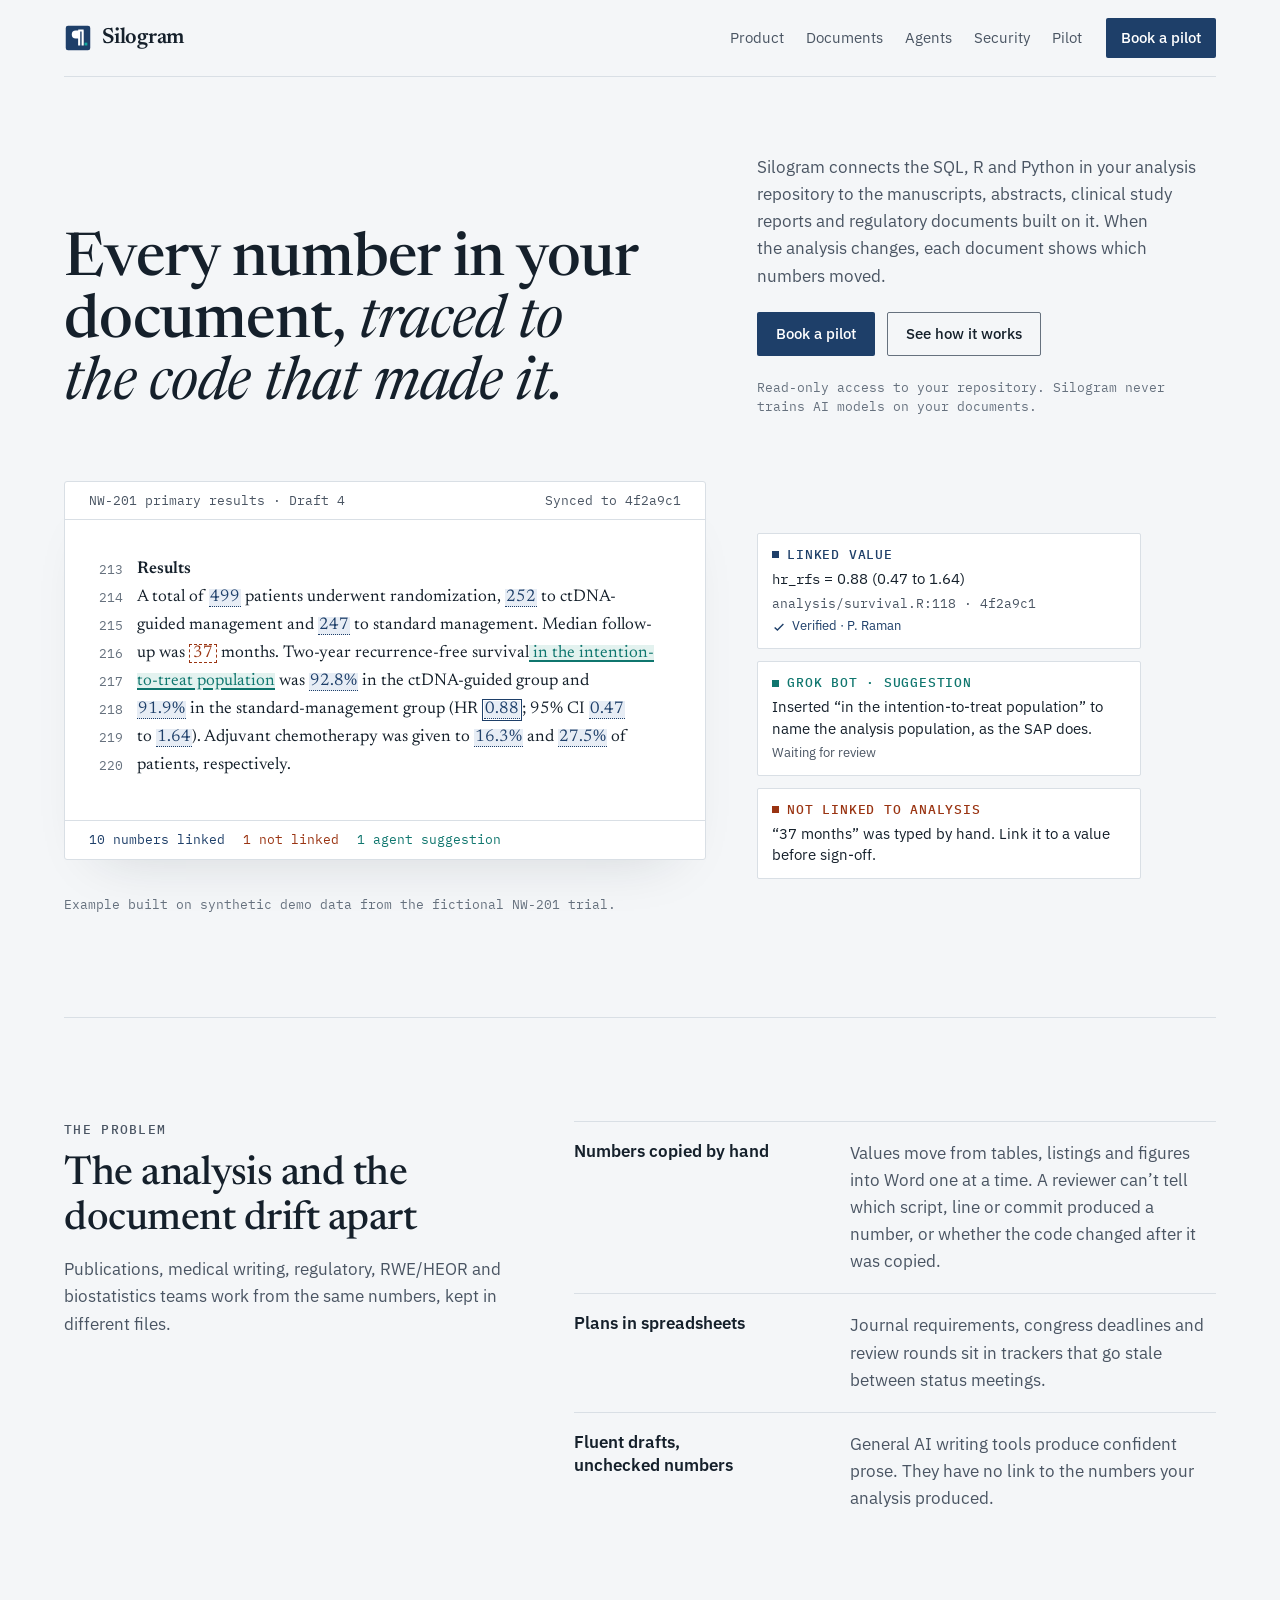
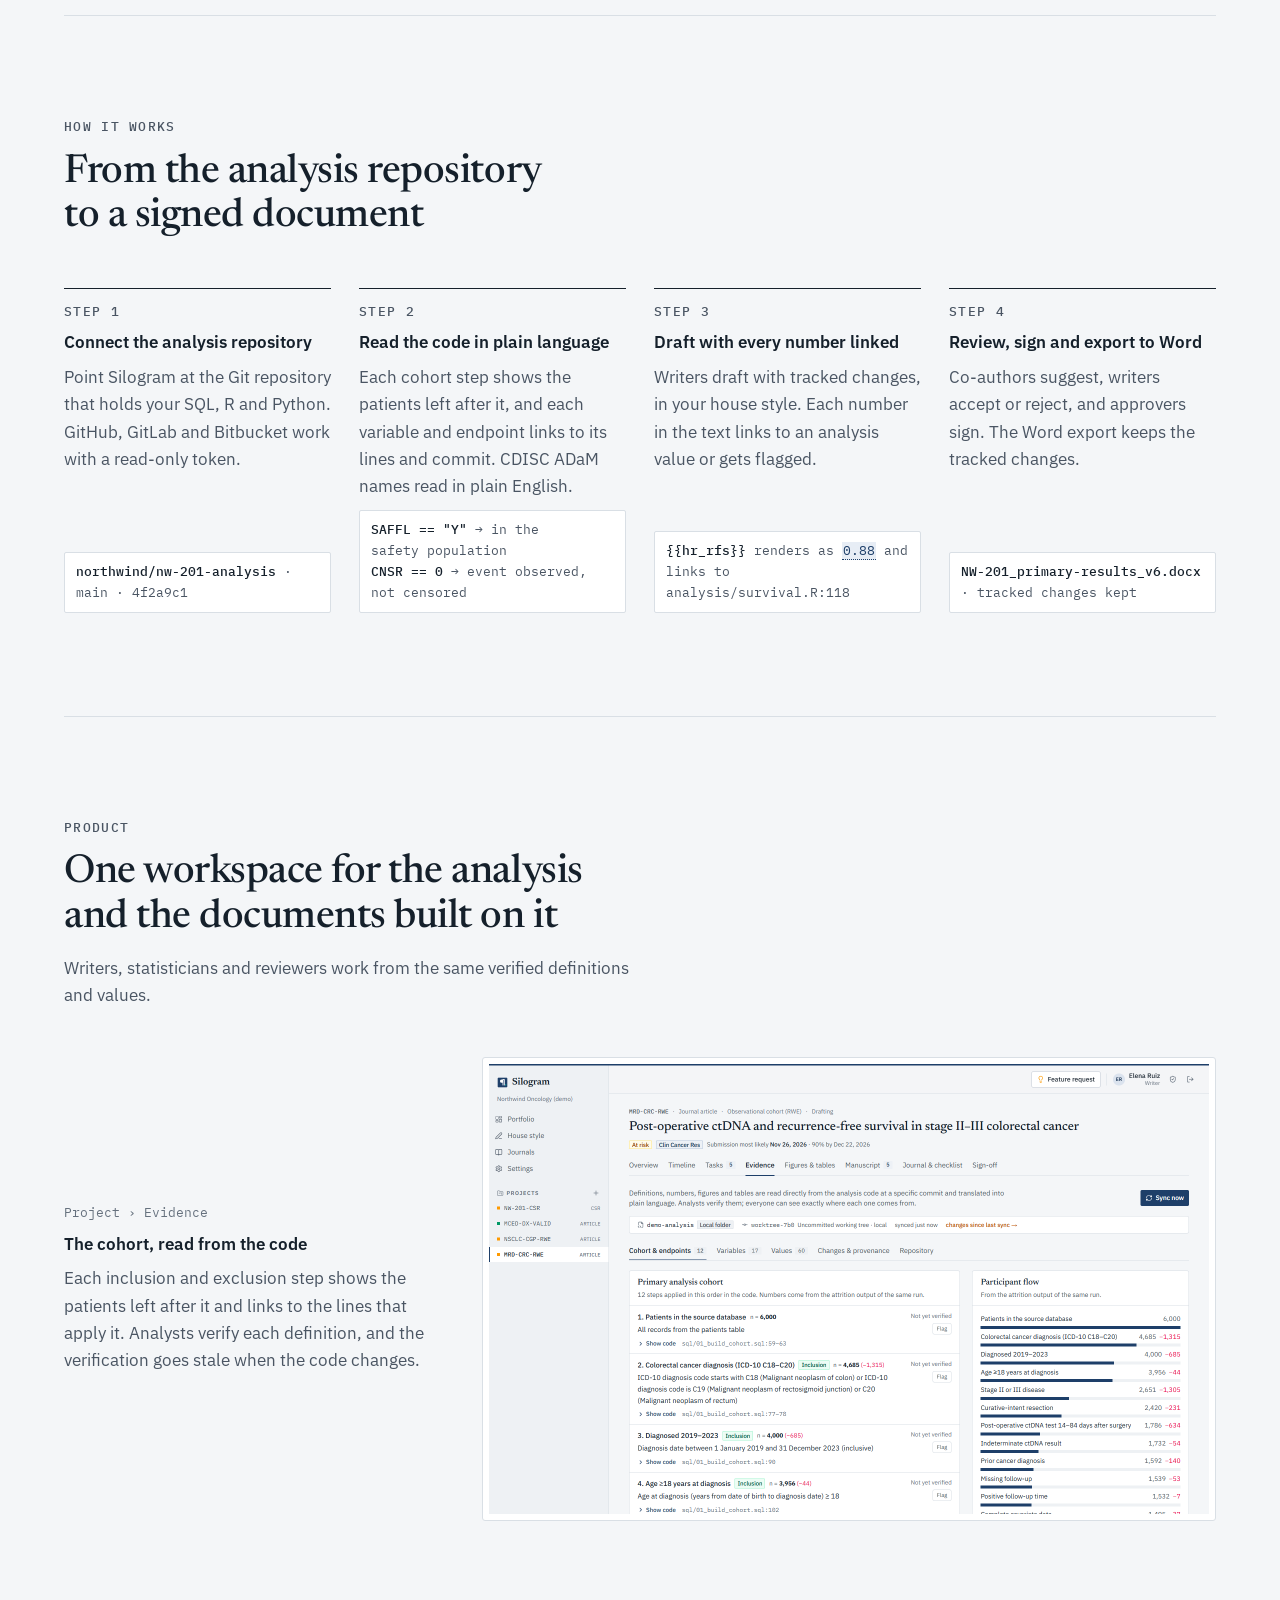
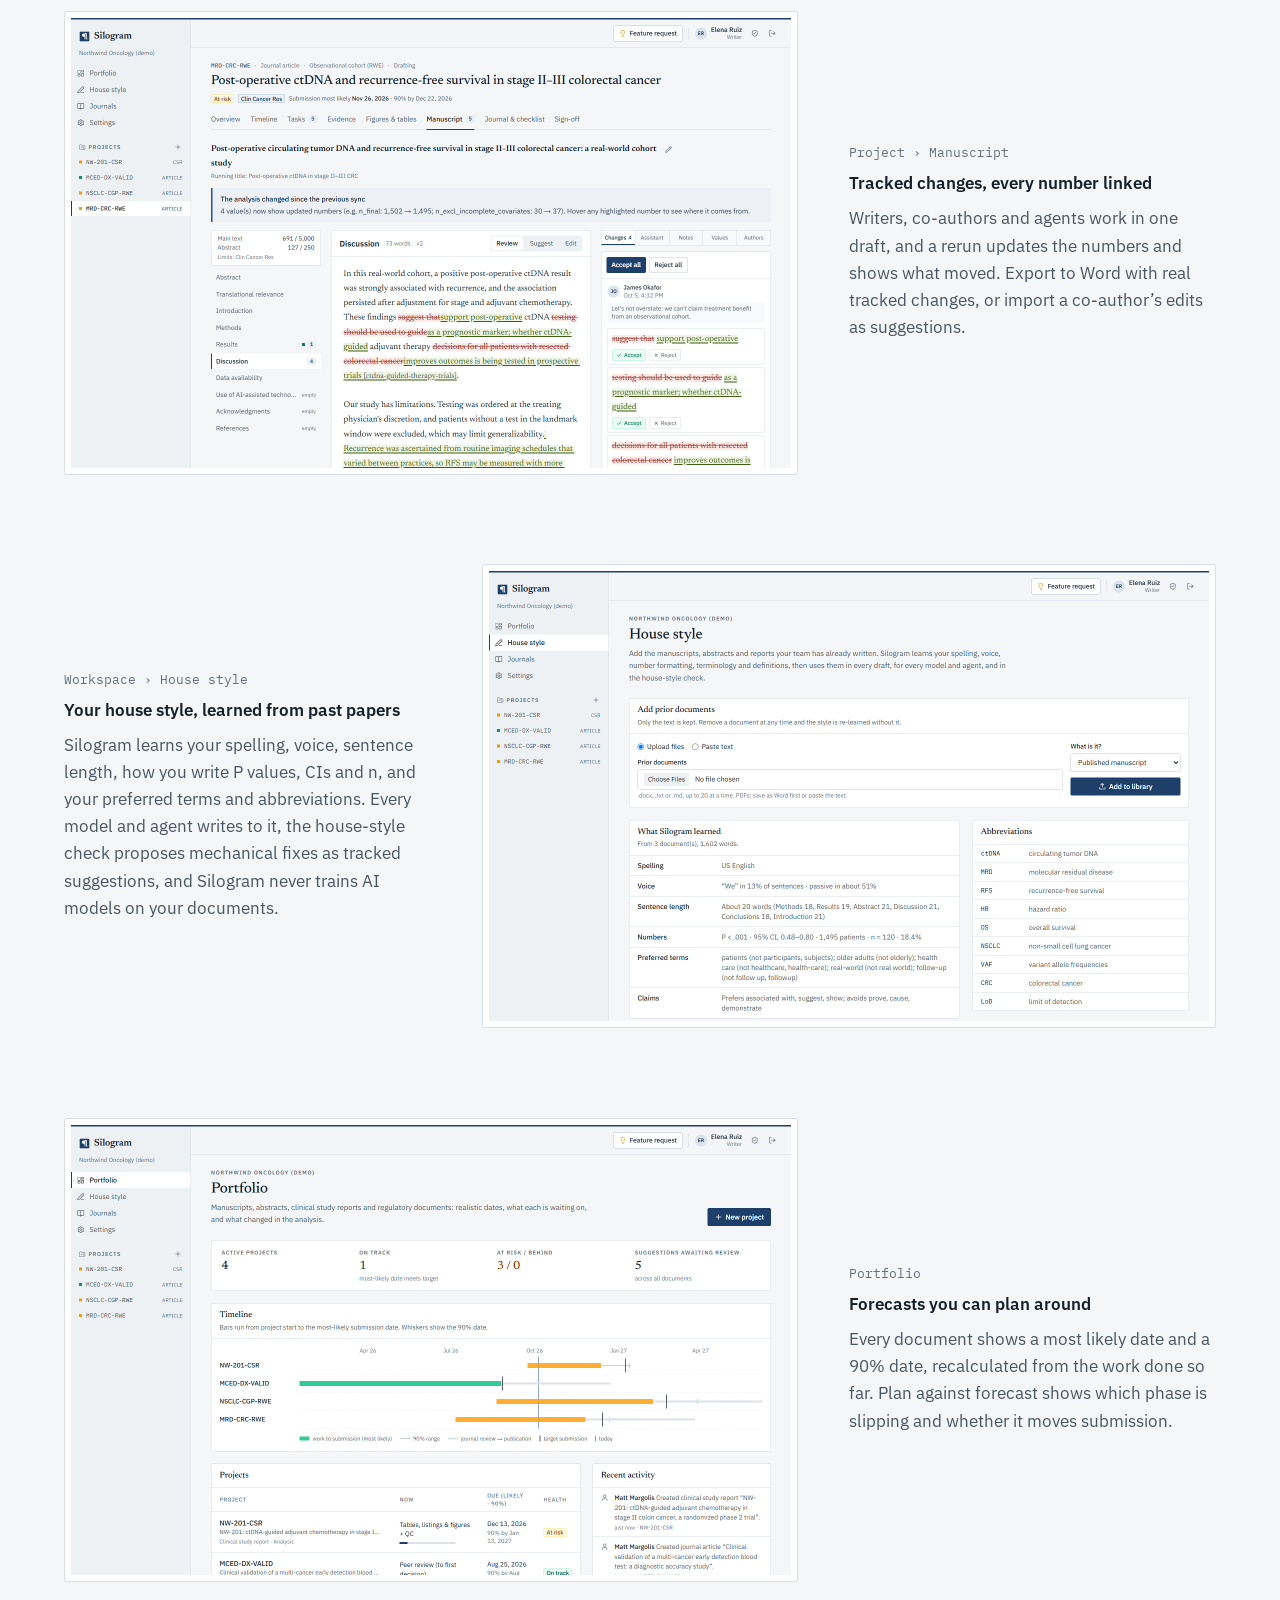
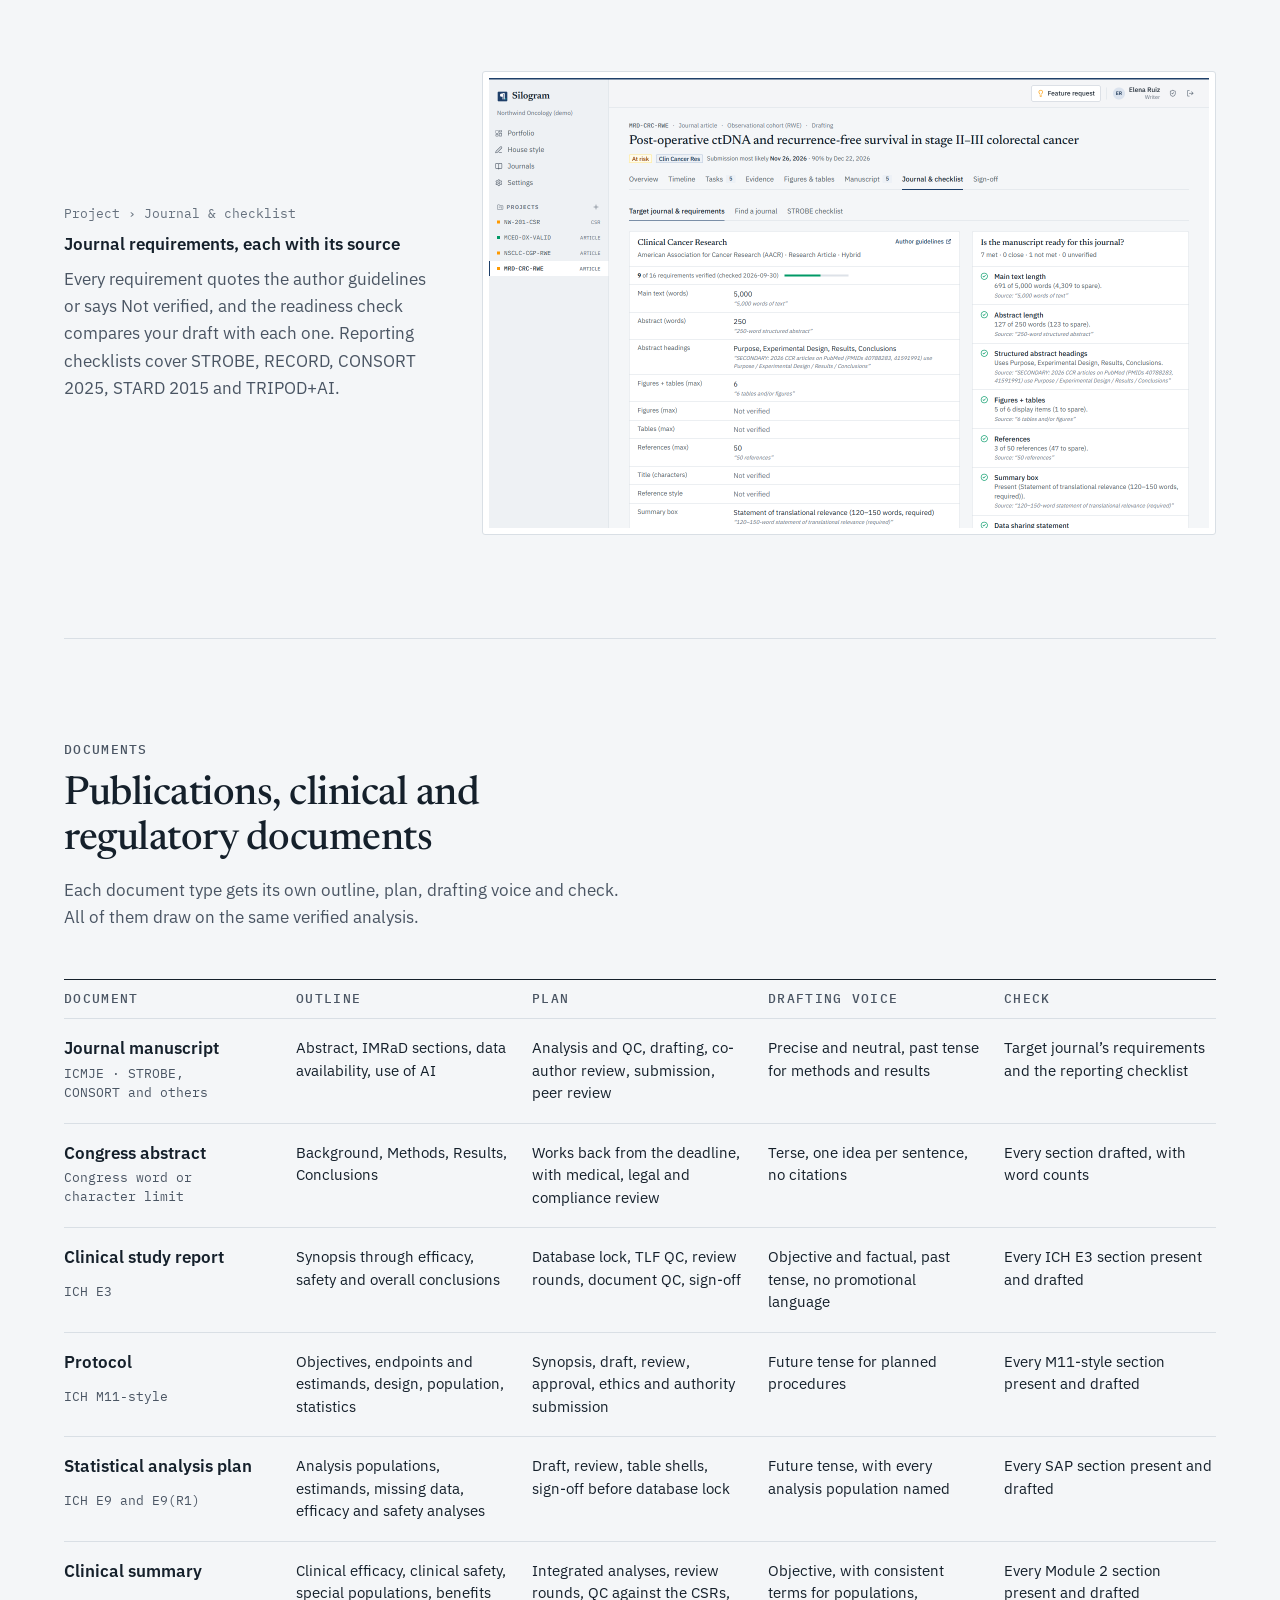
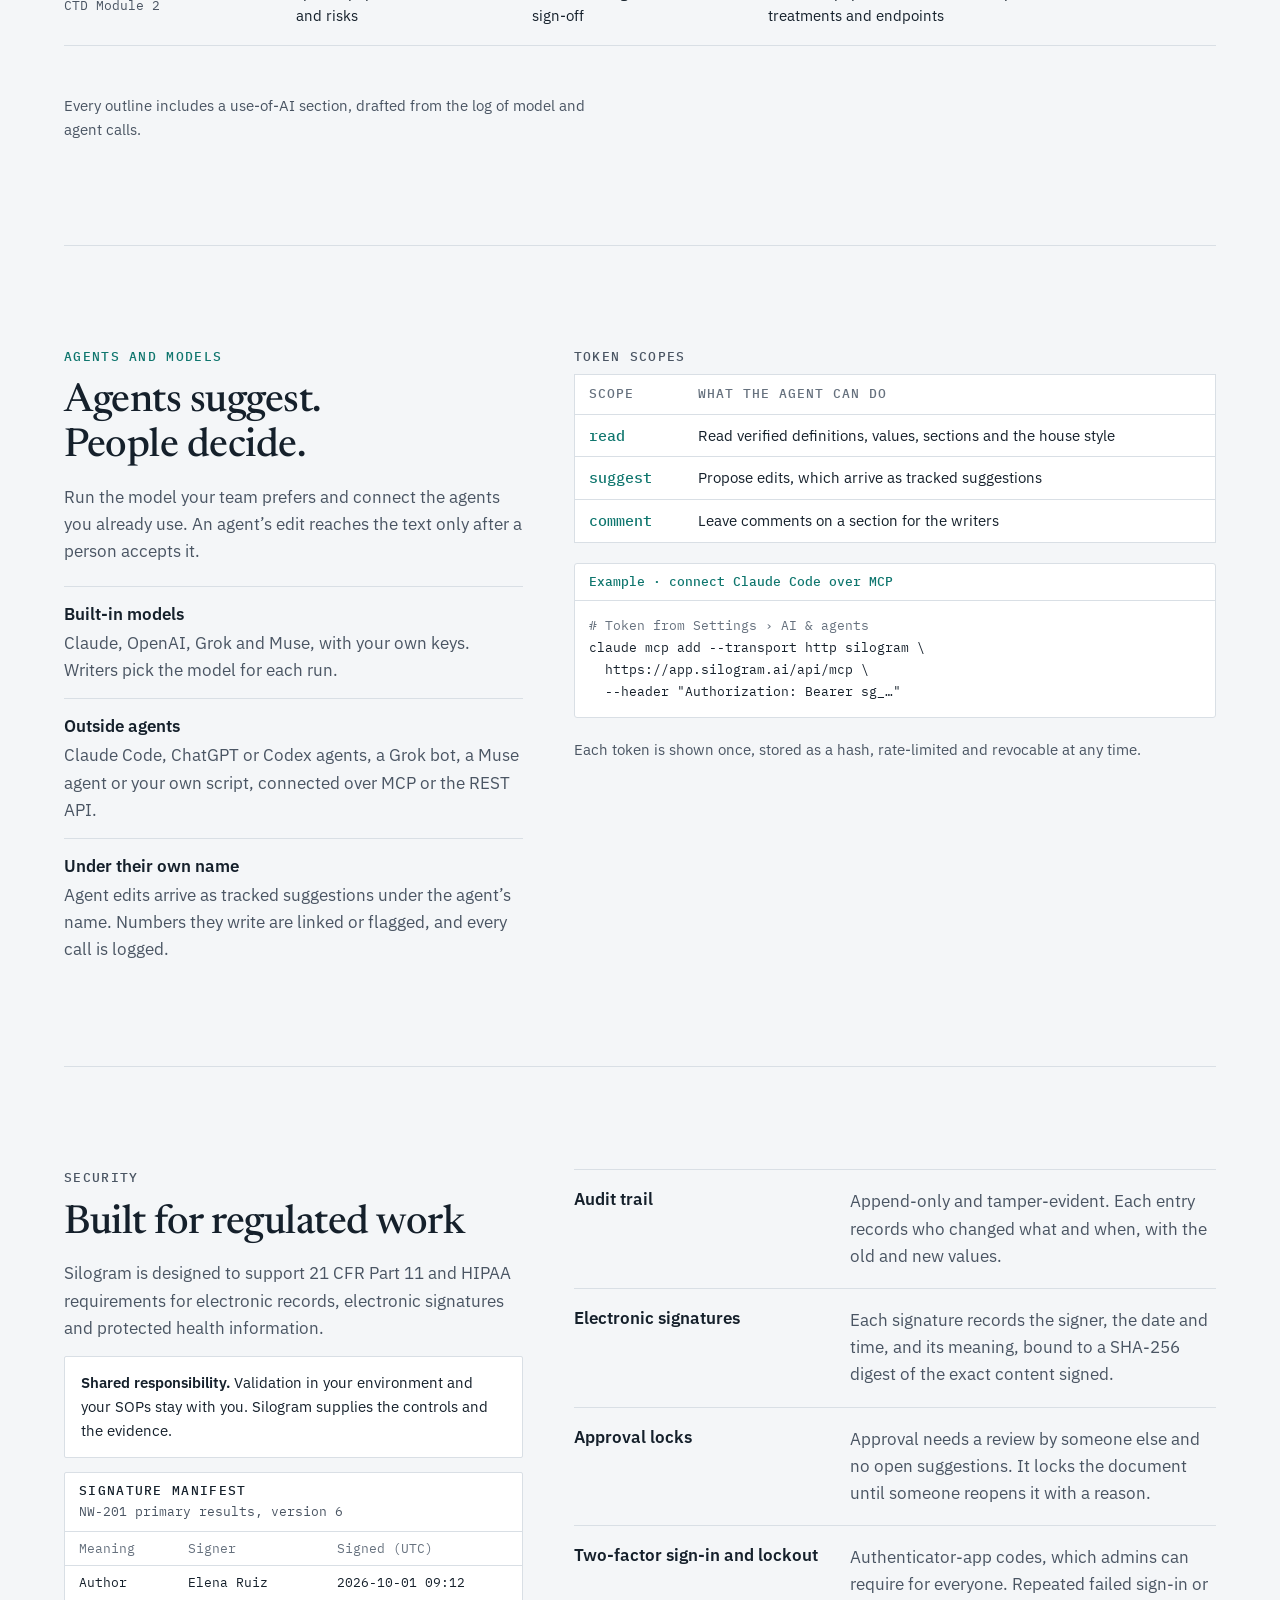
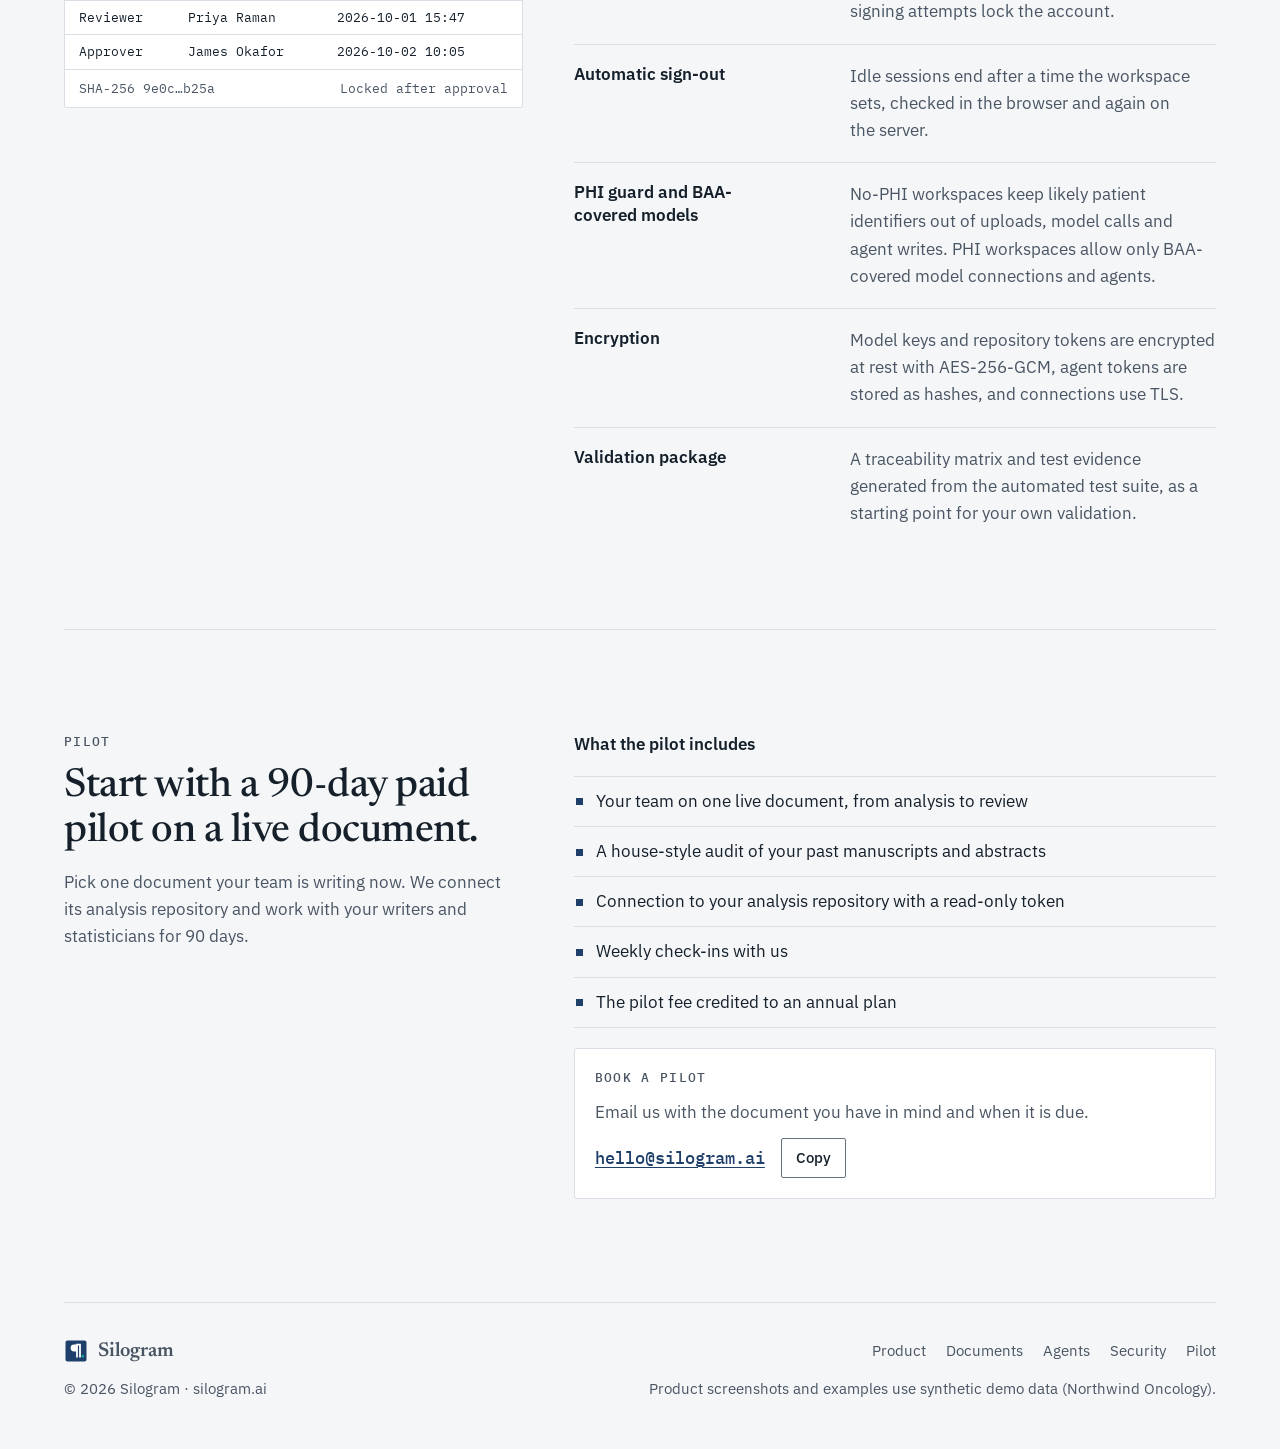
==== index.html @ 2a698995 "Publish the Silogram website Co-Authored-By: Claude Opus 5.5 <noreply@anthropic.com>" ====
<!doctype html>
<html lang="en">
<head>
<meta charset="utf-8">
<meta name="viewport" content="width=device-width, initial-scale=1, viewport-fit=cover">
<meta name="robots" content="noindex, nofollow">
<meta name="description" content="Silogram connects the SQL, R and Python in your analysis repository to manuscripts, abstracts, clinical study reports and regulatory documents, with every number traced to the code that made it.">
<meta name="color-scheme" content="light dark">
<meta property="og:type" content="website">
<meta property="og:title" content="Silogram">
<meta property="og:description" content="Silogram connects the SQL, R and Python in your analysis repository to manuscripts, abstracts, clinical study reports and regulatory documents, with every number traced to the code that made it.">
<meta property="og:url" content="https://silogram.ai/">
<link rel="canonical" href="https://silogram.ai/">
<link rel="icon" href="assets/favicon.svg" type="image/svg+xml">
<link rel="preconnect" href="https://fonts.googleapis.com">
<link rel="preconnect" href="https://fonts.gstatic.com" crossorigin>
<title>Silogram</title>
<link rel="stylesheet" href="https://fonts.googleapis.com/css2?family=IBM+Plex+Mono:wght@400;500&amp;family=IBM+Plex+Sans:wght@400;500;600&amp;family=Newsreader:ital,opsz,wght@0,6..72,400..600;1,6..72,400..600&amp;display=swap">
<style>
/*
  Silogram, silogram.ai
  Layout: one left-aligned column, max 72rem. Section heads sit in a left margin column like
  marginalia and the content runs to the right. The hero is a manuscript page with its review
  notes in the margin. Navy marks verified numbers and actions, teal marks agents only,
  and the flag color marks numbers not linked to the analysis.
*/
:root {
  color-scheme: light;
  --paper: #F4F6F8;
  --panel: #FFFFFF;
  --ink: #15202B;
  --muted: #4A5563;
  --faint: #66717E;
  --line: #D9DFE5;
  --primary: #1E3F69;
  --on-primary: #FFFFFF;
  --primary-wash: #E7EDF5;
  --agent: #0F766E;
  --agent-wash: #E3F2EF;
  --flag: #9A3412;
  --shadow: rgba(21, 32, 43, 0.18);
  --shot-dim: 1;
  /* The logo keeps its brand colors in both themes. */
  --logo-ink: #1E3F69;
  --logo-paper: #FFFFFF;
  --logo-dot: #13A89E;

  --font-display: "Newsreader", "Iowan Old Style", "Palatino Linotype", Palatino, Georgia, serif;
  --font-sans: "IBM Plex Sans", "Segoe UI", system-ui, -apple-system, "Helvetica Neue", Arial, sans-serif;
  --font-mono: "IBM Plex Mono", ui-monospace, SFMono-Regular, Menlo, Consolas, "Liberation Mono", monospace;

  --fs-xs: 0.8125rem;
  --fs-sm: 0.9375rem;
  --fs-md: 1.0625rem;
  --fs-lg: clamp(1.75rem, 1.4rem + 1.4vw, 2.5rem);
  --fs-xl: clamp(2.375rem, 1.6rem + 3.2vw, 3.75rem);
  --doc-lh: 1.75rem;

  --gutter: clamp(16px, 4vw, 48px);
  --col-gap: clamp(24px, 4vw, 56px);
  --measure: 36rem;
}
@media (prefers-color-scheme: dark) {
  :root:not([data-theme="light"]) {
    --paper: #0E141B;
    --panel: #151E28;
    --ink: #E6ECF2;
    --muted: #A6B2BF;
    --faint: #8693A1;
    --line: #273444;
    --primary: #8DB3E8;
    --on-primary: #0E141B;
    --primary-wash: #172638;
    --agent: #3CC9B8;
    --agent-wash: #12312E;
    --flag: #F0A07A;
    --shadow: rgba(0, 0, 0, 0.55);
    --shot-dim: 0.9;
    color-scheme: dark;
  }
}
:root[data-theme="dark"] {
  --paper: #0E141B;
  --panel: #151E28;
  --ink: #E6ECF2;
  --muted: #A6B2BF;
  --faint: #8693A1;
  --line: #273444;
  --primary: #8DB3E8;
  --on-primary: #0E141B;
  --primary-wash: #172638;
  --agent: #3CC9B8;
  --agent-wash: #12312E;
  --flag: #F0A07A;
  --shadow: rgba(0, 0, 0, 0.55);
  --shot-dim: 0.9;
  color-scheme: dark;
}

/* Base */
*, *::before, *::after { box-sizing: border-box; }
html { -webkit-text-size-adjust: 100%; text-size-adjust: 100%; }
@media (prefers-reduced-motion: no-preference) { html { scroll-behavior: smooth; } }
body {
  margin: 0;
  background: var(--paper);
  color: var(--ink);
  font: 400 var(--fs-md)/1.6 var(--font-sans);
  -webkit-font-smoothing: antialiased;
}
h1, h2, h3, p, ul, ol, dl, dd, figure, pre, table { margin: 0; }
ul, ol { padding: 0; list-style: none; }
img { display: block; max-width: 100%; height: auto; }
a { color: var(--primary); text-decoration-thickness: 1px; text-underline-offset: 0.2em; }
a:hover { text-decoration-thickness: 2px; }
:focus-visible { outline: 2px solid var(--primary); outline-offset: 3px; }
::selection { background: var(--primary-wash); color: var(--ink); }
code, pre { font-family: var(--font-mono); }
p { text-wrap: pretty; }
.nowrap { white-space: nowrap; }
.sr-only {
  position: absolute; width: 1px; height: 1px; margin: -1px; padding: 0; border: 0;
  overflow: hidden; clip: rect(0 0 0 0); clip-path: inset(50%); white-space: nowrap;
}
.skip {
  position: absolute; left: var(--gutter); top: 8px; z-index: 10; padding: 8px 12px;
  background: var(--panel); color: var(--primary); border: 1px solid var(--line);
  transform: translateY(-300%);
}
.skip:focus { transform: none; }

/* Type */
h1, h2 { font-family: var(--font-display); font-weight: 500; letter-spacing: -0.012em; text-wrap: balance; }
h1 { font-size: var(--fs-xl); line-height: 1.04; }
h1 em { font-weight: 400; }
h2 { font-size: var(--fs-lg); line-height: 1.12; }
h3 { font: 600 var(--fs-md)/1.35 var(--font-sans); text-wrap: balance; }
.eyebrow, .label {
  font: 500 var(--fs-xs)/1.4 var(--font-mono); letter-spacing: 0.1em; text-transform: uppercase; color: var(--muted);
}
.lead { color: var(--muted); max-width: var(--measure); }

/* Frame */
.site {
  padding-left: max(var(--gutter), env(safe-area-inset-left, 0px));
  padding-right: max(var(--gutter), env(safe-area-inset-right, 0px));
}
.masthead, main, .footer { max-width: 72rem; margin-inline: auto; }

.masthead {
  display: grid; grid-template-columns: auto auto; justify-content: space-between; align-items: center;
  gap: 8px 24px; padding-block: 18px; border-bottom: 1px solid var(--line);
}
.brand {
  display: inline-flex; align-items: center; gap: 10px; color: var(--ink); text-decoration: none;
  font: 600 1.375rem/1 var(--font-display); letter-spacing: -0.01em;
}
.mark { flex: none; }
.mark-bg { fill: var(--logo-ink); }
.mark-fg { fill: var(--logo-paper); }
.mark-rule { fill: none; stroke: var(--logo-paper); stroke-width: 1.8; }
.mark-dot { fill: var(--logo-dot); }
.nav { grid-column: 1 / -1; grid-row: 2; }
.nav ul { display: flex; flex-wrap: wrap; gap: 0 clamp(14px, 4vw, 22px); }
.nav a { display: inline-block; padding-block: 6px; color: var(--muted); font-size: var(--fs-sm); text-decoration: none; }
.nav a:hover { color: var(--ink); text-decoration: underline; }
@media (min-width: 760px) {
  .masthead { grid-template-columns: auto minmax(0, 1fr) auto; }
  .nav { grid-column: auto; grid-row: auto; justify-self: end; }
}

.btn {
  display: inline-flex; align-items: center; justify-content: center; min-height: 44px; padding: 10px 18px;
  border: 1px solid transparent; border-radius: 2px; font: 500 var(--fs-sm)/1.2 var(--font-sans);
  text-decoration: none; cursor: pointer; transition: background-color 0.15s ease, border-color 0.15s ease, color 0.15s ease;
}
.btn-primary { background: var(--primary); color: var(--on-primary); }
.btn-primary:hover { background: var(--ink); color: var(--paper); }
.btn-secondary { background: transparent; color: var(--ink); border-color: var(--faint); }
.btn-secondary:hover { border-color: var(--ink); }
.btn-small { min-height: 40px; padding: 8px 14px; }
.actions { display: flex; flex-wrap: wrap; gap: 12px; }

.section {
  display: grid; grid-template-columns: minmax(0, 1fr); gap: clamp(28px, 4vw, 48px);
  padding-block: clamp(56px, 8vw, 112px); border-top: 1px solid var(--line);
}
.section-head { display: grid; gap: 14px; align-content: start; max-width: 44rem; min-width: 0; }
@media (min-width: 900px) {
  .split { grid-template-columns: minmax(0, 5fr) minmax(0, 7fr); column-gap: var(--col-gap); }
}

/* Hero */
.hero {
  display: grid; grid-template-columns: minmax(0, 1fr); gap: clamp(36px, 5vw, 64px);
  padding-block: clamp(40px, 6vw, 80px) clamp(56px, 8vw, 104px);
}
.hero-text { display: grid; gap: 24px; }
.hero-deck { display: grid; gap: 22px; align-content: end; }
.hero-note { font: 400 var(--fs-xs)/1.5 var(--font-mono); color: var(--faint); }
.hero-figure { display: grid; grid-template-columns: minmax(0, 1fr); gap: 16px var(--col-gap); align-items: start; }
.hero-figure > figcaption { font: 400 var(--fs-xs)/1.5 var(--font-mono); color: var(--faint); }
@media (min-width: 960px) {
  .hero-text, .hero-figure { grid-template-columns: minmax(0, 7fr) minmax(0, 5fr); column-gap: var(--col-gap); }
  .hero-text { align-items: end; }
  .hero-figure > figcaption { grid-column: 1 / -1; }
}

.page {
  min-width: 0; background: var(--panel); border: 1px solid var(--line); border-radius: 3px;
  box-shadow: 0 28px 56px -36px var(--shadow);
}
.page-bar, .page-foot {
  display: flex; flex-wrap: wrap; gap: 2px 18px; padding: 9px clamp(14px, 3vw, 24px);
  font: 400 var(--fs-xs)/1.5 var(--font-mono); color: var(--muted);
}
.page-bar { justify-content: space-between; border-bottom: 1px solid var(--line); }
.page-foot { border-top: 1px solid var(--line); }
.page-body { padding: clamp(20px, 3vw, 36px) clamp(14px, 4vw, 48px) clamp(24px, 3.5vw, 40px) clamp(8px, 2vw, 24px); }
.numbered { position: relative; padding-left: 3rem; font: 400 var(--fs-md)/var(--doc-lh) var(--font-display); }
.ln {
  position: absolute; top: 0; bottom: 0; left: 0; width: 2.1rem; overflow: hidden; text-align: right;
  font: 400 var(--fs-xs)/var(--doc-lh) var(--font-mono); color: var(--faint); user-select: none; -webkit-user-select: none;
}
.ms-head { font-weight: 600; }
.v {
  color: var(--primary); background: var(--primary-wash); border-bottom: 1px dotted var(--primary);
  padding-inline: 1px; font-variant-numeric: tabular-nums;
}
.v.is-on { outline: 1.5px solid var(--primary); outline-offset: 1px; margin-inline: 2px; }
.ins {
  color: var(--agent); background: var(--agent-wash); text-decoration: underline;
  text-decoration-thickness: 1.5px; text-underline-offset: 3px;
}
.flag { color: var(--flag); border: 1px dashed var(--flag); padding-inline: 3px; }
.key-v { color: var(--primary); }
.key-flag { color: var(--flag); }
.key-agent { color: var(--agent); }

.notes { display: grid; gap: 12px; max-width: 34rem; min-width: 0; }
.note {
  display: grid; gap: 4px; padding: 12px 14px; background: var(--panel); border: 1px solid var(--line);
  border-radius: 2px; font-size: var(--fs-sm); line-height: 1.45;
}
.note-label { display: flex; align-items: center; gap: 8px; letter-spacing: 0.06em; }
.note-label::before { content: ""; flex: none; width: 7px; height: 7px; background: currentColor; }
.note-value .note-label, .note-meta.note-ok { color: var(--primary); }
.note-agent .note-label { color: var(--agent); }
.note-flag .note-label { color: var(--flag); }
.note-ref { font: 400 var(--fs-xs)/1.5 var(--font-mono); color: var(--muted); overflow-wrap: anywhere; }
.note-meta { display: flex; align-items: center; gap: 6px; font-size: var(--fs-xs); color: var(--muted); }
.note code { font-size: 0.92em; }
@media (min-width: 960px) {
  .notes { max-width: 24rem; padding-top: 52px; }
}

/* Rows: the problem and the security controls */
.rows > li { display: grid; gap: 6px 32px; padding-block: 18px; border-top: 1px solid var(--line); min-width: 0; }
.rows > li:last-child { padding-bottom: 0; }
.rows p { color: var(--muted); }
@media (min-width: 640px) { .rows > li { grid-template-columns: minmax(0, 2fr) minmax(0, 3fr); } }

/* How it works */
.steps { display: grid; grid-template-columns: minmax(0, 1fr); gap: 36px 28px; }
.steps > li { display: flex; flex-direction: column; gap: 10px; min-width: 0; padding-top: 14px; border-top: 1px solid var(--ink); }
.steps p { color: var(--muted); }
.spec {
  margin-top: auto; padding: 9px 11px; background: var(--panel); border: 1px solid var(--line); border-radius: 2px;
  font: 400 var(--fs-xs)/1.6 var(--font-mono); color: var(--muted); overflow-wrap: anywhere;
}
.steps .spec { color: var(--muted); }
.spec b { font-weight: 500; color: var(--ink); }
.spec-row { display: block; }
@media (min-width: 640px) { .steps { grid-template-columns: repeat(2, minmax(0, 1fr)); } }
@media (min-width: 1100px) { .steps { grid-template-columns: repeat(4, minmax(0, 1fr)); } }

/* Product */
.features { display: grid; gap: clamp(48px, 7vw, 96px); }
.feature { display: grid; grid-template-columns: minmax(0, 1fr); gap: 20px var(--col-gap); align-items: center; }
.feature-text { display: grid; gap: 10px; max-width: 30rem; min-width: 0; }
.feature-text p { color: var(--muted); }
.feature-text .path { font: 400 var(--fs-xs)/1.4 var(--font-mono); color: var(--faint); }
.shot { min-width: 0; padding: 6px; background: var(--panel); border: 1px solid var(--line); border-radius: 3px; }
.shot img { filter: brightness(var(--shot-dim)); }
@media (min-width: 900px) {
  .feature { grid-template-columns: minmax(0, 4fr) minmax(0, 8fr); }
  .feature:nth-child(even) { grid-template-columns: minmax(0, 8fr) minmax(0, 4fr); }
  .feature:nth-child(even) .feature-text { order: 2; }
}

/* Documents */
.doctable { border-top: 1px solid var(--ink); min-width: 0; }
.doctable-head { display: none; }
.docrow { display: grid; gap: 12px; padding-block: 18px; border-bottom: 1px solid var(--line); }
.docrow h3 { display: grid; gap: 2px; }
.std { font: 400 var(--fs-xs)/1.45 var(--font-mono); color: var(--muted); }
.docrow dl { display: grid; grid-template-columns: minmax(0, 1fr); gap: 10px 24px; }
.docrow dt { font: 500 var(--fs-xs)/1.4 var(--font-mono); letter-spacing: 0.08em; text-transform: uppercase; color: var(--faint); }
.docrow dd { font-size: var(--fs-sm); line-height: 1.5; }
.footnote { font-size: var(--fs-sm); color: var(--muted); max-width: var(--measure); }
@media (min-width: 560px) { .docrow dl { grid-template-columns: repeat(2, minmax(0, 1fr)); } }
@media (min-width: 1000px) {
  .doctable-head, .docrow { display: grid; grid-template-columns: minmax(0, 13rem) minmax(0, 1fr); column-gap: 24px; }
  .doctable-head { padding-block: 10px; border-bottom: 1px solid var(--line); }
  .doctable-head .cols, .docrow dl { display: grid; grid-template-columns: repeat(4, minmax(0, 1fr)); column-gap: 24px; }
  .docrow dt {
    position: absolute; width: 1px; height: 1px; overflow: hidden; clip: rect(0 0 0 0); clip-path: inset(50%); white-space: nowrap;
  }
}

/* Agents: the only section that uses the agent color */
#agents .eyebrow { color: var(--agent); }
.facts { display: grid; gap: 14px; padding-top: 6px; }
.facts > div { display: grid; gap: 2px; padding-top: 14px; border-top: 1px solid var(--line); }
.facts dt { font-weight: 600; }
.facts dd { color: var(--muted); }
.agent-panel { display: grid; gap: 20px; align-content: start; min-width: 0; }
.table-scroll { overflow-x: auto; min-width: 0; }
.scopes { width: 100%; border-collapse: collapse; background: var(--panel); border: 1px solid var(--line); font-size: var(--fs-sm); line-height: 1.45; }
.scopes caption { padding-bottom: 8px; text-align: left; }
.scopes th, .scopes td { padding: 10px 14px; text-align: left; vertical-align: top; border-top: 1px solid var(--line); }
.scopes thead th { border-top: 0; font: 500 var(--fs-xs)/1.4 var(--font-mono); letter-spacing: 0.08em; text-transform: uppercase; color: var(--faint); }
.scopes tbody th { font: 500 var(--fs-sm)/1.45 var(--font-mono); color: var(--agent); white-space: nowrap; }
.code { min-width: 0; background: var(--panel); border: 1px solid var(--line); border-radius: 3px; }
.code figcaption { padding: 9px 14px; border-bottom: 1px solid var(--line); font: 500 var(--fs-xs)/1.4 var(--font-mono); color: var(--agent); }
.code pre { overflow-x: auto; padding: 14px; font-size: var(--fs-xs); line-height: 1.7; color: var(--ink); tab-size: 2; }
.code .comment { color: var(--faint); }
.small { font-size: var(--fs-sm); color: var(--muted); }

/* Security */
.shared { max-width: var(--measure); padding: 14px 16px; background: var(--panel); border: 1px solid var(--line); border-radius: 2px; font-size: var(--fs-sm); }
.shared strong { font-weight: 600; }
.manifest {
  max-width: 30rem; min-width: 0; background: var(--panel); border: 1px solid var(--line); border-radius: 2px;
  font: 400 var(--fs-xs)/1.5 var(--font-mono); color: var(--muted);
}
.manifest figcaption, .digest { display: flex; flex-wrap: wrap; justify-content: space-between; gap: 2px 12px; padding: 9px 14px; }
.manifest figcaption { border-bottom: 1px solid var(--line); }
.manifest figcaption .label { color: var(--ink); }
.manifest table { width: 100%; border-collapse: collapse; }
.manifest th, .manifest td { padding: 7px 10px; text-align: left; white-space: nowrap; }
.manifest th:first-child, .manifest td:first-child { padding-left: 14px; }
.manifest th:last-child, .manifest td:last-child { padding-right: 14px; white-space: normal; }
.manifest thead th { font-weight: 400; color: var(--faint); }
.manifest tbody td { color: var(--ink); border-top: 1px solid var(--line); }
.digest { border-top: 1px solid var(--line); }

/* Pilot */
.pilot { display: grid; gap: 20px; align-content: start; min-width: 0; }
.checklist li { position: relative; padding: 11px 0 11px 22px; border-top: 1px solid var(--line); }
.checklist li:last-child { border-bottom: 1px solid var(--line); }
.checklist li::before { content: ""; position: absolute; left: 2px; top: calc(11px + 0.62em); width: 7px; height: 7px; background: var(--primary); }
.contact { display: grid; gap: 12px; padding: 20px; background: var(--panel); border: 1px solid var(--line); border-radius: 3px; }
.contact p:not(.label) { color: var(--muted); }
.contact-row { display: flex; flex-wrap: wrap; align-items: center; gap: 10px 16px; }
.email { font: 500 var(--fs-md)/1.3 var(--font-mono); color: var(--primary); overflow-wrap: anywhere; }

/* Footer */
.footer {
  display: grid; gap: 14px 32px; padding-block: 36px max(48px, calc(env(safe-area-inset-bottom, 0px) + 24px));
  border-top: 1px solid var(--line); font-size: var(--fs-sm); color: var(--muted);
}
.footer .brand { font-size: 1.25rem; }
.footer ul { display: flex; flex-wrap: wrap; gap: 0 20px; }
.footer a { color: var(--muted); text-decoration: none; }
.footer a:hover { color: var(--ink); text-decoration: underline; }
@media (min-width: 760px) {
  .footer { grid-template-columns: minmax(0, 1fr) auto; align-items: center; }
  .footer nav, .footer .demo { justify-self: end; }
}

@media (prefers-reduced-motion: reduce) {
  .btn { transition: none; }
}
</style>
</head>
<body>
<div class="site" id="top">
  <a class="skip" href="#main">Skip to content</a>

  <header class="masthead">
    <a class="brand" href="#top" aria-label="Silogram, back to top">
      <svg class="mark" viewBox="0 0 24 24" width="28" height="28" aria-hidden="true" focusable="false"><rect class="mark-bg" x="1.5" y="1.5" width="21" height="21" rx="2"/><path class="mark-fg" d="M13 5.6H10.1a3.45 3.45 0 0 0 0 6.9H13Z"/><path class="mark-rule" d="M13 5.6V18.4M16 5.6V18.4M12.2 5.6H16.8"/><rect class="mark-dot" x="17.6" y="16" width="2.4" height="2.4"/></svg>
      <span>Silogram</span>
    </a>
    <nav class="nav" aria-label="Main">
      <ul role="list">
        <li><a href="#product">Product</a></li>
        <li><a href="#documents">Documents</a></li>
        <li><a href="#agents">Agents</a></li>
        <li><a href="#security">Security</a></li>
        <li><a href="#pilot">Pilot</a></li>
      </ul>
    </nav>
    <a class="btn btn-primary btn-small" href="#pilot">Book a pilot</a>
  </header>

  <main id="main">
    <section class="hero" aria-labelledby="hero-title">
      <div class="hero-text">
        <h1 id="hero-title">Every number in your document, <em>traced to the code that made it.</em></h1>
        <div class="hero-deck">
          <p class="lead">Silogram connects the SQL, R and Python in your analysis repository to the manuscripts, abstracts, clinical study reports and regulatory documents built on it. When the analysis changes, each document shows which numbers moved.</p>
          <div class="actions">
            <a class="btn btn-primary" href="#pilot">Book a pilot</a>
            <a class="btn btn-secondary" href="#how">See how it works</a>
          </div>
          <p class="hero-note">Read-only access to your repository. Silogram never trains AI models on your documents.</p>
        </div>
      </div>

      <figure class="hero-figure">
        <div class="page">
          <div class="page-bar">
            <span>NW-201 primary results · Draft 4</span>
            <span>Synced to 4f2a9c1</span>
          </div>
          <div class="page-body">
            <div class="numbered">
              <div class="ln" aria-hidden="true">213<br>214<br>215<br>216<br>217<br>218<br>219<br>220<br>221<br>222<br>223<br>224<br>225<br>226<br>227<br>228<br>229<br>230<br>231<br>232<br>233<br>234<br>235<br>236<br>237<br>238<br>239<br>240</div>
              <p class="ms-head">Results</p>
              <p>A total of <span class="v">499</span> patients underwent randomization, <span class="v">252</span> to ctDNA-guided management and <span class="v">247</span> to standard management. Median follow-up was <span class="flag">37</span> months. Two-year recurrence-free survival<ins class="ins"> in the intention-to-treat population</ins> was <span class="v">92.8%</span> in the ctDNA-guided group and <span class="v">91.9%</span> in the standard-management group (HR <span class="v is-on">0.88</span>; 95% CI <span class="v">0.47</span> to <span class="v">1.64</span>). Adjuvant chemotherapy was given to <span class="v">16.3%</span> and <span class="v">27.5%</span> of patients, respectively.</p>
            </div>
          </div>
          <p class="page-foot"><span class="key-v">10 numbers linked</span><span class="key-flag">1 not linked</span><span class="key-agent">1 agent suggestion</span></p>
        </div>

        <ul class="notes" role="list" aria-label="Review notes on this paragraph">
          <li class="note note-value">
            <p class="note-label label">Linked value</p>
            <p><code>hr_rfs</code> = 0.88 (0.47 to 1.64)</p>
            <p class="note-ref">analysis/survival.R:118 · 4f2a9c1</p>
            <p class="note-meta note-ok"><svg viewBox="0 0 16 16" width="14" height="14" aria-hidden="true" focusable="false"><path d="M3 8.5l3.2 3L13 4.5" fill="none" stroke="currentColor" stroke-width="1.6"/></svg>Verified · P. Raman</p>
          </li>
          <li class="note note-agent">
            <p class="note-label label">Grok bot · suggestion</p>
            <p>Inserted “in the intention-to-treat population” to name the analysis population, as the SAP does.</p>
            <p class="note-meta">Waiting for review</p>
          </li>
          <li class="note note-flag">
            <p class="note-label label">Not linked to analysis</p>
            <p>“37 months” was typed by hand. Link it to a value before sign-off.</p>
          </li>
        </ul>

        <figcaption>Example built on synthetic demo data from the fictional NW-201 trial.</figcaption>
      </figure>
    </section>

    <section class="section split" id="problem" aria-labelledby="problem-title">
      <div class="section-head">
        <p class="eyebrow">The problem</p>
        <h2 id="problem-title">The analysis and the document drift apart</h2>
        <p class="lead">Publications, medical writing, regulatory, RWE/HEOR and biostatistics teams work from the same numbers, kept in different files.</p>
      </div>
      <ul class="rows" role="list">
        <li>
          <h3>Numbers copied by hand</h3>
          <p>Values move from tables, listings and figures into Word one at a time. A reviewer can’t tell which script, line or commit produced a number, or whether the code changed after it was copied.</p>
        </li>
        <li>
          <h3>Plans in spreadsheets</h3>
          <p>Journal requirements, congress deadlines and review rounds sit in trackers that go stale between status meetings.</p>
        </li>
        <li>
          <h3>Fluent drafts, unchecked numbers</h3>
          <p>General AI writing tools produce confident prose. They have no link to the numbers your analysis produced.</p>
        </li>
      </ul>
    </section>

    <section class="section" id="how" aria-labelledby="how-title">
      <div class="section-head">
        <p class="eyebrow">How it works</p>
        <h2 id="how-title">From the analysis repository to a signed document</h2>
      </div>
      <ol class="steps" role="list">
        <li>
          <p class="label">Step 1</p>
          <h3>Connect the analysis repository</h3>
          <p>Point Silogram at the Git repository that holds your SQL, R and Python. GitHub, GitLab and Bitbucket work with a read-only token.</p>
          <p class="spec"><b>northwind/nw-201-analysis</b> · main · 4f2a9c1</p>
        </li>
        <li>
          <p class="label">Step 2</p>
          <h3>Read the code in plain language</h3>
          <p>Each cohort step shows the patients left after it, and each variable and endpoint links to its lines and commit. CDISC ADaM names read in plain English.</p>
          <p class="spec"><span class="spec-row"><b>SAFFL == "Y"</b> → in the safety population</span><span class="spec-row"><b>CNSR == 0</b> → event observed, not censored</span></p>
        </li>
        <li>
          <p class="label">Step 3</p>
          <h3>Draft with every number linked</h3>
          <p>Writers draft with tracked changes, in your house style. Each number in the text links to an analysis value or gets flagged.</p>
          <p class="spec"><b>{{hr_rfs}}</b> renders as <span class="v">0.88</span> and links to analysis/survival.R:118</p>
        </li>
        <li>
          <p class="label">Step 4</p>
          <h3>Review, sign and export to Word</h3>
          <p>Co-authors suggest, writers accept or reject, and approvers sign. The Word export keeps the tracked changes.</p>
          <p class="spec"><b>NW-201_primary-results_v6.docx</b> · tracked changes kept</p>
        </li>
      </ol>
    </section>

    <section class="section" id="product" aria-labelledby="product-title">
      <div class="section-head">
        <p class="eyebrow">Product</p>
        <h2 id="product-title">One workspace for the analysis and the documents built on it</h2>
        <p class="lead">Writers, statisticians and reviewers work from the same verified definitions and values.</p>
      </div>
      <div class="features">
        <article class="feature">
          <div class="feature-text">
            <p class="path">Project › Evidence</p>
            <h3>The cohort, read from the code</h3>
            <p>Each inclusion and exclusion step shows the patients left after it and links to the lines that apply it. Analysts verify each definition, and the verification goes stale when the code changes.</p>
          </div>
          <figure class="shot"><img src="assets/evidence.png" width="1440" height="900" loading="lazy" decoding="async" alt="Evidence tab for a synthetic colorectal cancer study. The analysis cohort is listed as 12 steps in code order, each with its patient count, a link to the SQL lines that apply it and a Flag button, next to a participant flow chart."></figure>
        </article>
        <article class="feature">
          <div class="feature-text">
            <p class="path">Project › Manuscript</p>
            <h3>Tracked changes, every number linked</h3>
            <p>Writers, co-authors and agents work in one draft, and a rerun updates the numbers and shows what moved. Export to Word with real tracked changes, or import a co-author’s edits as suggestions.</p>
          </div>
          <figure class="shot"><img src="assets/manuscript.png" width="1440" height="900" loading="lazy" decoding="async" alt="Manuscript workspace showing the Discussion section with tracked insertions and deletions, a notice that four analysis values changed since the last sync, and a Changes panel with Accept and Reject for each suggestion."></figure>
        </article>
        <article class="feature">
          <div class="feature-text">
            <p class="path">Workspace › House style</p>
            <h3>Your house style, learned from past papers</h3>
            <p>Silogram learns your spelling, voice, sentence length, how you write P values, CIs and n, and your preferred terms and abbreviations. Every model and agent writes to it, the house-style check proposes mechanical fixes as tracked suggestions, and Silogram never trains AI models on your documents.</p>
          </div>
          <figure class="shot"><img src="assets/style.png" width="1440" height="900" loading="lazy" decoding="async" alt="House style page for the synthetic Northwind Oncology workspace, listing what Silogram learned from three past documents, such as spelling, voice, sentence length, number formats, preferred terms and claims, beside a table of abbreviations."></figure>
        </article>
        <article class="feature">
          <div class="feature-text">
            <p class="path">Portfolio</p>
            <h3>Forecasts you can plan around</h3>
            <p>Every document shows a most likely date and a 90% date, recalculated from the work done so far. Plan against forecast shows which phase is slipping and whether it moves submission.</p>
          </div>
          <figure class="shot"><img src="assets/dashboard.png" width="1440" height="900" loading="lazy" decoding="async" alt="Portfolio for the synthetic Northwind Oncology workspace with counts of active and at-risk projects, a timeline of four documents showing most likely and 90% submission dates, and a project table with each document’s current phase."></figure>
        </article>
        <article class="feature">
          <div class="feature-text">
            <p class="path">Project › Journal &amp; checklist</p>
            <h3>Journal requirements, each with its source</h3>
            <p>Every requirement quotes the author guidelines or says Not verified, and the readiness check compares your draft with each one. Reporting checklists cover STROBE, RECORD, CONSORT 2025, STARD 2015 and TRIPOD+AI.</p>
          </div>
          <figure class="shot"><img src="assets/journal.png" width="1440" height="900" loading="lazy" decoding="async" alt="Journal and checklist tab with Clinical Cancer Research as the target journal. Each requirement, such as the 5,000-word main text and the 250-word structured abstract, shows its quoted source or Not verified, and a readiness panel shows which ones the draft meets."></figure>
        </article>
      </div>
    </section>

    <section class="section" id="documents" aria-labelledby="documents-title">
      <div class="section-head">
        <p class="eyebrow">Documents</p>
        <h2 id="documents-title">Publications, clinical and regulatory documents</h2>
        <p class="lead">Each document type gets its own outline, plan, drafting voice and check. All of them draw on the same verified analysis.</p>
      </div>
      <div class="doctable">
        <div class="doctable-head label" aria-hidden="true">
          <span>Document</span>
          <div class="cols"><span>Outline</span><span>Plan</span><span>Drafting voice</span><span>Check</span></div>
        </div>
        <article class="docrow">
          <h3>Journal manuscript <span class="std">ICMJE · STROBE, CONSORT and others</span></h3>
          <dl>
            <div><dt>Outline</dt><dd>Abstract, IMRaD sections, data availability, use of AI</dd></div>
            <div><dt>Plan</dt><dd>Analysis and QC, drafting, co-author review, submission, peer review</dd></div>
            <div><dt>Drafting voice</dt><dd>Precise and neutral, past tense for methods and results</dd></div>
            <div><dt>Check</dt><dd>Target journal’s requirements and the reporting checklist</dd></div>
          </dl>
        </article>
        <article class="docrow">
          <h3>Congress abstract <span class="std">Congress word or character limit</span></h3>
          <dl>
            <div><dt>Outline</dt><dd>Background, Methods, Results, Conclusions</dd></div>
            <div><dt>Plan</dt><dd>Works back from the deadline, with medical, legal and compliance review</dd></div>
            <div><dt>Drafting voice</dt><dd>Terse, one idea per sentence, no citations</dd></div>
            <div><dt>Check</dt><dd>Every section drafted, with word counts</dd></div>
          </dl>
        </article>
        <article class="docrow">
          <h3>Clinical study report <span class="std">ICH E3</span></h3>
          <dl>
            <div><dt>Outline</dt><dd>Synopsis through efficacy, safety and overall conclusions</dd></div>
            <div><dt>Plan</dt><dd>Database lock, TLF QC, review rounds, document QC, sign-off</dd></div>
            <div><dt>Drafting voice</dt><dd>Objective and factual, past tense, no promotional language</dd></div>
            <div><dt>Check</dt><dd>Every ICH E3 section present and drafted</dd></div>
          </dl>
        </article>
        <article class="docrow">
          <h3>Protocol <span class="std">ICH M11-style</span></h3>
          <dl>
            <div><dt>Outline</dt><dd>Objectives, endpoints and estimands, design, population, statistics</dd></div>
            <div><dt>Plan</dt><dd>Synopsis, draft, review, approval, ethics and authority submission</dd></div>
            <div><dt>Drafting voice</dt><dd>Future tense for planned procedures</dd></div>
            <div><dt>Check</dt><dd>Every M11-style section present and drafted</dd></div>
          </dl>
        </article>
        <article class="docrow">
          <h3>Statistical analysis plan <span class="std">ICH E9 and E9(R1)</span></h3>
          <dl>
            <div><dt>Outline</dt><dd>Analysis populations, estimands, missing data, efficacy and safety analyses</dd></div>
            <div><dt>Plan</dt><dd>Draft, review, table shells, sign-off before database lock</dd></div>
            <div><dt>Drafting voice</dt><dd>Future tense, with every analysis population named</dd></div>
            <div><dt>Check</dt><dd>Every SAP section present and drafted</dd></div>
          </dl>
        </article>
        <article class="docrow">
          <h3>Clinical summary <span class="std">CTD Module 2</span></h3>
          <dl>
            <div><dt>Outline</dt><dd>Clinical efficacy, clinical safety, special populations, benefits and risks</dd></div>
            <div><dt>Plan</dt><dd>Integrated analyses, review rounds, QC against the CSRs, sign-off</dd></div>
            <div><dt>Drafting voice</dt><dd>Objective, with consistent terms for populations, treatments and endpoints</dd></div>
            <div><dt>Check</dt><dd>Every Module 2 section present and drafted</dd></div>
          </dl>
        </article>
      </div>
      <p class="footnote">Every outline includes a use-of-AI section, drafted from the log of model and agent calls.</p>
    </section>

    <section class="section split" id="agents" aria-labelledby="agents-title">
      <div class="section-head">
        <p class="eyebrow">Agents and models</p>
        <h2 id="agents-title">Agents suggest. People decide.</h2>
        <p class="lead">Run the model your team prefers and connect the agents you already use. An agent’s edit reaches the text only after a person accepts it.</p>
        <dl class="facts">
          <div><dt>Built-in models</dt><dd>Claude, OpenAI, Grok and Muse, with your own keys. Writers pick the model for each run.</dd></div>
          <div><dt>Outside agents</dt><dd>Claude Code, ChatGPT or Codex agents, a Grok bot, a Muse agent or your own script, connected over MCP or the REST API.</dd></div>
          <div><dt>Under their own name</dt><dd>Agent edits arrive as tracked suggestions under the agent’s name. Numbers they write are linked or flagged, and every call is logged.</dd></div>
        </dl>
      </div>
      <div class="agent-panel">
        <div class="table-scroll">
          <table class="scopes">
            <caption class="label">Token scopes</caption>
            <thead>
              <tr><th scope="col">Scope</th><th scope="col">What the agent can do</th></tr>
            </thead>
            <tbody>
              <tr><th scope="row">read</th><td>Read verified definitions, values, sections and the house style</td></tr>
              <tr><th scope="row">suggest</th><td>Propose edits, which arrive as tracked suggestions</td></tr>
              <tr><th scope="row">comment</th><td>Leave comments on a section for the writers</td></tr>
            </tbody>
          </table>
        </div>
        <figure class="code">
          <figcaption>Example · connect Claude Code over MCP</figcaption>
          <pre><code><span class="comment"># Token from Settings › AI &amp; agents</span>
claude mcp add --transport http silogram \
  https://app.silogram.ai/api/mcp \
  --header "Authorization: Bearer sg_…"</code></pre>
        </figure>
        <p class="small">Each token is shown once, stored as a hash, rate-limited and revocable at any time.</p>
      </div>
    </section>

    <section class="section split" id="security" aria-labelledby="security-title">
      <div class="section-head">
        <p class="eyebrow">Security</p>
        <h2 id="security-title">Built for regulated work</h2>
        <p class="lead">Silogram is designed to support 21 CFR Part 11 and HIPAA requirements for electronic records, electronic signatures and protected health information.</p>
        <p class="shared"><strong>Shared responsibility.</strong> Validation in your environment and your SOPs stay with you. Silogram supplies the controls and the evidence.</p>
        <figure class="manifest">
          <figcaption><span class="label">Signature manifest</span><span>NW-201 primary results, version 6</span></figcaption>
          <div class="table-scroll">
            <table>
              <thead>
                <tr><th scope="col">Meaning</th><th scope="col">Signer</th><th scope="col">Signed (UTC)</th></tr>
              </thead>
              <tbody>
                <tr><td>Author</td><td>Elena Ruiz</td><td>2026-10-01 09:12</td></tr>
                <tr><td>Reviewer</td><td>Priya Raman</td><td>2026-10-01 15:47</td></tr>
                <tr><td>Approver</td><td>James Okafor</td><td>2026-10-02 10:05</td></tr>
              </tbody>
            </table>
          </div>
          <p class="digest"><span>SHA-256 9e0c…b25a</span><span>Locked after approval</span></p>
        </figure>
      </div>
      <ul class="rows" role="list">
        <li>
          <h3>Audit trail</h3>
          <p>Append-only and tamper-evident. Each entry records who changed what and when, with the old and new values.</p>
        </li>
        <li>
          <h3>Electronic signatures</h3>
          <p>Each signature records the signer, the date and time, and its meaning, bound to a SHA-256 digest of the exact content signed.</p>
        </li>
        <li>
          <h3>Approval locks</h3>
          <p>Approval needs a review by someone else and no open suggestions. It locks the document until someone reopens it with a reason.</p>
        </li>
        <li>
          <h3>Two-factor <span class="nowrap">sign-in</span> and lockout</h3>
          <p>Authenticator-app codes, which admins can require for everyone. Repeated failed sign-in or signing attempts lock the account.</p>
        </li>
        <li>
          <h3>Automatic sign-out</h3>
          <p>Idle sessions end after a time the workspace sets, checked in the browser and again on the server.</p>
        </li>
        <li>
          <h3>PHI guard and BAA-covered models</h3>
          <p>No-PHI workspaces keep likely patient identifiers out of uploads, model calls and agent writes. PHI workspaces allow only BAA-covered model connections and agents.</p>
        </li>
        <li>
          <h3>Encryption</h3>
          <p>Model keys and repository tokens are encrypted at rest with AES-256-GCM, agent tokens are stored as hashes, and connections use TLS.</p>
        </li>
        <li>
          <h3>Validation package</h3>
          <p>A traceability matrix and test evidence generated from the automated test suite, as a starting point for your own validation.</p>
        </li>
      </ul>
    </section>

    <section class="section split" id="pilot" aria-labelledby="pilot-title">
      <div class="section-head">
        <p class="eyebrow">Pilot</p>
        <h2 id="pilot-title">Start with a <span class="nowrap">90-day</span> paid pilot on a live document.</h2>
        <p class="lead">Pick one document your team is writing now. We connect its analysis repository and work with your writers and statisticians for 90 days.</p>
      </div>
      <div class="pilot">
        <h3>What the pilot includes</h3>
        <ul class="checklist" role="list">
          <li>Your team on one live document, from analysis to review</li>
          <li>A house-style audit of your past manuscripts and abstracts</li>
          <li>Connection to your analysis repository with a read-only token</li>
          <li>Weekly check-ins with us</li>
          <li>The pilot fee credited to an annual plan</li>
        </ul>
        <div class="contact">
          <p class="label">Book a pilot</p>
          <p>Email us with the document you have in mind and when it is due.</p>
          <div class="contact-row">
            <a class="email" id="email" href="mailto:hello@silogram.ai">hello@silogram.ai</a>
            <button class="btn btn-secondary btn-small" id="copy-email" type="button">Copy</button>
          </div>
          <p class="sr-only" id="copy-status" aria-live="polite"></p>
        </div>
      </div>
    </section>
  </main>

  <footer class="footer">
    <a class="brand" href="#top" aria-label="Silogram, back to top">
      <svg class="mark" viewBox="0 0 24 24" width="24" height="24" aria-hidden="true" focusable="false"><rect class="mark-bg" x="1.5" y="1.5" width="21" height="21" rx="2"/><path class="mark-fg" d="M13 5.6H10.1a3.45 3.45 0 0 0 0 6.9H13Z"/><path class="mark-rule" d="M13 5.6V18.4M16 5.6V18.4M12.2 5.6H16.8"/><rect class="mark-dot" x="17.6" y="16" width="2.4" height="2.4"/></svg>
      <span>Silogram</span>
    </a>
    <nav aria-label="Footer">
      <ul role="list">
        <li><a href="#product">Product</a></li>
        <li><a href="#documents">Documents</a></li>
        <li><a href="#agents">Agents</a></li>
        <li><a href="#security">Security</a></li>
        <li><a href="#pilot">Pilot</a></li>
      </ul>
    </nav>
    <p>© 2026 Silogram · silogram.ai</p>
    <p class="demo">Product screenshots and examples use synthetic demo data (Northwind Oncology).</p>
  </footer>
</div>

<script>
(function () {
  var button = document.getElementById("copy-email");
  var address = document.getElementById("email");
  var status = document.getElementById("copy-status");
  if (!button || !address) return;
  var timer;

  function show(label, message) {
    button.textContent = label;
    if (status) status.textContent = message;
    clearTimeout(timer);
    timer = setTimeout(function () { button.textContent = "Copy"; }, 2500);
  }

  function selectAddress() {
    var selection = window.getSelection ? window.getSelection() : null;
    if (selection) {
      var range = document.createRange();
      range.selectNodeContents(address);
      selection.removeAllRanges();
      selection.addRange(range);
    }
    show("Selected", "Email address selected. Copy it with your keyboard.");
  }

  button.addEventListener("click", function () {
    var text = address.textContent.trim();
    try {
      navigator.clipboard.writeText(text).then(function () {
        show("Copied", "Email address copied.");
      }, selectAddress);
    } catch (error) {
      selectAddress();
    }
  });
})();
</script>
</body>
</html>
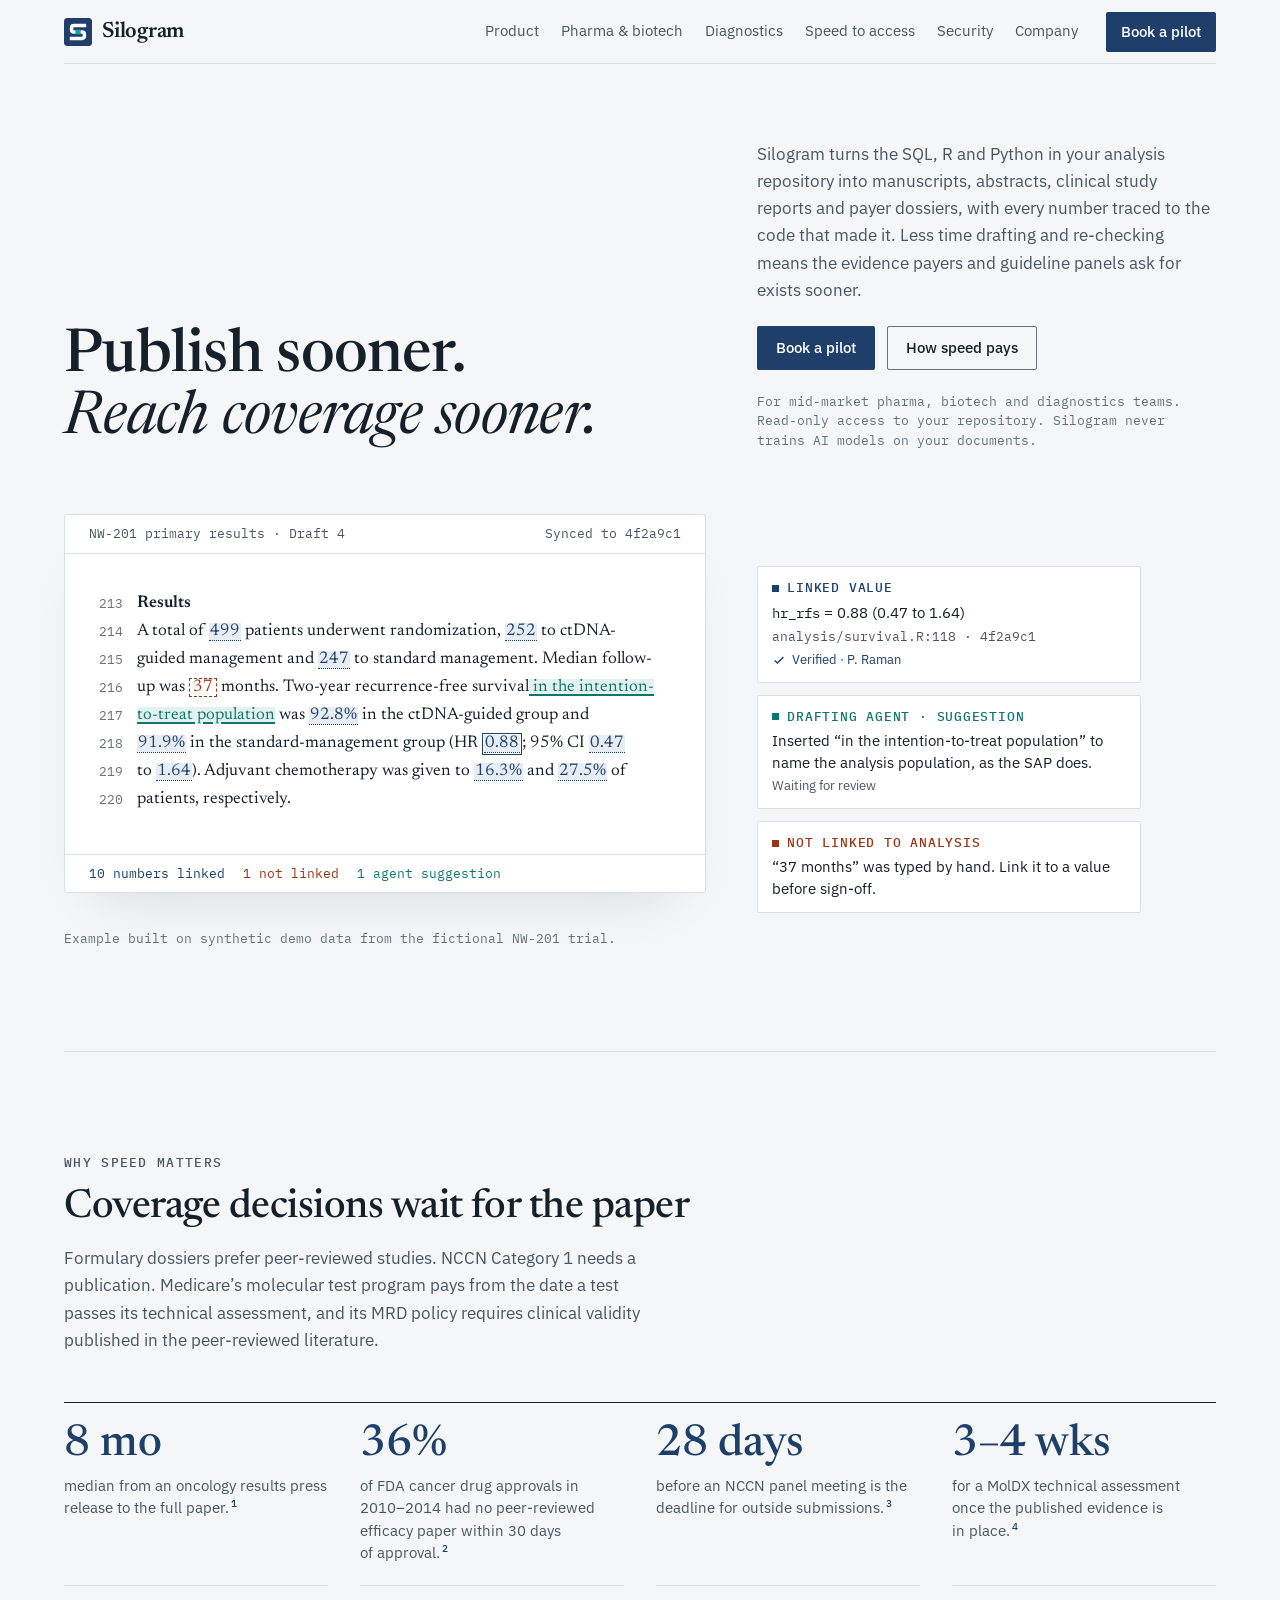
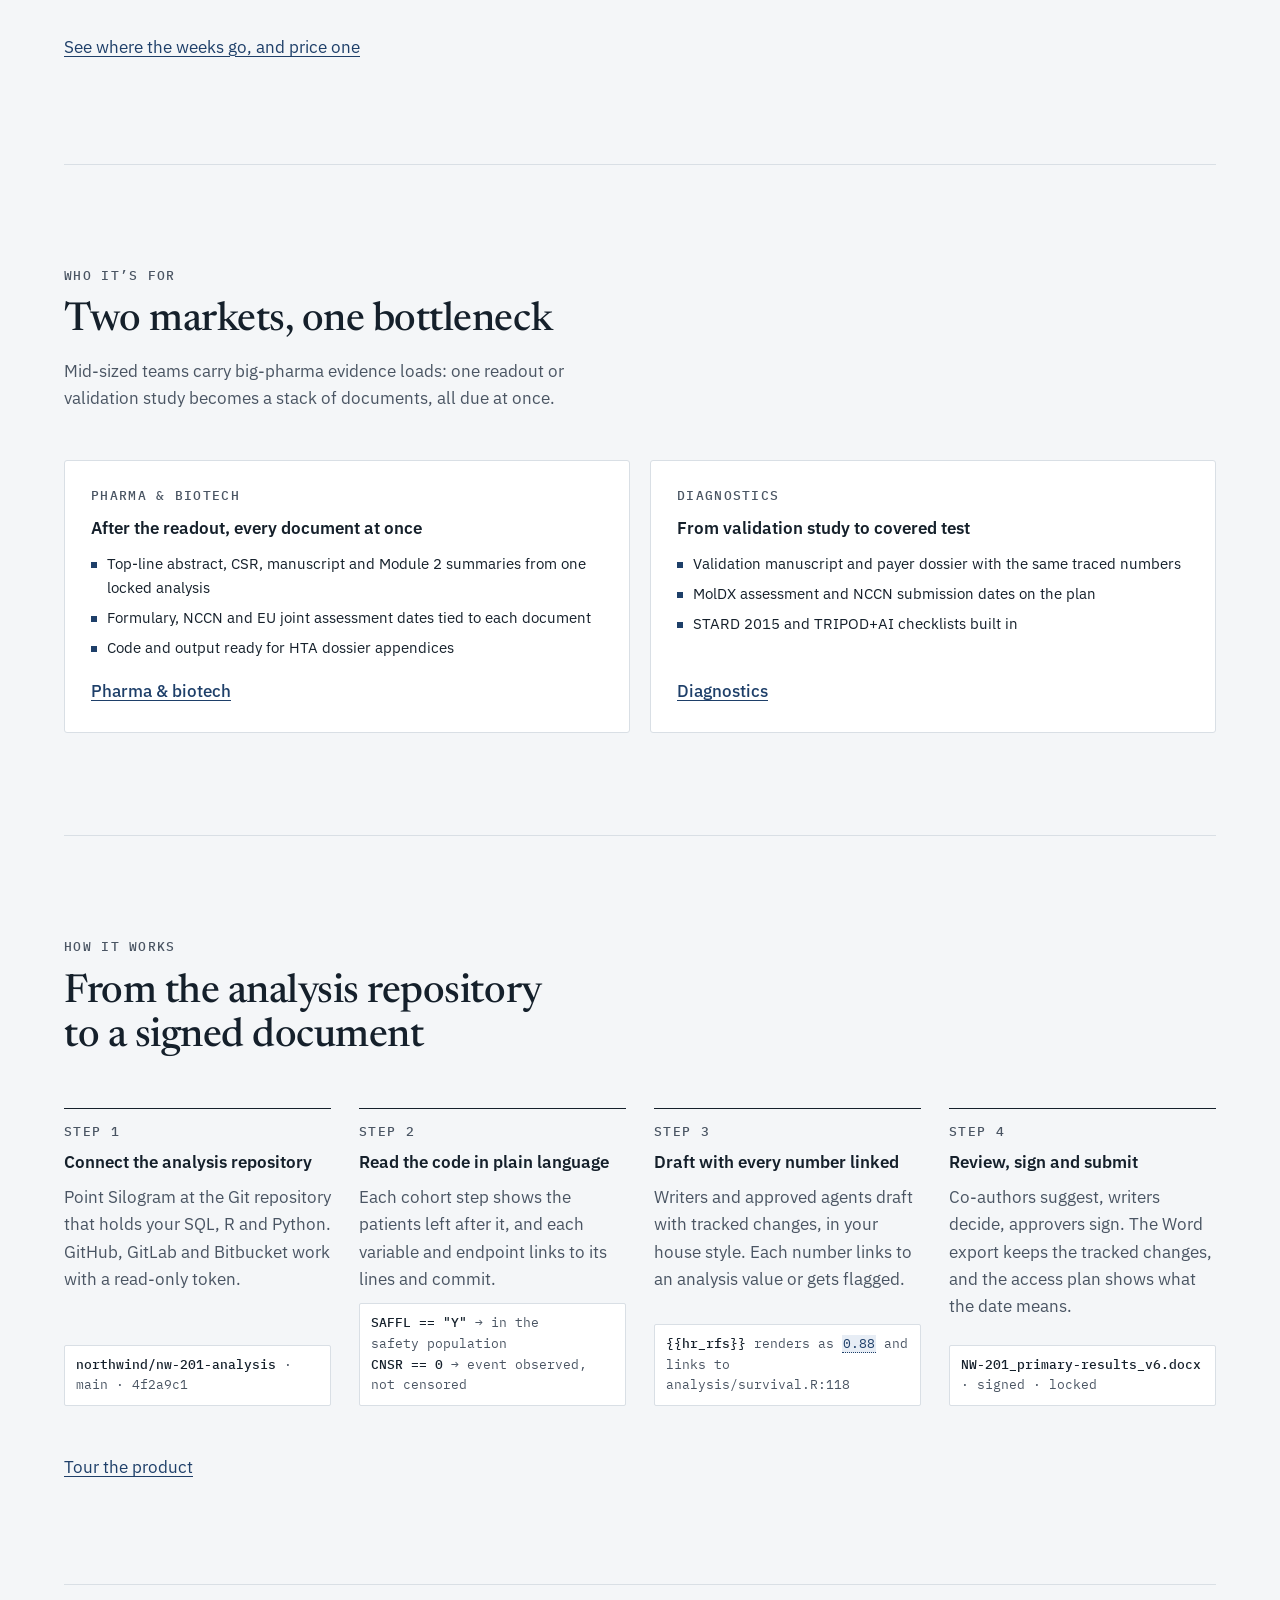
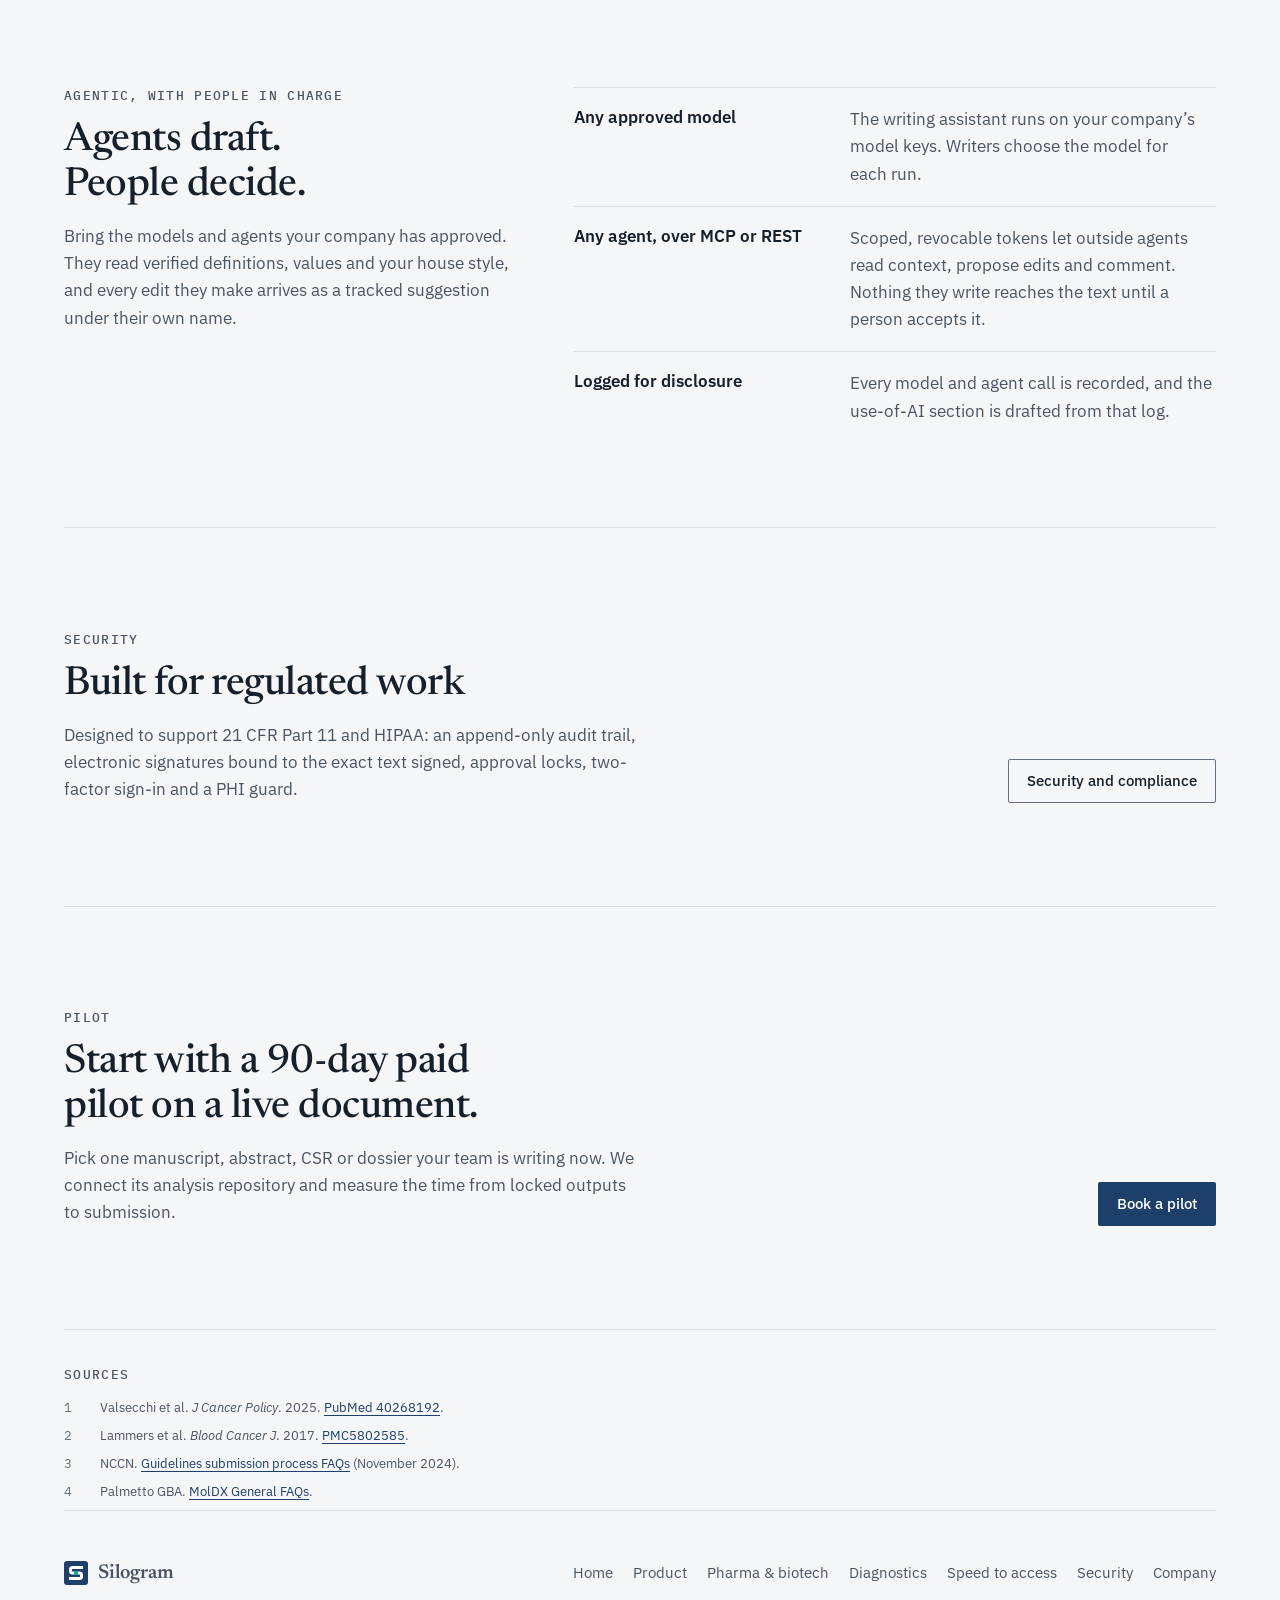
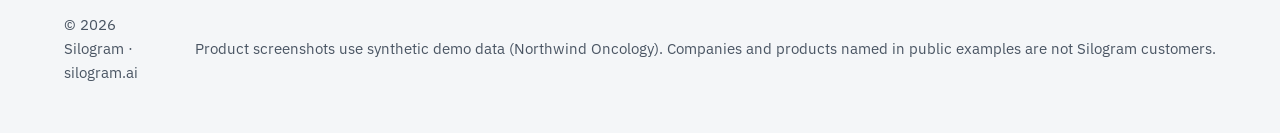
==== commit b9279307: "Update the Silogram website" ====
--- a/index.html
+++ b/index.html
@@ -3,409 +3,51 @@
 <head>
 <meta charset="utf-8">
 <meta name="viewport" content="width=device-width, initial-scale=1, viewport-fit=cover">
+<script>document.documentElement.classList.add("js")</script>
 <meta name="robots" content="noindex, nofollow">
-<meta name="description" content="Silogram connects the SQL, R and Python in your analysis repository to manuscripts, abstracts, clinical study reports and regulatory documents, with every number traced to the code that made it.">
+<title>Silogram · Publish sooner. Reach coverage sooner.</title>
+<meta name="description" content="Silogram turns analysis code into manuscripts, abstracts, clinical study reports and payer dossiers, with every number traced to the code that made it, so the evidence payers ask for exists sooner.">
 <meta name="color-scheme" content="light dark">
 <meta property="og:type" content="website">
-<meta property="og:title" content="Silogram">
-<meta property="og:description" content="Silogram connects the SQL, R and Python in your analysis repository to manuscripts, abstracts, clinical study reports and regulatory documents, with every number traced to the code that made it.">
+<meta property="og:title" content="Silogram · Publish sooner. Reach coverage sooner.">
+<meta property="og:description" content="Silogram turns analysis code into manuscripts, abstracts, clinical study reports and payer dossiers, with every number traced to the code that made it, so the evidence payers ask for exists sooner.">
 <meta property="og:url" content="https://silogram.ai/">
 <link rel="canonical" href="https://silogram.ai/">
 <link rel="icon" href="assets/favicon.svg" type="image/svg+xml">
 <link rel="preconnect" href="https://fonts.googleapis.com">
 <link rel="preconnect" href="https://fonts.gstatic.com" crossorigin>
-<title>Silogram</title>
 <link rel="stylesheet" href="https://fonts.googleapis.com/css2?family=IBM+Plex+Mono:wght@400;500&amp;family=IBM+Plex+Sans:wght@400;500;600&amp;family=Newsreader:ital,opsz,wght@0,6..72,400..600;1,6..72,400..600&amp;display=swap">
-<style>
-/*
-  Silogram, silogram.ai
-  Layout: one left-aligned column, max 72rem. Section heads sit in a left margin column like
-  marginalia and the content runs to the right. The hero is a manuscript page with its review
-  notes in the margin. Navy marks verified numbers and actions, teal marks agents only,
-  and the flag color marks numbers not linked to the analysis.
-*/
-:root {
-  color-scheme: light;
-  --paper: #F4F6F8;
-  --panel: #FFFFFF;
-  --ink: #15202B;
-  --muted: #4A5563;
-  --faint: #66717E;
-  --line: #D9DFE5;
-  --primary: #1E3F69;
-  --on-primary: #FFFFFF;
-  --primary-wash: #E7EDF5;
-  --agent: #0F766E;
-  --agent-wash: #E3F2EF;
-  --flag: #9A3412;
-  --shadow: rgba(21, 32, 43, 0.18);
-  --shot-dim: 1;
-  /* The logo keeps its brand colors in both themes. */
-  --logo-ink: #1E3F69;
-  --logo-paper: #FFFFFF;
-  --logo-dot: #13A89E;
-
-  --font-display: "Newsreader", "Iowan Old Style", "Palatino Linotype", Palatino, Georgia, serif;
-  --font-sans: "IBM Plex Sans", "Segoe UI", system-ui, -apple-system, "Helvetica Neue", Arial, sans-serif;
-  --font-mono: "IBM Plex Mono", ui-monospace, SFMono-Regular, Menlo, Consolas, "Liberation Mono", monospace;
-
-  --fs-xs: 0.8125rem;
-  --fs-sm: 0.9375rem;
-  --fs-md: 1.0625rem;
-  --fs-lg: clamp(1.75rem, 1.4rem + 1.4vw, 2.5rem);
-  --fs-xl: clamp(2.375rem, 1.6rem + 3.2vw, 3.75rem);
-  --doc-lh: 1.75rem;
-
-  --gutter: clamp(16px, 4vw, 48px);
-  --col-gap: clamp(24px, 4vw, 56px);
-  --measure: 36rem;
-}
-@media (prefers-color-scheme: dark) {
-  :root:not([data-theme="light"]) {
-    --paper: #0E141B;
-    --panel: #151E28;
-    --ink: #E6ECF2;
-    --muted: #A6B2BF;
-    --faint: #8693A1;
-    --line: #273444;
-    --primary: #8DB3E8;
-    --on-primary: #0E141B;
-    --primary-wash: #172638;
-    --agent: #3CC9B8;
-    --agent-wash: #12312E;
-    --flag: #F0A07A;
-    --shadow: rgba(0, 0, 0, 0.55);
-    --shot-dim: 0.9;
-    color-scheme: dark;
-  }
-}
-:root[data-theme="dark"] {
-  --paper: #0E141B;
-  --panel: #151E28;
-  --ink: #E6ECF2;
-  --muted: #A6B2BF;
-  --faint: #8693A1;
-  --line: #273444;
-  --primary: #8DB3E8;
-  --on-primary: #0E141B;
-  --primary-wash: #172638;
-  --agent: #3CC9B8;
-  --agent-wash: #12312E;
-  --flag: #F0A07A;
-  --shadow: rgba(0, 0, 0, 0.55);
-  --shot-dim: 0.9;
-  color-scheme: dark;
-}
-
-/* Base */
-*, *::before, *::after { box-sizing: border-box; }
-html { -webkit-text-size-adjust: 100%; text-size-adjust: 100%; }
-@media (prefers-reduced-motion: no-preference) { html { scroll-behavior: smooth; } }
-body {
-  margin: 0;
-  background: var(--paper);
-  color: var(--ink);
-  font: 400 var(--fs-md)/1.6 var(--font-sans);
-  -webkit-font-smoothing: antialiased;
-}
-h1, h2, h3, p, ul, ol, dl, dd, figure, pre, table { margin: 0; }
-ul, ol { padding: 0; list-style: none; }
-img { display: block; max-width: 100%; height: auto; }
-a { color: var(--primary); text-decoration-thickness: 1px; text-underline-offset: 0.2em; }
-a:hover { text-decoration-thickness: 2px; }
-:focus-visible { outline: 2px solid var(--primary); outline-offset: 3px; }
-::selection { background: var(--primary-wash); color: var(--ink); }
-code, pre { font-family: var(--font-mono); }
-p { text-wrap: pretty; }
-.nowrap { white-space: nowrap; }
-.sr-only {
-  position: absolute; width: 1px; height: 1px; margin: -1px; padding: 0; border: 0;
-  overflow: hidden; clip: rect(0 0 0 0); clip-path: inset(50%); white-space: nowrap;
-}
-.skip {
-  position: absolute; left: var(--gutter); top: 8px; z-index: 10; padding: 8px 12px;
-  background: var(--panel); color: var(--primary); border: 1px solid var(--line);
-  transform: translateY(-300%);
-}
-.skip:focus { transform: none; }
-
-/* Type */
-h1, h2 { font-family: var(--font-display); font-weight: 500; letter-spacing: -0.012em; text-wrap: balance; }
-h1 { font-size: var(--fs-xl); line-height: 1.04; }
-h1 em { font-weight: 400; }
-h2 { font-size: var(--fs-lg); line-height: 1.12; }
-h3 { font: 600 var(--fs-md)/1.35 var(--font-sans); text-wrap: balance; }
-.eyebrow, .label {
-  font: 500 var(--fs-xs)/1.4 var(--font-mono); letter-spacing: 0.1em; text-transform: uppercase; color: var(--muted);
-}
-.lead { color: var(--muted); max-width: var(--measure); }
-
-/* Frame */
-.site {
-  padding-left: max(var(--gutter), env(safe-area-inset-left, 0px));
-  padding-right: max(var(--gutter), env(safe-area-inset-right, 0px));
-}
-.masthead, main, .footer { max-width: 72rem; margin-inline: auto; }
-
-.masthead {
-  display: grid; grid-template-columns: auto auto; justify-content: space-between; align-items: center;
-  gap: 8px 24px; padding-block: 18px; border-bottom: 1px solid var(--line);
-}
-.brand {
-  display: inline-flex; align-items: center; gap: 10px; color: var(--ink); text-decoration: none;
-  font: 600 1.375rem/1 var(--font-display); letter-spacing: -0.01em;
-}
-.mark { flex: none; }
-.mark-bg { fill: var(--logo-ink); }
-.mark-fg { fill: var(--logo-paper); }
-.mark-rule { fill: none; stroke: var(--logo-paper); stroke-width: 1.8; }
-.mark-dot { fill: var(--logo-dot); }
-.nav { grid-column: 1 / -1; grid-row: 2; }
-.nav ul { display: flex; flex-wrap: wrap; gap: 0 clamp(14px, 4vw, 22px); }
-.nav a { display: inline-block; padding-block: 6px; color: var(--muted); font-size: var(--fs-sm); text-decoration: none; }
-.nav a:hover { color: var(--ink); text-decoration: underline; }
-@media (min-width: 760px) {
-  .masthead { grid-template-columns: auto minmax(0, 1fr) auto; }
-  .nav { grid-column: auto; grid-row: auto; justify-self: end; }
-}
-
-.btn {
-  display: inline-flex; align-items: center; justify-content: center; min-height: 44px; padding: 10px 18px;
-  border: 1px solid transparent; border-radius: 2px; font: 500 var(--fs-sm)/1.2 var(--font-sans);
-  text-decoration: none; cursor: pointer; transition: background-color 0.15s ease, border-color 0.15s ease, color 0.15s ease;
-}
-.btn-primary { background: var(--primary); color: var(--on-primary); }
-.btn-primary:hover { background: var(--ink); color: var(--paper); }
-.btn-secondary { background: transparent; color: var(--ink); border-color: var(--faint); }
-.btn-secondary:hover { border-color: var(--ink); }
-.btn-small { min-height: 40px; padding: 8px 14px; }
-.actions { display: flex; flex-wrap: wrap; gap: 12px; }
-
-.section {
-  display: grid; grid-template-columns: minmax(0, 1fr); gap: clamp(28px, 4vw, 48px);
-  padding-block: clamp(56px, 8vw, 112px); border-top: 1px solid var(--line);
-}
-.section-head { display: grid; gap: 14px; align-content: start; max-width: 44rem; min-width: 0; }
-@media (min-width: 900px) {
-  .split { grid-template-columns: minmax(0, 5fr) minmax(0, 7fr); column-gap: var(--col-gap); }
-}
-
-/* Hero */
-.hero {
-  display: grid; grid-template-columns: minmax(0, 1fr); gap: clamp(36px, 5vw, 64px);
-  padding-block: clamp(40px, 6vw, 80px) clamp(56px, 8vw, 104px);
-}
-.hero-text { display: grid; gap: 24px; }
-.hero-deck { display: grid; gap: 22px; align-content: end; }
-.hero-note { font: 400 var(--fs-xs)/1.5 var(--font-mono); color: var(--faint); }
-.hero-figure { display: grid; grid-template-columns: minmax(0, 1fr); gap: 16px var(--col-gap); align-items: start; }
-.hero-figure > figcaption { font: 400 var(--fs-xs)/1.5 var(--font-mono); color: var(--faint); }
-@media (min-width: 960px) {
-  .hero-text, .hero-figure { grid-template-columns: minmax(0, 7fr) minmax(0, 5fr); column-gap: var(--col-gap); }
-  .hero-text { align-items: end; }
-  .hero-figure > figcaption { grid-column: 1 / -1; }
-}
-
-.page {
-  min-width: 0; background: var(--panel); border: 1px solid var(--line); border-radius: 3px;
-  box-shadow: 0 28px 56px -36px var(--shadow);
-}
-.page-bar, .page-foot {
-  display: flex; flex-wrap: wrap; gap: 2px 18px; padding: 9px clamp(14px, 3vw, 24px);
-  font: 400 var(--fs-xs)/1.5 var(--font-mono); color: var(--muted);
-}
-.page-bar { justify-content: space-between; border-bottom: 1px solid var(--line); }
-.page-foot { border-top: 1px solid var(--line); }
-.page-body { padding: clamp(20px, 3vw, 36px) clamp(14px, 4vw, 48px) clamp(24px, 3.5vw, 40px) clamp(8px, 2vw, 24px); }
-.numbered { position: relative; padding-left: 3rem; font: 400 var(--fs-md)/var(--doc-lh) var(--font-display); }
-.ln {
-  position: absolute; top: 0; bottom: 0; left: 0; width: 2.1rem; overflow: hidden; text-align: right;
-  font: 400 var(--fs-xs)/var(--doc-lh) var(--font-mono); color: var(--faint); user-select: none; -webkit-user-select: none;
-}
-.ms-head { font-weight: 600; }
-.v {
-  color: var(--primary); background: var(--primary-wash); border-bottom: 1px dotted var(--primary);
-  padding-inline: 1px; font-variant-numeric: tabular-nums;
-}
-.v.is-on { outline: 1.5px solid var(--primary); outline-offset: 1px; margin-inline: 2px; }
-.ins {
-  color: var(--agent); background: var(--agent-wash); text-decoration: underline;
-  text-decoration-thickness: 1.5px; text-underline-offset: 3px;
-}
-.flag { color: var(--flag); border: 1px dashed var(--flag); padding-inline: 3px; }
-.key-v { color: var(--primary); }
-.key-flag { color: var(--flag); }
-.key-agent { color: var(--agent); }
-
-.notes { display: grid; gap: 12px; max-width: 34rem; min-width: 0; }
-.note {
-  display: grid; gap: 4px; padding: 12px 14px; background: var(--panel); border: 1px solid var(--line);
-  border-radius: 2px; font-size: var(--fs-sm); line-height: 1.45;
-}
-.note-label { display: flex; align-items: center; gap: 8px; letter-spacing: 0.06em; }
-.note-label::before { content: ""; flex: none; width: 7px; height: 7px; background: currentColor; }
-.note-value .note-label, .note-meta.note-ok { color: var(--primary); }
-.note-agent .note-label { color: var(--agent); }
-.note-flag .note-label { color: var(--flag); }
-.note-ref { font: 400 var(--fs-xs)/1.5 var(--font-mono); color: var(--muted); overflow-wrap: anywhere; }
-.note-meta { display: flex; align-items: center; gap: 6px; font-size: var(--fs-xs); color: var(--muted); }
-.note code { font-size: 0.92em; }
-@media (min-width: 960px) {
-  .notes { max-width: 24rem; padding-top: 52px; }
-}
-
-/* Rows: the problem and the security controls */
-.rows > li { display: grid; gap: 6px 32px; padding-block: 18px; border-top: 1px solid var(--line); min-width: 0; }
-.rows > li:last-child { padding-bottom: 0; }
-.rows p { color: var(--muted); }
-@media (min-width: 640px) { .rows > li { grid-template-columns: minmax(0, 2fr) minmax(0, 3fr); } }
-
-/* How it works */
-.steps { display: grid; grid-template-columns: minmax(0, 1fr); gap: 36px 28px; }
-.steps > li { display: flex; flex-direction: column; gap: 10px; min-width: 0; padding-top: 14px; border-top: 1px solid var(--ink); }
-.steps p { color: var(--muted); }
-.spec {
-  margin-top: auto; padding: 9px 11px; background: var(--panel); border: 1px solid var(--line); border-radius: 2px;
-  font: 400 var(--fs-xs)/1.6 var(--font-mono); color: var(--muted); overflow-wrap: anywhere;
-}
-.steps .spec { color: var(--muted); }
-.spec b { font-weight: 500; color: var(--ink); }
-.spec-row { display: block; }
-@media (min-width: 640px) { .steps { grid-template-columns: repeat(2, minmax(0, 1fr)); } }
-@media (min-width: 1100px) { .steps { grid-template-columns: repeat(4, minmax(0, 1fr)); } }
-
-/* Product */
-.features { display: grid; gap: clamp(48px, 7vw, 96px); }
-.feature { display: grid; grid-template-columns: minmax(0, 1fr); gap: 20px var(--col-gap); align-items: center; }
-.feature-text { display: grid; gap: 10px; max-width: 30rem; min-width: 0; }
-.feature-text p { color: var(--muted); }
-.feature-text .path { font: 400 var(--fs-xs)/1.4 var(--font-mono); color: var(--faint); }
-.shot { min-width: 0; padding: 6px; background: var(--panel); border: 1px solid var(--line); border-radius: 3px; }
-.shot img { filter: brightness(var(--shot-dim)); }
-@media (min-width: 900px) {
-  .feature { grid-template-columns: minmax(0, 4fr) minmax(0, 8fr); }
-  .feature:nth-child(even) { grid-template-columns: minmax(0, 8fr) minmax(0, 4fr); }
-  .feature:nth-child(even) .feature-text { order: 2; }
-}
-
-/* Documents */
-.doctable { border-top: 1px solid var(--ink); min-width: 0; }
-.doctable-head { display: none; }
-.docrow { display: grid; gap: 12px; padding-block: 18px; border-bottom: 1px solid var(--line); }
-.docrow h3 { display: grid; gap: 2px; }
-.std { font: 400 var(--fs-xs)/1.45 var(--font-mono); color: var(--muted); }
-.docrow dl { display: grid; grid-template-columns: minmax(0, 1fr); gap: 10px 24px; }
-.docrow dt { font: 500 var(--fs-xs)/1.4 var(--font-mono); letter-spacing: 0.08em; text-transform: uppercase; color: var(--faint); }
-.docrow dd { font-size: var(--fs-sm); line-height: 1.5; }
-.footnote { font-size: var(--fs-sm); color: var(--muted); max-width: var(--measure); }
-@media (min-width: 560px) { .docrow dl { grid-template-columns: repeat(2, minmax(0, 1fr)); } }
-@media (min-width: 1000px) {
-  .doctable-head, .docrow { display: grid; grid-template-columns: minmax(0, 13rem) minmax(0, 1fr); column-gap: 24px; }
-  .doctable-head { padding-block: 10px; border-bottom: 1px solid var(--line); }
-  .doctable-head .cols, .docrow dl { display: grid; grid-template-columns: repeat(4, minmax(0, 1fr)); column-gap: 24px; }
-  .docrow dt {
-    position: absolute; width: 1px; height: 1px; overflow: hidden; clip: rect(0 0 0 0); clip-path: inset(50%); white-space: nowrap;
-  }
-}
-
-/* Agents: the only section that uses the agent color */
-#agents .eyebrow { color: var(--agent); }
-.facts { display: grid; gap: 14px; padding-top: 6px; }
-.facts > div { display: grid; gap: 2px; padding-top: 14px; border-top: 1px solid var(--line); }
-.facts dt { font-weight: 600; }
-.facts dd { color: var(--muted); }
-.agent-panel { display: grid; gap: 20px; align-content: start; min-width: 0; }
-.table-scroll { overflow-x: auto; min-width: 0; }
-.scopes { width: 100%; border-collapse: collapse; background: var(--panel); border: 1px solid var(--line); font-size: var(--fs-sm); line-height: 1.45; }
-.scopes caption { padding-bottom: 8px; text-align: left; }
-.scopes th, .scopes td { padding: 10px 14px; text-align: left; vertical-align: top; border-top: 1px solid var(--line); }
-.scopes thead th { border-top: 0; font: 500 var(--fs-xs)/1.4 var(--font-mono); letter-spacing: 0.08em; text-transform: uppercase; color: var(--faint); }
-.scopes tbody th { font: 500 var(--fs-sm)/1.45 var(--font-mono); color: var(--agent); white-space: nowrap; }
-.code { min-width: 0; background: var(--panel); border: 1px solid var(--line); border-radius: 3px; }
-.code figcaption { padding: 9px 14px; border-bottom: 1px solid var(--line); font: 500 var(--fs-xs)/1.4 var(--font-mono); color: var(--agent); }
-.code pre { overflow-x: auto; padding: 14px; font-size: var(--fs-xs); line-height: 1.7; color: var(--ink); tab-size: 2; }
-.code .comment { color: var(--faint); }
-.small { font-size: var(--fs-sm); color: var(--muted); }
-
-/* Security */
-.shared { max-width: var(--measure); padding: 14px 16px; background: var(--panel); border: 1px solid var(--line); border-radius: 2px; font-size: var(--fs-sm); }
-.shared strong { font-weight: 600; }
-.manifest {
-  max-width: 30rem; min-width: 0; background: var(--panel); border: 1px solid var(--line); border-radius: 2px;
-  font: 400 var(--fs-xs)/1.5 var(--font-mono); color: var(--muted);
-}
-.manifest figcaption, .digest { display: flex; flex-wrap: wrap; justify-content: space-between; gap: 2px 12px; padding: 9px 14px; }
-.manifest figcaption { border-bottom: 1px solid var(--line); }
-.manifest figcaption .label { color: var(--ink); }
-.manifest table { width: 100%; border-collapse: collapse; }
-.manifest th, .manifest td { padding: 7px 10px; text-align: left; white-space: nowrap; }
-.manifest th:first-child, .manifest td:first-child { padding-left: 14px; }
-.manifest th:last-child, .manifest td:last-child { padding-right: 14px; white-space: normal; }
-.manifest thead th { font-weight: 400; color: var(--faint); }
-.manifest tbody td { color: var(--ink); border-top: 1px solid var(--line); }
-.digest { border-top: 1px solid var(--line); }
-
-/* Pilot */
-.pilot { display: grid; gap: 20px; align-content: start; min-width: 0; }
-.checklist li { position: relative; padding: 11px 0 11px 22px; border-top: 1px solid var(--line); }
-.checklist li:last-child { border-bottom: 1px solid var(--line); }
-.checklist li::before { content: ""; position: absolute; left: 2px; top: calc(11px + 0.62em); width: 7px; height: 7px; background: var(--primary); }
-.contact { display: grid; gap: 12px; padding: 20px; background: var(--panel); border: 1px solid var(--line); border-radius: 3px; }
-.contact p:not(.label) { color: var(--muted); }
-.contact-row { display: flex; flex-wrap: wrap; align-items: center; gap: 10px 16px; }
-.email { font: 500 var(--fs-md)/1.3 var(--font-mono); color: var(--primary); overflow-wrap: anywhere; }
-
-/* Footer */
-.footer {
-  display: grid; gap: 14px 32px; padding-block: 36px max(48px, calc(env(safe-area-inset-bottom, 0px) + 24px));
-  border-top: 1px solid var(--line); font-size: var(--fs-sm); color: var(--muted);
-}
-.footer .brand { font-size: 1.25rem; }
-.footer ul { display: flex; flex-wrap: wrap; gap: 0 20px; }
-.footer a { color: var(--muted); text-decoration: none; }
-.footer a:hover { color: var(--ink); text-decoration: underline; }
-@media (min-width: 760px) {
-  .footer { grid-template-columns: minmax(0, 1fr) auto; align-items: center; }
-  .footer nav, .footer .demo { justify-self: end; }
-}
-
-@media (prefers-reduced-motion: reduce) {
-  .btn { transition: none; }
-}
-</style>
+<link rel="stylesheet" href="assets/site.css">
 </head>
 <body>
-<div class="site" id="top">
+<div class="site">
   <a class="skip" href="#main">Skip to content</a>
-
   <header class="masthead">
-    <a class="brand" href="#top" aria-label="Silogram, back to top">
-      <svg class="mark" viewBox="0 0 24 24" width="28" height="28" aria-hidden="true" focusable="false"><rect class="mark-bg" x="1.5" y="1.5" width="21" height="21" rx="2"/><path class="mark-fg" d="M13 5.6H10.1a3.45 3.45 0 0 0 0 6.9H13Z"/><path class="mark-rule" d="M13 5.6V18.4M16 5.6V18.4M12.2 5.6H16.8"/><rect class="mark-dot" x="17.6" y="16" width="2.4" height="2.4"/></svg>
-      <span>Silogram</span>
-    </a>
-    <nav class="nav" aria-label="Main">
+    <a class="brand" href="index.html" aria-label="Silogram home"><svg class="mark" viewBox="0 0 24 24" width="28" height="28" aria-hidden="true" focusable="false"><rect class="mark-bg" width="24" height="24" rx="3"/><path class="mark-line" d="M19 6.5H8.5A2 2 0 0 0 6.5 8.5V10A2 2 0 0 0 8.5 12H10M14 12H15.5A2 2 0 0 1 17.5 14V15.5A2 2 0 0 1 15.5 17.5H5"/><rect class="mark-dot" x="10" y="10" width="4" height="4"/></svg><span>Silogram</span></a>
+    <button class="menu-toggle" type="button" aria-expanded="false" aria-controls="site-nav">Menu</button>
+    <nav class="nav" id="site-nav" aria-label="Main">
       <ul role="list">
-        <li><a href="#product">Product</a></li>
-        <li><a href="#documents">Documents</a></li>
-        <li><a href="#agents">Agents</a></li>
-        <li><a href="#security">Security</a></li>
-        <li><a href="#pilot">Pilot</a></li>
+        <li><a href="product.html">Product</a></li>
+        <li><a href="pharma.html">Pharma & biotech</a></li>
+        <li><a href="diagnostics.html">Diagnostics</a></li>
+        <li><a href="access.html">Speed to access</a></li>
+        <li><a href="security.html">Security</a></li>
+        <li><a href="company.html">Company</a></li>
       </ul>
     </nav>
-    <a class="btn btn-primary btn-small" href="#pilot">Book a pilot</a>
+    <a class="btn btn-primary btn-small masthead-cta" href="company.html#pilot">Book a pilot</a>
   </header>
-
   <main id="main">
-    <section class="hero" aria-labelledby="hero-title">
+<section class="hero" aria-labelledby="hero-title">
       <div class="hero-text">
-        <h1 id="hero-title">Every number in your document, <em>traced to the code that made it.</em></h1>
+        <h1 id="hero-title">Publish sooner. <em>Reach coverage sooner.</em></h1>
         <div class="hero-deck">
-          <p class="lead">Silogram connects the SQL, R and Python in your analysis repository to the manuscripts, abstracts, clinical study reports and regulatory documents built on it. When the analysis changes, each document shows which numbers moved.</p>
+          <p class="lead">Silogram turns the SQL, R and Python in your analysis repository into manuscripts, abstracts, clinical study reports and payer dossiers, with every number traced to the code that made it. Less time drafting and re-checking means the evidence payers and guideline panels ask for exists sooner.</p>
           <div class="actions">
-            <a class="btn btn-primary" href="#pilot">Book a pilot</a>
-            <a class="btn btn-secondary" href="#how">See how it works</a>
+            <a class="btn btn-primary" href="company.html#pilot">Book a pilot</a>
+            <a class="btn btn-secondary" href="access.html">How speed pays</a>
           </div>
-          <p class="hero-note">Read-only access to your repository. Silogram never trains AI models on your documents.</p>
+          <p class="hero-note">For mid-market pharma, biotech and diagnostics teams. Read-only access to your repository. Silogram never trains AI models on your documents.</p>
         </div>
       </div>
 
@@ -433,7 +75,7 @@
             <p class="note-meta note-ok"><svg viewBox="0 0 16 16" width="14" height="14" aria-hidden="true" focusable="false"><path d="M3 8.5l3.2 3L13 4.5" fill="none" stroke="currentColor" stroke-width="1.6"/></svg>Verified · P. Raman</p>
           </li>
           <li class="note note-agent">
-            <p class="note-label label">Grok bot · suggestion</p>
+            <p class="note-label label">Drafting agent · suggestion</p>
             <p>Inserted “in the intention-to-treat population” to name the analysis population, as the SAP does.</p>
             <p class="note-meta">Waiting for review</p>
           </li>
@@ -447,29 +89,64 @@
       </figure>
     </section>
 
-    <section class="section split" id="problem" aria-labelledby="problem-title">
-      <div class="section-head">
-        <p class="eyebrow">The problem</p>
-        <h2 id="problem-title">The analysis and the document drift apart</h2>
-        <p class="lead">Publications, medical writing, regulatory, RWE/HEOR and biostatistics teams work from the same numbers, kept in different files.</p>
-      </div>
-      <ul class="rows" role="list">
-        <li>
-          <h3>Numbers copied by hand</h3>
-          <p>Values move from tables, listings and figures into Word one at a time. A reviewer can’t tell which script, line or commit produced a number, or whether the code changed after it was copied.</p>
-        </li>
-        <li>
-          <h3>Plans in spreadsheets</h3>
-          <p>Journal requirements, congress deadlines and review rounds sit in trackers that go stale between status meetings.</p>
-        </li>
-        <li>
-          <h3>Fluent drafts, unchecked numbers</h3>
-          <p>General AI writing tools produce confident prose. They have no link to the numbers your analysis produced.</p>
-        </li>
-      </ul>
-    </section>
-
-    <section class="section" id="how" aria-labelledby="how-title">
+    <section class="section" aria-labelledby="why-title">
+      <div class="section-head">
+        <p class="eyebrow">Why speed matters</p>
+        <h2 id="why-title">Coverage decisions wait for the paper</h2>
+        <p class="lead">Formulary dossiers prefer peer-reviewed studies. NCCN Category 1 needs a publication. Medicare’s molecular test program pays from the date a test passes its technical assessment, and its MRD policy requires clinical validity published in the peer-reviewed literature.</p>
+      </div>
+      <div class="stats stats-4">
+        <div class="stat">
+          <p class="stat-figure">8 mo</p>
+          <p>median from an oncology results press release to the full paper.<a class="ref" href="#src-1">1</a></p>
+        </div>
+        <div class="stat">
+          <p class="stat-figure">36%</p>
+          <p>of FDA cancer drug approvals in 2010–2014 had no peer-reviewed efficacy paper within 30 days of approval.<a class="ref" href="#src-2">2</a></p>
+        </div>
+        <div class="stat">
+          <p class="stat-figure">28 days</p>
+          <p>before an NCCN panel meeting is the deadline for outside submissions.<a class="ref" href="#src-3">3</a></p>
+        </div>
+        <div class="stat">
+          <p class="stat-figure">3–4 wks</p>
+          <p>for a MolDX technical assessment once the published evidence is in place.<a class="ref" href="#src-4">4</a></p>
+        </div>
+      </div>
+      <p><a href="access.html">See where the weeks go, and price one</a></p>
+    </section>
+
+    <section class="section" aria-labelledby="markets-title">
+      <div class="section-head">
+        <p class="eyebrow">Who it’s for</p>
+        <h2 id="markets-title">Two markets, one bottleneck</h2>
+        <p class="lead">Mid-sized teams carry big-pharma evidence loads: one readout or validation study becomes a stack of documents, all due at once.</p>
+      </div>
+      <div class="cards">
+        <article class="card">
+          <p class="label">Pharma &amp; biotech</p>
+          <h3>After the readout, every document at once</h3>
+          <ul role="list">
+            <li>Top-line abstract, CSR, manuscript and Module 2 summaries from one locked analysis</li>
+            <li>Formulary, NCCN and EU joint assessment dates tied to each document</li>
+            <li>Code and output ready for HTA dossier appendices</li>
+          </ul>
+          <a class="more" href="pharma.html">Pharma &amp; biotech</a>
+        </article>
+        <article class="card">
+          <p class="label">Diagnostics</p>
+          <h3>From validation study to covered test</h3>
+          <ul role="list">
+            <li>Validation manuscript and payer dossier with the same traced numbers</li>
+            <li>MolDX assessment and NCCN submission dates on the plan</li>
+            <li>STARD 2015 and TRIPOD+AI checklists built in</li>
+          </ul>
+          <a class="more" href="diagnostics.html">Diagnostics</a>
+        </article>
+      </div>
+    </section>
+
+    <section class="section" aria-labelledby="how-title">
       <div class="section-head">
         <p class="eyebrow">How it works</p>
         <h2 id="how-title">From the analysis repository to a signed document</h2>
@@ -484,322 +161,96 @@
         <li>
           <p class="label">Step 2</p>
           <h3>Read the code in plain language</h3>
-          <p>Each cohort step shows the patients left after it, and each variable and endpoint links to its lines and commit. CDISC ADaM names read in plain English.</p>
+          <p>Each cohort step shows the patients left after it, and each variable and endpoint links to its lines and commit.</p>
           <p class="spec"><span class="spec-row"><b>SAFFL == "Y"</b> → in the safety population</span><span class="spec-row"><b>CNSR == 0</b> → event observed, not censored</span></p>
         </li>
         <li>
           <p class="label">Step 3</p>
           <h3>Draft with every number linked</h3>
-          <p>Writers draft with tracked changes, in your house style. Each number in the text links to an analysis value or gets flagged.</p>
+          <p>Writers and approved agents draft with tracked changes, in your house style. Each number links to an analysis value or gets flagged.</p>
           <p class="spec"><b>{{hr_rfs}}</b> renders as <span class="v">0.88</span> and links to analysis/survival.R:118</p>
         </li>
         <li>
           <p class="label">Step 4</p>
-          <h3>Review, sign and export to Word</h3>
-          <p>Co-authors suggest, writers accept or reject, and approvers sign. The Word export keeps the tracked changes.</p>
-          <p class="spec"><b>NW-201_primary-results_v6.docx</b> · tracked changes kept</p>
+          <h3>Review, sign and submit</h3>
+          <p>Co-authors suggest, writers decide, approvers sign. The Word export keeps the tracked changes, and the access plan shows what the date means.</p>
+          <p class="spec"><b>NW-201_primary-results_v6.docx</b> · signed · locked</p>
         </li>
       </ol>
-    </section>
-
-    <section class="section" id="product" aria-labelledby="product-title">
-      <div class="section-head">
-        <p class="eyebrow">Product</p>
-        <h2 id="product-title">One workspace for the analysis and the documents built on it</h2>
-        <p class="lead">Writers, statisticians and reviewers work from the same verified definitions and values.</p>
-      </div>
-      <div class="features">
-        <article class="feature">
-          <div class="feature-text">
-            <p class="path">Project › Evidence</p>
-            <h3>The cohort, read from the code</h3>
-            <p>Each inclusion and exclusion step shows the patients left after it and links to the lines that apply it. Analysts verify each definition, and the verification goes stale when the code changes.</p>
-          </div>
-          <figure class="shot"><img src="assets/evidence.png" width="1440" height="900" loading="lazy" decoding="async" alt="Evidence tab for a synthetic colorectal cancer study. The analysis cohort is listed as 12 steps in code order, each with its patient count, a link to the SQL lines that apply it and a Flag button, next to a participant flow chart."></figure>
-        </article>
-        <article class="feature">
-          <div class="feature-text">
-            <p class="path">Project › Manuscript</p>
-            <h3>Tracked changes, every number linked</h3>
-            <p>Writers, co-authors and agents work in one draft, and a rerun updates the numbers and shows what moved. Export to Word with real tracked changes, or import a co-author’s edits as suggestions.</p>
-          </div>
-          <figure class="shot"><img src="assets/manuscript.png" width="1440" height="900" loading="lazy" decoding="async" alt="Manuscript workspace showing the Discussion section with tracked insertions and deletions, a notice that four analysis values changed since the last sync, and a Changes panel with Accept and Reject for each suggestion."></figure>
-        </article>
-        <article class="feature">
-          <div class="feature-text">
-            <p class="path">Workspace › House style</p>
-            <h3>Your house style, learned from past papers</h3>
-            <p>Silogram learns your spelling, voice, sentence length, how you write P values, CIs and n, and your preferred terms and abbreviations. Every model and agent writes to it, the house-style check proposes mechanical fixes as tracked suggestions, and Silogram never trains AI models on your documents.</p>
-          </div>
-          <figure class="shot"><img src="assets/style.png" width="1440" height="900" loading="lazy" decoding="async" alt="House style page for the synthetic Northwind Oncology workspace, listing what Silogram learned from three past documents, such as spelling, voice, sentence length, number formats, preferred terms and claims, beside a table of abbreviations."></figure>
-        </article>
-        <article class="feature">
-          <div class="feature-text">
-            <p class="path">Portfolio</p>
-            <h3>Forecasts you can plan around</h3>
-            <p>Every document shows a most likely date and a 90% date, recalculated from the work done so far. Plan against forecast shows which phase is slipping and whether it moves submission.</p>
-          </div>
-          <figure class="shot"><img src="assets/dashboard.png" width="1440" height="900" loading="lazy" decoding="async" alt="Portfolio for the synthetic Northwind Oncology workspace with counts of active and at-risk projects, a timeline of four documents showing most likely and 90% submission dates, and a project table with each document’s current phase."></figure>
-        </article>
-        <article class="feature">
-          <div class="feature-text">
-            <p class="path">Project › Journal &amp; checklist</p>
-            <h3>Journal requirements, each with its source</h3>
-            <p>Every requirement quotes the author guidelines or says Not verified, and the readiness check compares your draft with each one. Reporting checklists cover STROBE, RECORD, CONSORT 2025, STARD 2015 and TRIPOD+AI.</p>
-          </div>
-          <figure class="shot"><img src="assets/journal.png" width="1440" height="900" loading="lazy" decoding="async" alt="Journal and checklist tab with Clinical Cancer Research as the target journal. Each requirement, such as the 5,000-word main text and the 250-word structured abstract, shows its quoted source or Not verified, and a readiness panel shows which ones the draft meets."></figure>
-        </article>
-      </div>
-    </section>
-
-    <section class="section" id="documents" aria-labelledby="documents-title">
-      <div class="section-head">
-        <p class="eyebrow">Documents</p>
-        <h2 id="documents-title">Publications, clinical and regulatory documents</h2>
-        <p class="lead">Each document type gets its own outline, plan, drafting voice and check. All of them draw on the same verified analysis.</p>
-      </div>
-      <div class="doctable">
-        <div class="doctable-head label" aria-hidden="true">
-          <span>Document</span>
-          <div class="cols"><span>Outline</span><span>Plan</span><span>Drafting voice</span><span>Check</span></div>
-        </div>
-        <article class="docrow">
-          <h3>Journal manuscript <span class="std">ICMJE · STROBE, CONSORT and others</span></h3>
-          <dl>
-            <div><dt>Outline</dt><dd>Abstract, IMRaD sections, data availability, use of AI</dd></div>
-            <div><dt>Plan</dt><dd>Analysis and QC, drafting, co-author review, submission, peer review</dd></div>
-            <div><dt>Drafting voice</dt><dd>Precise and neutral, past tense for methods and results</dd></div>
-            <div><dt>Check</dt><dd>Target journal’s requirements and the reporting checklist</dd></div>
-          </dl>
-        </article>
-        <article class="docrow">
-          <h3>Congress abstract <span class="std">Congress word or character limit</span></h3>
-          <dl>
-            <div><dt>Outline</dt><dd>Background, Methods, Results, Conclusions</dd></div>
-            <div><dt>Plan</dt><dd>Works back from the deadline, with medical, legal and compliance review</dd></div>
-            <div><dt>Drafting voice</dt><dd>Terse, one idea per sentence, no citations</dd></div>
-            <div><dt>Check</dt><dd>Every section drafted, with word counts</dd></div>
-          </dl>
-        </article>
-        <article class="docrow">
-          <h3>Clinical study report <span class="std">ICH E3</span></h3>
-          <dl>
-            <div><dt>Outline</dt><dd>Synopsis through efficacy, safety and overall conclusions</dd></div>
-            <div><dt>Plan</dt><dd>Database lock, TLF QC, review rounds, document QC, sign-off</dd></div>
-            <div><dt>Drafting voice</dt><dd>Objective and factual, past tense, no promotional language</dd></div>
-            <div><dt>Check</dt><dd>Every ICH E3 section present and drafted</dd></div>
-          </dl>
-        </article>
-        <article class="docrow">
-          <h3>Protocol <span class="std">ICH M11-style</span></h3>
-          <dl>
-            <div><dt>Outline</dt><dd>Objectives, endpoints and estimands, design, population, statistics</dd></div>
-            <div><dt>Plan</dt><dd>Synopsis, draft, review, approval, ethics and authority submission</dd></div>
-            <div><dt>Drafting voice</dt><dd>Future tense for planned procedures</dd></div>
-            <div><dt>Check</dt><dd>Every M11-style section present and drafted</dd></div>
-          </dl>
-        </article>
-        <article class="docrow">
-          <h3>Statistical analysis plan <span class="std">ICH E9 and E9(R1)</span></h3>
-          <dl>
-            <div><dt>Outline</dt><dd>Analysis populations, estimands, missing data, efficacy and safety analyses</dd></div>
-            <div><dt>Plan</dt><dd>Draft, review, table shells, sign-off before database lock</dd></div>
-            <div><dt>Drafting voice</dt><dd>Future tense, with every analysis population named</dd></div>
-            <div><dt>Check</dt><dd>Every SAP section present and drafted</dd></div>
-          </dl>
-        </article>
-        <article class="docrow">
-          <h3>Clinical summary <span class="std">CTD Module 2</span></h3>
-          <dl>
-            <div><dt>Outline</dt><dd>Clinical efficacy, clinical safety, special populations, benefits and risks</dd></div>
-            <div><dt>Plan</dt><dd>Integrated analyses, review rounds, QC against the CSRs, sign-off</dd></div>
-            <div><dt>Drafting voice</dt><dd>Objective, with consistent terms for populations, treatments and endpoints</dd></div>
-            <div><dt>Check</dt><dd>Every Module 2 section present and drafted</dd></div>
-          </dl>
-        </article>
-      </div>
-      <p class="footnote">Every outline includes a use-of-AI section, drafted from the log of model and agent calls.</p>
-    </section>
-
-    <section class="section split" id="agents" aria-labelledby="agents-title">
-      <div class="section-head">
-        <p class="eyebrow">Agents and models</p>
-        <h2 id="agents-title">Agents suggest. People decide.</h2>
-        <p class="lead">Run the model your team prefers and connect the agents you already use. An agent’s edit reaches the text only after a person accepts it.</p>
-        <dl class="facts">
-          <div><dt>Built-in models</dt><dd>Claude, OpenAI, Grok and Muse, with your own keys. Writers pick the model for each run.</dd></div>
-          <div><dt>Outside agents</dt><dd>Claude Code, ChatGPT or Codex agents, a Grok bot, a Muse agent or your own script, connected over MCP or the REST API.</dd></div>
-          <div><dt>Under their own name</dt><dd>Agent edits arrive as tracked suggestions under the agent’s name. Numbers they write are linked or flagged, and every call is logged.</dd></div>
-        </dl>
-      </div>
-      <div class="agent-panel">
-        <div class="table-scroll">
-          <table class="scopes">
-            <caption class="label">Token scopes</caption>
-            <thead>
-              <tr><th scope="col">Scope</th><th scope="col">What the agent can do</th></tr>
-            </thead>
-            <tbody>
-              <tr><th scope="row">read</th><td>Read verified definitions, values, sections and the house style</td></tr>
-              <tr><th scope="row">suggest</th><td>Propose edits, which arrive as tracked suggestions</td></tr>
-              <tr><th scope="row">comment</th><td>Leave comments on a section for the writers</td></tr>
-            </tbody>
-          </table>
-        </div>
-        <figure class="code">
-          <figcaption>Example · connect Claude Code over MCP</figcaption>
-          <pre><code><span class="comment"># Token from Settings › AI &amp; agents</span>
-claude mcp add --transport http silogram \
-  https://app.silogram.ai/api/mcp \
-  --header "Authorization: Bearer sg_…"</code></pre>
-        </figure>
-        <p class="small">Each token is shown once, stored as a hash, rate-limited and revocable at any time.</p>
-      </div>
-    </section>
-
-    <section class="section split" id="security" aria-labelledby="security-title">
+      <p><a href="product.html">Tour the product</a></p>
+    </section>
+
+    <section class="section split" aria-labelledby="agents-title">
+      <div class="section-head">
+        <p class="eyebrow">Agentic, with people in charge</p>
+        <h2 id="agents-title">Agents draft. People decide.</h2>
+        <p class="lead">Bring the models and agents your company has approved. They read verified definitions, values and your house style, and every edit they make arrives as a tracked suggestion under their own name.</p>
+      </div>
+      <ul class="rows" role="list">
+        <li>
+          <h3>Any approved model</h3>
+          <p>The writing assistant runs on your company’s model keys. Writers choose the model for each run.</p>
+        </li>
+        <li>
+          <h3>Any agent, over MCP or REST</h3>
+          <p>Scoped, revocable tokens let outside agents read context, propose edits and comment. Nothing they write reaches the text until a person accepts it.</p>
+        </li>
+        <li>
+          <h3>Logged for disclosure</h3>
+          <p>Every model and agent call is recorded, and the use-of-AI section is drafted from that log.</p>
+        </li>
+      </ul>
+    </section>
+
+    <section class="section cta" aria-labelledby="security-title">
       <div class="section-head">
         <p class="eyebrow">Security</p>
         <h2 id="security-title">Built for regulated work</h2>
-        <p class="lead">Silogram is designed to support 21 CFR Part 11 and HIPAA requirements for electronic records, electronic signatures and protected health information.</p>
-        <p class="shared"><strong>Shared responsibility.</strong> Validation in your environment and your SOPs stay with you. Silogram supplies the controls and the evidence.</p>
-        <figure class="manifest">
-          <figcaption><span class="label">Signature manifest</span><span>NW-201 primary results, version 6</span></figcaption>
-          <div class="table-scroll">
-            <table>
-              <thead>
-                <tr><th scope="col">Meaning</th><th scope="col">Signer</th><th scope="col">Signed (UTC)</th></tr>
-              </thead>
-              <tbody>
-                <tr><td>Author</td><td>Elena Ruiz</td><td>2026-10-01 09:12</td></tr>
-                <tr><td>Reviewer</td><td>Priya Raman</td><td>2026-10-01 15:47</td></tr>
-                <tr><td>Approver</td><td>James Okafor</td><td>2026-10-02 10:05</td></tr>
-              </tbody>
-            </table>
-          </div>
-          <p class="digest"><span>SHA-256 9e0c…b25a</span><span>Locked after approval</span></p>
-        </figure>
-      </div>
-      <ul class="rows" role="list">
-        <li>
-          <h3>Audit trail</h3>
-          <p>Append-only and tamper-evident. Each entry records who changed what and when, with the old and new values.</p>
-        </li>
-        <li>
-          <h3>Electronic signatures</h3>
-          <p>Each signature records the signer, the date and time, and its meaning, bound to a SHA-256 digest of the exact content signed.</p>
-        </li>
-        <li>
-          <h3>Approval locks</h3>
-          <p>Approval needs a review by someone else and no open suggestions. It locks the document until someone reopens it with a reason.</p>
-        </li>
-        <li>
-          <h3>Two-factor <span class="nowrap">sign-in</span> and lockout</h3>
-          <p>Authenticator-app codes, which admins can require for everyone. Repeated failed sign-in or signing attempts lock the account.</p>
-        </li>
-        <li>
-          <h3>Automatic sign-out</h3>
-          <p>Idle sessions end after a time the workspace sets, checked in the browser and again on the server.</p>
-        </li>
-        <li>
-          <h3>PHI guard and BAA-covered models</h3>
-          <p>No-PHI workspaces keep likely patient identifiers out of uploads, model calls and agent writes. PHI workspaces allow only BAA-covered model connections and agents.</p>
-        </li>
-        <li>
-          <h3>Encryption</h3>
-          <p>Model keys and repository tokens are encrypted at rest with AES-256-GCM, agent tokens are stored as hashes, and connections use TLS.</p>
-        </li>
-        <li>
-          <h3>Validation package</h3>
-          <p>A traceability matrix and test evidence generated from the automated test suite, as a starting point for your own validation.</p>
-        </li>
-      </ul>
-    </section>
-
-    <section class="section split" id="pilot" aria-labelledby="pilot-title">
+        <p class="lead">Designed to support 21 CFR Part 11 and HIPAA: an append-only audit trail, electronic signatures bound to the exact text signed, approval locks, two-factor sign-in and a PHI guard.</p>
+      </div>
+      <div class="actions actions-end">
+        <a class="btn btn-secondary" href="security.html">Security and compliance</a>
+      </div>
+    </section>
+
+    <section class="section cta" aria-labelledby="cta-title">
       <div class="section-head">
         <p class="eyebrow">Pilot</p>
-        <h2 id="pilot-title">Start with a <span class="nowrap">90-day</span> paid pilot on a live document.</h2>
-        <p class="lead">Pick one document your team is writing now. We connect its analysis repository and work with your writers and statisticians for 90 days.</p>
-      </div>
-      <div class="pilot">
-        <h3>What the pilot includes</h3>
-        <ul class="checklist" role="list">
-          <li>Your team on one live document, from analysis to review</li>
-          <li>A house-style audit of your past manuscripts and abstracts</li>
-          <li>Connection to your analysis repository with a read-only token</li>
-          <li>Weekly check-ins with us</li>
-          <li>The pilot fee credited to an annual plan</li>
-        </ul>
-        <div class="contact">
-          <p class="label">Book a pilot</p>
-          <p>Email us with the document you have in mind and when it is due.</p>
-          <div class="contact-row">
-            <a class="email" id="email" href="mailto:hello@silogram.ai">hello@silogram.ai</a>
-            <button class="btn btn-secondary btn-small" id="copy-email" type="button">Copy</button>
-          </div>
-          <p class="sr-only" id="copy-status" aria-live="polite"></p>
-        </div>
-      </div>
+        <h2 id="cta-title">Start with a <span class="nowrap">90-day</span> paid pilot on a live document.</h2>
+        <p class="lead">Pick one manuscript, abstract, CSR or dossier your team is writing now. We connect its analysis repository and measure the time from locked outputs to submission.</p>
+      </div>
+      <div class="actions actions-end">
+        <a class="btn btn-primary" href="company.html#pilot">Book a pilot</a>
+      </div>
+    </section>
+
+    <section class="sources-block" aria-labelledby="sources-title">
+      <h2 id="sources-title" class="label">Sources</h2>
+      <ol class="sources" role="list">
+        <li id="src-1"><span>1</span><span>Valsecchi et al. <i>J Cancer Policy</i>. 2025. <a href="https://pubmed.ncbi.nlm.nih.gov/40268192/">PubMed 40268192</a>.</span></li>
+        <li id="src-2"><span>2</span><span>Lammers et al. <i>Blood Cancer J</i>. 2017. <a href="https://pmc.ncbi.nlm.nih.gov/articles/PMC5802585/">PMC5802585</a>.</span></li>
+        <li id="src-3"><span>3</span><span>NCCN. <a href="https://www.nccn.org/docs/default-source/default-document-library/gl-submission-process-faqs_11_27-24.pdf">Guidelines submission process FAQs</a> (November 2024).</span></li>
+        <li id="src-4"><span>4</span><span>Palmetto GBA. <a href="https://dominoapps.palmettogba.com/palmetto/providers.nsf/files/MolDX_General_FAQs.pdf/$FILE/MolDX_General_FAQs.pdf">MolDX General FAQs</a>.</span></li>
+      </ol>
     </section>
   </main>
-
   <footer class="footer">
-    <a class="brand" href="#top" aria-label="Silogram, back to top">
-      <svg class="mark" viewBox="0 0 24 24" width="24" height="24" aria-hidden="true" focusable="false"><rect class="mark-bg" x="1.5" y="1.5" width="21" height="21" rx="2"/><path class="mark-fg" d="M13 5.6H10.1a3.45 3.45 0 0 0 0 6.9H13Z"/><path class="mark-rule" d="M13 5.6V18.4M16 5.6V18.4M12.2 5.6H16.8"/><rect class="mark-dot" x="17.6" y="16" width="2.4" height="2.4"/></svg>
-      <span>Silogram</span>
-    </a>
+    <a class="brand" href="index.html" aria-label="Silogram home"><svg class="mark" viewBox="0 0 24 24" width="24" height="24" aria-hidden="true" focusable="false"><rect class="mark-bg" width="24" height="24" rx="3"/><path class="mark-line" d="M19 6.5H8.5A2 2 0 0 0 6.5 8.5V10A2 2 0 0 0 8.5 12H10M14 12H15.5A2 2 0 0 1 17.5 14V15.5A2 2 0 0 1 15.5 17.5H5"/><rect class="mark-dot" x="10" y="10" width="4" height="4"/></svg><span>Silogram</span></a>
     <nav aria-label="Footer">
       <ul role="list">
-        <li><a href="#product">Product</a></li>
-        <li><a href="#documents">Documents</a></li>
-        <li><a href="#agents">Agents</a></li>
-        <li><a href="#security">Security</a></li>
-        <li><a href="#pilot">Pilot</a></li>
+        <li><a href="index.html">Home</a></li>
+        <li><a href="product.html">Product</a></li>
+        <li><a href="pharma.html">Pharma & biotech</a></li>
+        <li><a href="diagnostics.html">Diagnostics</a></li>
+        <li><a href="access.html">Speed to access</a></li>
+        <li><a href="security.html">Security</a></li>
+        <li><a href="company.html">Company</a></li>
       </ul>
     </nav>
     <p>© 2026 Silogram · silogram.ai</p>
-    <p class="demo">Product screenshots and examples use synthetic demo data (Northwind Oncology).</p>
+    <p class="demo">Product screenshots use synthetic demo data (Northwind Oncology). Companies and products named in public examples are not Silogram customers.</p>
   </footer>
 </div>
-
-<script>
-(function () {
-  var button = document.getElementById("copy-email");
-  var address = document.getElementById("email");
-  var status = document.getElementById("copy-status");
-  if (!button || !address) return;
-  var timer;
-
-  function show(label, message) {
-    button.textContent = label;
-    if (status) status.textContent = message;
-    clearTimeout(timer);
-    timer = setTimeout(function () { button.textContent = "Copy"; }, 2500);
-  }
-
-  function selectAddress() {
-    var selection = window.getSelection ? window.getSelection() : null;
-    if (selection) {
-      var range = document.createRange();
-      range.selectNodeContents(address);
-      selection.removeAllRanges();
-      selection.addRange(range);
-    }
-    show("Selected", "Email address selected. Copy it with your keyboard.");
-  }
-
-  button.addEventListener("click", function () {
-    var text = address.textContent.trim();
-    try {
-      navigator.clipboard.writeText(text).then(function () {
-        show("Copied", "Email address copied.");
-      }, selectAddress);
-    } catch (error) {
-      selectAddress();
-    }
-  });
-})();
-</script>
+<script src="assets/site.js" defer></script>
 </body>
 </html>
--- a/assets/site.css
+++ b/assets/site.css
@@ -0,0 +1,498 @@
+/*
+  Silogram, silogram.ai: shared styles for every page.
+  Layout: one left-aligned column, max 72rem. Navy marks verified numbers and actions, teal marks
+  agents only, and the flag color marks numbers not linked to the analysis.
+*/
+:root {
+  color-scheme: light;
+  --paper: #F4F6F8;
+  --panel: #FFFFFF;
+  --ink: #15202B;
+  --muted: #4A5563;
+  --faint: #66717E;
+  --line: #D9DFE5;
+  --primary: #1E3F69;
+  --on-primary: #FFFFFF;
+  --primary-wash: #E7EDF5;
+  --agent: #0F766E;
+  --agent-wash: #E3F2EF;
+  --flag: #9A3412;
+  --shadow: rgba(21, 32, 43, 0.18);
+  --shot-dim: 1;
+  /* The logo keeps its brand colors in both themes. */
+  --logo-ink: #1E3F69;
+  --logo-paper: #FFFFFF;
+  --logo-dot: #13A89E;
+
+  --font-display: "Newsreader", "Iowan Old Style", "Palatino Linotype", Palatino, Georgia, serif;
+  --font-sans: "IBM Plex Sans", "Segoe UI", system-ui, -apple-system, "Helvetica Neue", Arial, sans-serif;
+  --font-mono: "IBM Plex Mono", ui-monospace, SFMono-Regular, Menlo, Consolas, "Liberation Mono", monospace;
+
+  --fs-xs: 0.8125rem;
+  --fs-sm: 0.9375rem;
+  --fs-md: 1.0625rem;
+  --fs-lg: clamp(1.75rem, 1.4rem + 1.4vw, 2.5rem);
+  --fs-xl: clamp(2.375rem, 1.6rem + 3.2vw, 3.75rem);
+  --doc-lh: 1.75rem;
+
+  --gutter: clamp(16px, 4vw, 48px);
+  --col-gap: clamp(24px, 4vw, 56px);
+  --measure: 36rem;
+}
+@media (prefers-color-scheme: dark) {
+  :root:not([data-theme="light"]) {
+    --paper: #0E141B;
+    --panel: #151E28;
+    --ink: #E6ECF2;
+    --muted: #A6B2BF;
+    --faint: #8693A1;
+    --line: #273444;
+    --primary: #8DB3E8;
+    --on-primary: #0E141B;
+    --primary-wash: #172638;
+    --agent: #3CC9B8;
+    --agent-wash: #12312E;
+    --flag: #F0A07A;
+    --shadow: rgba(0, 0, 0, 0.55);
+    --shot-dim: 0.9;
+    color-scheme: dark;
+  }
+}
+:root[data-theme="dark"] {
+  --paper: #0E141B;
+  --panel: #151E28;
+  --ink: #E6ECF2;
+  --muted: #A6B2BF;
+  --faint: #8693A1;
+  --line: #273444;
+  --primary: #8DB3E8;
+  --on-primary: #0E141B;
+  --primary-wash: #172638;
+  --agent: #3CC9B8;
+  --agent-wash: #12312E;
+  --flag: #F0A07A;
+  --shadow: rgba(0, 0, 0, 0.55);
+  --shot-dim: 0.9;
+  color-scheme: dark;
+}
+
+/* Base */
+*, *::before, *::after { box-sizing: border-box; }
+html { -webkit-text-size-adjust: 100%; text-size-adjust: 100%; }
+@media (prefers-reduced-motion: no-preference) { html { scroll-behavior: smooth; } }
+body {
+  margin: 0;
+  background: var(--paper);
+  color: var(--ink);
+  font: 400 var(--fs-md)/1.6 var(--font-sans);
+  -webkit-font-smoothing: antialiased;
+}
+h1, h2, h3, p, ul, ol, dl, dd, figure, pre, table { margin: 0; }
+ul, ol { padding: 0; list-style: none; }
+img { display: block; max-width: 100%; height: auto; }
+a { color: var(--primary); text-decoration-thickness: 1px; text-underline-offset: 0.2em; }
+a:hover { text-decoration-thickness: 2px; }
+:focus-visible { outline: 2px solid var(--primary); outline-offset: 3px; }
+::selection { background: var(--primary-wash); color: var(--ink); }
+code, pre { font-family: var(--font-mono); }
+p { text-wrap: pretty; }
+.nowrap { white-space: nowrap; }
+.sr-only {
+  position: absolute; width: 1px; height: 1px; margin: -1px; padding: 0; border: 0;
+  overflow: hidden; clip: rect(0 0 0 0); clip-path: inset(50%); white-space: nowrap;
+}
+.skip {
+  position: absolute; left: var(--gutter); top: 8px; z-index: 10; padding: 8px 12px;
+  background: var(--panel); color: var(--primary); border: 1px solid var(--line);
+  transform: translateY(-300%);
+}
+.skip:focus { transform: none; }
+
+/* Type */
+h1, h2 { font-family: var(--font-display); font-weight: 500; letter-spacing: -0.012em; text-wrap: balance; }
+h1 { font-size: var(--fs-xl); line-height: 1.04; }
+h1 em { font-weight: 400; }
+h2 { font-size: var(--fs-lg); line-height: 1.12; }
+h3 { font: 600 var(--fs-md)/1.35 var(--font-sans); text-wrap: balance; }
+.eyebrow, .label {
+  font: 500 var(--fs-xs)/1.4 var(--font-mono); letter-spacing: 0.1em; text-transform: uppercase; color: var(--muted);
+}
+.lead { color: var(--muted); max-width: var(--measure); }
+
+/* Frame */
+.site {
+  padding-left: max(var(--gutter), env(safe-area-inset-left, 0px));
+  padding-right: max(var(--gutter), env(safe-area-inset-right, 0px));
+}
+.masthead, main, .footer { max-width: 72rem; margin-inline: auto; }
+
+.masthead {
+  display: grid; grid-template-columns: minmax(0, 1fr) auto auto; align-items: center;
+  column-gap: 12px; min-height: 64px; border-bottom: 1px solid var(--line);
+}
+.brand {
+  display: inline-flex; align-items: center; gap: 10px; padding-block: 14px; color: var(--ink); text-decoration: none;
+  font: 600 1.375rem/1 var(--font-display); letter-spacing: -0.01em; justify-self: start;
+}
+.mark { flex: none; }
+.mark-bg { fill: var(--logo-ink); }
+.mark-line { fill: none; stroke: var(--logo-paper); stroke-width: 3; }
+.mark-dot { fill: var(--logo-dot); }
+.menu-toggle {
+  display: none; align-items: center; min-height: 40px; padding: 8px 14px; border: 1px solid var(--faint);
+  border-radius: 2px; background: transparent; color: var(--ink); font: 500 var(--fs-sm)/1.2 var(--font-sans); cursor: pointer;
+}
+.menu-toggle[aria-expanded="true"] { border-color: var(--ink); }
+html.js .menu-toggle { display: inline-flex; }
+.masthead-cta { display: none; }
+@media (min-width: 480px) { .masthead-cta { display: inline-flex; } }
+.nav { grid-column: 1 / -1; }
+.nav ul { display: grid; padding-bottom: 12px; }
+.nav a {
+  display: block; padding: 11px 0; border-top: 1px solid var(--line); color: var(--muted);
+  font-size: var(--fs-md); text-decoration: none;
+}
+.nav a:hover { color: var(--ink); }
+.nav a[aria-current="page"] { color: var(--ink); font-weight: 600; box-shadow: inset 3px 0 0 var(--primary); padding-left: 12px; }
+html.js .nav:not(.is-open) { display: none; }
+@media (min-width: 1080px) {
+  .masthead { grid-template-columns: auto minmax(0, 1fr) auto; column-gap: 28px; }
+  html.js .menu-toggle { display: none; }
+  .masthead > .brand { grid-column: 1; grid-row: 1; }
+  .nav, html.js .nav:not(.is-open) { display: block; grid-column: 2; grid-row: 1; align-self: stretch; justify-self: end; }
+  .masthead-cta { grid-column: 3; grid-row: 1; }
+  .nav ul { display: flex; height: 100%; gap: 0 22px; padding: 0; }
+  .nav a {
+    display: flex; align-items: center; height: 100%; padding: 0; border-top: 0;
+    border-bottom: 2px solid transparent; margin-bottom: -1px; font-size: var(--fs-sm);
+  }
+  .nav a:hover { border-bottom-color: var(--line); }
+  .nav a[aria-current="page"] { box-shadow: none; padding-left: 0; font-weight: 500; border-bottom-color: var(--primary); }
+}
+
+.btn {
+  display: inline-flex; align-items: center; justify-content: center; min-height: 44px; padding: 10px 18px;
+  border: 1px solid transparent; border-radius: 2px; font: 500 var(--fs-sm)/1.2 var(--font-sans);
+  text-decoration: none; cursor: pointer; transition: background-color 0.15s ease, border-color 0.15s ease, color 0.15s ease;
+}
+.btn-primary { background: var(--primary); color: var(--on-primary); }
+.btn-primary:hover { background: var(--ink); color: var(--paper); }
+.btn-secondary { background: transparent; color: var(--ink); border-color: var(--faint); }
+.btn-secondary:hover { border-color: var(--ink); }
+.btn-small { min-height: 40px; padding: 8px 14px; }
+.actions { display: flex; flex-wrap: wrap; gap: 12px; }
+.actions-end { align-self: end; }
+.cta { display: grid; gap: 20px 48px; }
+.cta .section-head { max-width: 46rem; }
+@media (min-width: 900px) { .section.cta { grid-template-columns: minmax(0, 1fr) auto; align-items: end; } }
+
+.section {
+  display: grid; grid-template-columns: minmax(0, 1fr); gap: clamp(28px, 4vw, 48px);
+  padding-block: clamp(56px, 8vw, 112px); border-top: 1px solid var(--line);
+}
+.section-head { display: grid; gap: 14px; align-content: start; max-width: 44rem; min-width: 0; }
+@media (min-width: 900px) {
+  .split { grid-template-columns: minmax(0, 5fr) minmax(0, 7fr); column-gap: var(--col-gap); }
+}
+
+/* Hero */
+.hero {
+  display: grid; grid-template-columns: minmax(0, 1fr); gap: clamp(36px, 5vw, 64px);
+  padding-block: clamp(40px, 6vw, 80px) clamp(56px, 8vw, 104px);
+}
+.hero-text { display: grid; gap: 24px; }
+.hero-deck { display: grid; gap: 22px; align-content: end; }
+.hero-note { font: 400 var(--fs-xs)/1.5 var(--font-mono); color: var(--faint); }
+.hero-figure { display: grid; grid-template-columns: minmax(0, 1fr); gap: 16px var(--col-gap); align-items: start; }
+.hero-figure > figcaption { font: 400 var(--fs-xs)/1.5 var(--font-mono); color: var(--faint); }
+@media (min-width: 960px) {
+  .hero-text, .hero-figure { grid-template-columns: minmax(0, 7fr) minmax(0, 5fr); column-gap: var(--col-gap); }
+  .hero-text { align-items: end; }
+  .hero-figure > figcaption { grid-column: 1 / -1; }
+}
+
+.page {
+  min-width: 0; background: var(--panel); border: 1px solid var(--line); border-radius: 3px;
+  box-shadow: 0 28px 56px -36px var(--shadow);
+}
+.page-bar, .page-foot {
+  display: flex; flex-wrap: wrap; gap: 2px 18px; padding: 9px clamp(14px, 3vw, 24px);
+  font: 400 var(--fs-xs)/1.5 var(--font-mono); color: var(--muted);
+}
+.page-bar { justify-content: space-between; border-bottom: 1px solid var(--line); }
+.page-foot { border-top: 1px solid var(--line); }
+.page-body { padding: clamp(20px, 3vw, 36px) clamp(14px, 4vw, 48px) clamp(24px, 3.5vw, 40px) clamp(8px, 2vw, 24px); }
+.numbered { position: relative; padding-left: 3rem; font: 400 var(--fs-md)/var(--doc-lh) var(--font-display); }
+.ln {
+  position: absolute; top: 0; bottom: 0; left: 0; width: 2.1rem; overflow: hidden; text-align: right;
+  font: 400 var(--fs-xs)/var(--doc-lh) var(--font-mono); color: var(--faint); user-select: none; -webkit-user-select: none;
+}
+.ms-head { font-weight: 600; }
+.v {
+  color: var(--primary); background: var(--primary-wash); border-bottom: 1px dotted var(--primary);
+  padding-inline: 1px; font-variant-numeric: tabular-nums;
+}
+.v.is-on { outline: 1.5px solid var(--primary); outline-offset: 1px; margin-inline: 2px; }
+.ins {
+  color: var(--agent); background: var(--agent-wash); text-decoration: underline;
+  text-decoration-thickness: 1.5px; text-underline-offset: 3px;
+}
+.flag { color: var(--flag); border: 1px dashed var(--flag); padding-inline: 3px; }
+.key-v { color: var(--primary); }
+.key-flag { color: var(--flag); }
+.key-agent { color: var(--agent); }
+
+.notes { display: grid; gap: 12px; max-width: 34rem; min-width: 0; }
+.note {
+  display: grid; gap: 4px; padding: 12px 14px; background: var(--panel); border: 1px solid var(--line);
+  border-radius: 2px; font-size: var(--fs-sm); line-height: 1.45;
+}
+.note-label { display: flex; align-items: center; gap: 8px; letter-spacing: 0.06em; }
+.note-label::before { content: ""; flex: none; width: 7px; height: 7px; background: currentColor; }
+.note-value .note-label, .note-meta.note-ok { color: var(--primary); }
+.note-agent .note-label { color: var(--agent); }
+.note-flag .note-label { color: var(--flag); }
+.note-ref { font: 400 var(--fs-xs)/1.5 var(--font-mono); color: var(--muted); overflow-wrap: anywhere; }
+.note-meta { display: flex; align-items: center; gap: 6px; font-size: var(--fs-xs); color: var(--muted); }
+.note code { font-size: 0.92em; }
+@media (min-width: 960px) {
+  .notes { max-width: 24rem; padding-top: 52px; }
+}
+
+/* Rows: the problem and the security controls */
+.rows > li { display: grid; gap: 6px 32px; padding-block: 18px; border-top: 1px solid var(--line); min-width: 0; }
+.rows > li:last-child { padding-bottom: 0; }
+.rows p { color: var(--muted); }
+@media (min-width: 640px) { .rows > li { grid-template-columns: minmax(0, 2fr) minmax(0, 3fr); } }
+
+/* How it works */
+.steps { display: grid; grid-template-columns: minmax(0, 1fr); gap: 36px 28px; }
+.steps > li { display: flex; flex-direction: column; gap: 10px; min-width: 0; padding-top: 14px; border-top: 1px solid var(--ink); }
+.steps p { color: var(--muted); }
+.spec {
+  margin-top: auto; padding: 9px 11px; background: var(--panel); border: 1px solid var(--line); border-radius: 2px;
+  font: 400 var(--fs-xs)/1.6 var(--font-mono); color: var(--muted); overflow-wrap: anywhere;
+}
+.steps .spec { color: var(--muted); }
+.spec b { font-weight: 500; color: var(--ink); }
+.spec-row { display: block; }
+@media (min-width: 640px) { .steps { grid-template-columns: repeat(2, minmax(0, 1fr)); } }
+@media (min-width: 1100px) { .steps { grid-template-columns: repeat(4, minmax(0, 1fr)); } }
+
+/* Product */
+.features { display: grid; gap: clamp(48px, 7vw, 96px); }
+.feature { display: grid; grid-template-columns: minmax(0, 1fr); gap: 20px var(--col-gap); align-items: center; }
+.feature-text { display: grid; gap: 10px; max-width: 30rem; min-width: 0; }
+.feature-text p { color: var(--muted); }
+.feature-text .path { font: 400 var(--fs-xs)/1.4 var(--font-mono); color: var(--faint); }
+.shot { min-width: 0; padding: 6px; background: var(--panel); border: 1px solid var(--line); border-radius: 3px; }
+.shot img { filter: brightness(var(--shot-dim)); }
+@media (min-width: 900px) {
+  .feature { grid-template-columns: minmax(0, 4fr) minmax(0, 8fr); }
+  .feature:nth-child(even) { grid-template-columns: minmax(0, 8fr) minmax(0, 4fr); }
+  .feature:nth-child(even) .feature-text { order: 2; }
+}
+
+/* Documents */
+.doctable { border-top: 1px solid var(--ink); min-width: 0; }
+.doctable-head { display: none; }
+.docrow { display: grid; gap: 12px; padding-block: 18px; border-bottom: 1px solid var(--line); }
+.docrow h3 { display: grid; gap: 2px; }
+.std { font: 400 var(--fs-xs)/1.45 var(--font-mono); color: var(--muted); }
+.docrow dl { display: grid; grid-template-columns: minmax(0, 1fr); gap: 10px 24px; }
+.docrow dt { font: 500 var(--fs-xs)/1.4 var(--font-mono); letter-spacing: 0.08em; text-transform: uppercase; color: var(--faint); }
+.docrow dd { font-size: var(--fs-sm); line-height: 1.5; }
+.footnote { font-size: var(--fs-sm); color: var(--muted); max-width: var(--measure); }
+@media (min-width: 560px) { .docrow dl { grid-template-columns: repeat(2, minmax(0, 1fr)); } }
+@media (min-width: 1000px) {
+  .doctable-head, .docrow { display: grid; grid-template-columns: minmax(0, 13rem) minmax(0, 1fr); column-gap: 24px; }
+  .doctable-head { padding-block: 10px; border-bottom: 1px solid var(--line); }
+  .doctable-head .cols, .docrow dl { display: grid; grid-template-columns: repeat(4, minmax(0, 1fr)); column-gap: 24px; }
+  .docrow dt {
+    position: absolute; width: 1px; height: 1px; overflow: hidden; clip: rect(0 0 0 0); clip-path: inset(50%); white-space: nowrap;
+  }
+}
+
+/* Agents: the only section that uses the agent color */
+#agents .eyebrow { color: var(--agent); }
+.facts { display: grid; gap: 14px; padding-top: 6px; }
+.facts > div { display: grid; gap: 2px; padding-top: 14px; border-top: 1px solid var(--line); }
+.facts dt { font-weight: 600; }
+.facts dd { color: var(--muted); }
+.agent-panel { display: grid; gap: 20px; align-content: start; min-width: 0; }
+.table-scroll { overflow-x: auto; min-width: 0; }
+.scopes { width: 100%; border-collapse: collapse; background: var(--panel); border: 1px solid var(--line); font-size: var(--fs-sm); line-height: 1.45; }
+.scopes caption { padding-bottom: 8px; text-align: left; }
+.scopes th, .scopes td { padding: 10px 14px; text-align: left; vertical-align: top; border-top: 1px solid var(--line); }
+.scopes thead th { border-top: 0; font: 500 var(--fs-xs)/1.4 var(--font-mono); letter-spacing: 0.08em; text-transform: uppercase; color: var(--faint); }
+.scopes tbody th { font: 500 var(--fs-sm)/1.45 var(--font-mono); color: var(--agent); white-space: nowrap; }
+.code { min-width: 0; background: var(--panel); border: 1px solid var(--line); border-radius: 3px; }
+.code figcaption { padding: 9px 14px; border-bottom: 1px solid var(--line); font: 500 var(--fs-xs)/1.4 var(--font-mono); color: var(--agent); }
+.code pre { overflow-x: auto; padding: 14px; font-size: var(--fs-xs); line-height: 1.7; color: var(--ink); tab-size: 2; }
+.code .comment { color: var(--faint); }
+.small { font-size: var(--fs-sm); color: var(--muted); }
+
+/* Security */
+.shared { max-width: var(--measure); padding: 14px 16px; background: var(--panel); border: 1px solid var(--line); border-radius: 2px; font-size: var(--fs-sm); }
+.shared strong { font-weight: 600; }
+.manifest {
+  max-width: 30rem; min-width: 0; background: var(--panel); border: 1px solid var(--line); border-radius: 2px;
+  font: 400 var(--fs-xs)/1.5 var(--font-mono); color: var(--muted);
+}
+.manifest figcaption, .digest { display: flex; flex-wrap: wrap; justify-content: space-between; gap: 2px 12px; padding: 9px 14px; }
+.manifest figcaption { border-bottom: 1px solid var(--line); }
+.manifest figcaption .label { color: var(--ink); }
+.manifest table { width: 100%; border-collapse: collapse; }
+.manifest th, .manifest td { padding: 7px 10px; text-align: left; white-space: nowrap; }
+.manifest th:first-child, .manifest td:first-child { padding-left: 14px; }
+.manifest th:last-child, .manifest td:last-child { padding-right: 14px; white-space: normal; }
+.manifest thead th { font-weight: 400; color: var(--faint); }
+.manifest tbody td { color: var(--ink); border-top: 1px solid var(--line); }
+.digest { border-top: 1px solid var(--line); }
+
+/* Pilot */
+.pilot { display: grid; gap: 20px; align-content: start; min-width: 0; }
+.checklist li { position: relative; padding: 11px 0 11px 22px; border-top: 1px solid var(--line); }
+.checklist li:last-child { border-bottom: 1px solid var(--line); }
+.checklist li::before { content: ""; position: absolute; left: 2px; top: calc(11px + 0.62em); width: 7px; height: 7px; background: var(--primary); }
+.contact { display: grid; gap: 12px; padding: 20px; background: var(--panel); border: 1px solid var(--line); border-radius: 3px; }
+.contact p:not(.label) { color: var(--muted); }
+.contact-row { display: flex; flex-wrap: wrap; align-items: center; gap: 10px 16px; }
+.email { font: 500 var(--fs-md)/1.3 var(--font-mono); color: var(--primary); overflow-wrap: anywhere; }
+
+/* Footer */
+.footer {
+  display: grid; gap: 14px 32px; padding-block: 36px max(48px, calc(env(safe-area-inset-bottom, 0px) + 24px));
+  border-top: 1px solid var(--line); font-size: var(--fs-sm); color: var(--muted);
+}
+.footer .brand { font-size: 1.25rem; }
+.footer ul { display: flex; flex-wrap: wrap; gap: 0 20px; }
+.footer a { color: var(--muted); text-decoration: none; }
+.footer a:hover { color: var(--ink); text-decoration: underline; }
+@media (min-width: 760px) {
+  .footer { grid-template-columns: minmax(0, 1fr) auto; align-items: center; }
+  .footer nav, .footer .demo { justify-self: end; }
+}
+
+/* Sub-page header */
+.page-hero { display: grid; gap: 18px; max-width: 54rem; padding-block: clamp(40px, 6vw, 80px) clamp(36px, 5vw, 64px); }
+.page-hero h1 { font-size: clamp(2.125rem, 1.5rem + 2.6vw, 3.25rem); }
+.page-hero .lead { max-width: 42rem; }
+
+/* Sourced figures */
+.stats { display: grid; grid-template-columns: minmax(0, 1fr); column-gap: 32px; border-top: 1px solid var(--ink); }
+.stat { display: grid; gap: 8px; align-content: start; padding-block: 20px; border-bottom: 1px solid var(--line); min-width: 0; }
+.stat .stat-figure { font: 500 clamp(2rem, 1.5rem + 2vw, 2.75rem)/1 var(--font-display); color: var(--primary); font-variant-numeric: tabular-nums; }
+.stat p { color: var(--muted); font-size: var(--fs-sm); line-height: 1.5; }
+@media (min-width: 720px) { .stats { grid-template-columns: repeat(2, minmax(0, 1fr)); } }
+@media (min-width: 1080px) { .stats-4 { grid-template-columns: repeat(4, minmax(0, 1fr)); } .stats-3 { grid-template-columns: repeat(3, minmax(0, 1fr)); } }
+.ref { margin-left: 2px; font: 500 0.68em/1 var(--font-mono); vertical-align: super; text-decoration: none; white-space: nowrap; }
+.ref:hover { text-decoration: underline; }
+.ref + .ref::before { content: ","; margin-right: 1px; color: var(--faint); }
+.sources-block { display: grid; gap: 14px; padding-block: 36px 8px; border-top: 1px solid var(--line); }
+.sources { display: grid; gap: 8px; font-size: var(--fs-xs); line-height: 1.55; color: var(--muted); }
+.sources li { display: grid; grid-template-columns: 2.25rem minmax(0, 1fr); scroll-margin-top: 24px; }
+.sources li > span:first-child { font-family: var(--font-mono); color: var(--faint); }
+.sources a { overflow-wrap: anywhere; }
+.sources li:target { background: var(--primary-wash); }
+
+/* Callouts and cards */
+.callout { max-width: 46rem; padding: 16px 18px; background: var(--primary-wash); border-left: 3px solid var(--primary); font-size: var(--fs-sm); }
+.callout strong { font-weight: 600; }
+.cards { display: grid; grid-template-columns: minmax(0, 1fr); gap: 20px; }
+.card {
+  display: flex; flex-direction: column; gap: 12px; min-width: 0; padding: clamp(18px, 2.4vw, 26px);
+  background: var(--panel); border: 1px solid var(--line); border-radius: 3px;
+}
+.card p { color: var(--muted); }
+.card ul { display: grid; gap: 6px; font-size: var(--fs-sm); }
+.card ul li { position: relative; padding-left: 16px; }
+.card ul li::before { content: ""; position: absolute; left: 0; top: 0.62em; width: 6px; height: 6px; background: var(--primary); }
+.card .more { margin-top: auto; padding-top: 6px; font-weight: 500; }
+@media (min-width: 760px) { .cards { grid-template-columns: repeat(2, minmax(0, 1fr)); } }
+@media (min-width: 1080px) { .cards-3 { grid-template-columns: repeat(3, minmax(0, 1fr)); } }
+
+/* Chain: analysis, document, decision, revenue */
+.chain { display: grid; grid-template-columns: minmax(0, 1fr); gap: 10px; }
+.chain > li {
+  display: grid; gap: 6px; align-content: start; padding: 16px 18px; background: var(--panel);
+  border: 1px solid var(--line); border-radius: 2px; min-width: 0;
+}
+.chain > li .label { color: var(--faint); }
+.chain > li p { color: var(--muted); font-size: var(--fs-sm); }
+.chain > li.is-ours { border-color: var(--primary); box-shadow: inset 0 3px 0 var(--primary); }
+.chain > li.is-ours .label { color: var(--primary); }
+@media (min-width: 900px) { .chain { grid-template-columns: repeat(4, minmax(0, 1fr)); } }
+
+/* Public timeline */
+.tl { display: grid; margin-left: 6px; border-left: 2px solid var(--primary); }
+.tl > li { position: relative; display: grid; gap: 4px; align-content: start; padding: 0 0 24px 24px; min-width: 0; }
+.tl > li::before {
+  content: ""; position: absolute; left: -8px; top: 3px; width: 14px; height: 14px;
+  background: var(--paper); border: 2px solid var(--primary);
+}
+.tl > li.is-key::before { background: var(--primary); }
+.tl time { font: 500 var(--fs-xs)/1.4 var(--font-mono); letter-spacing: 0.06em; text-transform: uppercase; color: var(--faint); }
+.tl p { color: var(--muted); font-size: var(--fs-sm); }
+.tl .gap { font: 500 var(--fs-xs)/1.4 var(--font-mono); color: var(--primary); }
+@media (min-width: 960px) {
+  .tl { grid-auto-flow: column; grid-auto-columns: minmax(0, 1fr); margin: 8px 0 0; border-left: 0; border-top: 2px solid var(--primary); }
+  .tl > li { padding: 24px 24px 0 0; }
+  .tl > li::before { left: 0; top: -8px; }
+}
+
+/* Comparison bars */
+.bars { display: grid; gap: 18px; max-width: 46rem; }
+.bar { display: grid; gap: 6px; }
+.bar-head { display: flex; flex-wrap: wrap; justify-content: space-between; gap: 2px 16px; font-size: var(--fs-sm); }
+.bar-head b { font: 500 var(--fs-sm)/1.4 var(--font-mono); color: var(--ink); }
+.bar-track { height: 12px; background: var(--panel); border: 1px solid var(--line); }
+.bar-fill { display: block; height: 100%; width: var(--w); background: var(--faint); }
+.bar.is-fast .bar-fill { background: var(--primary); }
+
+/* Value calculator */
+.calc {
+  display: grid; grid-template-columns: minmax(0, 1fr); gap: 24px 32px; padding: clamp(18px, 3vw, 30px);
+  background: var(--panel); border: 1px solid var(--line); border-radius: 3px;
+}
+.calc fieldset { display: grid; gap: 18px; margin: 0; padding: 0; border: 0; min-width: 0; }
+.calc legend { padding: 0; margin-bottom: 4px; }
+.field { display: grid; gap: 6px; }
+.field label { font-weight: 500; font-size: var(--fs-sm); }
+.field .hint { font-size: var(--fs-xs); color: var(--faint); }
+.field input {
+  width: 100%; min-height: 44px; padding: 9px 12px; background: var(--paper); color: var(--ink);
+  border: 1px solid var(--faint); border-radius: 2px; font: 500 var(--fs-md)/1.3 var(--font-mono);
+}
+.field input:focus-visible { outline: 2px solid var(--primary); outline-offset: 1px; }
+.calc-out { display: grid; gap: 18px; align-content: start; padding-top: 20px; border-top: 1px solid var(--line); min-width: 0; }
+.out { display: grid; gap: 4px; }
+.out .out-figure { font: 500 clamp(2rem, 1.6rem + 1.6vw, 2.875rem)/1.05 var(--font-display); color: var(--primary); font-variant-numeric: tabular-nums; overflow-wrap: anywhere; }
+.out .out-small { font: 500 1.375rem/1.2 var(--font-display); color: var(--ink); font-variant-numeric: tabular-nums; }
+.out p { color: var(--muted); font-size: var(--fs-sm); }
+@media (min-width: 900px) {
+  .calc { grid-template-columns: minmax(0, 5fr) minmax(0, 6fr); }
+  .calc-out { padding: 0 0 0 32px; border-top: 0; border-left: 1px solid var(--line); }
+}
+
+/* Tabs (product tour); without JavaScript every panel shows */
+.tabset { display: grid; gap: 24px; min-width: 0; }
+.tablist { display: none; gap: 0 22px; overflow-x: auto; border-bottom: 1px solid var(--line); scrollbar-width: thin; }
+html.js .tablist { display: flex; }
+.tablist button {
+  flex: none; min-height: 44px; padding: 10px 0; margin-bottom: -1px; background: none; border: 0;
+  border-bottom: 2px solid transparent; color: var(--muted); font: 500 var(--fs-sm)/1.2 var(--font-sans); cursor: pointer;
+}
+.tablist button:hover { color: var(--ink); }
+.tablist button[aria-selected="true"] { color: var(--ink); border-bottom-color: var(--primary); }
+.tabpanel { min-width: 0; }
+.tabpanel[hidden] { display: none; }
+html:not(.js) .tabpanel + .tabpanel { padding-top: 40px; border-top: 1px solid var(--line); }
+@media (min-width: 900px) {
+  .tabset .feature, .tabset .feature:nth-child(even) { grid-template-columns: minmax(0, 4fr) minmax(0, 8fr); }
+  .tabset .feature:nth-child(even) .feature-text { order: 0; }
+}
+
+@media (prefers-reduced-motion: reduce) {
+  .btn { transition: none; }
+}
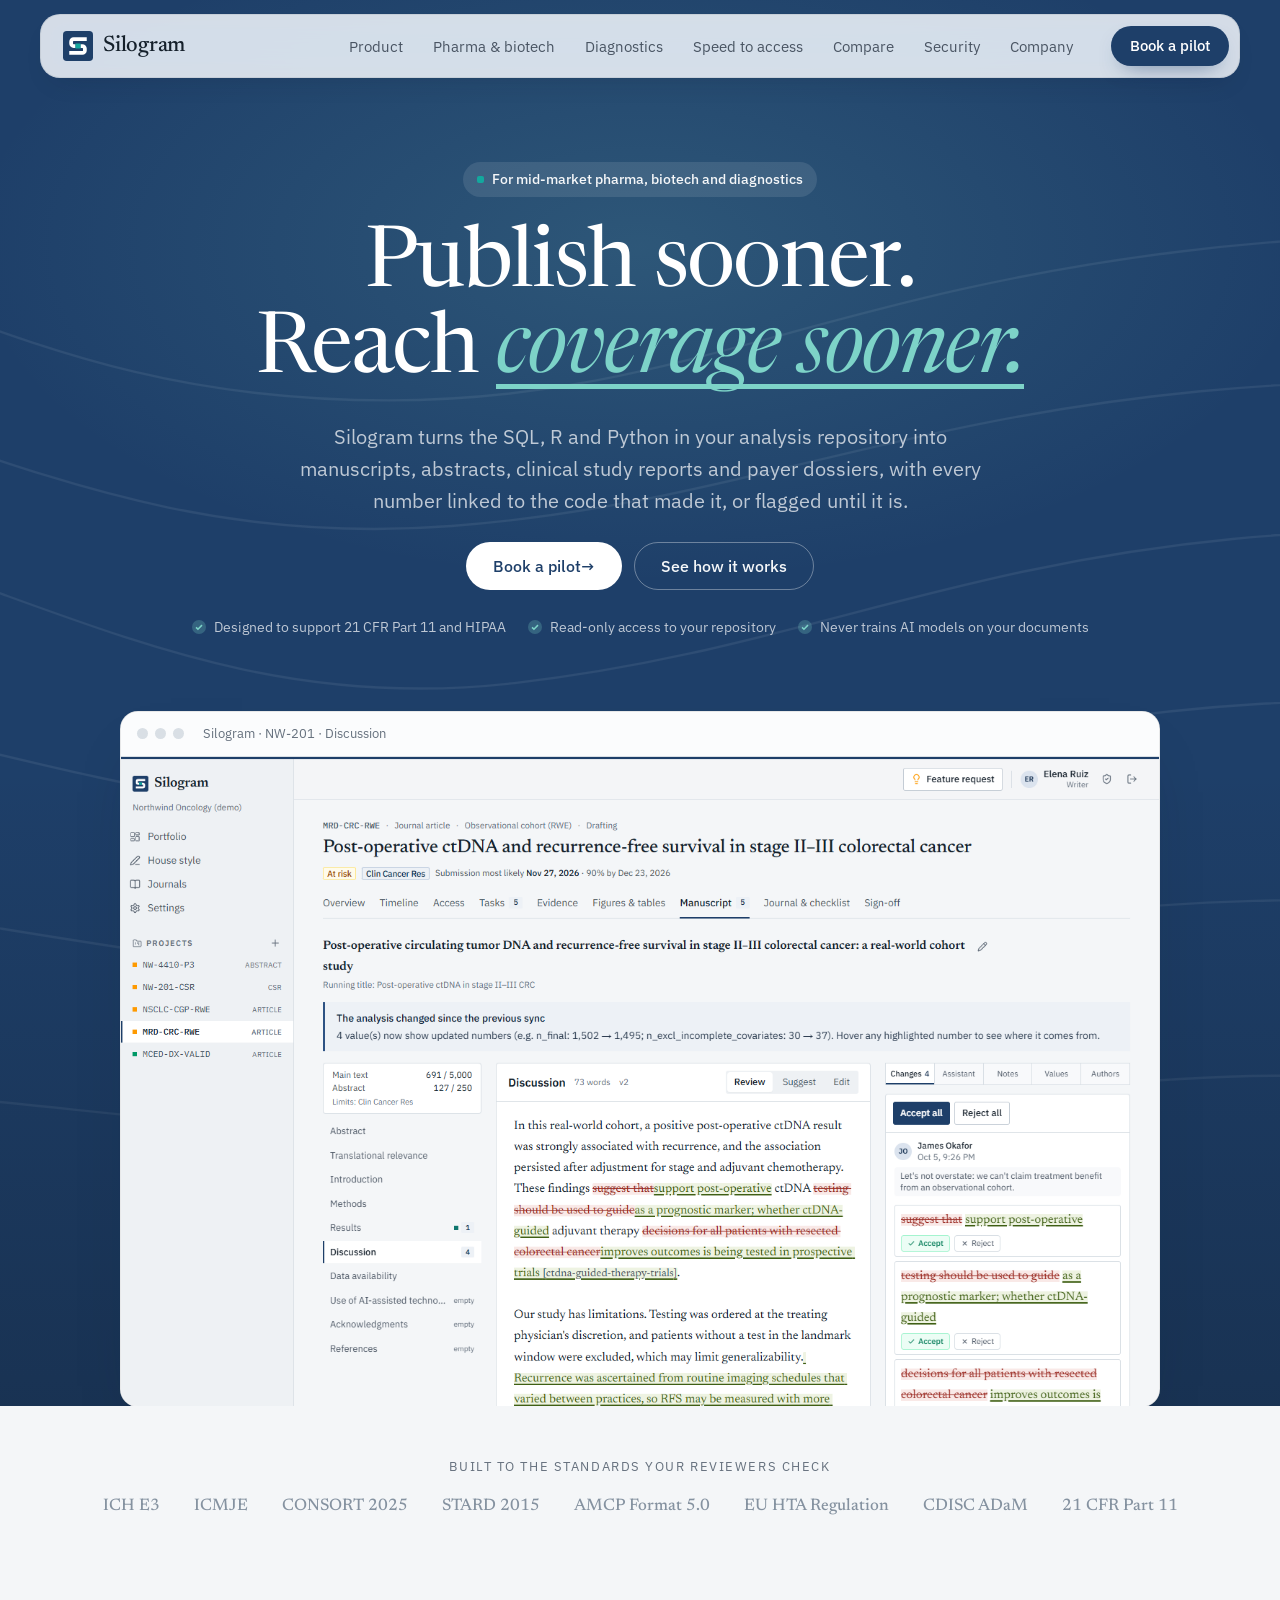
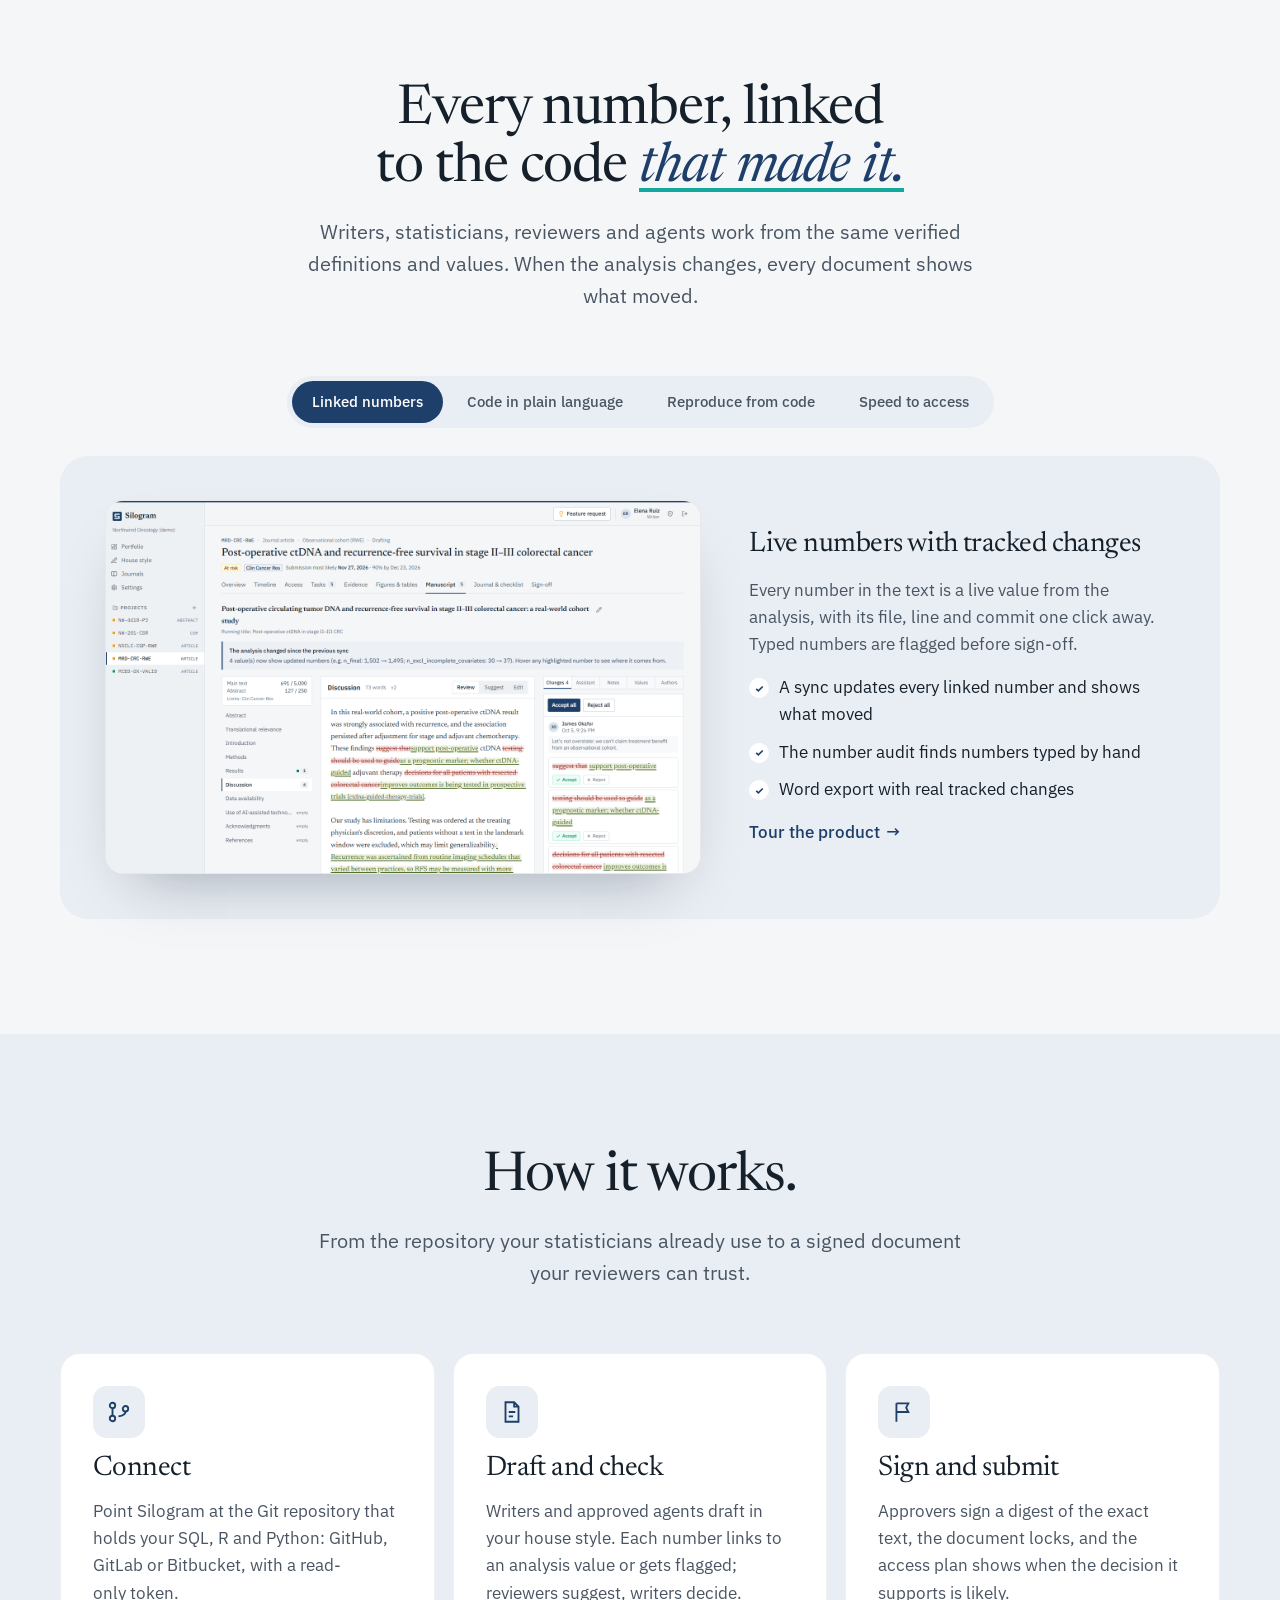
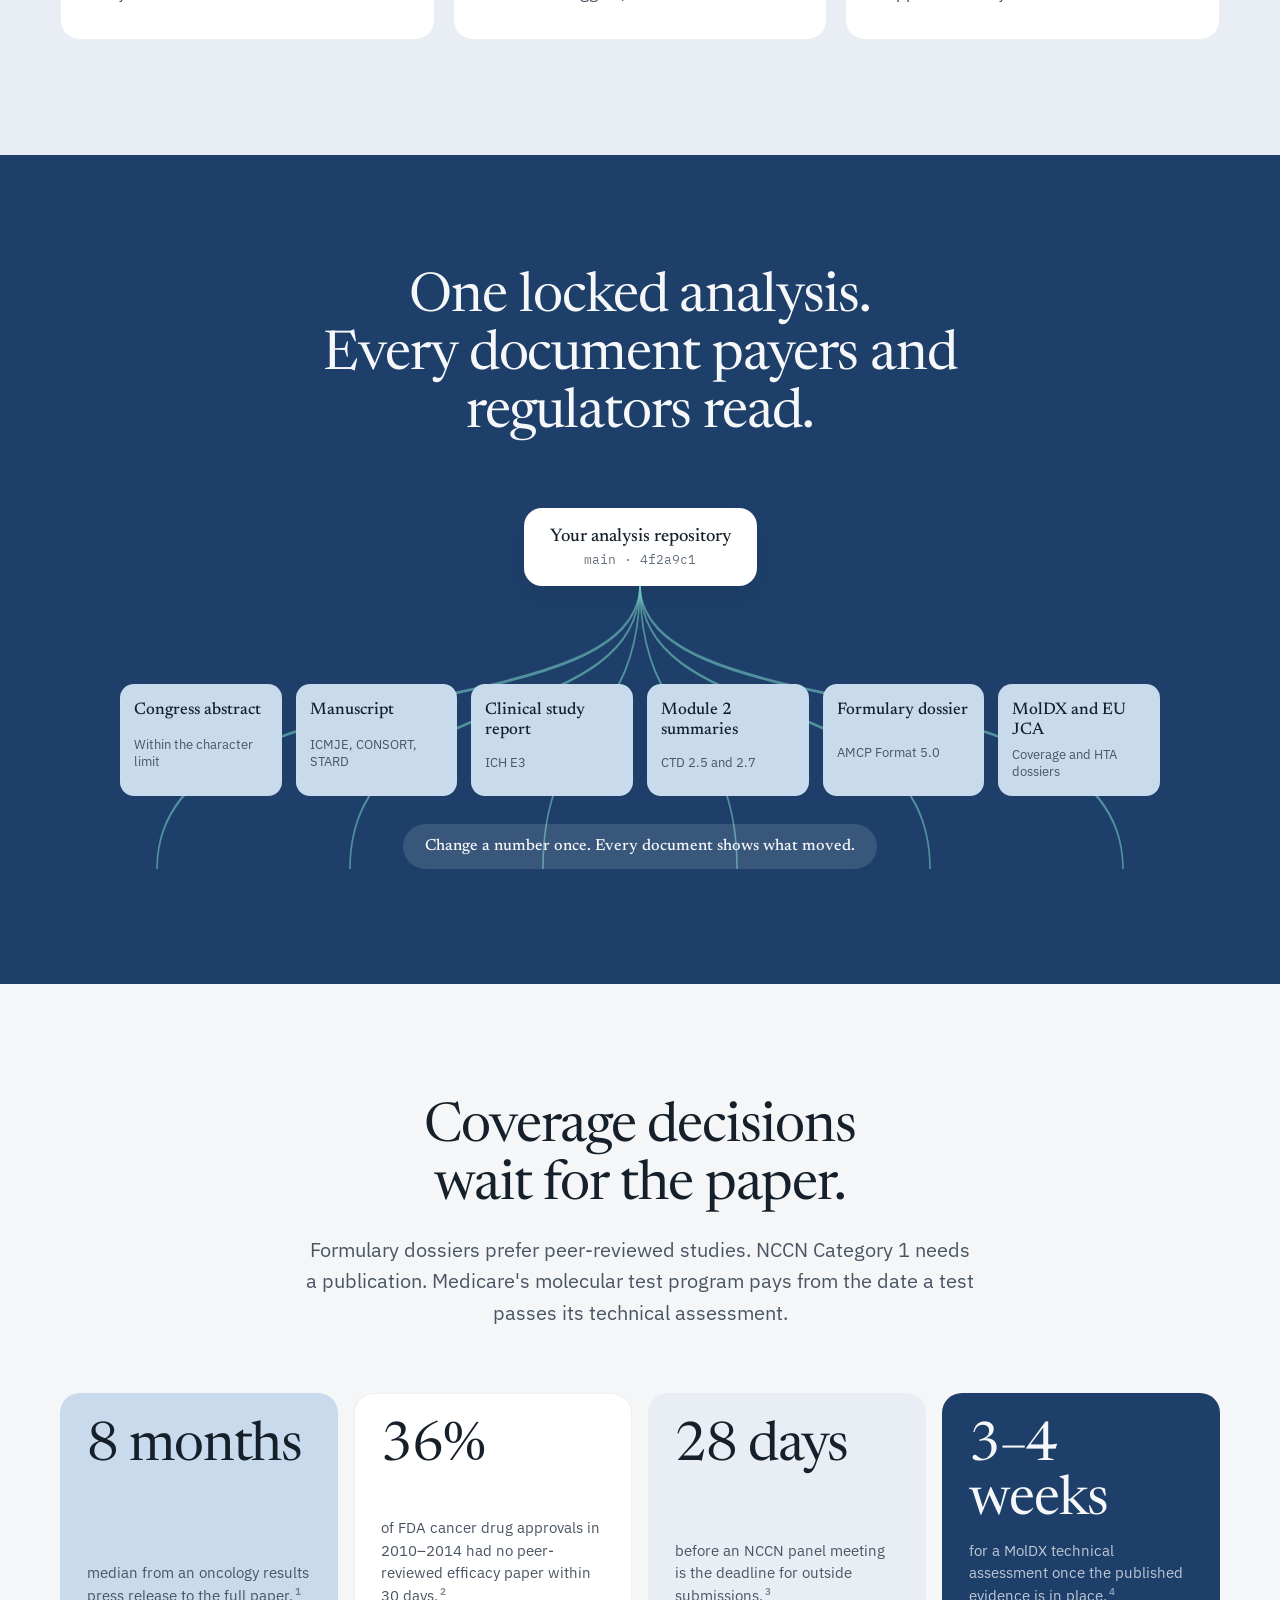
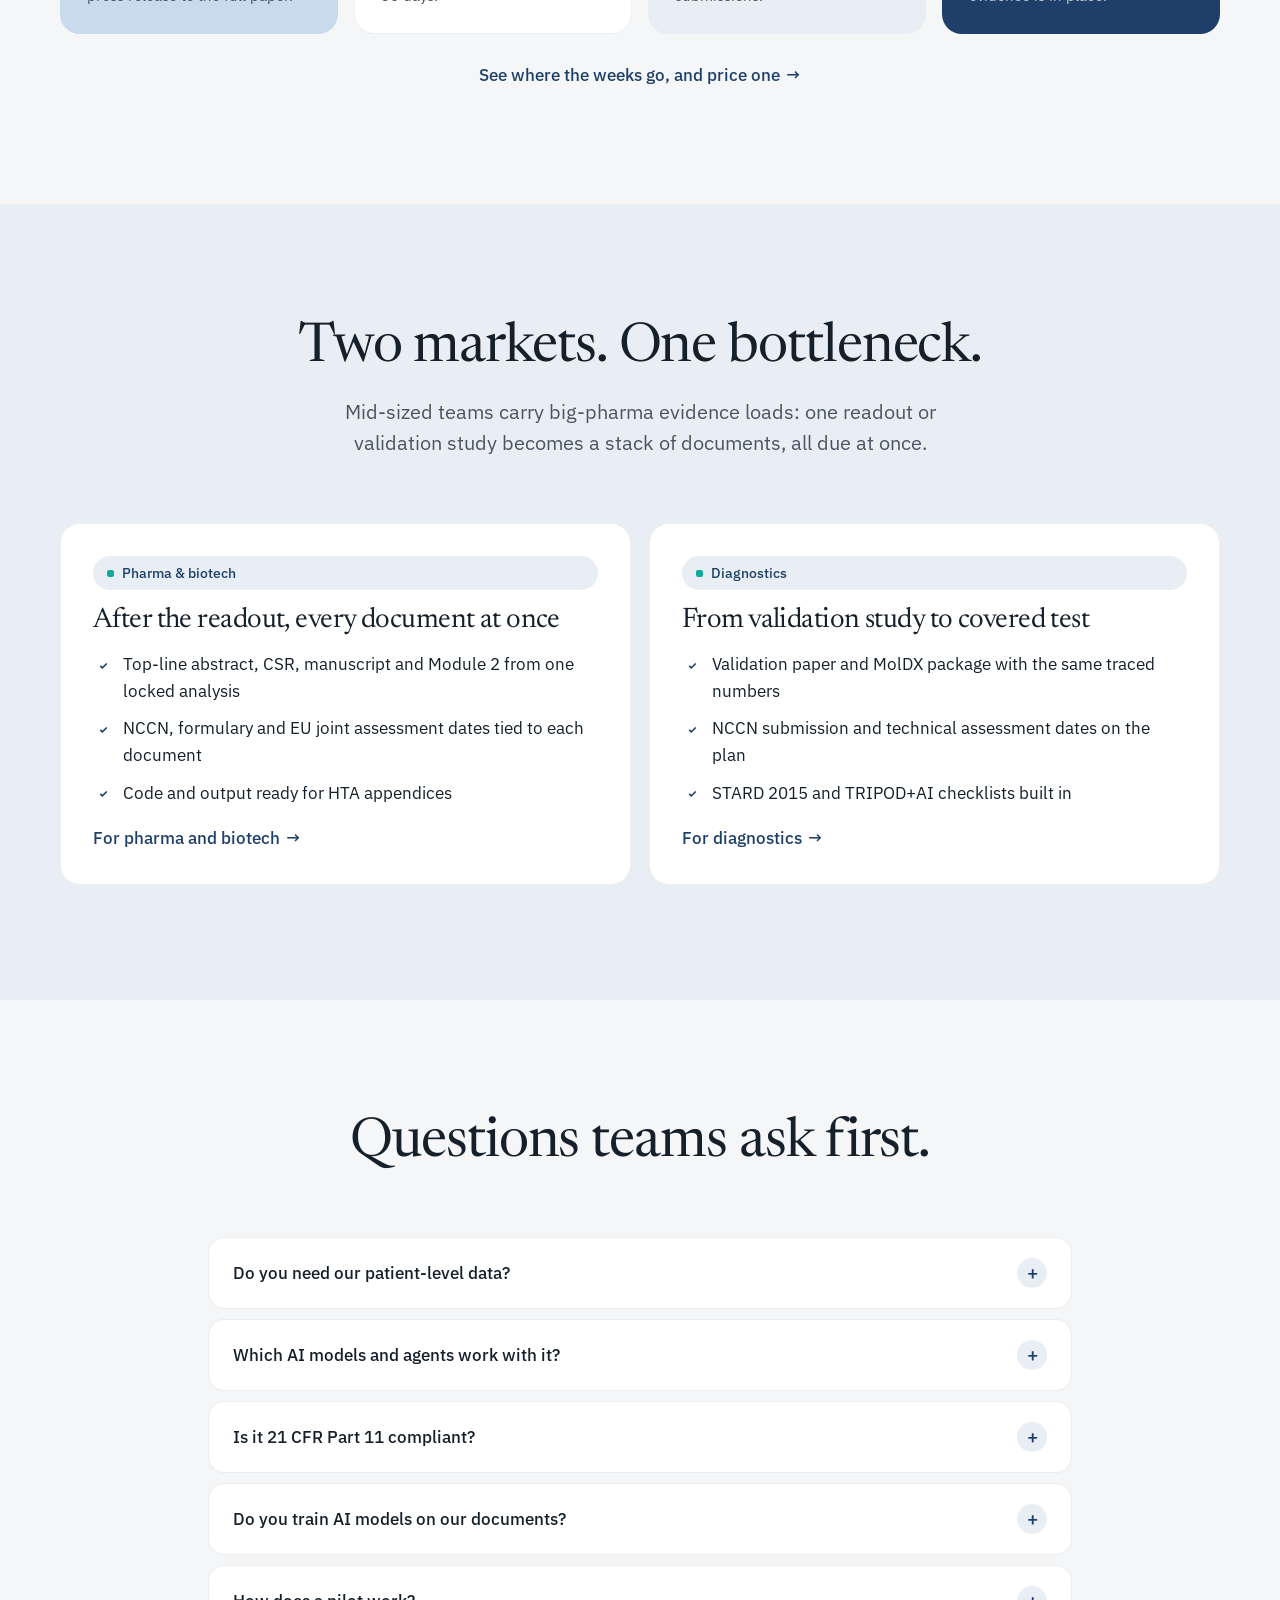
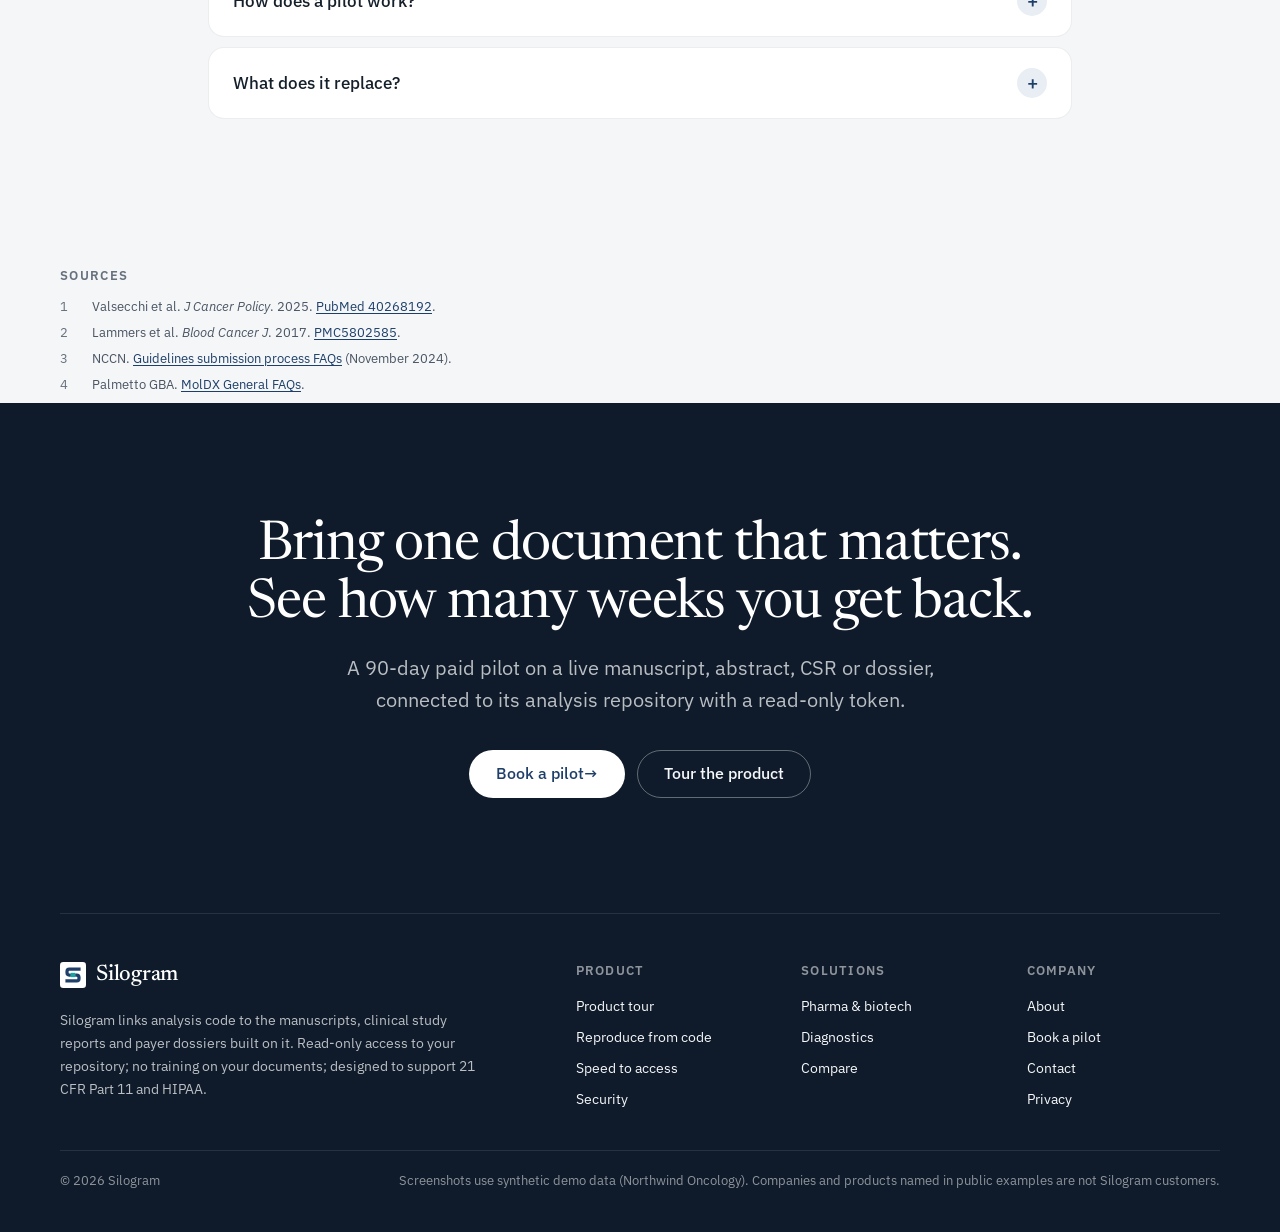
==== commit 02607f4e: "Update the Silogram website" ====
--- a/index.html
+++ b/index.html
@@ -6,251 +6,270 @@
 <script>document.documentElement.classList.add("js")</script>
 <meta name="robots" content="noindex, nofollow">
 <title>Silogram · Publish sooner. Reach coverage sooner.</title>
-<meta name="description" content="Silogram turns analysis code into manuscripts, abstracts, clinical study reports and payer dossiers, with every number traced to the code that made it, so the evidence payers ask for exists sooner.">
-<meta name="color-scheme" content="light dark">
+<meta name="description" content="Silogram turns analysis code into manuscripts, abstracts, clinical study reports and payer dossiers, with numbers linked to the code that made them, so the evidence payers ask for exists sooner.">
+<meta name="theme-color" content="#1E3F69">
 <meta property="og:type" content="website">
+<meta property="og:site_name" content="Silogram">
 <meta property="og:title" content="Silogram · Publish sooner. Reach coverage sooner.">
-<meta property="og:description" content="Silogram turns analysis code into manuscripts, abstracts, clinical study reports and payer dossiers, with every number traced to the code that made it, so the evidence payers ask for exists sooner.">
-<meta property="og:url" content="https://silogram.ai/">
-<link rel="canonical" href="https://silogram.ai/">
+<meta property="og:description" content="Silogram turns analysis code into manuscripts, abstracts, clinical study reports and payer dossiers, with numbers linked to the code that made them, so the evidence payers ask for exists sooner.">
+<meta property="og:url" content="https://mattmargolis.github.io/silogram-site/">
+<meta property="og:image" content="https://mattmargolis.github.io/silogram-site/assets/og.png">
+<meta property="og:image:width" content="1200">
+<meta property="og:image:height" content="630">
+<meta name="twitter:card" content="summary_large_image">
+<link rel="canonical" href="https://mattmargolis.github.io/silogram-site/">
 <link rel="icon" href="assets/favicon.svg" type="image/svg+xml">
+<link rel="apple-touch-icon" href="assets/apple-touch-icon.png">
 <link rel="preconnect" href="https://fonts.googleapis.com">
 <link rel="preconnect" href="https://fonts.gstatic.com" crossorigin>
-<link rel="stylesheet" href="https://fonts.googleapis.com/css2?family=IBM+Plex+Mono:wght@400;500&amp;family=IBM+Plex+Sans:wght@400;500;600&amp;family=Newsreader:ital,opsz,wght@0,6..72,400..600;1,6..72,400..600&amp;display=swap">
+<link rel="stylesheet" href="https://fonts.googleapis.com/css2?family=IBM+Plex+Mono:wght@400;500&amp;family=IBM+Plex+Sans:wght@400;500;600&amp;family=Newsreader:ital,opsz,wght@0,6..72,400..600;1,6..72,400..500&amp;display=swap">
 <link rel="stylesheet" href="assets/site.css">
 </head>
-<body>
-<div class="site">
-  <a class="skip" href="#main">Skip to content</a>
-  <header class="masthead">
-    <a class="brand" href="index.html" aria-label="Silogram home"><svg class="mark" viewBox="0 0 24 24" width="28" height="28" aria-hidden="true" focusable="false"><rect class="mark-bg" width="24" height="24" rx="3"/><path class="mark-line" d="M19 6.5H8.5A2 2 0 0 0 6.5 8.5V10A2 2 0 0 0 8.5 12H10M14 12H15.5A2 2 0 0 1 17.5 14V15.5A2 2 0 0 1 15.5 17.5H5"/><rect class="mark-dot" x="10" y="10" width="4" height="4"/></svg><span>Silogram</span></a>
-    <button class="menu-toggle" type="button" aria-expanded="false" aria-controls="site-nav">Menu</button>
-    <nav class="nav" id="site-nav" aria-label="Main">
-      <ul role="list">
-        <li><a href="product.html">Product</a></li>
-        <li><a href="pharma.html">Pharma & biotech</a></li>
-        <li><a href="diagnostics.html">Diagnostics</a></li>
-        <li><a href="access.html">Speed to access</a></li>
-        <li><a href="security.html">Security</a></li>
-        <li><a href="company.html">Company</a></li>
+<body class="has-dark-hero">
+<a class="skip" href="#main">Skip to content</a>
+<div class="nav-shell">
+    <div class="nav-bar">
+      <a class="brand" href="index.html" aria-label="Silogram home"><svg class="mark" viewBox="0 0 24 24" width="30" height="30" aria-hidden="true" focusable="false"><rect class="mark-bg" width="24" height="24" rx="3"/><path class="mark-line" d="M19 6.5H8.5A2 2 0 0 0 6.5 8.5V10A2 2 0 0 0 8.5 12H10M14 12H15.5A2 2 0 0 1 17.5 14V15.5A2 2 0 0 1 15.5 17.5H5"/><rect class="mark-dot" x="10" y="10" width="4" height="4"/></svg><span>Silogram</span></a>
+      <nav class="nav" id="site-nav" aria-label="Main"><ul role="list"><li><a href="product.html">Product</a></li><li><a href="pharma.html">Pharma & biotech</a></li><li><a href="diagnostics.html">Diagnostics</a></li><li><a href="access.html">Speed to access</a></li><li><a href="compare.html">Compare</a></li><li><a href="security.html">Security</a></li><li><a href="company.html">Company</a></li></ul></nav>
+      <a class="btn btn-primary btn-small nav-cta" href="mailto:mmargolis27@gmail.com?subject=Silogram%20pilot">Book a pilot</a>
+      <button class="menu-toggle" type="button" aria-expanded="false" aria-controls="site-nav">Menu</button>
+    </div>
+  </div>
+<main id="main">
+<section class="hero on-dark" aria-labelledby="hero-title">
+  <div class="hero-art" aria-hidden="true">
+    <svg viewBox="0 0 1440 900" preserveAspectRatio="xMidYMid slice">
+      <g fill="none" stroke="rgba(255,255,255,0.07)" stroke-width="1.5">
+        <path d="M-40 140 C 240 140, 300 260, 560 260 S 900 120, 1480 160"/>
+        <path d="M-40 220 C 220 220, 340 360, 600 340 S 960 210, 1480 260"/>
+        <path d="M-40 320 C 260 300, 380 470, 640 440 S 1000 300, 1480 360"/>
+        <path d="M-40 430 C 200 420, 420 560, 700 520 S 1040 420, 1480 470"/>
+        <path d="M-40 560 C 260 560, 480 660, 760 620 S 1080 560, 1480 600"/>
+        <path d="M-40 690 C 300 680, 520 760, 820 720 S 1120 680, 1480 720"/>
+      </g>
+    </svg>
+  </div>
+  <div class="wrap">
+    <div class="hero-inner">
+      <p class="pill-tag">For mid-market pharma, biotech and diagnostics</p>
+      <h1 id="hero-title">Publish sooner.<br>Reach <span class="hl">coverage sooner.</span></h1>
+      <p class="lead">Silogram turns the SQL, R and Python in your analysis repository into manuscripts, abstracts, clinical study reports and payer dossiers, with every number linked to the code that made it, or flagged until it is.</p>
+      <div class="actions">
+        <a class="btn btn-light" href="mailto:mmargolis27@gmail.com?subject=Silogram%20pilot"><span class="arrow">Book a pilot</span></a>
+        <a class="btn btn-ghost" href="#how">See how it works</a>
+      </div>
+      <p class="proof"><span>Designed to support 21 CFR Part 11 and HIPAA</span><span>Read-only access to your repository</span><span>Never trains AI models on your documents</span></p>
+    </div>
+  </div>
+  <div class="hero-shot">
+    <div class="window">
+      <div class="window-bar" aria-hidden="true"><i></i><i></i><i></i><span>Silogram · NW-201 · Discussion</span></div>
+      <img src="assets/manuscript.png" width="1440" height="900" alt="Silogram's document workspace: a co-author's tracked changes in the Discussion section, a notice that analysis values changed since the last sync, and a panel to accept or reject each suggestion." fetchpriority="high">
+    </div>
+  </div>
+</section>
+
+<section class="trust" aria-label="Standards Silogram is built around">
+  <div class="wrap">
+    <p>Built to the standards your reviewers check</p>
+    <ul role="list">
+      <li>ICH E3</li><li>ICMJE</li><li>CONSORT 2025</li><li>STARD 2015</li><li>AMCP Format 5.0</li><li>EU HTA Regulation</li><li>CDISC ADaM</li><li>21 CFR Part 11</li>
+    </ul>
+  </div>
+</section>
+
+<section class="band" id="product" aria-labelledby="product-title">
+  <div class="wrap">
+    <div class="head">
+      <h2 id="product-title">Every number, linked to the code <span class="hl-ink">that made it.</span></h2>
+      <p class="lead">Writers, statisticians, reviewers and agents work from the same verified definitions and values. When the analysis changes, every document shows what moved.</p>
+    </div>
+    <div class="tabset" data-tabs>
+      <div class="seg" role="tablist" aria-label="What Silogram does">
+        <button type="button" role="tab" id="t-numbers" aria-controls="p-numbers" aria-selected="true">Linked numbers</button>
+        <button type="button" role="tab" id="t-code" aria-controls="p-code" aria-selected="false" tabindex="-1">Code in plain language</button>
+        <button type="button" role="tab" id="t-reproduce" aria-controls="p-reproduce" aria-selected="false" tabindex="-1">Reproduce from code</button>
+        <button type="button" role="tab" id="t-access" aria-controls="p-access" aria-selected="false" tabindex="-1">Speed to access</button>
+      </div>
+      <div class="tabpanel panel" role="tabpanel" id="p-numbers" aria-labelledby="t-numbers">
+        <div class="window"><img src="assets/manuscript.png" width="1440" height="900" loading="lazy" alt="Document workspace with tracked insertions and deletions and a changes panel."></div>
+        <div class="panel-copy">
+          <h3>Live numbers with tracked changes</h3>
+          <p>Every number in the text is a live value from the analysis, with its file, line and commit one click away. Typed numbers are flagged before sign-off.</p>
+          <ul class="checks" role="list"><li>A sync updates every linked number and shows what moved</li><li>The number audit finds numbers typed by hand</li><li>Word export with real tracked changes</li></ul>
+          <a class="textlink" href="product.html">Tour the product</a>
+        </div>
+      </div>
+      <div class="tabpanel panel" role="tabpanel" id="p-code" aria-labelledby="t-code">
+        <div class="window"><img src="assets/evidence.png" width="1440" height="900" loading="lazy" alt="The analysis cohort read from SQL, R and Python: each eligibility step with its patient count and a link to the lines that apply it."></div>
+        <div class="panel-copy">
+          <h3>The cohort, read from the code</h3>
+          <p>Silogram reads the SQL, R and Python and writes each eligibility step, variable and endpoint in plain language, with the patients left after each step.</p>
+          <ul class="checks" role="list"><li>CDISC ADaM names in plain English</li><li>Analysts verify each definition</li><li>Verification goes stale when the code changes</li></ul>
+          <a class="textlink" href="product.html">See the Evidence tab</a>
+        </div>
+      </div>
+      <div class="tabpanel panel" role="tabpanel" id="p-reproduce" aria-labelledby="t-reproduce">
+        <div class="window"><img src="assets/reproduce.png" width="1120" height="347" loading="lazy" alt="Reproduce from code: a runner re-ran a synthetic validation analysis and all 12 values, the table and the figure match the committed outputs."></div>
+        <div class="panel-copy">
+          <h3>Proof the code produces the numbers</h3>
+          <p>A runner re-runs your analysis at a commit in a sandbox with no network access and checks that it produces every value, table and figure the documents cite.</p>
+          <ul class="checks" role="list"><li>Runs inside your network, next to the data</li><li>Only the declared outputs come back</li><li>Every run is in the audit trail</li></ul>
+          <a class="textlink" href="product.html#reproduce">How reproduction works</a>
+        </div>
+      </div>
+      <div class="tabpanel panel" role="tabpanel" id="p-access" aria-labelledby="t-access">
+        <div class="window"><img src="assets/portfolio-access.png" width="1120" height="444" loading="lazy" alt="Evidence-to-access card: the decisions waiting on each document, their likely dates and the revenue deferred by each week of delay (synthetic data)."></div>
+        <div class="panel-copy">
+          <h3>Dates tied to the decisions they unlock</h3>
+          <p>Link each document to the coverage, formulary, guideline or approval decision it supports. See when it is likely and what a week of delay costs.</p>
+          <ul class="checks" role="list"><li>Most-likely and 90% dates from real progress</li><li>NCCN, MolDX, formulary, EU JCA and more</li><li>Priced with your own revenue estimate</li></ul>
+          <a class="textlink" href="access.html">Speed to access</a>
+        </div>
+      </div>
+    </div>
+  </div>
+</section>
+
+<section class="band band-wash" id="how" aria-labelledby="how-title">
+  <div class="wrap">
+    <div class="head">
+      <h2 id="how-title">How it works.</h2>
+      <p class="lead">From the repository your statisticians already use to a signed document your reviewers can trust.</p>
+    </div>
+    <ol class="cards cards-3" role="list">
+      <li class="card">
+        <span class="icon-tile" aria-hidden="true"><svg viewBox="0 0 24 24" fill="none" stroke="currentColor" stroke-width="1.7"><circle cx="6" cy="6" r="2.5"/><circle cx="6" cy="18" r="2.5"/><circle cx="18" cy="9" r="2.5"/><path d="M6 8.5v7M18 11.5c0 3-3 4-6.5 4.5"/></svg></span>
+        <h3>Connect</h3>
+        <p>Point Silogram at the Git repository that holds your SQL, R and Python: GitHub, GitLab or Bitbucket, with a read-only token.</p>
+      </li>
+      <li class="card">
+        <span class="icon-tile" aria-hidden="true"><svg viewBox="0 0 24 24" fill="none" stroke="currentColor" stroke-width="1.7"><path d="M6 3h8l4 4v14H6z"/><path d="M14 3v4h4M9 12h6M9 16h4"/></svg></span>
+        <h3>Draft and check</h3>
+        <p>Writers and approved agents draft in your house style. Each number links to an analysis value or gets flagged; reviewers suggest, writers decide.</p>
+      </li>
+      <li class="card">
+        <span class="icon-tile" aria-hidden="true"><svg viewBox="0 0 24 24" fill="none" stroke="currentColor" stroke-width="1.7"><path d="M5 21V4M5 4h11l-2 4 2 4H5"/></svg></span>
+        <h3>Sign and submit</h3>
+        <p>Approvers sign a digest of the exact text, the document locks, and the access plan shows when the decision it supports is likely.</p>
+      </li>
+    </ol>
+  </div>
+</section>
+
+<section class="band band-navy on-dark" aria-labelledby="flow-title">
+  <div class="wrap">
+    <div class="head">
+      <h2 id="flow-title">One locked analysis.<br>Every document payers and regulators read.</h2>
+    </div>
+    <div class="flow">
+      <svg class="flow-lines" viewBox="0 0 1040 190" preserveAspectRatio="none" aria-hidden="true">
+        <g fill="none" stroke="rgba(125,211,200,0.55)" stroke-width="1.5">
+          <path d="M520 40 C 520 120, 87 80, 87 190"/><path d="M520 40 C 520 120, 260 90, 260 190"/><path d="M520 40 C 520 120, 433 110, 433 190"/>
+          <path d="M520 40 C 520 120, 607 110, 607 190"/><path d="M520 40 C 520 120, 780 90, 780 190"/><path d="M520 40 C 520 120, 953 80, 953 190"/>
+        </g>
+      </svg>
+      <div class="flow-root"><b>Your analysis repository</b><span>main · 4f2a9c1</span></div>
+      <ul class="flow-docs" role="list">
+        <li><b>Congress abstract</b><span>Within the character limit</span></li>
+        <li><b>Manuscript</b><span>ICMJE, CONSORT, STARD</span></li>
+        <li><b>Clinical study report</b><span>ICH E3</span></li>
+        <li><b>Module 2 summaries</b><span>CTD 2.5 and 2.7</span></li>
+        <li><b>Formulary dossier</b><span>AMCP Format 5.0</span></li>
+        <li><b>MolDX and EU JCA</b><span>Coverage and HTA dossiers</span></li>
       </ul>
-    </nav>
-    <a class="btn btn-primary btn-small masthead-cta" href="company.html#pilot">Book a pilot</a>
-  </header>
-  <main id="main">
-<section class="hero" aria-labelledby="hero-title">
-      <div class="hero-text">
-        <h1 id="hero-title">Publish sooner. <em>Reach coverage sooner.</em></h1>
-        <div class="hero-deck">
-          <p class="lead">Silogram turns the SQL, R and Python in your analysis repository into manuscripts, abstracts, clinical study reports and payer dossiers, with every number traced to the code that made it. Less time drafting and re-checking means the evidence payers and guideline panels ask for exists sooner.</p>
-          <div class="actions">
-            <a class="btn btn-primary" href="company.html#pilot">Book a pilot</a>
-            <a class="btn btn-secondary" href="access.html">How speed pays</a>
-          </div>
-          <p class="hero-note">For mid-market pharma, biotech and diagnostics teams. Read-only access to your repository. Silogram never trains AI models on your documents.</p>
-        </div>
-      </div>
-
-      <figure class="hero-figure">
-        <div class="page">
-          <div class="page-bar">
-            <span>NW-201 primary results · Draft 4</span>
-            <span>Synced to 4f2a9c1</span>
-          </div>
-          <div class="page-body">
-            <div class="numbered">
-              <div class="ln" aria-hidden="true">213<br>214<br>215<br>216<br>217<br>218<br>219<br>220<br>221<br>222<br>223<br>224<br>225<br>226<br>227<br>228<br>229<br>230<br>231<br>232<br>233<br>234<br>235<br>236<br>237<br>238<br>239<br>240</div>
-              <p class="ms-head">Results</p>
-              <p>A total of <span class="v">499</span> patients underwent randomization, <span class="v">252</span> to ctDNA-guided management and <span class="v">247</span> to standard management. Median follow-up was <span class="flag">37</span> months. Two-year recurrence-free survival<ins class="ins"> in the intention-to-treat population</ins> was <span class="v">92.8%</span> in the ctDNA-guided group and <span class="v">91.9%</span> in the standard-management group (HR <span class="v is-on">0.88</span>; 95% CI <span class="v">0.47</span> to <span class="v">1.64</span>). Adjuvant chemotherapy was given to <span class="v">16.3%</span> and <span class="v">27.5%</span> of patients, respectively.</p>
-            </div>
-          </div>
-          <p class="page-foot"><span class="key-v">10 numbers linked</span><span class="key-flag">1 not linked</span><span class="key-agent">1 agent suggestion</span></p>
-        </div>
-
-        <ul class="notes" role="list" aria-label="Review notes on this paragraph">
-          <li class="note note-value">
-            <p class="note-label label">Linked value</p>
-            <p><code>hr_rfs</code> = 0.88 (0.47 to 1.64)</p>
-            <p class="note-ref">analysis/survival.R:118 · 4f2a9c1</p>
-            <p class="note-meta note-ok"><svg viewBox="0 0 16 16" width="14" height="14" aria-hidden="true" focusable="false"><path d="M3 8.5l3.2 3L13 4.5" fill="none" stroke="currentColor" stroke-width="1.6"/></svg>Verified · P. Raman</p>
-          </li>
-          <li class="note note-agent">
-            <p class="note-label label">Drafting agent · suggestion</p>
-            <p>Inserted “in the intention-to-treat population” to name the analysis population, as the SAP does.</p>
-            <p class="note-meta">Waiting for review</p>
-          </li>
-          <li class="note note-flag">
-            <p class="note-label label">Not linked to analysis</p>
-            <p>“37 months” was typed by hand. Link it to a value before sign-off.</p>
-          </li>
-        </ul>
-
-        <figcaption>Example built on synthetic demo data from the fictional NW-201 trial.</figcaption>
-      </figure>
-    </section>
-
-    <section class="section" aria-labelledby="why-title">
-      <div class="section-head">
-        <p class="eyebrow">Why speed matters</p>
-        <h2 id="why-title">Coverage decisions wait for the paper</h2>
-        <p class="lead">Formulary dossiers prefer peer-reviewed studies. NCCN Category 1 needs a publication. Medicare’s molecular test program pays from the date a test passes its technical assessment, and its MRD policy requires clinical validity published in the peer-reviewed literature.</p>
-      </div>
-      <div class="stats stats-4">
-        <div class="stat">
-          <p class="stat-figure">8 mo</p>
-          <p>median from an oncology results press release to the full paper.<a class="ref" href="#src-1">1</a></p>
-        </div>
-        <div class="stat">
-          <p class="stat-figure">36%</p>
-          <p>of FDA cancer drug approvals in 2010–2014 had no peer-reviewed efficacy paper within 30 days of approval.<a class="ref" href="#src-2">2</a></p>
-        </div>
-        <div class="stat">
-          <p class="stat-figure">28 days</p>
-          <p>before an NCCN panel meeting is the deadline for outside submissions.<a class="ref" href="#src-3">3</a></p>
-        </div>
-        <div class="stat">
-          <p class="stat-figure">3–4 wks</p>
-          <p>for a MolDX technical assessment once the published evidence is in place.<a class="ref" href="#src-4">4</a></p>
-        </div>
-      </div>
-      <p><a href="access.html">See where the weeks go, and price one</a></p>
-    </section>
-
-    <section class="section" aria-labelledby="markets-title">
-      <div class="section-head">
-        <p class="eyebrow">Who it’s for</p>
-        <h2 id="markets-title">Two markets, one bottleneck</h2>
-        <p class="lead">Mid-sized teams carry big-pharma evidence loads: one readout or validation study becomes a stack of documents, all due at once.</p>
-      </div>
-      <div class="cards">
-        <article class="card">
-          <p class="label">Pharma &amp; biotech</p>
-          <h3>After the readout, every document at once</h3>
-          <ul role="list">
-            <li>Top-line abstract, CSR, manuscript and Module 2 summaries from one locked analysis</li>
-            <li>Formulary, NCCN and EU joint assessment dates tied to each document</li>
-            <li>Code and output ready for HTA dossier appendices</li>
-          </ul>
-          <a class="more" href="pharma.html">Pharma &amp; biotech</a>
-        </article>
-        <article class="card">
-          <p class="label">Diagnostics</p>
-          <h3>From validation study to covered test</h3>
-          <ul role="list">
-            <li>Validation manuscript and payer dossier with the same traced numbers</li>
-            <li>MolDX assessment and NCCN submission dates on the plan</li>
-            <li>STARD 2015 and TRIPOD+AI checklists built in</li>
-          </ul>
-          <a class="more" href="diagnostics.html">Diagnostics</a>
-        </article>
-      </div>
-    </section>
-
-    <section class="section" aria-labelledby="how-title">
-      <div class="section-head">
-        <p class="eyebrow">How it works</p>
-        <h2 id="how-title">From the analysis repository to a signed document</h2>
-      </div>
-      <ol class="steps" role="list">
-        <li>
-          <p class="label">Step 1</p>
-          <h3>Connect the analysis repository</h3>
-          <p>Point Silogram at the Git repository that holds your SQL, R and Python. GitHub, GitLab and Bitbucket work with a read-only token.</p>
-          <p class="spec"><b>northwind/nw-201-analysis</b> · main · 4f2a9c1</p>
-        </li>
-        <li>
-          <p class="label">Step 2</p>
-          <h3>Read the code in plain language</h3>
-          <p>Each cohort step shows the patients left after it, and each variable and endpoint links to its lines and commit.</p>
-          <p class="spec"><span class="spec-row"><b>SAFFL == "Y"</b> → in the safety population</span><span class="spec-row"><b>CNSR == 0</b> → event observed, not censored</span></p>
-        </li>
-        <li>
-          <p class="label">Step 3</p>
-          <h3>Draft with every number linked</h3>
-          <p>Writers and approved agents draft with tracked changes, in your house style. Each number links to an analysis value or gets flagged.</p>
-          <p class="spec"><b>{{hr_rfs}}</b> renders as <span class="v">0.88</span> and links to analysis/survival.R:118</p>
-        </li>
-        <li>
-          <p class="label">Step 4</p>
-          <h3>Review, sign and submit</h3>
-          <p>Co-authors suggest, writers decide, approvers sign. The Word export keeps the tracked changes, and the access plan shows what the date means.</p>
-          <p class="spec"><b>NW-201_primary-results_v6.docx</b> · signed · locked</p>
-        </li>
-      </ol>
-      <p><a href="product.html">Tour the product</a></p>
-    </section>
-
-    <section class="section split" aria-labelledby="agents-title">
-      <div class="section-head">
-        <p class="eyebrow">Agentic, with people in charge</p>
-        <h2 id="agents-title">Agents draft. People decide.</h2>
-        <p class="lead">Bring the models and agents your company has approved. They read verified definitions, values and your house style, and every edit they make arrives as a tracked suggestion under their own name.</p>
-      </div>
-      <ul class="rows" role="list">
-        <li>
-          <h3>Any approved model</h3>
-          <p>The writing assistant runs on your company’s model keys. Writers choose the model for each run.</p>
-        </li>
-        <li>
-          <h3>Any agent, over MCP or REST</h3>
-          <p>Scoped, revocable tokens let outside agents read context, propose edits and comment. Nothing they write reaches the text until a person accepts it.</p>
-        </li>
-        <li>
-          <h3>Logged for disclosure</h3>
-          <p>Every model and agent call is recorded, and the use-of-AI section is drafted from that log.</p>
-        </li>
-      </ul>
-    </section>
-
-    <section class="section cta" aria-labelledby="security-title">
-      <div class="section-head">
-        <p class="eyebrow">Security</p>
-        <h2 id="security-title">Built for regulated work</h2>
-        <p class="lead">Designed to support 21 CFR Part 11 and HIPAA: an append-only audit trail, electronic signatures bound to the exact text signed, approval locks, two-factor sign-in and a PHI guard.</p>
-      </div>
-      <div class="actions actions-end">
-        <a class="btn btn-secondary" href="security.html">Security and compliance</a>
-      </div>
-    </section>
-
-    <section class="section cta" aria-labelledby="cta-title">
-      <div class="section-head">
-        <p class="eyebrow">Pilot</p>
-        <h2 id="cta-title">Start with a <span class="nowrap">90-day</span> paid pilot on a live document.</h2>
-        <p class="lead">Pick one manuscript, abstract, CSR or dossier your team is writing now. We connect its analysis repository and measure the time from locked outputs to submission.</p>
-      </div>
-      <div class="actions actions-end">
-        <a class="btn btn-primary" href="company.html#pilot">Book a pilot</a>
-      </div>
-    </section>
-
-    <section class="sources-block" aria-labelledby="sources-title">
-      <h2 id="sources-title" class="label">Sources</h2>
-      <ol class="sources" role="list">
-        <li id="src-1"><span>1</span><span>Valsecchi et al. <i>J Cancer Policy</i>. 2025. <a href="https://pubmed.ncbi.nlm.nih.gov/40268192/">PubMed 40268192</a>.</span></li>
-        <li id="src-2"><span>2</span><span>Lammers et al. <i>Blood Cancer J</i>. 2017. <a href="https://pmc.ncbi.nlm.nih.gov/articles/PMC5802585/">PMC5802585</a>.</span></li>
-        <li id="src-3"><span>3</span><span>NCCN. <a href="https://www.nccn.org/docs/default-source/default-document-library/gl-submission-process-faqs_11_27-24.pdf">Guidelines submission process FAQs</a> (November 2024).</span></li>
-        <li id="src-4"><span>4</span><span>Palmetto GBA. <a href="https://dominoapps.palmettogba.com/palmetto/providers.nsf/files/MolDX_General_FAQs.pdf/$FILE/MolDX_General_FAQs.pdf">MolDX General FAQs</a>.</span></li>
-      </ol>
-    </section>
-  </main>
-  <footer class="footer">
-    <a class="brand" href="index.html" aria-label="Silogram home"><svg class="mark" viewBox="0 0 24 24" width="24" height="24" aria-hidden="true" focusable="false"><rect class="mark-bg" width="24" height="24" rx="3"/><path class="mark-line" d="M19 6.5H8.5A2 2 0 0 0 6.5 8.5V10A2 2 0 0 0 8.5 12H10M14 12H15.5A2 2 0 0 1 17.5 14V15.5A2 2 0 0 1 15.5 17.5H5"/><rect class="mark-dot" x="10" y="10" width="4" height="4"/></svg><span>Silogram</span></a>
-    <nav aria-label="Footer">
-      <ul role="list">
-        <li><a href="index.html">Home</a></li>
-        <li><a href="product.html">Product</a></li>
-        <li><a href="pharma.html">Pharma & biotech</a></li>
-        <li><a href="diagnostics.html">Diagnostics</a></li>
-        <li><a href="access.html">Speed to access</a></li>
-        <li><a href="security.html">Security</a></li>
-        <li><a href="company.html">Company</a></li>
-      </ul>
-    </nav>
-    <p>© 2026 Silogram · silogram.ai</p>
-    <p class="demo">Product screenshots use synthetic demo data (Northwind Oncology). Companies and products named in public examples are not Silogram customers.</p>
+      <p class="flow-foot">Change a number once. Every document shows what moved.</p>
+    </div>
+  </div>
+</section>
+
+<section class="band" aria-labelledby="why-title">
+  <div class="wrap">
+    <div class="head">
+      <h2 id="why-title">Coverage decisions wait for the paper.</h2>
+      <p class="lead">Formulary dossiers prefer peer-reviewed studies. NCCN Category 1 needs a publication. Medicare's molecular test program pays from the date a test passes its technical assessment.</p>
+    </div>
+    <div class="bento">
+      <div class="tile tile-sky"><span class="big">8 months</span><p>median from an oncology results press release to the full paper.<a class="ref" href="#src-1">1</a></p></div>
+      <div class="tile"><span class="big">36%</span><p>of FDA cancer drug approvals in 2010–2014 had no peer-reviewed efficacy paper within 30 days.<a class="ref" href="#src-2">2</a></p></div>
+      <div class="tile tile-wash"><span class="big">28 days</span><p>before an NCCN panel meeting is the deadline for outside submissions.<a class="ref" href="#src-3">3</a></p></div>
+      <div class="tile tile-navy"><span class="big">3–4 weeks</span><p>for a MolDX technical assessment once the published evidence is in place.<a class="ref" href="#src-4">4</a></p></div>
+    </div>
+    <p class="center more-link"><a class="textlink" href="access.html">See where the weeks go, and price one</a></p>
+  </div>
+</section>
+
+<section class="band band-wash" aria-labelledby="markets-title">
+  <div class="wrap">
+    <div class="head">
+      <h2 id="markets-title">Two markets. One bottleneck.</h2>
+      <p class="lead">Mid-sized teams carry big-pharma evidence loads: one readout or validation study becomes a stack of documents, all due at once.</p>
+    </div>
+    <div class="cards">
+      <article class="card">
+        <span class="pill-tag">Pharma &amp; biotech</span>
+        <h3>After the readout, every document at once</h3>
+        <ul class="checks" role="list"><li>Top-line abstract, CSR, manuscript and Module 2 from one locked analysis</li><li>NCCN, formulary and EU joint assessment dates tied to each document</li><li>Code and output ready for HTA appendices</li></ul>
+        <a class="textlink" href="pharma.html">For pharma and biotech</a>
+      </article>
+      <article class="card">
+        <span class="pill-tag">Diagnostics</span>
+        <h3>From validation study to covered test</h3>
+        <ul class="checks" role="list"><li>Validation paper and MolDX package with the same traced numbers</li><li>NCCN submission and technical assessment dates on the plan</li><li>STARD 2015 and TRIPOD+AI checklists built in</li></ul>
+        <a class="textlink" href="diagnostics.html">For diagnostics</a>
+      </article>
+    </div>
+  </div>
+</section>
+
+<section class="band" aria-labelledby="faq-title">
+  <div class="wrap">
+    <div class="head"><h2 id="faq-title">Questions teams ask first.</h2></div>
+    <div class="faq">
+      <details><summary>Do you need our patient-level data?</summary><div><p>No. Silogram reads code and aggregate outputs. Workspaces default to no PHI, and a scanner blocks likely patient identifiers. When you reproduce outputs from code, the runner sits inside your network next to the data; only the declared outputs come back.</p></div></details>
+      <details><summary>Which AI models and agents work with it?</summary><div><p>Any model your company has approved, with your own keys, and any agent that speaks MCP or REST. Agents read verified context; everything they write arrives as a tracked suggestion that a person accepts or rejects.</p></div></details>
+      <details><summary>Is it 21 CFR Part 11 compliant?</summary><div><p>Silogram is designed to support Part 11 and HIPAA: an append-only audit trail, electronic signatures bound to the exact text signed, approval locks and access controls. Compliance also depends on your validation and procedures, so we provide the requirement list, test evidence and templates.</p></div></details>
+      <details><summary>Do you train AI models on our documents?</summary><div><p>No. Your documents and house style stay in your workspace and are never used to train models.</p></div></details>
+      <details><summary>How does a pilot work?</summary><div><p>Ninety days on one live document. We connect its analysis repository with a read-only token, learn your house style from past papers, and measure the time from locked outputs to submission against your recent history. The pilot fee is credited to an annual plan.</p></div></details>
+      <details><summary>What does it replace?</summary><div><p>Copying numbers from tables into Word, re-checking them by hand, and tracking plans in spreadsheets. It works alongside your writers, agencies and statistics team rather than replacing them. <a href="compare.html">See how it compares.</a></p></div></details>
+    </div>
+  </div>
+</section>
+
+<section class="wrap sources-block" aria-labelledby="sources-title">
+  <h2 id="sources-title">Sources</h2>
+  <ol class="sources" role="list">
+    <li id="src-1"><span>1</span><span>Valsecchi et al. <i>J Cancer Policy</i>. 2025. <a href="https://pubmed.ncbi.nlm.nih.gov/40268192/">PubMed 40268192</a>.</span></li>
+    <li id="src-2"><span>2</span><span>Lammers et al. <i>Blood Cancer J</i>. 2017. <a href="https://pmc.ncbi.nlm.nih.gov/articles/PMC5802585/">PMC5802585</a>.</span></li>
+    <li id="src-3"><span>3</span><span>NCCN. <a href="https://www.nccn.org/docs/default-source/default-document-library/gl-submission-process-faqs_11_27-24.pdf">Guidelines submission process FAQs</a> (November 2024).</span></li>
+    <li id="src-4"><span>4</span><span>Palmetto GBA. <a href="https://dominoapps.palmettogba.com/palmetto/providers.nsf/files/MolDX_General_FAQs.pdf/$FILE/MolDX_General_FAQs.pdf">MolDX General FAQs</a>.</span></li>
+  </ol>
+</section>
+</main>
+<section class="cta-band" aria-labelledby="closing-title">
+    <div class="wrap">
+      <h2 id="closing-title">Bring one document that matters.<br>See how many weeks you get back.</h2>
+      <p class="lead">A 90-day paid pilot on a live manuscript, abstract, CSR or dossier, connected to its analysis repository with a read-only token.</p>
+      <div class="actions"><a class="btn btn-light" href="mailto:mmargolis27@gmail.com?subject=Silogram%20pilot"><span class="arrow">Book a pilot</span></a><a class="btn btn-ghost" href="product.html">Tour the product</a></div>
+    </div>
+  </section>
+<footer class="footer">
+    <div class="wrap">
+      <div class="footer-top">
+        <div>
+          <a class="brand" href="index.html" aria-label="Silogram home"><svg class="mark" viewBox="0 0 24 24" width="26" height="26" aria-hidden="true" focusable="false"><rect class="mark-bg" width="24" height="24" rx="3"/><path class="mark-line" d="M19 6.5H8.5A2 2 0 0 0 6.5 8.5V10A2 2 0 0 0 8.5 12H10M14 12H15.5A2 2 0 0 1 17.5 14V15.5A2 2 0 0 1 15.5 17.5H5"/><rect class="mark-dot" x="10" y="10" width="4" height="4"/></svg><span>Silogram</span></a>
+          <p class="footer-blurb">Silogram links analysis code to the manuscripts, clinical study reports and payer dossiers built on it. Read-only access to your repository; no training on your documents; designed to support 21 CFR Part 11 and HIPAA.</p>
+        </div>
+        <div><h3>Product</h3><ul role="list"><li><a href="product.html">Product tour</a></li><li><a href="product.html#reproduce">Reproduce from code</a></li><li><a href="access.html">Speed to access</a></li><li><a href="security.html">Security</a></li></ul></div>
+        <div><h3>Solutions</h3><ul role="list"><li><a href="pharma.html">Pharma & biotech</a></li><li><a href="diagnostics.html">Diagnostics</a></li><li><a href="compare.html">Compare</a></li></ul></div>
+        <div><h3>Company</h3><ul role="list"><li><a href="company.html">About</a></li><li><a href="mailto:mmargolis27@gmail.com?subject=Silogram%20pilot">Book a pilot</a></li><li><a href="mailto:mmargolis27@gmail.com?subject=Silogram">Contact</a></li><li><a href="privacy.html">Privacy</a></li></ul></div>
+      </div>
+      <div class="footer-legal">
+        <p>© 2026 Silogram</p>
+        <p>Screenshots use synthetic demo data (Northwind Oncology). Companies and products named in public examples are not Silogram customers.</p>
+      </div>
+    </div>
   </footer>
-</div>
 <script src="assets/site.js" defer></script>
 </body>
 </html>
--- a/assets/site.css
+++ b/assets/site.css
@@ -1,82 +1,42 @@
 /*
   Silogram, silogram.ai: shared styles for every page.
-  Layout: one left-aligned column, max 72rem. Navy marks verified numbers and actions, teal marks
-  agents only, and the flag color marks numbers not linked to the analysis.
+  Brand colors: cool white canvas, ink text, press navy for actions and dark bands, teal only for the
+  traced number (the dot in the logo). Newsreader for display type, IBM Plex Sans for everything else.
 */
 :root {
   color-scheme: light;
   --paper: #F4F6F8;
   --panel: #FFFFFF;
+  --wash: #E9EEF4;
+  --wash-2: #DDE6F0;
+  --sky: #C9DAEC;
   --ink: #15202B;
   --muted: #4A5563;
   --faint: #66717E;
   --line: #D9DFE5;
-  --primary: #1E3F69;
-  --on-primary: #FFFFFF;
-  --primary-wash: #E7EDF5;
-  --agent: #0F766E;
-  --agent-wash: #E3F2EF;
+  --navy: #1E3F69;
+  --navy-2: #173252;
+  --night: #0F1B2A;
+  --on-dark: #F5F7F9;
+  --on-dark-muted: rgba(245, 247, 249, 0.74);
+  --teal: #13A89E;
+  --teal-ink: #0F766E;
+  --teal-light: #7DD3C8;
   --flag: #9A3412;
-  --shadow: rgba(21, 32, 43, 0.18);
-  --shot-dim: 1;
-  /* The logo keeps its brand colors in both themes. */
-  --logo-ink: #1E3F69;
-  --logo-paper: #FFFFFF;
-  --logo-dot: #13A89E;
-
-  --font-display: "Newsreader", "Iowan Old Style", "Palatino Linotype", Palatino, Georgia, serif;
+  --shadow: 0 30px 60px -30px rgba(15, 27, 42, 0.35);
+  --shadow-soft: 0 12px 30px -18px rgba(15, 27, 42, 0.25);
+
+  --font-display: "Newsreader", "Iowan Old Style", "Palatino Linotype", Georgia, serif;
   --font-sans: "IBM Plex Sans", "Segoe UI", system-ui, -apple-system, "Helvetica Neue", Arial, sans-serif;
-  --font-mono: "IBM Plex Mono", ui-monospace, SFMono-Regular, Menlo, Consolas, "Liberation Mono", monospace;
-
-  --fs-xs: 0.8125rem;
-  --fs-sm: 0.9375rem;
-  --fs-md: 1.0625rem;
-  --fs-lg: clamp(1.75rem, 1.4rem + 1.4vw, 2.5rem);
-  --fs-xl: clamp(2.375rem, 1.6rem + 3.2vw, 3.75rem);
-  --doc-lh: 1.75rem;
-
-  --gutter: clamp(16px, 4vw, 48px);
-  --col-gap: clamp(24px, 4vw, 56px);
-  --measure: 36rem;
-}
-@media (prefers-color-scheme: dark) {
-  :root:not([data-theme="light"]) {
-    --paper: #0E141B;
-    --panel: #151E28;
-    --ink: #E6ECF2;
-    --muted: #A6B2BF;
-    --faint: #8693A1;
-    --line: #273444;
-    --primary: #8DB3E8;
-    --on-primary: #0E141B;
-    --primary-wash: #172638;
-    --agent: #3CC9B8;
-    --agent-wash: #12312E;
-    --flag: #F0A07A;
-    --shadow: rgba(0, 0, 0, 0.55);
-    --shot-dim: 0.9;
-    color-scheme: dark;
-  }
-}
-:root[data-theme="dark"] {
-  --paper: #0E141B;
-  --panel: #151E28;
-  --ink: #E6ECF2;
-  --muted: #A6B2BF;
-  --faint: #8693A1;
-  --line: #273444;
-  --primary: #8DB3E8;
-  --on-primary: #0E141B;
-  --primary-wash: #172638;
-  --agent: #3CC9B8;
-  --agent-wash: #12312E;
-  --flag: #F0A07A;
-  --shadow: rgba(0, 0, 0, 0.55);
-  --shot-dim: 0.9;
-  color-scheme: dark;
-}
-
-/* Base */
+  --font-mono: "IBM Plex Mono", ui-monospace, SFMono-Regular, Menlo, Consolas, monospace;
+
+  --gutter: clamp(16px, 4vw, 40px);
+  --max: 1240px;
+  --r-lg: 28px;
+  --r-md: 20px;
+  --r-sm: 12px;
+}
+
 *, *::before, *::after { box-sizing: border-box; }
 html { -webkit-text-size-adjust: 100%; text-size-adjust: 100%; }
 @media (prefers-reduced-motion: no-preference) { html { scroll-behavior: smooth; } }
@@ -84,415 +44,345 @@
   margin: 0;
   background: var(--paper);
   color: var(--ink);
-  font: 400 var(--fs-md)/1.6 var(--font-sans);
+  font: 400 17px/1.6 var(--font-sans);
   -webkit-font-smoothing: antialiased;
 }
-h1, h2, h3, p, ul, ol, dl, dd, figure, pre, table { margin: 0; }
+h1, h2, h3, h4, p, ul, ol, dl, dd, figure, pre, table { margin: 0; }
 ul, ol { padding: 0; list-style: none; }
-img { display: block; max-width: 100%; height: auto; }
-a { color: var(--primary); text-decoration-thickness: 1px; text-underline-offset: 0.2em; }
+img, svg { display: block; max-width: 100%; height: auto; }
+a { color: var(--navy); text-decoration-thickness: 1px; text-underline-offset: 0.18em; }
 a:hover { text-decoration-thickness: 2px; }
-:focus-visible { outline: 2px solid var(--primary); outline-offset: 3px; }
-::selection { background: var(--primary-wash); color: var(--ink); }
+:focus-visible { outline: 2px solid var(--teal-ink); outline-offset: 3px; border-radius: 6px; }
+::selection { background: var(--sky); color: var(--ink); }
 code, pre { font-family: var(--font-mono); }
 p { text-wrap: pretty; }
 .nowrap { white-space: nowrap; }
-.sr-only {
-  position: absolute; width: 1px; height: 1px; margin: -1px; padding: 0; border: 0;
-  overflow: hidden; clip: rect(0 0 0 0); clip-path: inset(50%); white-space: nowrap;
-}
-.skip {
-  position: absolute; left: var(--gutter); top: 8px; z-index: 10; padding: 8px 12px;
-  background: var(--panel); color: var(--primary); border: 1px solid var(--line);
-  transform: translateY(-300%);
-}
+.sr-only { position: absolute; width: 1px; height: 1px; margin: -1px; padding: 0; border: 0; overflow: hidden; clip: rect(0 0 0 0); clip-path: inset(50%); white-space: nowrap; }
+.skip { position: absolute; left: 16px; top: 8px; z-index: 50; padding: 8px 14px; border-radius: 999px; background: var(--panel); color: var(--navy); transform: translateY(-300%); }
 .skip:focus { transform: none; }
 
 /* Type */
-h1, h2 { font-family: var(--font-display); font-weight: 500; letter-spacing: -0.012em; text-wrap: balance; }
-h1 { font-size: var(--fs-xl); line-height: 1.04; }
-h1 em { font-weight: 400; }
-h2 { font-size: var(--fs-lg); line-height: 1.12; }
-h3 { font: 600 var(--fs-md)/1.35 var(--font-sans); text-wrap: balance; }
-.eyebrow, .label {
-  font: 500 var(--fs-xs)/1.4 var(--font-mono); letter-spacing: 0.1em; text-transform: uppercase; color: var(--muted);
-}
-.lead { color: var(--muted); max-width: var(--measure); }
-
-/* Frame */
-.site {
-  padding-left: max(var(--gutter), env(safe-area-inset-left, 0px));
-  padding-right: max(var(--gutter), env(safe-area-inset-right, 0px));
-}
-.masthead, main, .footer { max-width: 72rem; margin-inline: auto; }
-
-.masthead {
-  display: grid; grid-template-columns: minmax(0, 1fr) auto auto; align-items: center;
-  column-gap: 12px; min-height: 64px; border-bottom: 1px solid var(--line);
-}
-.brand {
-  display: inline-flex; align-items: center; gap: 10px; padding-block: 14px; color: var(--ink); text-decoration: none;
-  font: 600 1.375rem/1 var(--font-display); letter-spacing: -0.01em; justify-self: start;
-}
+h1, h2, h3, .display { font-family: var(--font-display); font-weight: 400; letter-spacing: -0.02em; text-wrap: balance; }
+h1 { font-size: clamp(2.75rem, 1.6rem + 4.6vw, 5.5rem); line-height: 1.02; }
+h2 { font-size: clamp(2.1rem, 1.5rem + 2.4vw, 3.5rem); line-height: 1.06; }
+h3 { font-size: clamp(1.4rem, 1.2rem + 0.7vw, 1.85rem); line-height: 1.15; }
+h4 { font: 600 1.05rem/1.35 var(--font-sans); }
+.lead { font-size: clamp(1.05rem, 1rem + 0.35vw, 1.3rem); line-height: 1.55; color: var(--muted); }
+.small { font-size: 0.9375rem; color: var(--muted); }
+.tiny { font-size: 0.8125rem; color: var(--faint); }
+.hl { color: var(--teal-light); background: linear-gradient(transparent 88%, currentColor 88%, currentColor 94%, transparent 94%); font-style: italic; }
+.hl-ink { color: var(--navy); font-style: italic; background: linear-gradient(transparent 86%, var(--teal) 86%, var(--teal) 93%, transparent 93%); }
+.pill-tag { display: inline-flex; align-items: center; gap: 8px; padding: 6px 14px; border-radius: 999px; background: var(--wash); color: var(--navy); font-size: 0.875rem; font-weight: 500; }
+.pill-tag::before { content: ""; width: 7px; height: 7px; border-radius: 2px; background: var(--teal); }
+.on-dark .pill-tag { background: rgba(255, 255, 255, 0.1); color: var(--on-dark); }
+
+/* Layout */
+.wrap { width: 100%; max-width: var(--max); margin-inline: auto; padding-inline: var(--gutter); }
+.band { padding-block: clamp(72px, 9vw, 128px); }
+.band-tight { padding-block: clamp(48px, 6vw, 80px); }
+.band-wash { background: var(--wash); }
+.band-navy { background: var(--navy); color: var(--on-dark); }
+.band-night { background: var(--night); color: var(--on-dark); }
+.on-dark .lead, .band-navy .lead, .band-night .lead { color: var(--on-dark-muted); }
+.on-dark a:not(.btn), .band-navy a:not(.btn), .band-night a:not(.btn) { color: var(--on-dark); }
+.center { text-align: center; }
+.head { display: grid; gap: 18px; justify-items: center; text-align: center; max-width: 52rem; margin: 0 auto clamp(40px, 5vw, 64px); }
+.head .lead { max-width: 42rem; }
+.head-left { display: grid; gap: 16px; max-width: 44rem; margin-bottom: clamp(32px, 4vw, 52px); }
+.grid-2 { display: grid; grid-template-columns: minmax(0, 1fr); gap: clamp(24px, 4vw, 56px); align-items: center; }
+@media (min-width: 960px) { .grid-2 { grid-template-columns: repeat(2, minmax(0, 1fr)); } }
+
+/* Buttons */
+.btn {
+  display: inline-flex; align-items: center; justify-content: center; gap: 8px; min-height: 48px; padding: 12px 26px;
+  border-radius: 999px; border: 1px solid transparent; font: 500 1rem/1.2 var(--font-sans); text-decoration: none; cursor: pointer;
+  transition: transform 0.15s ease, background-color 0.15s ease, box-shadow 0.15s ease;
+}
+.btn:hover { transform: translateY(-1px); }
+.btn-primary { background: var(--navy); color: #fff; box-shadow: 0 10px 22px -12px rgba(30, 63, 105, 0.7); }
+.btn-primary:hover { background: var(--navy-2); }
+.btn-light { background: #fff; color: var(--navy); }
+.btn-light:hover { background: var(--wash); }
+.btn-sky { background: var(--sky); color: var(--ink); }
+.btn-ghost { background: transparent; color: var(--ink); border-color: rgba(21, 32, 43, 0.22); }
+.btn-ghost:hover { border-color: var(--ink); }
+.on-dark .btn-ghost, .band-navy .btn-ghost, .band-night .btn-ghost { color: var(--on-dark); border-color: rgba(255, 255, 255, 0.35); }
+.btn-small { min-height: 40px; padding: 8px 18px; font-size: 0.9375rem; }
+.actions { display: flex; flex-wrap: wrap; gap: 12px; }
+.center .actions, .head .actions { justify-content: center; }
+.arrow::after { content: "→"; transition: transform 0.15s ease; }
+.btn:hover .arrow::after, a:hover > .arrow::after { transform: translateX(3px); }
+.textlink { font-weight: 500; text-decoration: none; display: inline-flex; gap: 6px; align-items: center; }
+.textlink::after { content: "→"; }
+
+/* Floating navigation */
+.nav-shell { position: sticky; top: 14px; z-index: 40; padding-inline: var(--gutter); margin-top: 14px; }
+.nav-bar {
+  max-width: calc(var(--max) - 2 * 0px); margin: 0 auto; display: flex; align-items: center; gap: 16px;
+  padding: 10px 10px 10px 22px; border-radius: 20px; background: rgba(255, 255, 255, 0.82);
+  border: 1px solid rgba(21, 32, 43, 0.08); box-shadow: var(--shadow-soft);
+  -webkit-backdrop-filter: saturate(160%) blur(14px); backdrop-filter: saturate(160%) blur(14px);
+}
+.brand { display: inline-flex; align-items: center; gap: 10px; color: var(--ink); text-decoration: none; font: 500 1.4rem/1 var(--font-display); letter-spacing: -0.01em; }
 .mark { flex: none; }
-.mark-bg { fill: var(--logo-ink); }
-.mark-line { fill: none; stroke: var(--logo-paper); stroke-width: 3; }
-.mark-dot { fill: var(--logo-dot); }
-.menu-toggle {
-  display: none; align-items: center; min-height: 40px; padding: 8px 14px; border: 1px solid var(--faint);
-  border-radius: 2px; background: transparent; color: var(--ink); font: 500 var(--fs-sm)/1.2 var(--font-sans); cursor: pointer;
-}
-.menu-toggle[aria-expanded="true"] { border-color: var(--ink); }
-html.js .menu-toggle { display: inline-flex; }
-.masthead-cta { display: none; }
-@media (min-width: 480px) { .masthead-cta { display: inline-flex; } }
-.nav { grid-column: 1 / -1; }
-.nav ul { display: grid; padding-bottom: 12px; }
-.nav a {
-  display: block; padding: 11px 0; border-top: 1px solid var(--line); color: var(--muted);
-  font-size: var(--fs-md); text-decoration: none;
-}
-.nav a:hover { color: var(--ink); }
-.nav a[aria-current="page"] { color: var(--ink); font-weight: 600; box-shadow: inset 3px 0 0 var(--primary); padding-left: 12px; }
-html.js .nav:not(.is-open) { display: none; }
-@media (min-width: 1080px) {
-  .masthead { grid-template-columns: auto minmax(0, 1fr) auto; column-gap: 28px; }
-  html.js .menu-toggle { display: none; }
-  .masthead > .brand { grid-column: 1; grid-row: 1; }
-  .nav, html.js .nav:not(.is-open) { display: block; grid-column: 2; grid-row: 1; align-self: stretch; justify-self: end; }
-  .masthead-cta { grid-column: 3; grid-row: 1; }
-  .nav ul { display: flex; height: 100%; gap: 0 22px; padding: 0; }
-  .nav a {
-    display: flex; align-items: center; height: 100%; padding: 0; border-top: 0;
-    border-bottom: 2px solid transparent; margin-bottom: -1px; font-size: var(--fs-sm);
-  }
-  .nav a:hover { border-bottom-color: var(--line); }
-  .nav a[aria-current="page"] { box-shadow: none; padding-left: 0; font-weight: 500; border-bottom-color: var(--primary); }
-}
-
-.btn {
-  display: inline-flex; align-items: center; justify-content: center; min-height: 44px; padding: 10px 18px;
-  border: 1px solid transparent; border-radius: 2px; font: 500 var(--fs-sm)/1.2 var(--font-sans);
-  text-decoration: none; cursor: pointer; transition: background-color 0.15s ease, border-color 0.15s ease, color 0.15s ease;
-}
-.btn-primary { background: var(--primary); color: var(--on-primary); }
-.btn-primary:hover { background: var(--ink); color: var(--paper); }
-.btn-secondary { background: transparent; color: var(--ink); border-color: var(--faint); }
-.btn-secondary:hover { border-color: var(--ink); }
-.btn-small { min-height: 40px; padding: 8px 14px; }
-.actions { display: flex; flex-wrap: wrap; gap: 12px; }
-.actions-end { align-self: end; }
-.cta { display: grid; gap: 20px 48px; }
-.cta .section-head { max-width: 46rem; }
-@media (min-width: 900px) { .section.cta { grid-template-columns: minmax(0, 1fr) auto; align-items: end; } }
-
-.section {
-  display: grid; grid-template-columns: minmax(0, 1fr); gap: clamp(28px, 4vw, 48px);
-  padding-block: clamp(56px, 8vw, 112px); border-top: 1px solid var(--line);
-}
-.section-head { display: grid; gap: 14px; align-content: start; max-width: 44rem; min-width: 0; }
-@media (min-width: 900px) {
-  .split { grid-template-columns: minmax(0, 5fr) minmax(0, 7fr); column-gap: var(--col-gap); }
-}
+.mark-bg { fill: var(--navy); }
+.mark-line { fill: none; stroke: #fff; stroke-width: 3; }
+.mark-dot { fill: var(--teal); }
+.nav { margin-left: auto; }
+.nav-cta { margin-left: 8px; }
+.nav ul { display: flex; gap: 2px; }
+.nav a { display: block; padding: 9px 14px; border-radius: 999px; color: var(--muted); font-size: 0.95rem; text-decoration: none; white-space: nowrap; }
+.nav a:hover { color: var(--ink); background: var(--wash); }
+.nav a[aria-current="page"] { color: var(--ink); background: var(--wash); font-weight: 500; }
+.nav-cta { flex: none; }
+.menu-toggle { display: none; margin-left: auto; min-height: 40px; padding: 8px 16px; border-radius: 999px; border: 1px solid rgba(21, 32, 43, 0.2); background: transparent; color: var(--ink); font: 500 0.95rem/1 var(--font-sans); cursor: pointer; }
+@media (max-width: 1120px) {
+  .nav-bar { flex-wrap: wrap; }
+  html.js .menu-toggle { display: inline-flex; }
+  html.js .nav-cta { display: none; }
+  .nav { order: 3; width: 100%; margin-left: 0; }
+  .nav ul { flex-direction: column; padding: 6px 0 4px; }
+  .nav a { padding: 12px 14px; font-size: 1.05rem; }
+  html.js .nav:not(.is-open) { display: none; }
+}
+@media (max-width: 1120px) and (min-width: 560px) { html.js .nav-cta { display: inline-flex; margin-left: auto; } .menu-toggle { margin-left: 8px; } }
 
 /* Hero */
-.hero {
-  display: grid; grid-template-columns: minmax(0, 1fr); gap: clamp(36px, 5vw, 64px);
-  padding-block: clamp(40px, 6vw, 80px) clamp(56px, 8vw, 104px);
-}
-.hero-text { display: grid; gap: 24px; }
-.hero-deck { display: grid; gap: 22px; align-content: end; }
-.hero-note { font: 400 var(--fs-xs)/1.5 var(--font-mono); color: var(--faint); }
-.hero-figure { display: grid; grid-template-columns: minmax(0, 1fr); gap: 16px var(--col-gap); align-items: start; }
-.hero-figure > figcaption { font: 400 var(--fs-xs)/1.5 var(--font-mono); color: var(--faint); }
+.hero { position: relative; margin-top: -86px; padding: 170px 0 0; background: var(--navy); color: var(--on-dark); overflow: hidden; isolation: isolate; }
+.hero-art { position: absolute; inset: 0; z-index: -1; pointer-events: none; }
+.hero-art svg { width: 100%; height: 100%; }
+.hero::after { content: ""; position: absolute; inset: 0; z-index: -1; background: radial-gradient(60rem 30rem at 50% 18%, rgba(125, 211, 200, 0.16), transparent 70%), linear-gradient(180deg, transparent 55%, rgba(15, 27, 42, 0.35)); }
+.hero-inner { display: grid; justify-items: center; gap: 26px; text-align: center; max-width: 64rem; margin: 0 auto; }
+.hero h1 { color: #fff; }
+.hero .lead { color: var(--on-dark-muted); max-width: 44rem; }
+.proof { display: flex; flex-wrap: wrap; justify-content: center; gap: 8px 22px; font-size: 0.875rem; color: var(--on-dark-muted); }
+.proof span { display: inline-flex; align-items: center; gap: 8px; }
+.proof span::before { content: ""; width: 14px; height: 14px; border-radius: 50%; background: rgba(125, 211, 200, 0.25) url("data:image/svg+xml,%3Csvg xmlns='http://www.w3.org/2000/svg' viewBox='0 0 16 16'%3E%3Cpath d='M4 8.5l2.6 2.4L12 5.5' fill='none' stroke='%237DD3C8' stroke-width='2'/%3E%3C/svg%3E") center/12px no-repeat; }
+.hero-shot { position: relative; margin: clamp(48px, 6vw, 72px) auto -1px; max-width: 1120px; padding-inline: var(--gutter); }
+
+/* Sub-page header (light) */
+.page-hero { padding: clamp(64px, 8vw, 112px) 0 clamp(40px, 5vw, 72px); }
+.page-hero .head { margin-bottom: 0; }
+.page-hero h1 { font-size: clamp(2.5rem, 1.6rem + 3.6vw, 4.5rem); }
+
+/* Browser-window frame for product screenshots */
+.window { border-radius: 18px; background: var(--panel); border: 1px solid rgba(21, 32, 43, 0.1); box-shadow: var(--shadow); overflow: hidden; }
+.window-bar { display: flex; align-items: center; gap: 7px; padding: 12px 16px; border-bottom: 1px solid var(--line); background: #FBFCFD; }
+.window-bar i { width: 11px; height: 11px; border-radius: 50%; background: #D9DFE5; }
+.window-bar span { margin-left: 12px; font-size: 0.8rem; color: var(--faint); }
+.window img { width: 100%; }
+.caption { margin-top: 12px; font-size: 0.8125rem; color: var(--faint); text-align: center; }
+.on-dark .caption, .hero .caption { color: var(--on-dark-muted); }
+
+/* Trust strip */
+.trust { padding-block: clamp(36px, 4vw, 52px); }
+.trust p { text-align: center; font-size: 0.8125rem; letter-spacing: 0.12em; text-transform: uppercase; color: var(--faint); }
+.trust ul { display: flex; flex-wrap: wrap; justify-content: center; gap: 12px 34px; margin-top: 18px; }
+.trust li { font: 500 1.05rem/1.2 var(--font-display); color: #8592A0; letter-spacing: 0; }
+
+/* Segmented tabs and feature panels */
+.tabset { display: grid; gap: 28px; }
+.seg { display: none; justify-self: center; gap: 4px; padding: 5px; border-radius: 999px; background: var(--wash); max-width: 100%; overflow-x: auto; scrollbar-width: none; }
+html.js .seg { display: flex; }
+.seg button { flex: none; min-height: 42px; padding: 9px 20px; border: 0; border-radius: 999px; background: transparent; color: var(--muted); font: 500 0.95rem/1 var(--font-sans); cursor: pointer; white-space: nowrap; }
+.seg button:hover { color: var(--ink); }
+.seg button[aria-selected="true"] { background: var(--navy); color: #fff; }
+.tabpanel[hidden] { display: none; }
+html:not(.js) .tabpanel + .tabpanel { margin-top: 24px; }
+.panel { display: grid; grid-template-columns: minmax(0, 1fr); gap: clamp(24px, 4vw, 48px); align-items: center; padding: clamp(20px, 3.5vw, 48px); border-radius: var(--r-lg); background: var(--wash); }
+.panel-copy { display: grid; gap: 16px; }
+.panel-copy p { color: var(--muted); }
+@media (min-width: 960px) { .panel:not(.single) { grid-template-columns: minmax(0, 7fr) minmax(0, 5fr); } .panel.flip { grid-template-columns: minmax(0, 5fr) minmax(0, 7fr); } .panel.flip .panel-copy { order: -1; } }
+.checks { display: grid; gap: 10px; }
+.checks li { position: relative; padding-left: 30px; color: var(--ink); }
+.checks li::before { content: ""; position: absolute; left: 0; top: 0.25em; width: 20px; height: 20px; border-radius: 50%; background: var(--panel) url("data:image/svg+xml,%3Csvg xmlns='http://www.w3.org/2000/svg' viewBox='0 0 16 16'%3E%3Cpath d='M4 8.5l2.6 2.4L12 5.5' fill='none' stroke='%231E3F69' stroke-width='2'/%3E%3C/svg%3E") center/13px no-repeat; }
+.on-dark .checks li, .band-navy .checks li { color: var(--on-dark); }
+
+/* Cards */
+.cards { display: grid; grid-template-columns: minmax(0, 1fr); gap: 18px; }
+@media (min-width: 720px) { .cards { grid-template-columns: repeat(2, minmax(0, 1fr)); } }
+@media (min-width: 1040px) { .cards-3 { grid-template-columns: repeat(3, minmax(0, 1fr)); } .cards-4 { grid-template-columns: repeat(4, minmax(0, 1fr)); } }
+.card { display: flex; flex-direction: column; gap: 14px; min-width: 0; padding: clamp(22px, 2.6vw, 32px); border-radius: var(--r-md); background: var(--panel); border: 1px solid rgba(21, 32, 43, 0.07); }
+.card p { color: var(--muted); }
+.card .textlink { margin-top: auto; padding-top: 4px; }
+.card-wash { background: var(--wash); border-color: transparent; }
+.icon-tile { display: grid; place-items: center; width: 52px; height: 52px; border-radius: 14px; background: var(--wash); color: var(--navy); }
+.card-wash .icon-tile { background: var(--panel); }
+.icon-tile svg { width: 26px; height: 26px; }
+.card .num { font: 400 0.95rem/1 var(--font-sans); color: var(--teal-ink); font-weight: 600; }
+
+/* Flow diagram (one analysis, every document) */
+.flow { position: relative; display: grid; gap: 28px; justify-items: center; }
+.flow-root { position: relative; z-index: 1; display: grid; gap: 4px; justify-items: center; padding: 18px 26px; border-radius: 18px; background: var(--panel); color: var(--ink); box-shadow: var(--shadow-soft); }
+.flow-root b { font: 500 1.15rem/1.2 var(--font-display); }
+.flow-root span { font: 400 0.8rem/1.2 var(--font-mono); color: var(--faint); }
+.flow-lines { position: absolute; inset: 0; z-index: 0; width: 100%; height: 100%; }
+.flow-docs { position: relative; z-index: 1; display: grid; grid-template-columns: repeat(2, minmax(0, 1fr)); gap: 14px; width: 100%; max-width: 1040px; }
+@media (min-width: 900px) { .flow-docs { grid-template-columns: repeat(6, minmax(0, 1fr)); margin-top: 70px; } }
+.flow-docs li { display: grid; gap: 6px; padding: 16px 14px; border-radius: 14px; background: var(--sky); color: var(--ink); text-align: left; }
+.flow-docs b { font: 500 1.05rem/1.2 var(--font-display); }
+.flow-docs span { font-size: 0.8rem; color: var(--muted); line-height: 1.35; }
+.flow-foot { position: relative; z-index: 1; padding: 12px 22px; border-radius: 999px; background: rgba(255, 255, 255, 0.12); color: var(--on-dark); font: 500 1rem/1.3 var(--font-display); text-align: center; }
+@media (max-width: 899px) { .flow-lines { display: none; } }
+
+/* Stat bento */
+.bento { display: grid; grid-template-columns: minmax(0, 1fr); gap: 16px; }
+@media (min-width: 720px) { .bento { grid-template-columns: repeat(2, minmax(0, 1fr)); } }
+@media (min-width: 1040px) { .bento { grid-template-columns: repeat(4, minmax(0, 1fr)); } .bento-3 { grid-template-columns: repeat(3, minmax(0, 1fr)); } }
+.tile { display: flex; flex-direction: column; gap: 10px; min-height: 200px; padding: 26px; border-radius: var(--r-md); background: var(--panel); border: 1px solid rgba(21, 32, 43, 0.07); }
+.tile-sky { background: var(--sky); border-color: transparent; }
+.tile-wash { background: var(--wash); border-color: transparent; }
+.tile-navy { background: var(--navy); color: var(--on-dark); border-color: transparent; }
+.tile .big { font: 400 clamp(2.4rem, 1.8rem + 2vw, 3.4rem)/1 var(--font-display); letter-spacing: -0.02em; }
+.tile p { margin-top: auto; color: var(--muted); font-size: 0.95rem; line-height: 1.5; }
+.tile-navy p { color: var(--on-dark-muted); }
+.ref { margin-left: 2px; font: 600 0.65em/1 var(--font-sans); vertical-align: super; text-decoration: none; white-space: nowrap; color: inherit; opacity: 0.7; }
+.ref:hover { opacity: 1; text-decoration: underline; }
+.ref + .ref::before { content: ","; margin-right: 1px; }
+
+/* Rows of facts (gates, controls) */
+.facts-grid { display: grid; grid-template-columns: minmax(0, 1fr); gap: 16px; }
+@media (min-width: 760px) { .facts-grid { grid-template-columns: repeat(2, minmax(0, 1fr)); } }
+@media (min-width: 1080px) { .facts-grid-3 { grid-template-columns: repeat(3, minmax(0, 1fr)); } }
+.fact { display: grid; gap: 8px; align-content: start; padding: 24px; border-radius: var(--r-md); background: var(--panel); border: 1px solid rgba(21, 32, 43, 0.07); }
+.fact h3 { font-size: 1.35rem; }
+.fact p { color: var(--muted); font-size: 0.975rem; }
+
+/* Precedent timeline */
+.tl { display: grid; gap: 0; margin: 8px 0 0; }
+.tl > li { position: relative; display: grid; gap: 6px; padding: 0 0 26px 30px; border-left: 2px solid var(--sky); margin-left: 7px; }
+.tl > li::before { content: ""; position: absolute; left: -9px; top: 2px; width: 16px; height: 16px; border-radius: 50%; background: var(--panel); border: 3px solid var(--navy); }
+.tl > li.is-key::before { background: var(--teal); border-color: var(--teal); }
+.tl time { font-size: 0.8rem; font-weight: 600; letter-spacing: 0.06em; text-transform: uppercase; color: var(--faint); }
+.tl h4 { font: 500 1.2rem/1.25 var(--font-display); }
+.tl p { color: var(--muted); font-size: 0.95rem; }
+.tl .gap { display: inline-flex; width: max-content; padding: 3px 10px; border-radius: 999px; background: var(--wash); color: var(--navy); font-size: 0.8rem; font-weight: 600; }
 @media (min-width: 960px) {
-  .hero-text, .hero-figure { grid-template-columns: minmax(0, 7fr) minmax(0, 5fr); column-gap: var(--col-gap); }
-  .hero-text { align-items: end; }
-  .hero-figure > figcaption { grid-column: 1 / -1; }
-}
-
-.page {
-  min-width: 0; background: var(--panel); border: 1px solid var(--line); border-radius: 3px;
-  box-shadow: 0 28px 56px -36px var(--shadow);
-}
-.page-bar, .page-foot {
-  display: flex; flex-wrap: wrap; gap: 2px 18px; padding: 9px clamp(14px, 3vw, 24px);
-  font: 400 var(--fs-xs)/1.5 var(--font-mono); color: var(--muted);
-}
-.page-bar { justify-content: space-between; border-bottom: 1px solid var(--line); }
-.page-foot { border-top: 1px solid var(--line); }
-.page-body { padding: clamp(20px, 3vw, 36px) clamp(14px, 4vw, 48px) clamp(24px, 3.5vw, 40px) clamp(8px, 2vw, 24px); }
-.numbered { position: relative; padding-left: 3rem; font: 400 var(--fs-md)/var(--doc-lh) var(--font-display); }
-.ln {
-  position: absolute; top: 0; bottom: 0; left: 0; width: 2.1rem; overflow: hidden; text-align: right;
-  font: 400 var(--fs-xs)/var(--doc-lh) var(--font-mono); color: var(--faint); user-select: none; -webkit-user-select: none;
-}
-.ms-head { font-weight: 600; }
-.v {
-  color: var(--primary); background: var(--primary-wash); border-bottom: 1px dotted var(--primary);
-  padding-inline: 1px; font-variant-numeric: tabular-nums;
-}
-.v.is-on { outline: 1.5px solid var(--primary); outline-offset: 1px; margin-inline: 2px; }
-.ins {
-  color: var(--agent); background: var(--agent-wash); text-decoration: underline;
-  text-decoration-thickness: 1.5px; text-underline-offset: 3px;
-}
-.flag { color: var(--flag); border: 1px dashed var(--flag); padding-inline: 3px; }
-.key-v { color: var(--primary); }
-.key-flag { color: var(--flag); }
-.key-agent { color: var(--agent); }
-
-.notes { display: grid; gap: 12px; max-width: 34rem; min-width: 0; }
-.note {
-  display: grid; gap: 4px; padding: 12px 14px; background: var(--panel); border: 1px solid var(--line);
-  border-radius: 2px; font-size: var(--fs-sm); line-height: 1.45;
-}
-.note-label { display: flex; align-items: center; gap: 8px; letter-spacing: 0.06em; }
-.note-label::before { content: ""; flex: none; width: 7px; height: 7px; background: currentColor; }
-.note-value .note-label, .note-meta.note-ok { color: var(--primary); }
-.note-agent .note-label { color: var(--agent); }
-.note-flag .note-label { color: var(--flag); }
-.note-ref { font: 400 var(--fs-xs)/1.5 var(--font-mono); color: var(--muted); overflow-wrap: anywhere; }
-.note-meta { display: flex; align-items: center; gap: 6px; font-size: var(--fs-xs); color: var(--muted); }
-.note code { font-size: 0.92em; }
-@media (min-width: 960px) {
-  .notes { max-width: 24rem; padding-top: 52px; }
-}
-
-/* Rows: the problem and the security controls */
-.rows > li { display: grid; gap: 6px 32px; padding-block: 18px; border-top: 1px solid var(--line); min-width: 0; }
-.rows > li:last-child { padding-bottom: 0; }
-.rows p { color: var(--muted); }
-@media (min-width: 640px) { .rows > li { grid-template-columns: minmax(0, 2fr) minmax(0, 3fr); } }
-
-/* How it works */
-.steps { display: grid; grid-template-columns: minmax(0, 1fr); gap: 36px 28px; }
-.steps > li { display: flex; flex-direction: column; gap: 10px; min-width: 0; padding-top: 14px; border-top: 1px solid var(--ink); }
-.steps p { color: var(--muted); }
-.spec {
-  margin-top: auto; padding: 9px 11px; background: var(--panel); border: 1px solid var(--line); border-radius: 2px;
-  font: 400 var(--fs-xs)/1.6 var(--font-mono); color: var(--muted); overflow-wrap: anywhere;
-}
-.steps .spec { color: var(--muted); }
-.spec b { font-weight: 500; color: var(--ink); }
-.spec-row { display: block; }
-@media (min-width: 640px) { .steps { grid-template-columns: repeat(2, minmax(0, 1fr)); } }
-@media (min-width: 1100px) { .steps { grid-template-columns: repeat(4, minmax(0, 1fr)); } }
-
-/* Product */
-.features { display: grid; gap: clamp(48px, 7vw, 96px); }
-.feature { display: grid; grid-template-columns: minmax(0, 1fr); gap: 20px var(--col-gap); align-items: center; }
-.feature-text { display: grid; gap: 10px; max-width: 30rem; min-width: 0; }
-.feature-text p { color: var(--muted); }
-.feature-text .path { font: 400 var(--fs-xs)/1.4 var(--font-mono); color: var(--faint); }
-.shot { min-width: 0; padding: 6px; background: var(--panel); border: 1px solid var(--line); border-radius: 3px; }
-.shot img { filter: brightness(var(--shot-dim)); }
-@media (min-width: 900px) {
-  .feature { grid-template-columns: minmax(0, 4fr) minmax(0, 8fr); }
-  .feature:nth-child(even) { grid-template-columns: minmax(0, 8fr) minmax(0, 4fr); }
-  .feature:nth-child(even) .feature-text { order: 2; }
-}
-
-/* Documents */
-.doctable { border-top: 1px solid var(--ink); min-width: 0; }
-.doctable-head { display: none; }
-.docrow { display: grid; gap: 12px; padding-block: 18px; border-bottom: 1px solid var(--line); }
-.docrow h3 { display: grid; gap: 2px; }
-.std { font: 400 var(--fs-xs)/1.45 var(--font-mono); color: var(--muted); }
-.docrow dl { display: grid; grid-template-columns: minmax(0, 1fr); gap: 10px 24px; }
-.docrow dt { font: 500 var(--fs-xs)/1.4 var(--font-mono); letter-spacing: 0.08em; text-transform: uppercase; color: var(--faint); }
-.docrow dd { font-size: var(--fs-sm); line-height: 1.5; }
-.footnote { font-size: var(--fs-sm); color: var(--muted); max-width: var(--measure); }
-@media (min-width: 560px) { .docrow dl { grid-template-columns: repeat(2, minmax(0, 1fr)); } }
-@media (min-width: 1000px) {
-  .doctable-head, .docrow { display: grid; grid-template-columns: minmax(0, 13rem) minmax(0, 1fr); column-gap: 24px; }
-  .doctable-head { padding-block: 10px; border-bottom: 1px solid var(--line); }
-  .doctable-head .cols, .docrow dl { display: grid; grid-template-columns: repeat(4, minmax(0, 1fr)); column-gap: 24px; }
-  .docrow dt {
-    position: absolute; width: 1px; height: 1px; overflow: hidden; clip: rect(0 0 0 0); clip-path: inset(50%); white-space: nowrap;
-  }
-}
-
-/* Agents: the only section that uses the agent color */
-#agents .eyebrow { color: var(--agent); }
-.facts { display: grid; gap: 14px; padding-top: 6px; }
-.facts > div { display: grid; gap: 2px; padding-top: 14px; border-top: 1px solid var(--line); }
-.facts dt { font-weight: 600; }
-.facts dd { color: var(--muted); }
-.agent-panel { display: grid; gap: 20px; align-content: start; min-width: 0; }
-.table-scroll { overflow-x: auto; min-width: 0; }
-.scopes { width: 100%; border-collapse: collapse; background: var(--panel); border: 1px solid var(--line); font-size: var(--fs-sm); line-height: 1.45; }
-.scopes caption { padding-bottom: 8px; text-align: left; }
-.scopes th, .scopes td { padding: 10px 14px; text-align: left; vertical-align: top; border-top: 1px solid var(--line); }
-.scopes thead th { border-top: 0; font: 500 var(--fs-xs)/1.4 var(--font-mono); letter-spacing: 0.08em; text-transform: uppercase; color: var(--faint); }
-.scopes tbody th { font: 500 var(--fs-sm)/1.45 var(--font-mono); color: var(--agent); white-space: nowrap; }
-.code { min-width: 0; background: var(--panel); border: 1px solid var(--line); border-radius: 3px; }
-.code figcaption { padding: 9px 14px; border-bottom: 1px solid var(--line); font: 500 var(--fs-xs)/1.4 var(--font-mono); color: var(--agent); }
-.code pre { overflow-x: auto; padding: 14px; font-size: var(--fs-xs); line-height: 1.7; color: var(--ink); tab-size: 2; }
-.code .comment { color: var(--faint); }
-.small { font-size: var(--fs-sm); color: var(--muted); }
-
-/* Security */
-.shared { max-width: var(--measure); padding: 14px 16px; background: var(--panel); border: 1px solid var(--line); border-radius: 2px; font-size: var(--fs-sm); }
-.shared strong { font-weight: 600; }
-.manifest {
-  max-width: 30rem; min-width: 0; background: var(--panel); border: 1px solid var(--line); border-radius: 2px;
-  font: 400 var(--fs-xs)/1.5 var(--font-mono); color: var(--muted);
-}
-.manifest figcaption, .digest { display: flex; flex-wrap: wrap; justify-content: space-between; gap: 2px 12px; padding: 9px 14px; }
-.manifest figcaption { border-bottom: 1px solid var(--line); }
-.manifest figcaption .label { color: var(--ink); }
-.manifest table { width: 100%; border-collapse: collapse; }
-.manifest th, .manifest td { padding: 7px 10px; text-align: left; white-space: nowrap; }
-.manifest th:first-child, .manifest td:first-child { padding-left: 14px; }
-.manifest th:last-child, .manifest td:last-child { padding-right: 14px; white-space: normal; }
-.manifest thead th { font-weight: 400; color: var(--faint); }
-.manifest tbody td { color: var(--ink); border-top: 1px solid var(--line); }
-.digest { border-top: 1px solid var(--line); }
-
-/* Pilot */
-.pilot { display: grid; gap: 20px; align-content: start; min-width: 0; }
-.checklist li { position: relative; padding: 11px 0 11px 22px; border-top: 1px solid var(--line); }
-.checklist li:last-child { border-bottom: 1px solid var(--line); }
-.checklist li::before { content: ""; position: absolute; left: 2px; top: calc(11px + 0.62em); width: 7px; height: 7px; background: var(--primary); }
-.contact { display: grid; gap: 12px; padding: 20px; background: var(--panel); border: 1px solid var(--line); border-radius: 3px; }
-.contact p:not(.label) { color: var(--muted); }
+  .tl { grid-auto-flow: column; grid-auto-columns: minmax(0, 1fr); }
+  .tl > li { padding: 30px 22px 0 0; border-left: 0; border-top: 2px solid var(--sky); margin: 8px 0 0; }
+  .tl > li::before { left: 0; top: -9px; }
+}
+.bars { display: grid; gap: 16px; max-width: 46rem; }
+.bar { display: grid; gap: 6px; }
+.bar-head { display: flex; flex-wrap: wrap; justify-content: space-between; gap: 2px 16px; font-size: 0.95rem; }
+.bar-head b { font-weight: 600; }
+.bar-track { height: 14px; border-radius: 999px; background: var(--wash); overflow: hidden; }
+.bar-fill { display: block; height: 100%; width: var(--w); border-radius: 999px; background: #9AA8B8; }
+.bar.is-fast .bar-fill { background: var(--teal); }
+
+/* Calculator */
+.calc { display: grid; grid-template-columns: minmax(0, 1fr); gap: 28px; padding: clamp(22px, 3vw, 40px); border-radius: var(--r-lg); background: var(--panel); box-shadow: var(--shadow-soft); }
+.calc fieldset { display: grid; gap: 18px; margin: 0; padding: 0; border: 0; min-width: 0; }
+.calc legend { padding: 0; margin-bottom: 4px; font-weight: 600; }
+.field { display: grid; gap: 6px; }
+.field label { font-weight: 500; font-size: 0.95rem; }
+.field .hint { font-size: 0.8125rem; color: var(--faint); }
+.field input { width: 100%; min-height: 50px; padding: 10px 16px; border-radius: 14px; border: 1px solid var(--line); background: var(--paper); color: var(--ink); font: 500 1.05rem/1.3 var(--font-sans); font-variant-numeric: tabular-nums; }
+.field input:focus { outline: 2px solid var(--navy); outline-offset: 1px; border-color: transparent; }
+.calc-out { display: grid; gap: 18px; align-content: start; padding: 26px; border-radius: var(--r-md); background: var(--navy); color: var(--on-dark); }
+.out { display: grid; gap: 4px; }
+.out-label { font-size: 0.8125rem; font-weight: 600; letter-spacing: 0.06em; text-transform: uppercase; color: var(--on-dark-muted); }
+.out .out-figure { font: 400 clamp(2.6rem, 2rem + 2vw, 3.6rem)/1 var(--font-display); color: #fff; font-variant-numeric: tabular-nums; }
+.out .out-small { font: 400 1.6rem/1.1 var(--font-display); color: #fff; }
+.out p { color: var(--on-dark-muted); font-size: 0.95rem; }
+@media (min-width: 900px) { .calc { grid-template-columns: minmax(0, 6fr) minmax(0, 5fr); } }
+
+/* Comparison table */
+.compare-wrap { overflow-x: auto; border-radius: var(--r-md); background: var(--panel); border: 1px solid rgba(21, 32, 43, 0.08); }
+.compare { width: 100%; min-width: 760px; border-collapse: collapse; font-size: 0.95rem; }
+.compare th, .compare td { padding: 14px 18px; text-align: left; vertical-align: top; border-bottom: 1px solid var(--line); }
+.compare thead th { position: sticky; top: 0; background: var(--wash); font-weight: 600; font-size: 0.875rem; }
+.compare thead th.us { background: var(--navy); color: #fff; }
+.compare tbody th { font-weight: 500; width: 38%; }
+.compare td.us { background: rgba(30, 63, 105, 0.05); font-weight: 500; }
+.compare tr:last-child th, .compare tr:last-child td { border-bottom: 0; }
+.yes, .part, .nd { display: inline-flex; align-items: center; gap: 6px; white-space: nowrap; }
+.yes::before, .part::before, .nd::before { content: ""; width: 10px; height: 10px; border-radius: 50%; flex: none; }
+.yes::before { background: var(--teal); }
+.part::before { background: #D9A441; }
+.nd::before { background: #C3CBD4; }
+
+/* FAQ */
+.faq { display: grid; gap: 10px; max-width: 54rem; margin: 0 auto; }
+.faq details { border-radius: 16px; background: var(--panel); border: 1px solid rgba(21, 32, 43, 0.08); }
+.faq summary { display: flex; align-items: center; justify-content: space-between; gap: 16px; padding: 20px 24px; cursor: pointer; list-style: none; font-weight: 500; font-size: 1.05rem; }
+.faq summary::-webkit-details-marker { display: none; }
+.faq summary::after { content: "+"; flex: none; display: grid; place-items: center; width: 30px; height: 30px; border-radius: 50%; background: var(--wash); color: var(--navy); font-size: 1.2rem; }
+.faq details[open] summary::after { content: "–"; }
+.faq details > div { padding: 0 24px 22px; color: var(--muted); }
+
+/* Founder */
+.person { display: grid; grid-template-columns: auto minmax(0, 1fr); gap: 22px; align-items: center; }
+.avatar { display: grid; place-items: center; width: 88px; height: 88px; border-radius: 24px; background: var(--navy); color: #fff; font: 500 2rem/1 var(--font-display); }
+
+/* Contact block */
+.contact-card { display: grid; gap: 14px; padding: clamp(24px, 3vw, 36px); border-radius: var(--r-lg); background: var(--panel); box-shadow: var(--shadow-soft); }
 .contact-row { display: flex; flex-wrap: wrap; align-items: center; gap: 10px 16px; }
-.email { font: 500 var(--fs-md)/1.3 var(--font-mono); color: var(--primary); overflow-wrap: anywhere; }
-
-/* Footer */
-.footer {
-  display: grid; gap: 14px 32px; padding-block: 36px max(48px, calc(env(safe-area-inset-bottom, 0px) + 24px));
-  border-top: 1px solid var(--line); font-size: var(--fs-sm); color: var(--muted);
-}
-.footer .brand { font-size: 1.25rem; }
-.footer ul { display: flex; flex-wrap: wrap; gap: 0 20px; }
-.footer a { color: var(--muted); text-decoration: none; }
-.footer a:hover { color: var(--ink); text-decoration: underline; }
-@media (min-width: 760px) {
-  .footer { grid-template-columns: minmax(0, 1fr) auto; align-items: center; }
-  .footer nav, .footer .demo { justify-self: end; }
-}
-
-/* Sub-page header */
-.page-hero { display: grid; gap: 18px; max-width: 54rem; padding-block: clamp(40px, 6vw, 80px) clamp(36px, 5vw, 64px); }
-.page-hero h1 { font-size: clamp(2.125rem, 1.5rem + 2.6vw, 3.25rem); }
-.page-hero .lead { max-width: 42rem; }
-
-/* Sourced figures */
-.stats { display: grid; grid-template-columns: minmax(0, 1fr); column-gap: 32px; border-top: 1px solid var(--ink); }
-.stat { display: grid; gap: 8px; align-content: start; padding-block: 20px; border-bottom: 1px solid var(--line); min-width: 0; }
-.stat .stat-figure { font: 500 clamp(2rem, 1.5rem + 2vw, 2.75rem)/1 var(--font-display); color: var(--primary); font-variant-numeric: tabular-nums; }
-.stat p { color: var(--muted); font-size: var(--fs-sm); line-height: 1.5; }
-@media (min-width: 720px) { .stats { grid-template-columns: repeat(2, minmax(0, 1fr)); } }
-@media (min-width: 1080px) { .stats-4 { grid-template-columns: repeat(4, minmax(0, 1fr)); } .stats-3 { grid-template-columns: repeat(3, minmax(0, 1fr)); } }
-.ref { margin-left: 2px; font: 500 0.68em/1 var(--font-mono); vertical-align: super; text-decoration: none; white-space: nowrap; }
-.ref:hover { text-decoration: underline; }
-.ref + .ref::before { content: ","; margin-right: 1px; color: var(--faint); }
-.sources-block { display: grid; gap: 14px; padding-block: 36px 8px; border-top: 1px solid var(--line); }
-.sources { display: grid; gap: 8px; font-size: var(--fs-xs); line-height: 1.55; color: var(--muted); }
-.sources li { display: grid; grid-template-columns: 2.25rem minmax(0, 1fr); scroll-margin-top: 24px; }
-.sources li > span:first-child { font-family: var(--font-mono); color: var(--faint); }
+.email { font: 500 1.15rem/1.3 var(--font-sans); color: var(--navy); overflow-wrap: anywhere; }
+
+/* Code snippet */
+.code { min-width: 0; border-radius: 16px; background: var(--night); color: #E6ECF2; overflow: hidden; }
+.code figcaption { padding: 12px 18px; border-bottom: 1px solid rgba(255, 255, 255, 0.08); font-size: 0.8rem; color: rgba(230, 236, 242, 0.7); }
+.code pre { overflow-x: auto; padding: 18px; font-size: 0.82rem; line-height: 1.7; }
+.code .c { color: #8FA1B5; }
+
+/* Sources */
+.sources-block { padding-block: 32px 8px; }
+.sources-block h2 { font: 600 0.8125rem/1.4 var(--font-sans); letter-spacing: 0.1em; text-transform: uppercase; color: var(--faint); }
+.sources { display: grid; gap: 6px; margin-top: 12px; font-size: 0.8125rem; line-height: 1.55; color: var(--muted); }
+.sources li { display: grid; grid-template-columns: 2rem minmax(0, 1fr); scroll-margin-top: 110px; }
+.sources li > span:first-child { color: var(--faint); }
 .sources a { overflow-wrap: anywhere; }
-.sources li:target { background: var(--primary-wash); }
-
-/* Callouts and cards */
-.callout { max-width: 46rem; padding: 16px 18px; background: var(--primary-wash); border-left: 3px solid var(--primary); font-size: var(--fs-sm); }
-.callout strong { font-weight: 600; }
-.cards { display: grid; grid-template-columns: minmax(0, 1fr); gap: 20px; }
-.card {
-  display: flex; flex-direction: column; gap: 12px; min-width: 0; padding: clamp(18px, 2.4vw, 26px);
-  background: var(--panel); border: 1px solid var(--line); border-radius: 3px;
-}
-.card p { color: var(--muted); }
-.card ul { display: grid; gap: 6px; font-size: var(--fs-sm); }
-.card ul li { position: relative; padding-left: 16px; }
-.card ul li::before { content: ""; position: absolute; left: 0; top: 0.62em; width: 6px; height: 6px; background: var(--primary); }
-.card .more { margin-top: auto; padding-top: 6px; font-weight: 500; }
-@media (min-width: 760px) { .cards { grid-template-columns: repeat(2, minmax(0, 1fr)); } }
-@media (min-width: 1080px) { .cards-3 { grid-template-columns: repeat(3, minmax(0, 1fr)); } }
-
-/* Chain: analysis, document, decision, revenue */
-.chain { display: grid; grid-template-columns: minmax(0, 1fr); gap: 10px; }
-.chain > li {
-  display: grid; gap: 6px; align-content: start; padding: 16px 18px; background: var(--panel);
-  border: 1px solid var(--line); border-radius: 2px; min-width: 0;
-}
-.chain > li .label { color: var(--faint); }
-.chain > li p { color: var(--muted); font-size: var(--fs-sm); }
-.chain > li.is-ours { border-color: var(--primary); box-shadow: inset 0 3px 0 var(--primary); }
-.chain > li.is-ours .label { color: var(--primary); }
-@media (min-width: 900px) { .chain { grid-template-columns: repeat(4, minmax(0, 1fr)); } }
-
-/* Public timeline */
-.tl { display: grid; margin-left: 6px; border-left: 2px solid var(--primary); }
-.tl > li { position: relative; display: grid; gap: 4px; align-content: start; padding: 0 0 24px 24px; min-width: 0; }
-.tl > li::before {
-  content: ""; position: absolute; left: -8px; top: 3px; width: 14px; height: 14px;
-  background: var(--paper); border: 2px solid var(--primary);
-}
-.tl > li.is-key::before { background: var(--primary); }
-.tl time { font: 500 var(--fs-xs)/1.4 var(--font-mono); letter-spacing: 0.06em; text-transform: uppercase; color: var(--faint); }
-.tl p { color: var(--muted); font-size: var(--fs-sm); }
-.tl .gap { font: 500 var(--fs-xs)/1.4 var(--font-mono); color: var(--primary); }
-@media (min-width: 960px) {
-  .tl { grid-auto-flow: column; grid-auto-columns: minmax(0, 1fr); margin: 8px 0 0; border-left: 0; border-top: 2px solid var(--primary); }
-  .tl > li { padding: 24px 24px 0 0; }
-  .tl > li::before { left: 0; top: -8px; }
-}
-
-/* Comparison bars */
-.bars { display: grid; gap: 18px; max-width: 46rem; }
-.bar { display: grid; gap: 6px; }
-.bar-head { display: flex; flex-wrap: wrap; justify-content: space-between; gap: 2px 16px; font-size: var(--fs-sm); }
-.bar-head b { font: 500 var(--fs-sm)/1.4 var(--font-mono); color: var(--ink); }
-.bar-track { height: 12px; background: var(--panel); border: 1px solid var(--line); }
-.bar-fill { display: block; height: 100%; width: var(--w); background: var(--faint); }
-.bar.is-fast .bar-fill { background: var(--primary); }
-
-/* Value calculator */
-.calc {
-  display: grid; grid-template-columns: minmax(0, 1fr); gap: 24px 32px; padding: clamp(18px, 3vw, 30px);
-  background: var(--panel); border: 1px solid var(--line); border-radius: 3px;
-}
-.calc fieldset { display: grid; gap: 18px; margin: 0; padding: 0; border: 0; min-width: 0; }
-.calc legend { padding: 0; margin-bottom: 4px; }
-.field { display: grid; gap: 6px; }
-.field label { font-weight: 500; font-size: var(--fs-sm); }
-.field .hint { font-size: var(--fs-xs); color: var(--faint); }
-.field input {
-  width: 100%; min-height: 44px; padding: 9px 12px; background: var(--paper); color: var(--ink);
-  border: 1px solid var(--faint); border-radius: 2px; font: 500 var(--fs-md)/1.3 var(--font-mono);
-}
-.field input:focus-visible { outline: 2px solid var(--primary); outline-offset: 1px; }
-.calc-out { display: grid; gap: 18px; align-content: start; padding-top: 20px; border-top: 1px solid var(--line); min-width: 0; }
-.out { display: grid; gap: 4px; }
-.out .out-figure { font: 500 clamp(2rem, 1.6rem + 1.6vw, 2.875rem)/1.05 var(--font-display); color: var(--primary); font-variant-numeric: tabular-nums; overflow-wrap: anywhere; }
-.out .out-small { font: 500 1.375rem/1.2 var(--font-display); color: var(--ink); font-variant-numeric: tabular-nums; }
-.out p { color: var(--muted); font-size: var(--fs-sm); }
-@media (min-width: 900px) {
-  .calc { grid-template-columns: minmax(0, 5fr) minmax(0, 6fr); }
-  .calc-out { padding: 0 0 0 32px; border-top: 0; border-left: 1px solid var(--line); }
-}
-
-/* Tabs (product tour); without JavaScript every panel shows */
-.tabset { display: grid; gap: 24px; min-width: 0; }
-.tablist { display: none; gap: 0 22px; overflow-x: auto; border-bottom: 1px solid var(--line); scrollbar-width: thin; }
-html.js .tablist { display: flex; }
-.tablist button {
-  flex: none; min-height: 44px; padding: 10px 0; margin-bottom: -1px; background: none; border: 0;
-  border-bottom: 2px solid transparent; color: var(--muted); font: 500 var(--fs-sm)/1.2 var(--font-sans); cursor: pointer;
-}
-.tablist button:hover { color: var(--ink); }
-.tablist button[aria-selected="true"] { color: var(--ink); border-bottom-color: var(--primary); }
-.tabpanel { min-width: 0; }
-.tabpanel[hidden] { display: none; }
-html:not(.js) .tabpanel + .tabpanel { padding-top: 40px; border-top: 1px solid var(--line); }
-@media (min-width: 900px) {
-  .tabset .feature, .tabset .feature:nth-child(even) { grid-template-columns: minmax(0, 4fr) minmax(0, 8fr); }
-  .tabset .feature:nth-child(even) .feature-text { order: 0; }
-}
-
-@media (prefers-reduced-motion: reduce) {
-  .btn { transition: none; }
-}
+.sources li:target { background: var(--sky); border-radius: 6px; }
+.note { max-width: 50rem; margin: 28px auto 0; padding: 18px 22px; border-radius: 16px; background: var(--wash); color: var(--muted); font-size: 0.95rem; }
+.note strong { color: var(--ink); }
+
+/* Closing band and footer */
+.cta-band { padding-block: clamp(80px, 9vw, 120px); background: var(--night); color: var(--on-dark); text-align: center; }
+.cta-band h2 { color: #fff; max-width: 52rem; margin: 0 auto; }
+.cta-band .lead { margin: 18px auto 0; max-width: 40rem; color: var(--on-dark-muted); }
+.cta-band .actions { justify-content: center; margin-top: 34px; }
+.footer { background: var(--night); color: var(--on-dark-muted); padding: 0 0 40px; font-size: 0.9rem; }
+.footer-top { display: grid; gap: 32px; padding-top: 48px; border-top: 1px solid rgba(255, 255, 255, 0.1); }
+@media (min-width: 900px) { .footer-top { grid-template-columns: minmax(0, 5fr) repeat(3, minmax(0, 2fr)); } }
+.footer .brand { color: #fff; }
+.footer .mark-bg { fill: #fff; }
+.footer .mark-line { stroke: var(--navy); }
+.footer h3 { font: 600 0.8rem/1.4 var(--font-sans); letter-spacing: 0.1em; text-transform: uppercase; color: rgba(245, 247, 249, 0.55); }
+.footer ul { display: grid; gap: 8px; margin-top: 14px; }
+.footer a { color: var(--on-dark); text-decoration: none; }
+.footer a:hover { text-decoration: underline; }
+.footer-legal { display: flex; flex-wrap: wrap; justify-content: space-between; gap: 10px 24px; margin-top: 40px; padding-top: 20px; border-top: 1px solid rgba(255, 255, 255, 0.1); font-size: 0.8rem; color: rgba(245, 247, 249, 0.55); }
+.footer-blurb { max-width: 26rem; margin-top: 14px; line-height: 1.6; }
+
+@media (prefers-reduced-motion: reduce) { .btn, .arrow::after { transition: none; } .btn:hover { transform: none; } }
+
+.more-link { margin-top: 28px; }
+.card-hl { border: 2px solid var(--navy); box-shadow: var(--shadow-soft); }
+.cta-band .btn-ghost { color: var(--on-dark); border-color: rgba(255, 255, 255, 0.35); }
+.cta-band .btn-ghost:hover { border-color: #fff; }
+
+/* Compare page */
+.as-of { font-size: 0.875rem; color: var(--faint); }
+.legend { display: flex; flex-wrap: wrap; gap: 10px 26px; margin: 0 0 18px; font-size: 0.9rem; color: var(--muted); }
+.legend > div { display: flex; align-items: center; gap: 8px; }
+.legend dt { font-weight: 500; color: var(--ink); }
+.legend dd { margin: 0; }
+.compare .ref { margin-left: 5px; font-size: 0.72rem; font-weight: 500; vertical-align: super; color: var(--faint); text-decoration: none; }
+.compare .ref:hover { color: var(--teal-ink); text-decoration: underline; }
+.compare-wrap:focus-visible { outline: 2px solid var(--teal); outline-offset: 3px; }
+.plain-list { display: grid; gap: 14px; }
+.plain-list li { padding-left: 18px; border-left: 2px solid var(--line); color: var(--ink); }
+.reviewed { display: grid; gap: 10px; margin-top: 12px; font-size: 0.8125rem; line-height: 1.6; color: var(--muted); }
+.reviewed b { color: var(--ink); font-weight: 600; }
+@media (max-width: 720px) {
+  .compare { min-width: 0; }
+  .compare thead { position: absolute; width: 1px; height: 1px; overflow: hidden; clip-path: inset(50%); }
+  .compare tr { display: grid; gap: 6px; padding: 16px 18px; border-bottom: 1px solid var(--line); }
+  .compare tr:last-child { border-bottom: 0; }
+  .compare th, .compare td { display: block; width: auto; padding: 0; border: 0; }
+  .compare tbody th { width: auto; margin-bottom: 4px; }
+  .compare td { display: flex; justify-content: space-between; align-items: center; gap: 16px; font-size: 0.9rem; }
+  .compare td::before { content: attr(data-label); color: var(--muted); }
+  .compare td.us { background: none; }
+}
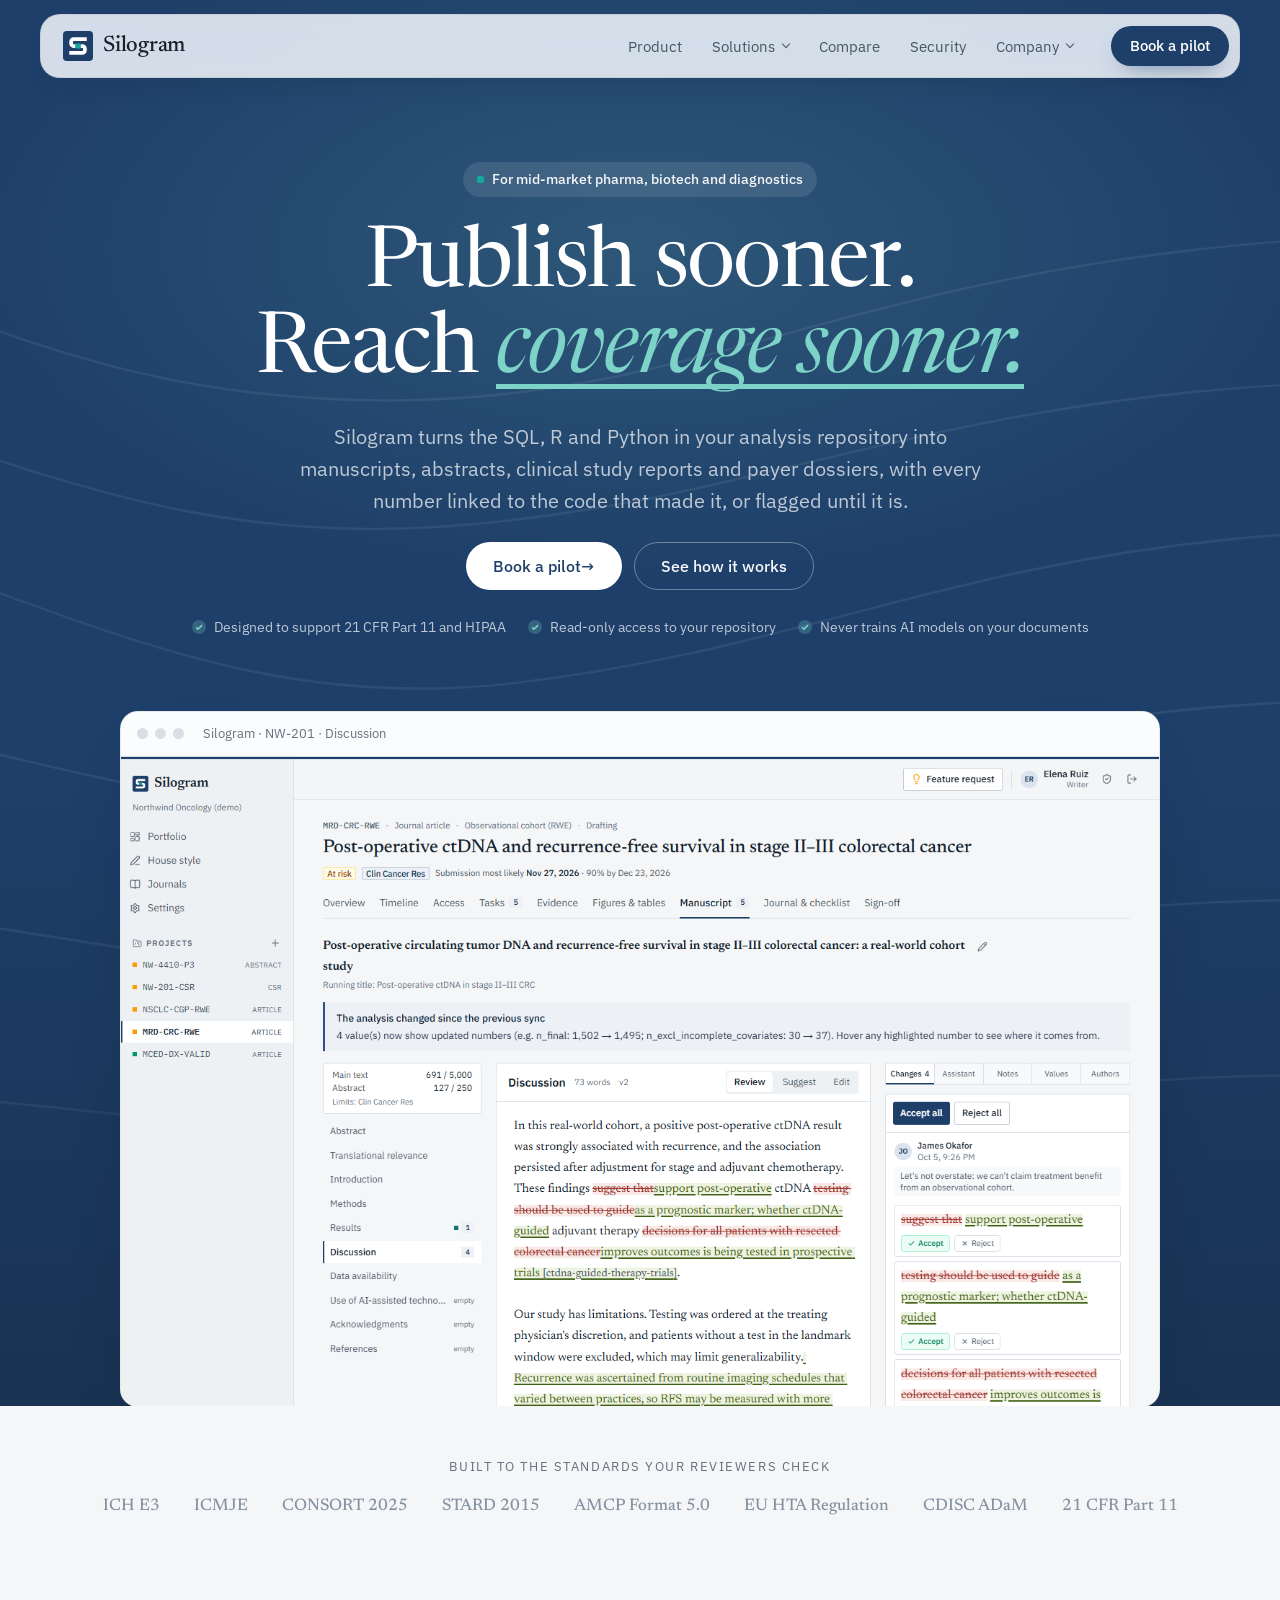
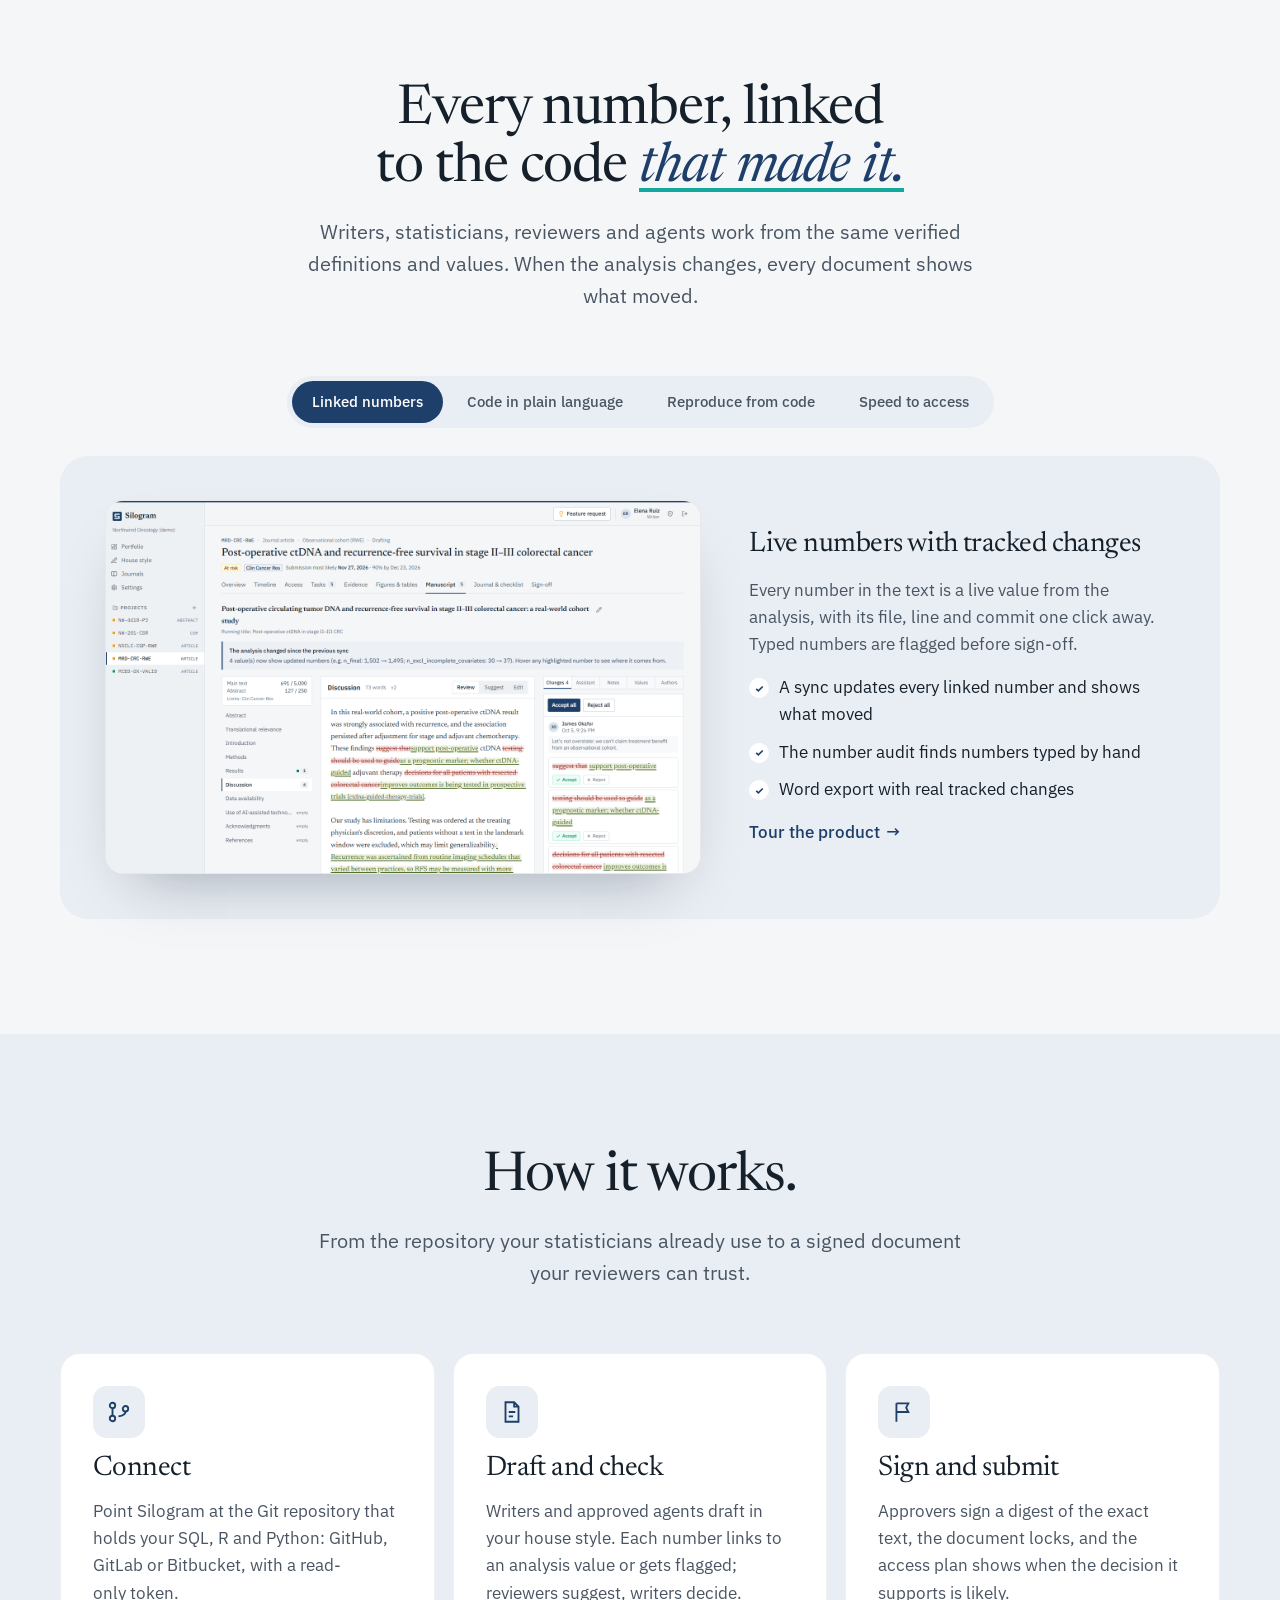
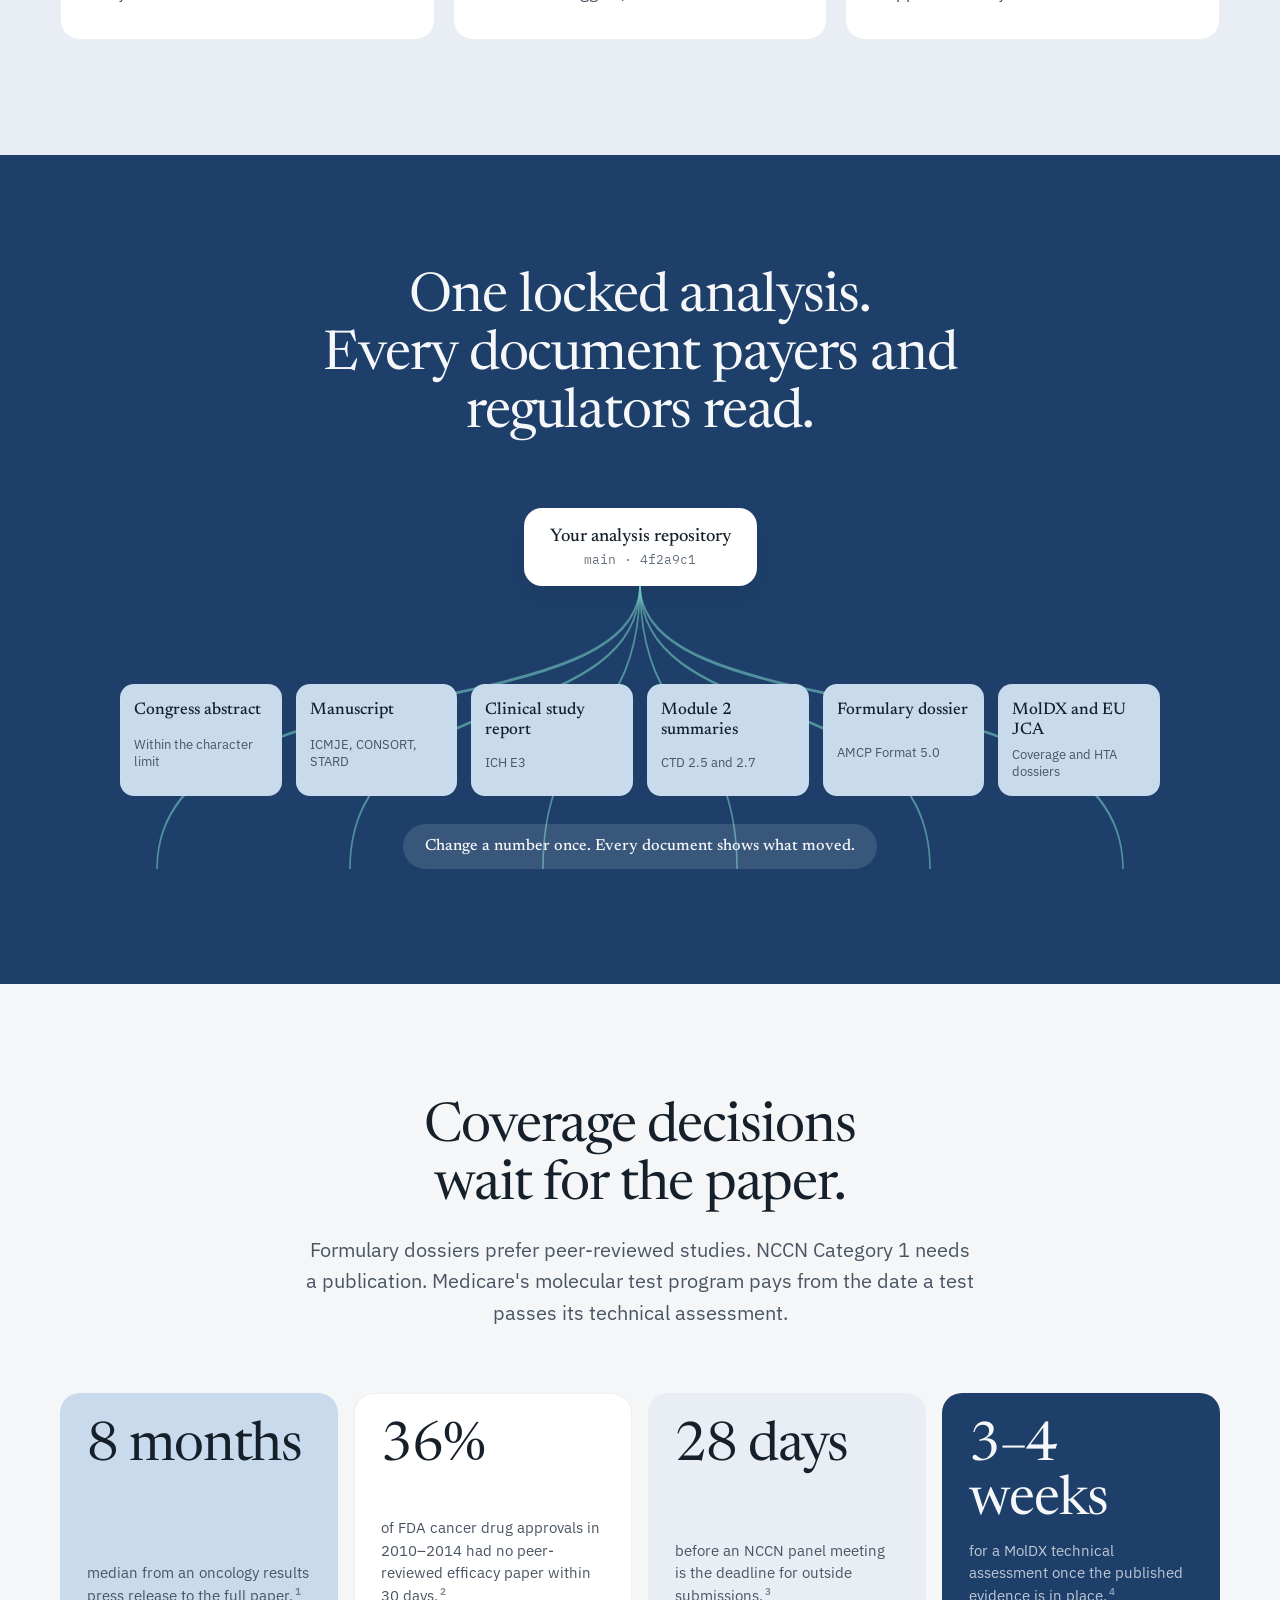
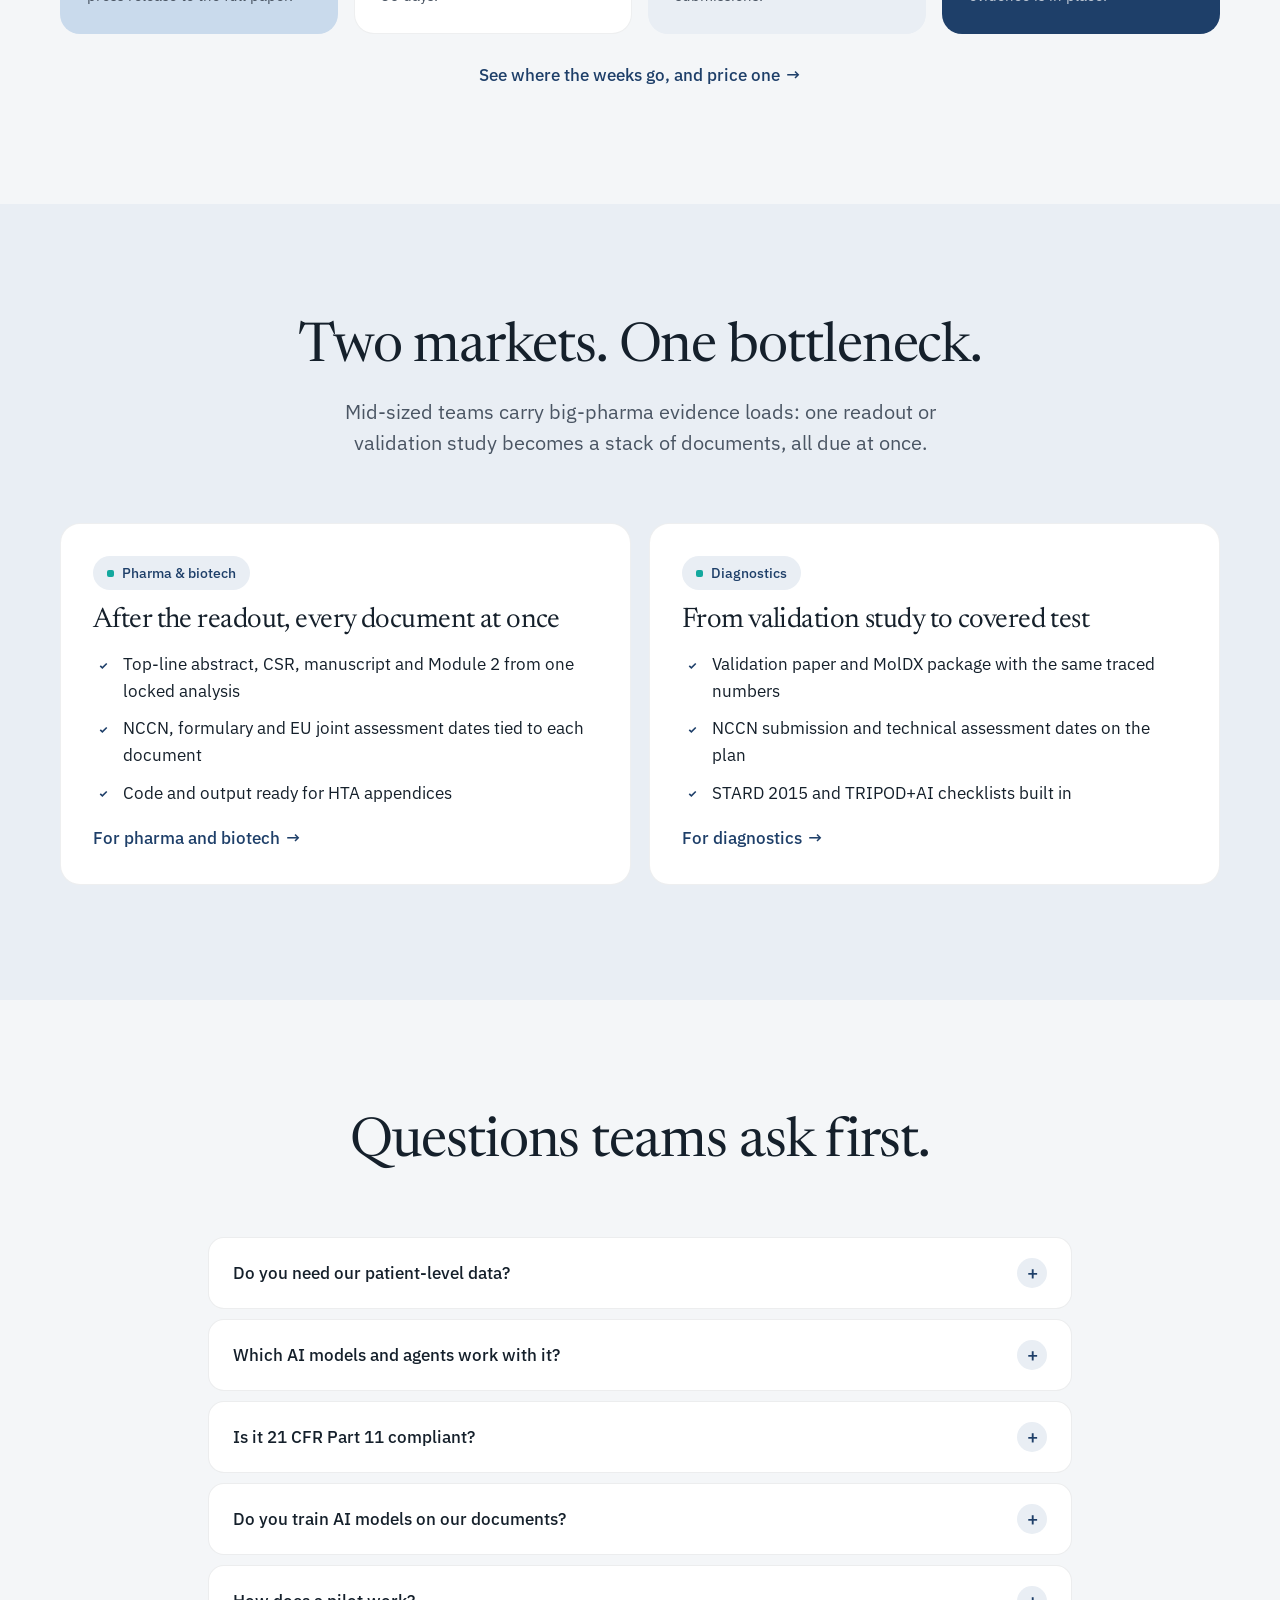
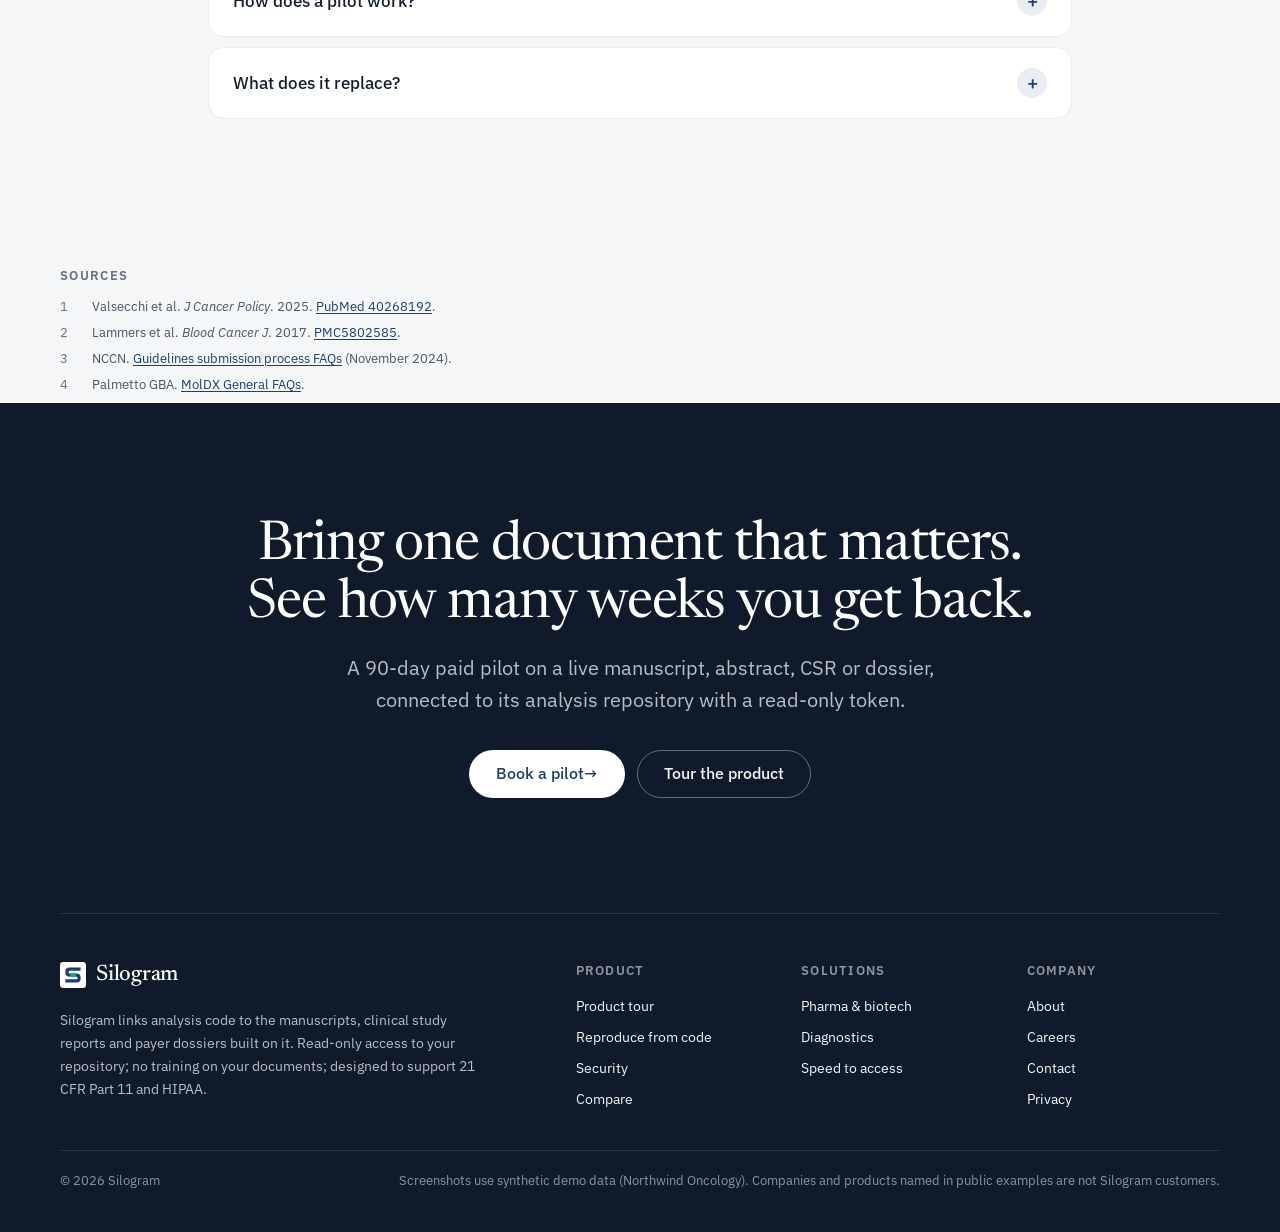
==== commit 788eb610: "Update the Silogram website" ====
--- a/index.html
+++ b/index.html
@@ -30,7 +30,7 @@
 <div class="nav-shell">
     <div class="nav-bar">
       <a class="brand" href="index.html" aria-label="Silogram home"><svg class="mark" viewBox="0 0 24 24" width="30" height="30" aria-hidden="true" focusable="false"><rect class="mark-bg" width="24" height="24" rx="3"/><path class="mark-line" d="M19 6.5H8.5A2 2 0 0 0 6.5 8.5V10A2 2 0 0 0 8.5 12H10M14 12H15.5A2 2 0 0 1 17.5 14V15.5A2 2 0 0 1 15.5 17.5H5"/><rect class="mark-dot" x="10" y="10" width="4" height="4"/></svg><span>Silogram</span></a>
-      <nav class="nav" id="site-nav" aria-label="Main"><ul role="list"><li><a href="product.html">Product</a></li><li><a href="pharma.html">Pharma & biotech</a></li><li><a href="diagnostics.html">Diagnostics</a></li><li><a href="access.html">Speed to access</a></li><li><a href="compare.html">Compare</a></li><li><a href="security.html">Security</a></li><li><a href="company.html">Company</a></li></ul></nav>
+      <nav class="nav" id="site-nav" aria-label="Main"><ul role="list"><li><a href="product.html">Product</a></li><li><details class="nav-menu"><summary>Solutions</summary><ul role="list"><li><a href="pharma.html"><span class="menu-label">Pharma & biotech</span><span class="menu-note">Formulary, guidelines, HTA</span></a></li><li><a href="diagnostics.html"><span class="menu-label">Diagnostics</span><span class="menu-note">MolDX, NCCN, commercial plans</span></a></li><li><a href="access.html"><span class="menu-label">Speed to access</span><span class="menu-note">Price a week with your numbers</span></a></li></ul></details></li><li><a href="compare.html">Compare</a></li><li><a href="security.html">Security</a></li><li><details class="nav-menu"><summary>Company</summary><ul role="list"><li><a href="about.html"><span class="menu-label">About</span><span class="menu-note">Why Silogram exists, and who builds it</span></a></li><li><a href="careers.html"><span class="menu-label">Careers</span><span class="menu-note">The first roles we're hiring for</span></a></li><li><a href="contact.html"><span class="menu-label">Contact</span><span class="menu-note">Pilots, security, press</span></a></li></ul></details></li></ul></nav>
       <a class="btn btn-primary btn-small nav-cta" href="mailto:mmargolis27@gmail.com?subject=Silogram%20pilot">Book a pilot</a>
       <button class="menu-toggle" type="button" aria-expanded="false" aria-controls="site-nav">Menu</button>
     </div>
@@ -260,9 +260,9 @@
           <a class="brand" href="index.html" aria-label="Silogram home"><svg class="mark" viewBox="0 0 24 24" width="26" height="26" aria-hidden="true" focusable="false"><rect class="mark-bg" width="24" height="24" rx="3"/><path class="mark-line" d="M19 6.5H8.5A2 2 0 0 0 6.5 8.5V10A2 2 0 0 0 8.5 12H10M14 12H15.5A2 2 0 0 1 17.5 14V15.5A2 2 0 0 1 15.5 17.5H5"/><rect class="mark-dot" x="10" y="10" width="4" height="4"/></svg><span>Silogram</span></a>
           <p class="footer-blurb">Silogram links analysis code to the manuscripts, clinical study reports and payer dossiers built on it. Read-only access to your repository; no training on your documents; designed to support 21 CFR Part 11 and HIPAA.</p>
         </div>
-        <div><h3>Product</h3><ul role="list"><li><a href="product.html">Product tour</a></li><li><a href="product.html#reproduce">Reproduce from code</a></li><li><a href="access.html">Speed to access</a></li><li><a href="security.html">Security</a></li></ul></div>
-        <div><h3>Solutions</h3><ul role="list"><li><a href="pharma.html">Pharma & biotech</a></li><li><a href="diagnostics.html">Diagnostics</a></li><li><a href="compare.html">Compare</a></li></ul></div>
-        <div><h3>Company</h3><ul role="list"><li><a href="company.html">About</a></li><li><a href="mailto:mmargolis27@gmail.com?subject=Silogram%20pilot">Book a pilot</a></li><li><a href="mailto:mmargolis27@gmail.com?subject=Silogram">Contact</a></li><li><a href="privacy.html">Privacy</a></li></ul></div>
+        <div><h3>Product</h3><ul role="list"><li><a href="product.html">Product tour</a></li><li><a href="product.html#reproduce">Reproduce from code</a></li><li><a href="security.html">Security</a></li><li><a href="compare.html">Compare</a></li></ul></div>
+        <div><h3>Solutions</h3><ul role="list"><li><a href="pharma.html">Pharma & biotech</a></li><li><a href="diagnostics.html">Diagnostics</a></li><li><a href="access.html">Speed to access</a></li></ul></div>
+        <div><h3>Company</h3><ul role="list"><li><a href="about.html">About</a></li><li><a href="careers.html">Careers</a></li><li><a href="contact.html">Contact</a></li><li><a href="privacy.html">Privacy</a></li></ul></div>
       </div>
       <div class="footer-legal">
         <p>© 2026 Silogram</p>
--- a/assets/site.css
+++ b/assets/site.css
@@ -72,7 +72,7 @@
 .tiny { font-size: 0.8125rem; color: var(--faint); }
 .hl { color: var(--teal-light); background: linear-gradient(transparent 88%, currentColor 88%, currentColor 94%, transparent 94%); font-style: italic; }
 .hl-ink { color: var(--navy); font-style: italic; background: linear-gradient(transparent 86%, var(--teal) 86%, var(--teal) 93%, transparent 93%); }
-.pill-tag { display: inline-flex; align-items: center; gap: 8px; padding: 6px 14px; border-radius: 999px; background: var(--wash); color: var(--navy); font-size: 0.875rem; font-weight: 500; }
+.pill-tag { display: inline-flex; width: fit-content; max-width: 100%; align-items: center; gap: 8px; padding: 6px 14px; border-radius: 999px; background: var(--wash); color: var(--navy); font-size: 0.875rem; font-weight: 500; }
 .pill-tag::before { content: ""; width: 7px; height: 7px; border-radius: 2px; background: var(--teal); }
 .on-dark .pill-tag { background: rgba(255, 255, 255, 0.1); color: var(--on-dark); }
 
@@ -136,16 +136,34 @@
 .nav a[aria-current="page"] { color: var(--ink); background: var(--wash); font-weight: 500; }
 .nav-cta { flex: none; }
 .menu-toggle { display: none; margin-left: auto; min-height: 40px; padding: 8px 16px; border-radius: 999px; border: 1px solid rgba(21, 32, 43, 0.2); background: transparent; color: var(--ink); font: 500 0.95rem/1 var(--font-sans); cursor: pointer; }
-@media (max-width: 1120px) {
+
+/* Menus (Solutions, Company): <details>, so they work without JavaScript */
+.nav-menu { position: relative; }
+.nav-menu > summary { display: flex; align-items: center; gap: 8px; padding: 9px 14px; border-radius: 999px; color: var(--muted); font-size: 0.95rem; white-space: nowrap; cursor: pointer; list-style: none; }
+.nav-menu > summary::-webkit-details-marker { display: none; }
+.nav-menu > summary::after { content: ""; width: 6px; height: 6px; border-right: 1.5px solid currentColor; border-bottom: 1.5px solid currentColor; transform: translateY(-2px) rotate(45deg); transition: transform 0.15s; }
+.nav-menu[open] > summary::after { transform: translateY(1px) rotate(-135deg); }
+.nav-menu > summary:hover, .nav-menu[open] > summary { color: var(--ink); background: var(--wash); }
+.nav-menu > summary.is-current { color: var(--ink); font-weight: 500; }
+.nav-menu > summary:focus-visible { outline: 2px solid var(--navy); outline-offset: 2px; }
+.nav .nav-menu > ul { position: absolute; top: calc(100% + 12px); left: 50%; transform: translateX(-50%); z-index: 50; display: grid; gap: 2px; width: 300px; padding: 8px; border-radius: 18px; background: var(--panel); border: 1px solid rgba(21, 32, 43, 0.08); box-shadow: var(--shadow-soft); }
+.nav .nav-menu a { display: grid; gap: 2px; padding: 10px 14px; border-radius: 12px; white-space: normal; }
+.menu-label { color: var(--ink); font-weight: 500; }
+.menu-note { color: var(--faint); font-size: 0.85rem; }
+.nav .nav-menu a[aria-current="page"] .menu-label { color: var(--navy); }
+
+@media (max-width: 900px) {
   .nav-bar { flex-wrap: wrap; }
   html.js .menu-toggle { display: inline-flex; }
   html.js .nav-cta { display: none; }
   .nav { order: 3; width: 100%; margin-left: 0; }
   .nav ul { flex-direction: column; padding: 6px 0 4px; }
-  .nav a { padding: 12px 14px; font-size: 1.05rem; }
+  .nav a, .nav-menu > summary { padding: 12px 14px; font-size: 1.05rem; }
+  .nav-menu > summary { justify-content: space-between; }
+  .nav .nav-menu > ul { position: static; transform: none; width: auto; padding: 0 0 6px 10px; border: 0; box-shadow: none; background: transparent; }
   html.js .nav:not(.is-open) { display: none; }
 }
-@media (max-width: 1120px) and (min-width: 560px) { html.js .nav-cta { display: inline-flex; margin-left: auto; } .menu-toggle { margin-left: 8px; } }
+@media (max-width: 900px) and (min-width: 560px) { html.js .nav-cta { display: inline-flex; margin-left: auto; } .menu-toggle { margin-left: 8px; } }
 
 /* Hero */
 .hero { position: relative; margin-top: -86px; padding: 170px 0 0; background: var(--navy); color: var(--on-dark); overflow: hidden; isolation: isolate; }
@@ -386,3 +404,16 @@
   .compare td::before { content: attr(data-label); color: var(--muted); }
   .compare td.us { background: none; }
 }
+
+/* About, Careers, Contact */
+.grid-top { align-items: start; }
+.prose { display: grid; gap: 16px; max-width: 40rem; color: var(--muted); font-size: 1.075rem; line-height: 1.65; }
+.roles { display: grid; gap: 18px; }
+.role { display: grid; gap: 16px; padding: clamp(22px, 2.6vw, 34px); border-radius: var(--r-md); background: var(--panel); border: 1px solid rgba(21, 32, 43, 0.07); }
+.role > p { color: var(--muted); max-width: 46rem; }
+.role-head { display: flex; flex-wrap: wrap; align-items: flex-start; justify-content: space-between; gap: 12px 24px; }
+.role-head h3 { font-size: clamp(1.35rem, 1.2rem + 0.5vw, 1.6rem); }
+.role-cols { display: grid; grid-template-columns: minmax(0, 1fr); gap: 18px; padding-top: 16px; border-top: 1px solid var(--line); }
+@media (min-width: 760px) { .role-cols { grid-template-columns: repeat(2, minmax(0, 1fr)); } }
+.role-cols h4 { margin-bottom: 10px; font: 600 0.8125rem/1.4 var(--font-sans); letter-spacing: 0.08em; text-transform: uppercase; color: var(--faint); }
+.role-open { background: transparent; border-style: dashed; border-color: rgba(21, 32, 43, 0.18); }
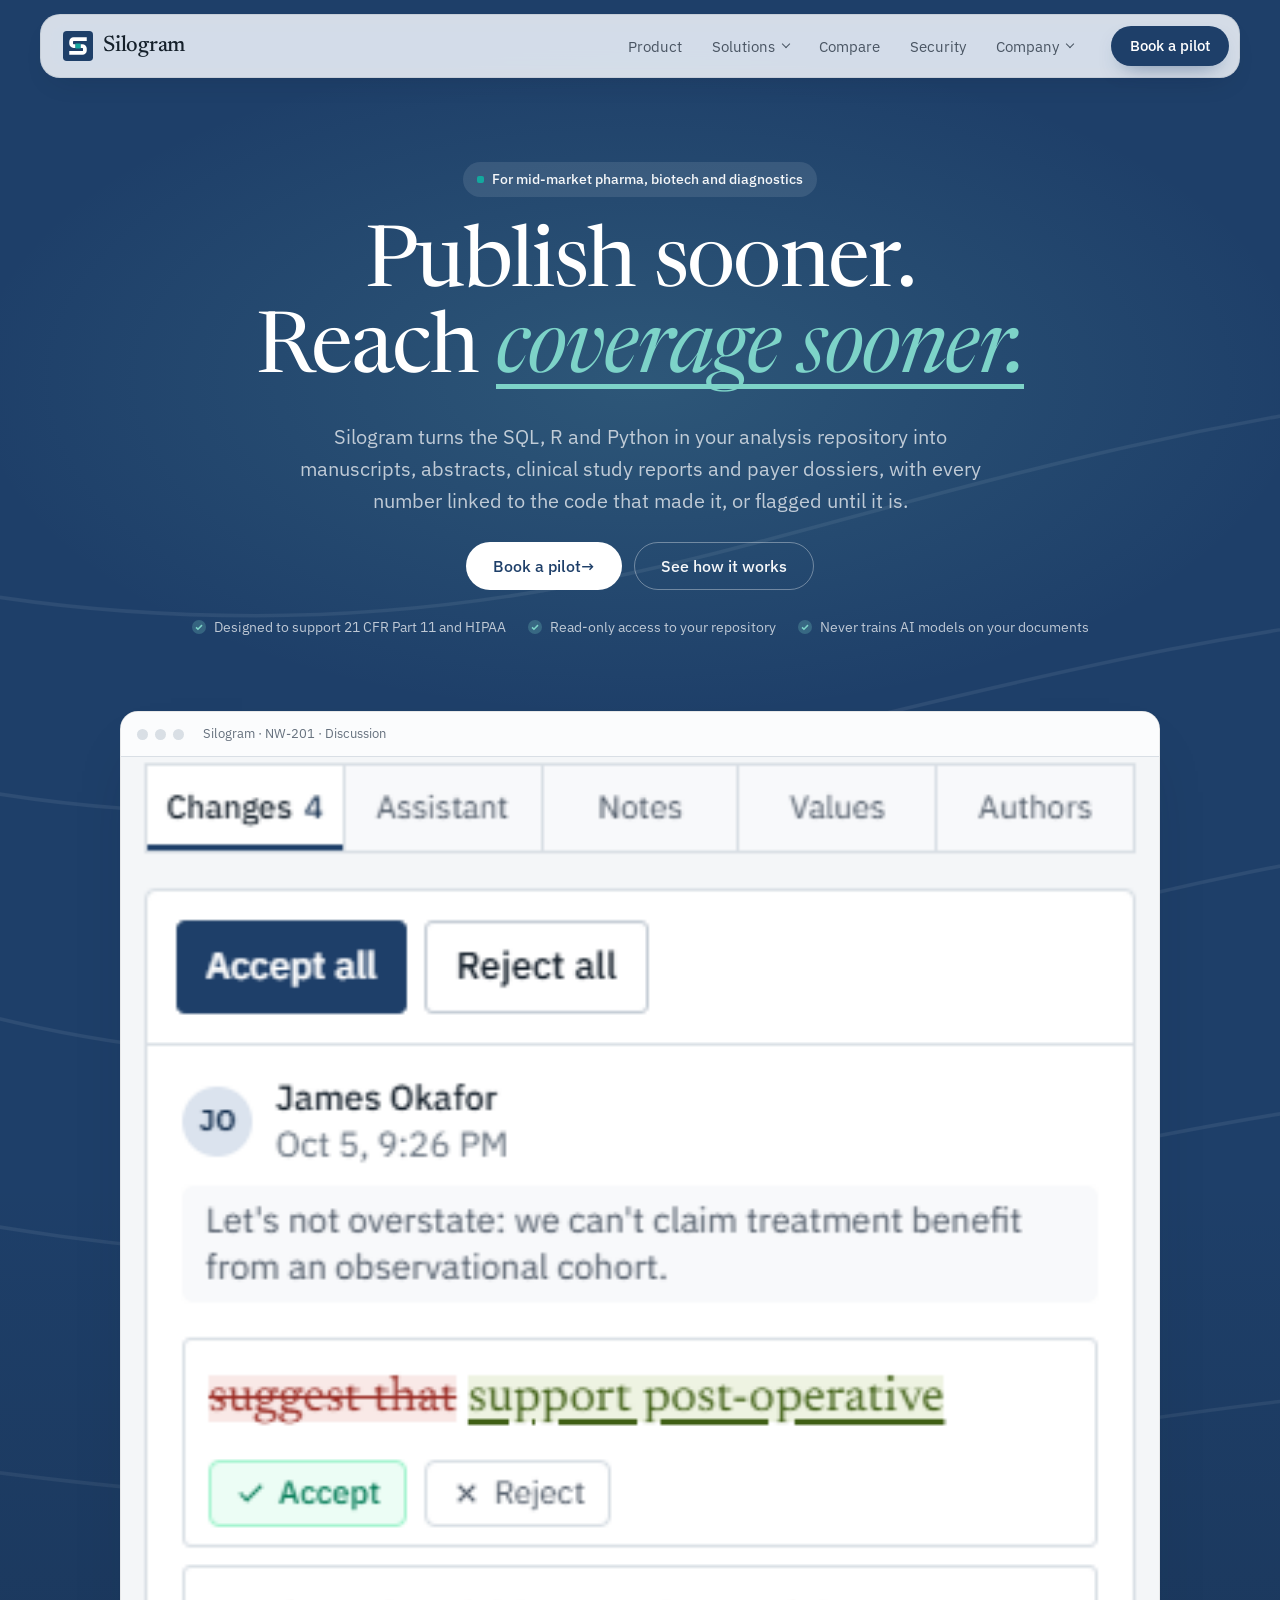
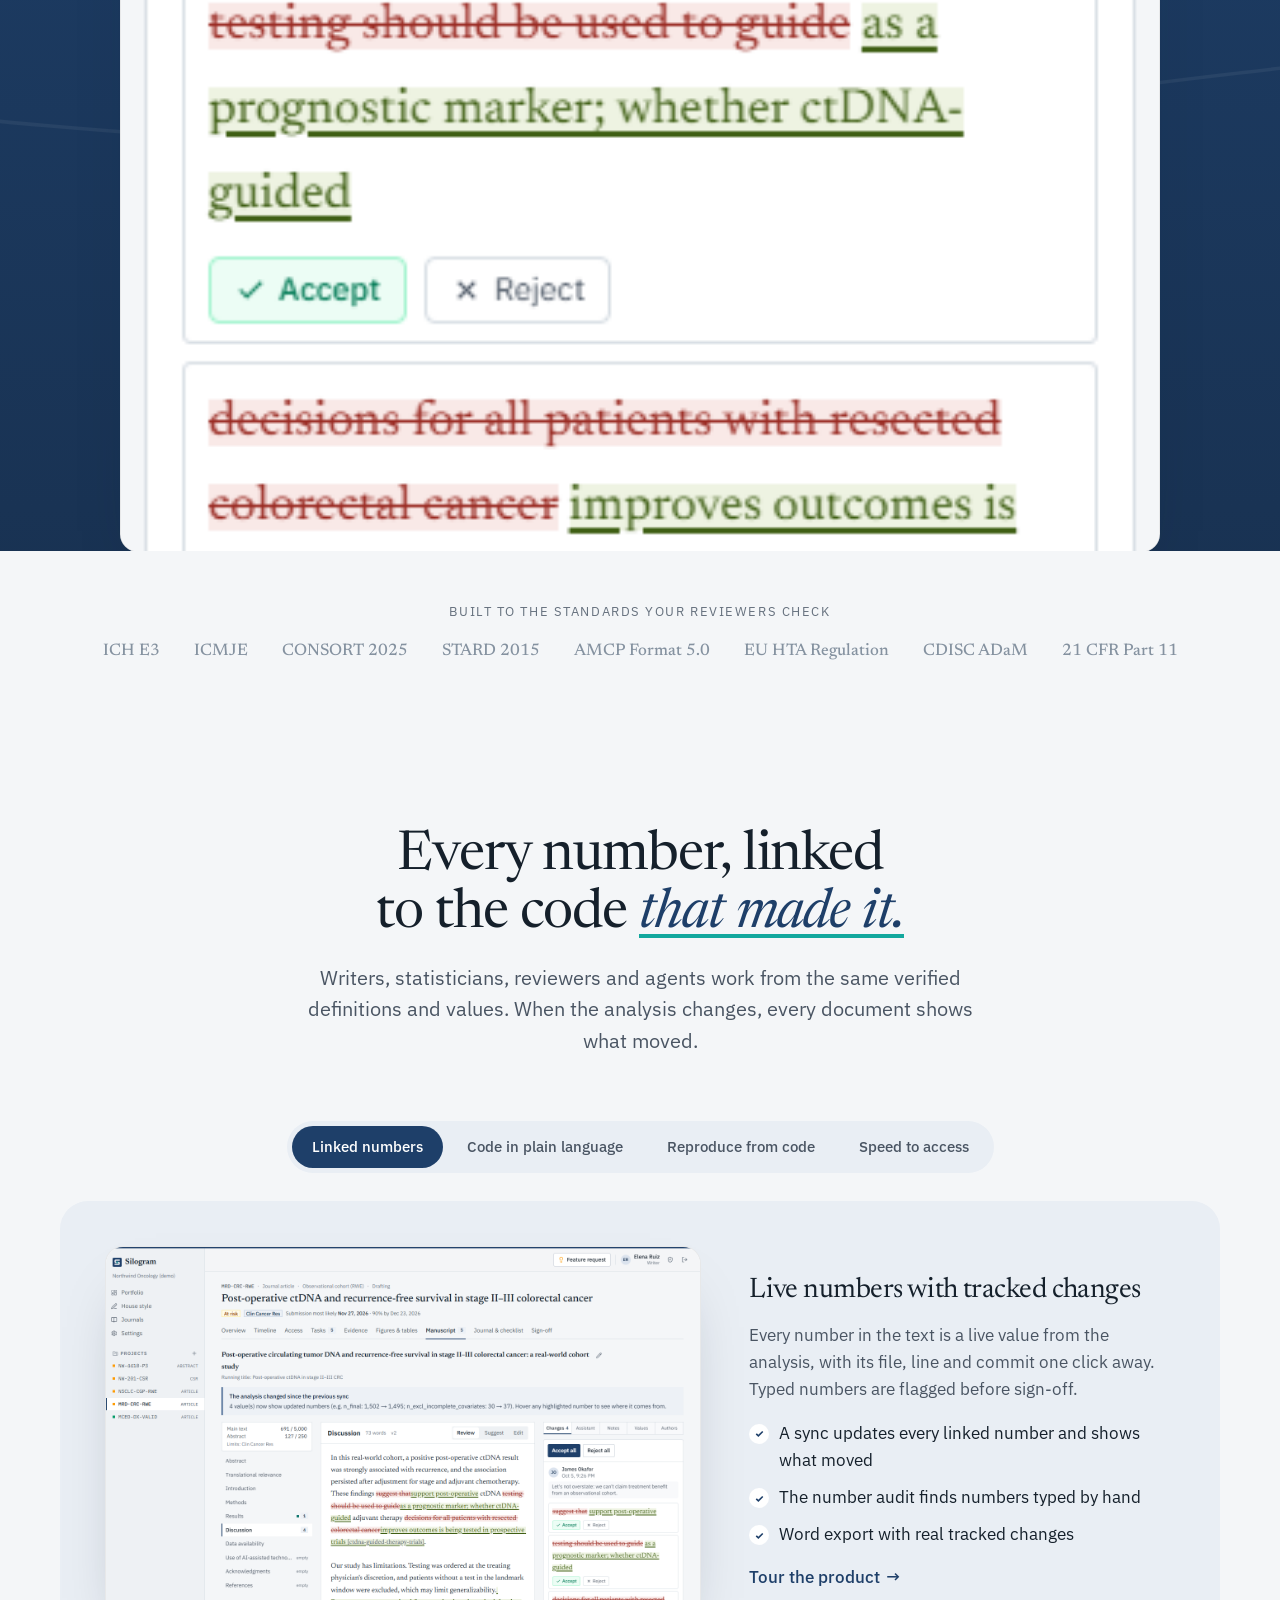
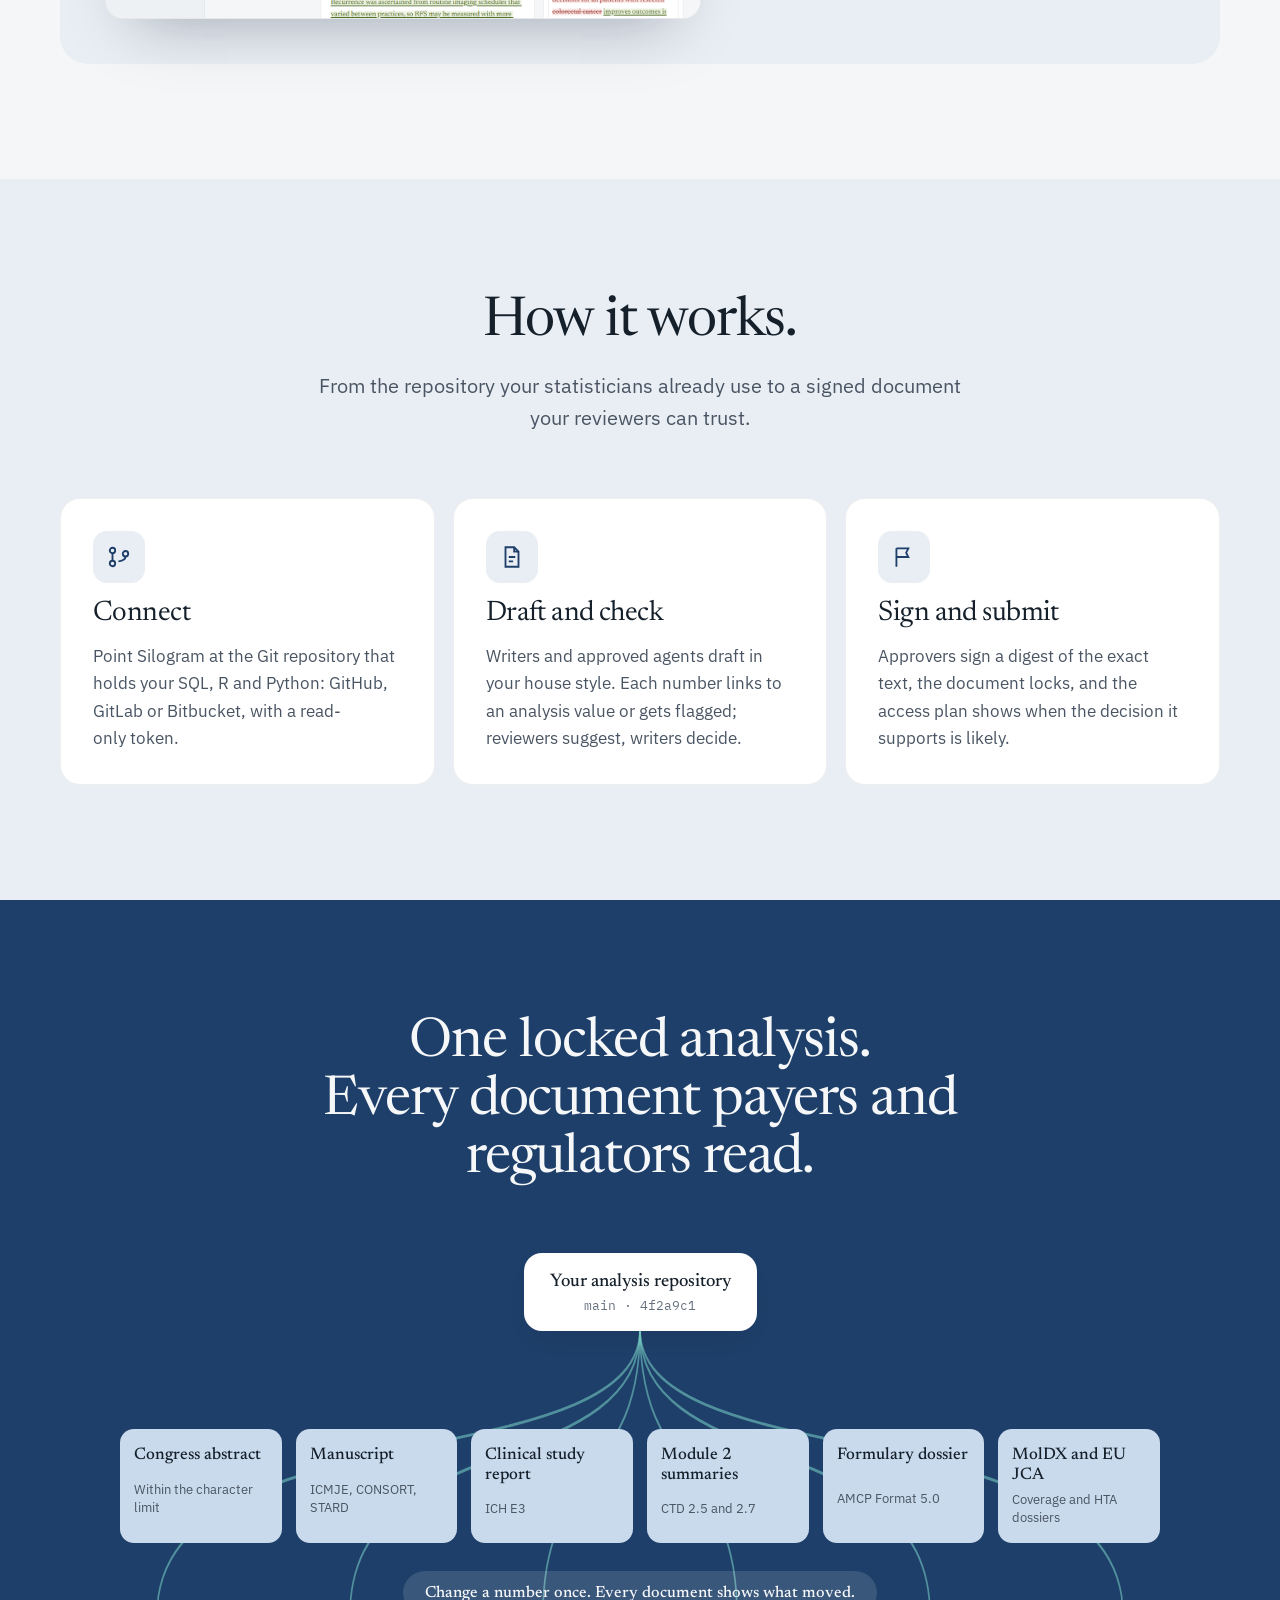
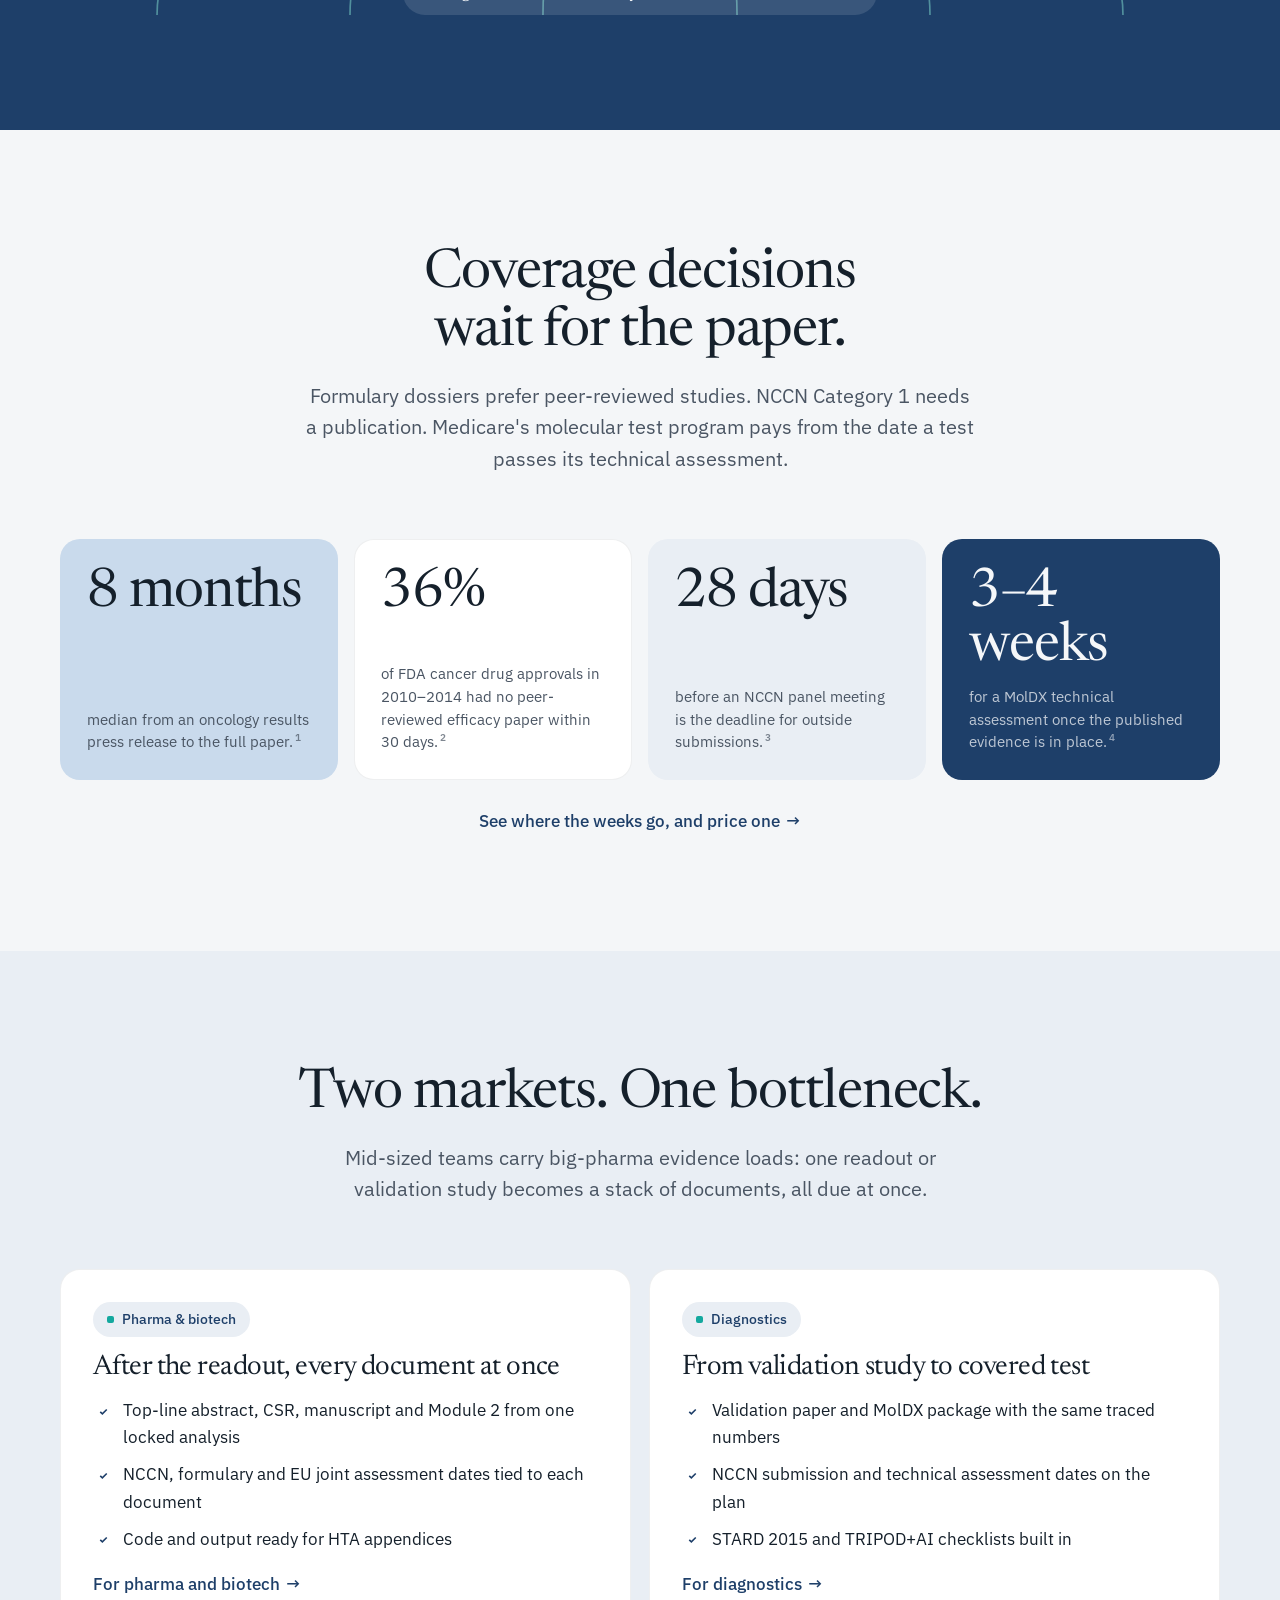
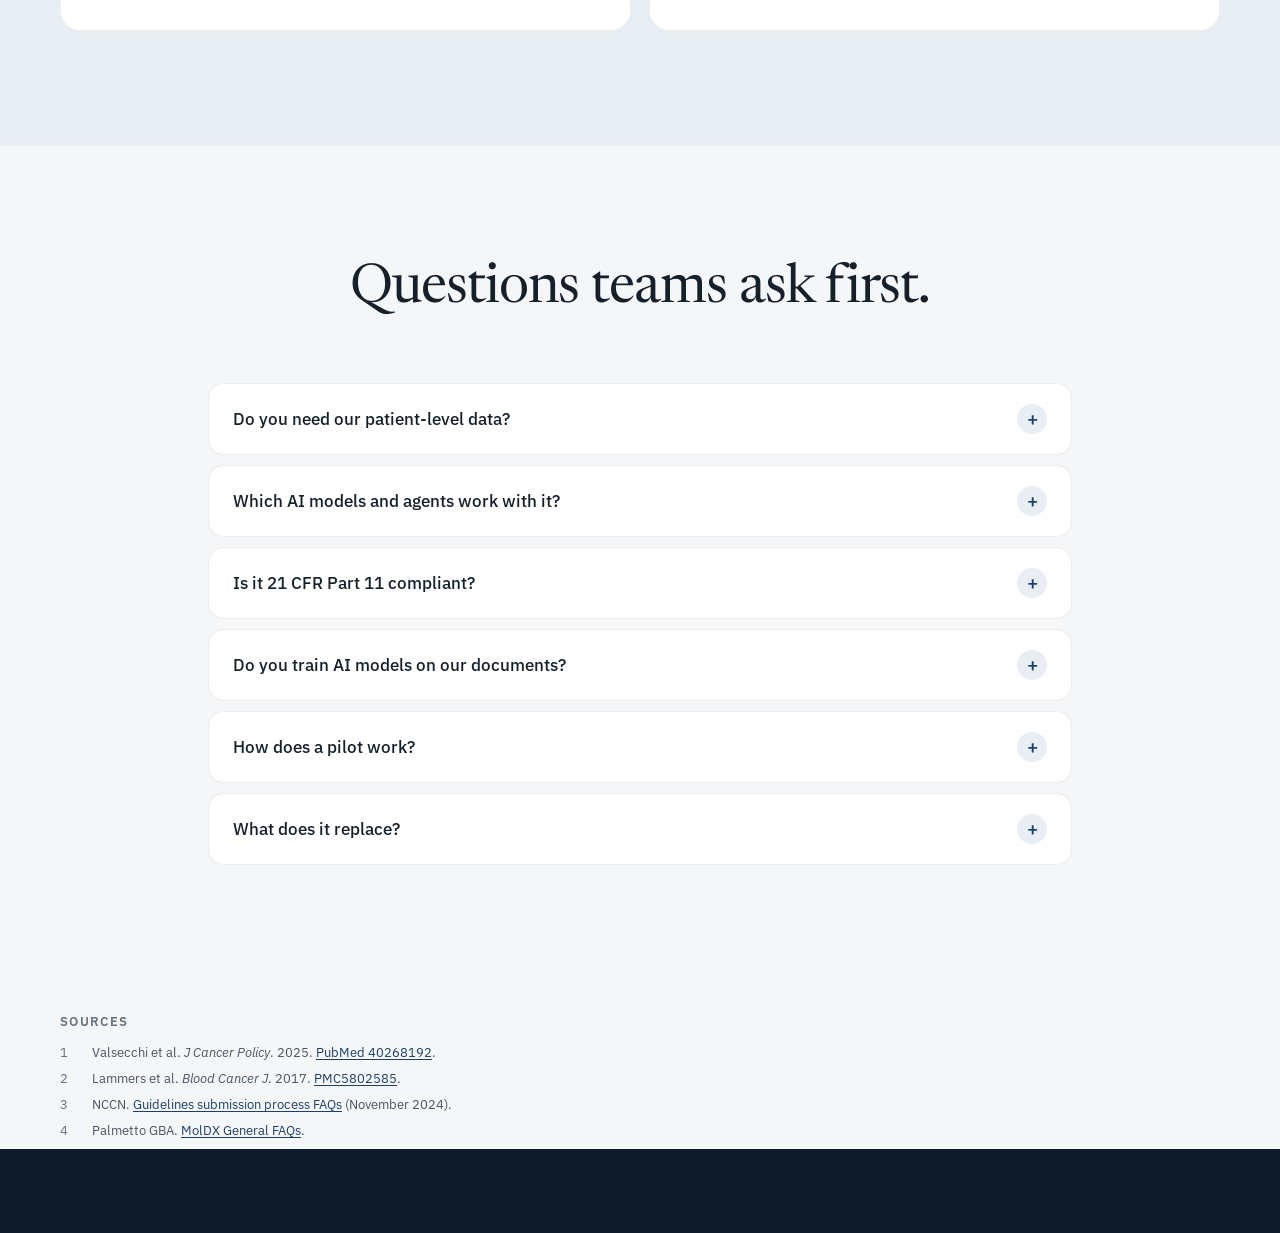
==== commit 9af5a95f: "Update the Silogram website" ====
--- a/index.html
+++ b/index.html
@@ -3,6 +3,7 @@
 <head>
 <meta charset="utf-8">
 <meta name="viewport" content="width=device-width, initial-scale=1, viewport-fit=cover">
+<meta name="format-detection" content="telephone=no, date=no, address=no">
 <script>document.documentElement.classList.add("js")</script>
 <meta name="robots" content="noindex, nofollow">
 <title>Silogram · Publish sooner. Reach coverage sooner.</title>
@@ -30,7 +31,7 @@
 <div class="nav-shell">
     <div class="nav-bar">
       <a class="brand" href="index.html" aria-label="Silogram home"><svg class="mark" viewBox="0 0 24 24" width="30" height="30" aria-hidden="true" focusable="false"><rect class="mark-bg" width="24" height="24" rx="3"/><path class="mark-line" d="M19 6.5H8.5A2 2 0 0 0 6.5 8.5V10A2 2 0 0 0 8.5 12H10M14 12H15.5A2 2 0 0 1 17.5 14V15.5A2 2 0 0 1 15.5 17.5H5"/><rect class="mark-dot" x="10" y="10" width="4" height="4"/></svg><span>Silogram</span></a>
-      <nav class="nav" id="site-nav" aria-label="Main"><ul role="list"><li><a href="product.html">Product</a></li><li><details class="nav-menu"><summary>Solutions</summary><ul role="list"><li><a href="pharma.html"><span class="menu-label">Pharma & biotech</span><span class="menu-note">Formulary, guidelines, HTA</span></a></li><li><a href="diagnostics.html"><span class="menu-label">Diagnostics</span><span class="menu-note">MolDX, NCCN, commercial plans</span></a></li><li><a href="access.html"><span class="menu-label">Speed to access</span><span class="menu-note">Price a week with your numbers</span></a></li></ul></details></li><li><a href="compare.html">Compare</a></li><li><a href="security.html">Security</a></li><li><details class="nav-menu"><summary>Company</summary><ul role="list"><li><a href="about.html"><span class="menu-label">About</span><span class="menu-note">Why Silogram exists, and who builds it</span></a></li><li><a href="careers.html"><span class="menu-label">Careers</span><span class="menu-note">The first roles we're hiring for</span></a></li><li><a href="contact.html"><span class="menu-label">Contact</span><span class="menu-note">Pilots, security, press</span></a></li></ul></details></li></ul></nav>
+      <nav class="nav" id="site-nav" aria-label="Main"><ul role="list"><li><a href="product.html">Product</a></li><li><details class="nav-menu"><summary>Solutions</summary><ul role="list"><li><a href="pharma.html"><span class="menu-label">Pharma & biotech</span><span class="menu-note">Formulary, guidelines, HTA</span></a></li><li><a href="diagnostics.html"><span class="menu-label">Diagnostics</span><span class="menu-note">MolDX, NCCN, commercial plans</span></a></li><li><a href="access.html"><span class="menu-label">Speed to access</span><span class="menu-note">Price a week with your numbers</span></a></li></ul></details></li><li><a href="compare.html">Compare</a></li><li><a href="security.html">Security</a></li><li><details class="nav-menu"><summary>Company</summary><ul role="list"><li><a href="about.html"><span class="menu-label">About</span><span class="menu-note">Why Silogram exists, and who builds it</span></a></li><li><a href="careers.html"><span class="menu-label">Careers</span><span class="menu-note">The first roles we're hiring for</span></a></li><li><a href="contact.html"><span class="menu-label">Contact</span><span class="menu-note">Pilots, security, press</span></a></li></ul></details></li><li class="nav-menu-cta"><a class="btn btn-primary" href="mailto:mmargolis27@gmail.com?subject=Silogram%20pilot">Book a pilot</a></li></ul></nav>
       <a class="btn btn-primary btn-small nav-cta" href="mailto:mmargolis27@gmail.com?subject=Silogram%20pilot">Book a pilot</a>
       <button class="menu-toggle" type="button" aria-expanded="false" aria-controls="site-nav">Menu</button>
     </div>
@@ -52,19 +53,19 @@
   <div class="wrap">
     <div class="hero-inner">
       <p class="pill-tag">For mid-market pharma, biotech and diagnostics</p>
-      <h1 id="hero-title">Publish sooner.<br>Reach <span class="hl">coverage sooner.</span></h1>
+      <h1 id="hero-title"><span class="ln">Publish sooner.</span><br><span class="ln">Reach <span class="hl">coverage sooner.</span></span></h1>
       <p class="lead">Silogram turns the SQL, R and Python in your analysis repository into manuscripts, abstracts, clinical study reports and payer dossiers, with every number linked to the code that made it, or flagged until it is.</p>
       <div class="actions">
         <a class="btn btn-light" href="mailto:mmargolis27@gmail.com?subject=Silogram%20pilot"><span class="arrow">Book a pilot</span></a>
         <a class="btn btn-ghost" href="#how">See how it works</a>
       </div>
-      <p class="proof"><span>Designed to support 21 CFR Part 11 and HIPAA</span><span>Read-only access to your repository</span><span>Never trains AI models on your documents</span></p>
+      <p class="proof"><span>Designed to support 21&nbsp;CFR&nbsp;Part&nbsp;11 and HIPAA</span><span>Read-only access to your repository</span><span>Never trains AI models on your documents</span></p>
     </div>
   </div>
   <div class="hero-shot">
     <div class="window">
       <div class="window-bar" aria-hidden="true"><i></i><i></i><i></i><span>Silogram · NW-201 · Discussion</span></div>
-      <img src="assets/manuscript.png" width="1440" height="900" alt="Silogram's document workspace: a co-author's tracked changes in the Discussion section, a notice that analysis values changed since the last sync, and a panel to accept or reject each suggestion." fetchpriority="high">
+      <picture><source media="(max-width: 719px)" srcset="assets/manuscript-review-phone.png" width="356" height="478"><img src="assets/manuscript.png" width="1440" height="900" alt="Silogram's document workspace: a co-author's tracked changes in the Discussion section, a notice that analysis values changed since the last sync, and a panel to accept or reject each suggestion." fetchpriority="high"></picture>
     </div>
   </div>
 </section>
@@ -92,7 +93,7 @@
         <button type="button" role="tab" id="t-access" aria-controls="p-access" aria-selected="false" tabindex="-1">Speed to access</button>
       </div>
       <div class="tabpanel panel" role="tabpanel" id="p-numbers" aria-labelledby="t-numbers">
-        <div class="window"><img src="assets/manuscript.png" width="1440" height="900" loading="lazy" alt="Document workspace with tracked insertions and deletions and a changes panel."></div>
+        <div class="window"><picture><source media="(max-width: 719px)" srcset="assets/manuscript-phone.png" width="536" height="488"><img src="assets/manuscript.png" width="1440" height="900" loading="lazy" alt="Document workspace with tracked insertions and deletions and a changes panel."></picture></div>
         <div class="panel-copy">
           <h3>Live numbers with tracked changes</h3>
           <p>Every number in the text is a live value from the analysis, with its file, line and commit one click away. Typed numbers are flagged before sign-off.</p>
@@ -101,7 +102,7 @@
         </div>
       </div>
       <div class="tabpanel panel" role="tabpanel" id="p-code" aria-labelledby="t-code">
-        <div class="window"><img src="assets/evidence.png" width="1440" height="900" loading="lazy" alt="The analysis cohort read from SQL, R and Python: each eligibility step with its patient count and a link to the lines that apply it."></div>
+        <div class="window"><picture><source media="(max-width: 719px)" srcset="assets/evidence-phone.png" width="536" height="496"><img src="assets/evidence.png" width="1440" height="900" loading="lazy" alt="The analysis cohort read from SQL, R and Python: each eligibility step with its patient count and a link to the lines that apply it."></picture></div>
         <div class="panel-copy">
           <h3>The cohort, read from the code</h3>
           <p>Silogram reads the SQL, R and Python and writes each eligibility step, variable and endpoint in plain language, with the patients left after each step.</p>
@@ -110,7 +111,7 @@
         </div>
       </div>
       <div class="tabpanel panel" role="tabpanel" id="p-reproduce" aria-labelledby="t-reproduce">
-        <div class="window"><img src="assets/reproduce.png" width="1120" height="347" loading="lazy" alt="Reproduce from code: a runner re-ran a synthetic validation analysis and all 12 values, the table and the figure match the committed outputs."></div>
+        <div class="window"><picture><source media="(max-width: 719px)" srcset="assets/reproduce-phone.png" width="560" height="347"><img src="assets/reproduce.png" width="1120" height="347" loading="lazy" alt="Reproduce from code: a runner re-ran a synthetic validation analysis and all 12 values, the table and the figure match the committed outputs."></picture></div>
         <div class="panel-copy">
           <h3>Proof the code produces the numbers</h3>
           <p>A runner re-runs your analysis at a commit in a sandbox with no network access and checks that it produces every value, table and figure the documents cite.</p>
@@ -119,7 +120,7 @@
         </div>
       </div>
       <div class="tabpanel panel" role="tabpanel" id="p-access" aria-labelledby="t-access">
-        <div class="window"><img src="assets/portfolio-access.png" width="1120" height="444" loading="lazy" alt="Evidence-to-access card: the decisions waiting on each document, their likely dates and the revenue deferred by each week of delay (synthetic data)."></div>
+        <div class="window"><picture><source media="(max-width: 719px)" srcset="assets/portfolio-access-phone.png" width="560" height="444"><img src="assets/portfolio-access.png" width="1120" height="444" loading="lazy" alt="Evidence-to-access card: the decisions waiting on each document, their likely dates and the revenue deferred by each week of delay (synthetic data)."></picture></div>
         <div class="panel-copy">
           <h3>Dates tied to the decisions they unlock</h3>
           <p>Link each document to the coverage, formulary, guideline or approval decision it supports. See when it is likely and what a week of delay costs.</p>
@@ -160,7 +161,7 @@
 <section class="band band-navy on-dark" aria-labelledby="flow-title">
   <div class="wrap">
     <div class="head">
-      <h2 id="flow-title">One locked analysis.<br>Every document payers and regulators read.</h2>
+      <h2 id="flow-title"><span class="ln">One locked analysis.</span><br><span class="ln">Every document payers and regulators read.</span></h2>
     </div>
     <div class="flow">
       <svg class="flow-lines" viewBox="0 0 1040 190" preserveAspectRatio="none" aria-hidden="true">
@@ -178,7 +179,7 @@
         <li><b>Formulary dossier</b><span>AMCP Format 5.0</span></li>
         <li><b>MolDX and EU JCA</b><span>Coverage and HTA dossiers</span></li>
       </ul>
-      <p class="flow-foot">Change a number once. Every document shows what moved.</p>
+      <p class="flow-foot"><span class="ln">Change a number once. </span><span class="ln">Every document shows what moved.</span></p>
     </div>
   </div>
 </section>
@@ -191,7 +192,7 @@
     </div>
     <div class="bento">
       <div class="tile tile-sky"><span class="big">8 months</span><p>median from an oncology results press release to the full paper.<a class="ref" href="#src-1">1</a></p></div>
-      <div class="tile"><span class="big">36%</span><p>of FDA cancer drug approvals in 2010–2014 had no peer-reviewed efficacy paper within 30 days.<a class="ref" href="#src-2">2</a></p></div>
+      <div class="tile"><span class="big">36%</span><p>of FDA cancer drug approvals in <span class="nowrap">2010–2014</span> had no peer-reviewed efficacy paper within 30 days.<a class="ref" href="#src-2">2</a></p></div>
       <div class="tile tile-wash"><span class="big">28 days</span><p>before an NCCN panel meeting is the deadline for outside submissions.<a class="ref" href="#src-3">3</a></p></div>
       <div class="tile tile-navy"><span class="big">3–4 weeks</span><p>for a MolDX technical assessment once the published evidence is in place.<a class="ref" href="#src-4">4</a></p></div>
     </div>
@@ -226,12 +227,12 @@
   <div class="wrap">
     <div class="head"><h2 id="faq-title">Questions teams ask first.</h2></div>
     <div class="faq">
-      <details><summary>Do you need our patient-level data?</summary><div><p>No. Silogram reads code and aggregate outputs. Workspaces default to no PHI, and a scanner blocks likely patient identifiers. When you reproduce outputs from code, the runner sits inside your network next to the data; only the declared outputs come back.</p></div></details>
-      <details><summary>Which AI models and agents work with it?</summary><div><p>Any model your company has approved, with your own keys, and any agent that speaks MCP or REST. Agents read verified context; everything they write arrives as a tracked suggestion that a person accepts or rejects.</p></div></details>
-      <details><summary>Is it 21 CFR Part 11 compliant?</summary><div><p>Silogram is designed to support Part 11 and HIPAA: an append-only audit trail, electronic signatures bound to the exact text signed, approval locks and access controls. Compliance also depends on your validation and procedures, so we provide the requirement list, test evidence and templates.</p></div></details>
-      <details><summary>Do you train AI models on our documents?</summary><div><p>No. Your documents and house style stay in your workspace and are never used to train models.</p></div></details>
-      <details><summary>How does a pilot work?</summary><div><p>Ninety days on one live document. We connect its analysis repository with a read-only token, learn your house style from past papers, and measure the time from locked outputs to submission against your recent history. The pilot fee is credited to an annual plan.</p></div></details>
-      <details><summary>What does it replace?</summary><div><p>Copying numbers from tables into Word, re-checking them by hand, and tracking plans in spreadsheets. It works alongside your writers, agencies and statistics team rather than replacing them. <a href="compare.html">See how it compares.</a></p></div></details>
+      <details><summary><span>Do you need our <span class="nowrap">patient-level</span> data?</span></summary><div><p>No. Silogram reads code and aggregate outputs. Workspaces default to no PHI, and a scanner blocks likely patient identifiers. When you reproduce outputs from code, the runner sits inside your network next to the data; only the declared outputs come back.</p></div></details>
+      <details><summary><span>Which AI models and agents work with it?</span></summary><div><p>Any model your company has approved, with your own keys, and any agent that speaks MCP or REST. Agents read verified context; everything they write arrives as a tracked suggestion that a person accepts or rejects.</p></div></details>
+      <details><summary><span>Is it 21 CFR Part 11 compliant?</span></summary><div><p>Silogram is designed to support Part 11 and HIPAA: an append-only audit trail, electronic signatures bound to the exact text signed, approval locks and access controls. Compliance also depends on your validation and procedures, so we provide the requirement list, test evidence and templates.</p></div></details>
+      <details><summary><span>Do you train AI models on our documents?</span></summary><div><p>No. Your documents and house style stay in your workspace and are never used to train models.</p></div></details>
+      <details><summary><span>How does a pilot work?</span></summary><div><p>Ninety days on one live document. We connect its analysis repository with a read-only token, learn your house style from past papers, and measure the time from locked outputs to submission against your recent history. The pilot fee is credited to an annual plan.</p></div></details>
+      <details><summary><span>What does it replace?</span></summary><div><p>Copying numbers from tables into Word, re-checking them by hand, and tracking plans in spreadsheets. It works alongside your writers, agencies and statistics team rather than replacing them. <a href="compare.html">See how it compares.</a></p></div></details>
     </div>
   </div>
 </section>
@@ -248,7 +249,7 @@
 </main>
 <section class="cta-band" aria-labelledby="closing-title">
     <div class="wrap">
-      <h2 id="closing-title">Bring one document that matters.<br>See how many weeks you get back.</h2>
+      <h2 id="closing-title"><span class="ln">Bring one document that matters.</span><br><span class="ln">See how many weeks you get&nbsp;back.</span></h2>
       <p class="lead">A 90-day paid pilot on a live manuscript, abstract, CSR or dossier, connected to its analysis repository with a read-only token.</p>
       <div class="actions"><a class="btn btn-light" href="mailto:mmargolis27@gmail.com?subject=Silogram%20pilot"><span class="arrow">Book a pilot</span></a><a class="btn btn-ghost" href="product.html">Tour the product</a></div>
     </div>
@@ -258,7 +259,7 @@
       <div class="footer-top">
         <div>
           <a class="brand" href="index.html" aria-label="Silogram home"><svg class="mark" viewBox="0 0 24 24" width="26" height="26" aria-hidden="true" focusable="false"><rect class="mark-bg" width="24" height="24" rx="3"/><path class="mark-line" d="M19 6.5H8.5A2 2 0 0 0 6.5 8.5V10A2 2 0 0 0 8.5 12H10M14 12H15.5A2 2 0 0 1 17.5 14V15.5A2 2 0 0 1 15.5 17.5H5"/><rect class="mark-dot" x="10" y="10" width="4" height="4"/></svg><span>Silogram</span></a>
-          <p class="footer-blurb">Silogram links analysis code to the manuscripts, clinical study reports and payer dossiers built on it. Read-only access to your repository; no training on your documents; designed to support 21 CFR Part 11 and HIPAA.</p>
+          <p class="footer-blurb">Silogram links analysis code to the manuscripts, clinical study reports and payer dossiers built on it. Read-only access to your repository; no training on your documents; designed to support 21&nbsp;CFR&nbsp;Part&nbsp;11 and HIPAA.</p>
         </div>
         <div><h3>Product</h3><ul role="list"><li><a href="product.html">Product tour</a></li><li><a href="product.html#reproduce">Reproduce from code</a></li><li><a href="security.html">Security</a></li><li><a href="compare.html">Compare</a></li></ul></div>
         <div><h3>Solutions</h3><ul role="list"><li><a href="pharma.html">Pharma & biotech</a></li><li><a href="diagnostics.html">Diagnostics</a></li><li><a href="access.html">Speed to access</a></li></ul></div>
--- a/assets/site.css
+++ b/assets/site.css
@@ -30,15 +30,17 @@
   --font-sans: "IBM Plex Sans", "Segoe UI", system-ui, -apple-system, "Helvetica Neue", Arial, sans-serif;
   --font-mono: "IBM Plex Mono", ui-monospace, SFMono-Regular, Menlo, Consolas, monospace;
 
-  --gutter: clamp(16px, 4vw, 40px);
+  /* Never narrower than a notched iPhone's side inset in landscape (the page uses viewport-fit=cover). */
+  --gutter: max(clamp(16px, 4vw, 40px), env(safe-area-inset-left, 0px), env(safe-area-inset-right, 0px));
   --max: 1240px;
+  --nav-clear: 92px; /* the floating navigation's bottom edge (14px + 62px) plus breathing room, for anchors */
   --r-lg: 28px;
   --r-md: 20px;
   --r-sm: 12px;
 }
 
 *, *::before, *::after { box-sizing: border-box; }
-html { -webkit-text-size-adjust: 100%; text-size-adjust: 100%; }
+html { -webkit-text-size-adjust: 100%; text-size-adjust: 100%; -webkit-tap-highlight-color: rgba(30, 63, 105, 0.12); }
 @media (prefers-reduced-motion: no-preference) { html { scroll-behavior: smooth; } }
 body {
   margin: 0;
@@ -51,7 +53,7 @@
 ul, ol { padding: 0; list-style: none; }
 img, svg { display: block; max-width: 100%; height: auto; }
 a { color: var(--navy); text-decoration-thickness: 1px; text-underline-offset: 0.18em; }
-a:hover { text-decoration-thickness: 2px; }
+@media (hover: hover) { a:hover { text-decoration-thickness: 2px; } }
 :focus-visible { outline: 2px solid var(--teal-ink); outline-offset: 3px; border-radius: 6px; }
 ::selection { background: var(--sky); color: var(--ink); }
 code, pre { font-family: var(--font-mono); }
@@ -72,6 +74,12 @@
 .tiny { font-size: 0.8125rem; color: var(--faint); }
 .hl { color: var(--teal-light); background: linear-gradient(transparent 88%, currentColor 88%, currentColor 94%, transparent 94%); font-style: italic; }
 .hl-ink { color: var(--navy); font-style: italic; background: linear-gradient(transparent 86%, var(--teal) 86%, var(--teal) 93%, transparent 93%); }
+/* A two-sentence heading wraps each sentence in .ln. Below desktop width each sentence starts its own
+   line and balances on its own (text-wrap: balance does not balance across a <br>). */
+@media (max-width: 1023px) {
+  .ln { display: block; }
+  .ln + br { display: none; }
+}
 .pill-tag { display: inline-flex; width: fit-content; max-width: 100%; align-items: center; gap: 8px; padding: 6px 14px; border-radius: 999px; background: var(--wash); color: var(--navy); font-size: 0.875rem; font-weight: 500; }
 .pill-tag::before { content: ""; width: 7px; height: 7px; border-radius: 2px; background: var(--teal); }
 .on-dark .pill-tag { background: rgba(255, 255, 255, 0.1); color: var(--on-dark); }
@@ -91,6 +99,11 @@
 .head-left { display: grid; gap: 16px; max-width: 44rem; margin-bottom: clamp(32px, 4vw, 52px); }
 .grid-2 { display: grid; grid-template-columns: minmax(0, 1fr); gap: clamp(24px, 4vw, 56px); align-items: center; }
 @media (min-width: 960px) { .grid-2 { grid-template-columns: repeat(2, minmax(0, 1fr)); } }
+/* Stacked, the grid gap alone separates a heading from what it introduces. */
+@media (max-width: 959px) { .grid-2 > .head-left { margin-bottom: 0; } }
+/* In-page anchors land below the floating navigation (desktop bands already clear it). */
+.tabset, .note[id] { scroll-margin-top: var(--nav-clear); }
+@media (max-width: 900px) { .band[id] { scroll-margin-top: 20px; } }
 
 /* Buttons */
 .btn {
@@ -98,22 +111,44 @@
   border-radius: 999px; border: 1px solid transparent; font: 500 1rem/1.2 var(--font-sans); text-decoration: none; cursor: pointer;
   transition: transform 0.15s ease, background-color 0.15s ease, box-shadow 0.15s ease;
 }
-.btn:hover { transform: translateY(-1px); }
+@media (hover: hover) { .btn:hover { transform: translateY(-1px); } }
 .btn-primary { background: var(--navy); color: #fff; box-shadow: 0 10px 22px -12px rgba(30, 63, 105, 0.7); }
-.btn-primary:hover { background: var(--navy-2); }
+@media (hover: hover) { .btn-primary:hover { background: var(--navy-2); } }
 .btn-light { background: #fff; color: var(--navy); }
-.btn-light:hover { background: var(--wash); }
+@media (hover: hover) { .btn-light:hover { background: var(--wash); } }
 .btn-sky { background: var(--sky); color: var(--ink); }
 .btn-ghost { background: transparent; color: var(--ink); border-color: rgba(21, 32, 43, 0.22); }
-.btn-ghost:hover { border-color: var(--ink); }
+@media (hover: hover) { .btn-ghost:hover { border-color: var(--ink); } }
 .on-dark .btn-ghost, .band-navy .btn-ghost, .band-night .btn-ghost { color: var(--on-dark); border-color: rgba(255, 255, 255, 0.35); }
 .btn-small { min-height: 40px; padding: 8px 18px; font-size: 0.9375rem; }
 .actions { display: flex; flex-wrap: wrap; gap: 12px; }
 .center .actions, .head .actions { justify-content: center; }
 .arrow::after { content: "→"; transition: transform 0.15s ease; }
-.btn:hover .arrow::after, a:hover > .arrow::after { transform: translateX(3px); }
+@media (hover: hover) { .btn:hover .arrow::after, a:hover > .arrow::after { transform: translateX(3px); } }
 .textlink { font-weight: 500; text-decoration: none; display: inline-flex; gap: 6px; align-items: center; }
 .textlink::after { content: "→"; }
+
+/* Touch: rounded controls get a pressed state instead of the browser's rectangular tap flash. */
+.btn, .menu-toggle, .seg button, .nav a, .nav-menu > summary, .faq summary { -webkit-tap-highlight-color: transparent; }
+@media (hover: none) {
+  .btn:active { transform: scale(0.98); }
+  .btn-primary:active { background: var(--navy-2); }
+  .btn-light:active { background: var(--wash); }
+  .btn-ghost:active { border-color: currentColor; }
+  .menu-toggle:active, .nav a:active, .nav-menu > summary:active { color: var(--ink); background: var(--wash); }
+  .seg button:active { color: var(--ink); }
+  .faq summary:active::after { background: var(--sky); }
+}
+@media (pointer: coarse) {
+  /* Bigger hit areas for small text links, without changing the layout. */
+  .textlink { position: relative; }
+  .textlink::before { content: ""; position: absolute; inset: -10px -6px; }
+}
+@media (max-width: 1023px) { .arrow::after { margin-left: 0.35em; } }
+/* Phones: calls to action stack into equal, full-width buttons, the same on every phone. */
+@media (max-width: 479px) {
+  .actions { flex-direction: column; align-items: stretch; width: 100%; max-width: 22rem; margin-inline: auto; }
+}
 
 /* Floating navigation */
 .nav-shell { position: sticky; top: 14px; z-index: 40; padding-inline: var(--gutter); margin-top: 14px; }
@@ -132,7 +167,7 @@
 .nav-cta { margin-left: 8px; }
 .nav ul { display: flex; gap: 2px; }
 .nav a { display: block; padding: 9px 14px; border-radius: 999px; color: var(--muted); font-size: 0.95rem; text-decoration: none; white-space: nowrap; }
-.nav a:hover { color: var(--ink); background: var(--wash); }
+@media (hover: hover) { .nav a:hover { color: var(--ink); background: var(--wash); } }
 .nav a[aria-current="page"] { color: var(--ink); background: var(--wash); font-weight: 500; }
 .nav-cta { flex: none; }
 .menu-toggle { display: none; margin-left: auto; min-height: 40px; padding: 8px 16px; border-radius: 999px; border: 1px solid rgba(21, 32, 43, 0.2); background: transparent; color: var(--ink); font: 500 0.95rem/1 var(--font-sans); cursor: pointer; }
@@ -143,7 +178,8 @@
 .nav-menu > summary::-webkit-details-marker { display: none; }
 .nav-menu > summary::after { content: ""; width: 6px; height: 6px; border-right: 1.5px solid currentColor; border-bottom: 1.5px solid currentColor; transform: translateY(-2px) rotate(45deg); transition: transform 0.15s; }
 .nav-menu[open] > summary::after { transform: translateY(1px) rotate(-135deg); }
-.nav-menu > summary:hover, .nav-menu[open] > summary { color: var(--ink); background: var(--wash); }
+@media (hover: hover) { .nav-menu > summary:hover { color: var(--ink); background: var(--wash); } }
+.nav-menu[open] > summary { color: var(--ink); background: var(--wash); }
 .nav-menu > summary.is-current { color: var(--ink); font-weight: 500; }
 .nav-menu > summary:focus-visible { outline: 2px solid var(--navy); outline-offset: 2px; }
 .nav .nav-menu > ul { position: absolute; top: calc(100% + 12px); left: 50%; transform: translateX(-50%); z-index: 50; display: grid; gap: 2px; width: 300px; padding: 8px; border-radius: 18px; background: var(--panel); border: 1px solid rgba(21, 32, 43, 0.08); box-shadow: var(--shadow-soft); }
@@ -152,9 +188,15 @@
 .menu-note { color: var(--faint); font-size: 0.85rem; }
 .nav .nav-menu a[aria-current="page"] .menu-label { color: var(--navy); }
 
+/* "Book a pilot" inside the phone menu, where the bar has no room for it */
+.nav-menu-cta { display: none; }
+
 @media (max-width: 900px) {
-  .nav-bar { flex-wrap: wrap; }
-  html.js .menu-toggle { display: inline-flex; }
+  /* Without JavaScript the list sits under the bar; every control is at least 44px tall. */
+  .nav-bar { flex-wrap: wrap; padding: 8px 8px 8px 20px; }
+  .nav-bar .brand { min-height: 44px; }
+  .btn-small, .menu-toggle { min-height: 44px; } /* nav CTA, Apply, Copy */
+  html.js .menu-toggle { display: inline-flex; align-items: center; }
   html.js .nav-cta { display: none; }
   .nav { order: 3; width: 100%; margin-left: 0; }
   .nav ul { flex-direction: column; padding: 6px 0 4px; }
@@ -162,8 +204,33 @@
   .nav-menu > summary { justify-content: space-between; }
   .nav .nav-menu > ul { position: static; transform: none; width: auto; padding: 0 0 6px 10px; border: 0; box-shadow: none; background: transparent; }
   html.js .nav:not(.is-open) { display: none; }
-}
-@media (max-width: 900px) and (min-width: 560px) { html.js .nav-cta { display: inline-flex; margin-left: auto; } .menu-toggle { margin-left: 8px; } }
+
+  /* With JavaScript the menu opens as an opaque card over the page instead of pushing it down,
+     and scrolls inside itself on short or landscape screens. */
+  html.js .nav-bar { position: relative; flex-wrap: nowrap; }
+  html.js .nav {
+    position: absolute; top: calc(100% + 8px); left: 0; right: 0; width: auto;
+    max-height: calc(100vh - 110px); max-height: calc(100dvh - 110px); overflow-y: auto; overscroll-behavior: contain;
+    padding: 8px; border-radius: 20px; background: var(--panel); border: 1px solid rgba(21, 32, 43, 0.08); box-shadow: var(--shadow);
+  }
+  html.js .nav > ul { padding: 0; }
+  .nav-shell.menu-open .nav-bar { background: var(--panel); }
+  .nav-shell.menu-open::before { content: ""; position: fixed; inset: 0; background: rgba(15, 27, 42, 0.3); }
+  .nav-menu-cta { padding: 10px 6px 6px; }
+  .nav .nav-menu-cta .btn { display: flex; width: 100%; padding: 12px 20px; color: #fff; background: var(--navy); font-size: 1rem; }
+}
+@media (max-width: 900px) and (prefers-reduced-motion: no-preference) {
+  html.js .nav.is-open { animation: menu-in 0.16s ease-out; }
+  .nav-shell.menu-open::before { animation: scrim-in 0.2s ease-out; }
+}
+@keyframes menu-in { from { opacity: 0; transform: translateY(-6px); } }
+@keyframes scrim-in { from { opacity: 0; } }
+@media (max-width: 900px) and (min-width: 560px) {
+  html.js .nav-cta { display: inline-flex; margin-left: auto; }
+  .menu-toggle { margin-left: 8px; }
+  html.js .nav { left: auto; width: 360px; }
+}
+@media (max-width: 559px) { html.js .nav-menu-cta { display: block; } }
 
 /* Hero */
 .hero { position: relative; margin-top: -86px; padding: 170px 0 0; background: var(--navy); color: var(--on-dark); overflow: hidden; isolation: isolate; }
@@ -177,18 +244,28 @@
 .proof span { display: inline-flex; align-items: center; gap: 8px; }
 .proof span::before { content: ""; width: 14px; height: 14px; border-radius: 50%; background: rgba(125, 211, 200, 0.25) url("data:image/svg+xml,%3Csvg xmlns='http://www.w3.org/2000/svg' viewBox='0 0 16 16'%3E%3Cpath d='M4 8.5l2.6 2.4L12 5.5' fill='none' stroke='%237DD3C8' stroke-width='2'/%3E%3C/svg%3E") center/12px no-repeat; }
 .hero-shot { position: relative; margin: clamp(48px, 6vw, 72px) auto -1px; max-width: 1120px; padding-inline: var(--gutter); }
+/* Phones: the headline keeps its two-line lockup at every width, and the proof checks share one left edge. */
+@media (max-width: 429px) { .hero h1 { font-size: min(10.2vw, 2.75rem); } }
+@media (max-width: 389px) { .hero .pill-tag { gap: 7px; padding: 6px 12px; font-size: 0.8125rem; text-align: left; } }
+@media (max-width: 559px) { .proof { flex-direction: column; align-items: flex-start; width: fit-content; margin-inline: auto; text-align: left; } }
 
 /* Sub-page header (light) */
 .page-hero { padding: clamp(64px, 8vw, 112px) 0 clamp(40px, 5vw, 72px); }
 .page-hero .head { margin-bottom: 0; }
 .page-hero h1 { font-size: clamp(2.5rem, 1.6rem + 3.6vw, 4.5rem); }
+@media (max-width: 389px) { .page-hero h1 { font-size: 2.25rem; } }
+/* A page that is only a header (404) fills the screen instead of ending in footer. */
+@media (max-width: 900px) {
+  main > .page-hero:only-child { display: grid; align-content: center; min-height: 70vh; min-height: calc(100svh - 120px); }
+}
 
 /* Browser-window frame for product screenshots */
 .window { border-radius: 18px; background: var(--panel); border: 1px solid rgba(21, 32, 43, 0.1); box-shadow: var(--shadow); overflow: hidden; }
 .window-bar { display: flex; align-items: center; gap: 7px; padding: 12px 16px; border-bottom: 1px solid var(--line); background: #FBFCFD; }
 .window-bar i { width: 11px; height: 11px; border-radius: 50%; background: #D9DFE5; }
-.window-bar span { margin-left: 12px; font-size: 0.8rem; color: var(--faint); }
+.window-bar span { margin-left: 12px; font-size: 0.8125rem; color: var(--faint); }
 .window img { width: 100%; }
+.window picture { display: block; } /* phones get a legible crop: <source media="(max-width: 719px)"> */
 .caption { margin-top: 12px; font-size: 0.8125rem; color: var(--faint); text-align: center; }
 .on-dark .caption, .hero .caption { color: var(--on-dark-muted); }
 
@@ -197,20 +274,35 @@
 .trust p { text-align: center; font-size: 0.8125rem; letter-spacing: 0.12em; text-transform: uppercase; color: var(--faint); }
 .trust ul { display: flex; flex-wrap: wrap; justify-content: center; gap: 12px 34px; margin-top: 18px; }
 .trust li { font: 500 1.05rem/1.2 var(--font-display); color: #8592A0; letter-spacing: 0; }
+@media (max-width: 559px) { .trust ul { display: grid; grid-template-columns: repeat(2, minmax(0, 1fr)); gap: 12px 16px; text-align: center; } }
 
 /* Segmented tabs and feature panels */
 .tabset { display: grid; gap: 28px; }
 .seg { display: none; justify-self: center; gap: 4px; padding: 5px; border-radius: 999px; background: var(--wash); max-width: 100%; overflow-x: auto; scrollbar-width: none; }
+.seg::-webkit-scrollbar { display: none; }
 html.js .seg { display: flex; }
 .seg button { flex: none; min-height: 42px; padding: 9px 20px; border: 0; border-radius: 999px; background: transparent; color: var(--muted); font: 500 0.95rem/1 var(--font-sans); cursor: pointer; white-space: nowrap; }
-.seg button:hover { color: var(--ink); }
+@media (hover: hover) { .seg button:hover { color: var(--ink); } }
 .seg button[aria-selected="true"] { background: var(--navy); color: #fff; }
+/* Phones: every tab visible, as a grid of pills (2 across, or 3 across for six tabs). */
+@media (max-width: 719px) {
+  html.js .seg { display: grid; grid-template-columns: repeat(2, minmax(0, 1fr)); justify-self: stretch; border-radius: 18px; }
+  html.js .seg:has(> :nth-child(5)) { grid-template-columns: repeat(3, minmax(0, 1fr)); }
+  .seg button { min-height: 48px; padding: 8px; border-radius: 13px; font-size: 0.875rem; line-height: 1.25; white-space: normal; text-wrap: balance; }
+}
+@media (min-width: 720px) and (max-width: 1023px) { .seg button { padding-inline: 16px; } }
 .tabpanel[hidden] { display: none; }
 html:not(.js) .tabpanel + .tabpanel { margin-top: 24px; }
 .panel { display: grid; grid-template-columns: minmax(0, 1fr); gap: clamp(24px, 4vw, 48px); align-items: center; padding: clamp(20px, 3.5vw, 48px); border-radius: var(--r-lg); background: var(--wash); }
 .panel-copy { display: grid; gap: 16px; }
 .panel-copy p { color: var(--muted); }
 @media (min-width: 960px) { .panel:not(.single) { grid-template-columns: minmax(0, 7fr) minmax(0, 5fr); } .panel.flip { grid-template-columns: minmax(0, 5fr) minmax(0, 7fr); } .panel.flip .panel-copy { order: -1; } }
+/* Phones: the explanation first, then the screenshot rising from the bottom edge of the panel. */
+@media (max-width: 719px) {
+  .panel:not(.single) { gap: 24px; padding: 24px 12px 0; overflow: hidden; }
+  .panel:not(.single) > .panel-copy { order: -1; padding-inline: 8px; }
+  .panel:not(.single) > .window { border-bottom: 0; border-radius: 14px 14px 0 0; box-shadow: var(--shadow-soft); }
+}
 .checks { display: grid; gap: 10px; }
 .checks li { position: relative; padding-left: 30px; color: var(--ink); }
 .checks li::before { content: ""; position: absolute; left: 0; top: 0.25em; width: 20px; height: 20px; border-radius: 50%; background: var(--panel) url("data:image/svg+xml,%3Csvg xmlns='http://www.w3.org/2000/svg' viewBox='0 0 16 16'%3E%3Cpath d='M4 8.5l2.6 2.4L12 5.5' fill='none' stroke='%231E3F69' stroke-width='2'/%3E%3C/svg%3E") center/13px no-repeat; }
@@ -220,6 +312,8 @@
 .cards { display: grid; grid-template-columns: minmax(0, 1fr); gap: 18px; }
 @media (min-width: 720px) { .cards { grid-template-columns: repeat(2, minmax(0, 1fr)); } }
 @media (min-width: 1040px) { .cards-3 { grid-template-columns: repeat(3, minmax(0, 1fr)); } .cards-4 { grid-template-columns: repeat(4, minmax(0, 1fr)); } }
+/* Tablets: an odd last card spans the row instead of sitting next to an empty half. */
+@media (min-width: 720px) and (max-width: 1023px) { .cards-3 > :last-child:nth-child(odd) { grid-column: 1 / -1; } }
 .card { display: flex; flex-direction: column; gap: 14px; min-width: 0; padding: clamp(22px, 2.6vw, 32px); border-radius: var(--r-md); background: var(--panel); border: 1px solid rgba(21, 32, 43, 0.07); }
 .card p { color: var(--muted); }
 .card .textlink { margin-top: auto; padding-top: 4px; }
@@ -233,15 +327,22 @@
 .flow { position: relative; display: grid; gap: 28px; justify-items: center; }
 .flow-root { position: relative; z-index: 1; display: grid; gap: 4px; justify-items: center; padding: 18px 26px; border-radius: 18px; background: var(--panel); color: var(--ink); box-shadow: var(--shadow-soft); }
 .flow-root b { font: 500 1.15rem/1.2 var(--font-display); }
-.flow-root span { font: 400 0.8rem/1.2 var(--font-mono); color: var(--faint); }
+.flow-root span { font: 400 0.8125rem/1.2 var(--font-mono); color: var(--faint); }
 .flow-lines { position: absolute; inset: 0; z-index: 0; width: 100%; height: 100%; }
 .flow-docs { position: relative; z-index: 1; display: grid; grid-template-columns: repeat(2, minmax(0, 1fr)); gap: 14px; width: 100%; max-width: 1040px; }
 @media (min-width: 900px) { .flow-docs { grid-template-columns: repeat(6, minmax(0, 1fr)); margin-top: 70px; } }
 .flow-docs li { display: grid; gap: 6px; padding: 16px 14px; border-radius: 14px; background: var(--sky); color: var(--ink); text-align: left; }
 .flow-docs b { font: 500 1.05rem/1.2 var(--font-display); }
-.flow-docs span { font-size: 0.8rem; color: var(--muted); line-height: 1.35; }
+.flow-docs span { font-size: 0.8125rem; color: var(--muted); line-height: 1.35; }
 .flow-foot { position: relative; z-index: 1; padding: 12px 22px; border-radius: 999px; background: rgba(255, 255, 255, 0.12); color: var(--on-dark); font: 500 1rem/1.3 var(--font-display); text-align: center; }
-@media (max-width: 899px) { .flow-lines { display: none; } }
+@media (max-width: 899px) {
+  .flow-lines { display: none; }
+  /* One short connector from the repository to the documents it feeds; captions sit under their titles. */
+  .flow-root::after { content: ""; position: absolute; left: 50%; top: 100%; width: 1.5px; height: 28px; background: rgba(125, 211, 200, 0.55); }
+  .flow-docs li { align-content: start; }
+}
+@media (max-width: 1023px) { .flow-foot { border-radius: 18px; } } /* two lines, one sentence each */
+@media (max-width: 559px) { .flow-docs span { font-size: 0.8125rem; } }
 
 /* Stat bento */
 .bento { display: grid; grid-template-columns: minmax(0, 1fr); gap: 16px; }
@@ -254,9 +355,20 @@
 .tile .big { font: 400 clamp(2.4rem, 1.8rem + 2vw, 3.4rem)/1 var(--font-display); letter-spacing: -0.02em; }
 .tile p { margin-top: auto; color: var(--muted); font-size: 0.95rem; line-height: 1.5; }
 .tile-navy p { color: var(--on-dark-muted); }
+/* Stacked tiles size to their content: the caption sits right under its figure. */
+@media (max-width: 719px) {
+  .tile { min-height: 0; gap: 12px; padding: 22px 22px 24px; }
+  .tile p { margin-top: 0; }
+}
+@media (min-width: 720px) and (max-width: 1023px) { .bento-3 > :last-child:nth-child(odd) { grid-column: 1 / -1; min-height: 0; } }
 .ref { margin-left: 2px; font: 600 0.65em/1 var(--font-sans); vertical-align: super; text-decoration: none; white-space: nowrap; color: inherit; opacity: 0.7; }
-.ref:hover { opacity: 1; text-decoration: underline; }
+@media (hover: hover) { .ref:hover { opacity: 1; text-decoration: underline; } }
 .ref + .ref::before { content: ","; margin-right: 1px; }
+/* Footnote numbers are tiny: give fingers a larger target without moving the text. */
+@media (pointer: coarse) {
+  .ref { position: relative; }
+  .ref::after { content: ""; position: absolute; inset: -10px -4px; }
+}
 
 /* Rows of facts (gates, controls) */
 .facts-grid { display: grid; grid-template-columns: minmax(0, 1fr); gap: 16px; }
@@ -265,21 +377,29 @@
 .fact { display: grid; gap: 8px; align-content: start; padding: 24px; border-radius: var(--r-md); background: var(--panel); border: 1px solid rgba(21, 32, 43, 0.07); }
 .fact h3 { font-size: 1.35rem; }
 .fact p { color: var(--muted); font-size: 0.975rem; }
+/* Phones: one card per section with hairline dividers, read like a spec sheet. */
+@media (max-width: 759px) {
+  .facts-grid { gap: 0; border-radius: var(--r-md); background: var(--panel); border: 1px solid rgba(21, 32, 43, 0.07); }
+  .fact { padding: 22px 20px; border: 0; border-radius: 0; background: none; }
+  .fact + .fact { border-top: 1px solid var(--line); }
+}
+@media (min-width: 760px) and (max-width: 1023px) { .facts-grid-3 > :last-child:nth-child(odd) { grid-column: 1 / -1; } }
 
 /* Precedent timeline */
 .tl { display: grid; gap: 0; margin: 8px 0 0; }
 .tl > li { position: relative; display: grid; gap: 6px; padding: 0 0 26px 30px; border-left: 2px solid var(--sky); margin-left: 7px; }
 .tl > li::before { content: ""; position: absolute; left: -9px; top: 2px; width: 16px; height: 16px; border-radius: 50%; background: var(--panel); border: 3px solid var(--navy); }
 .tl > li.is-key::before { background: var(--teal); border-color: var(--teal); }
-.tl time { font-size: 0.8rem; font-weight: 600; letter-spacing: 0.06em; text-transform: uppercase; color: var(--faint); }
+.tl time { font-size: 0.8125rem; font-weight: 600; letter-spacing: 0.06em; text-transform: uppercase; color: var(--faint); }
 .tl h4 { font: 500 1.2rem/1.25 var(--font-display); }
 .tl p { color: var(--muted); font-size: 0.95rem; }
-.tl .gap { display: inline-flex; width: max-content; padding: 3px 10px; border-radius: 999px; background: var(--wash); color: var(--navy); font-size: 0.8rem; font-weight: 600; }
+.tl .gap { display: inline-flex; width: max-content; padding: 3px 10px; border-radius: 999px; background: var(--wash); color: var(--navy); font-size: 0.8125rem; font-weight: 600; }
 @media (min-width: 960px) {
   .tl { grid-auto-flow: column; grid-auto-columns: minmax(0, 1fr); }
   .tl > li { padding: 30px 22px 0 0; border-left: 0; border-top: 2px solid var(--sky); margin: 8px 0 0; }
   .tl > li::before { left: 0; top: -9px; }
 }
+@media (max-width: 959px) { .tl > li:last-child { padding-bottom: 0; border-left-color: transparent; } }
 .bars { display: grid; gap: 16px; max-width: 46rem; }
 .bar { display: grid; gap: 6px; }
 .bar-head { display: flex; flex-wrap: wrap; justify-content: space-between; gap: 2px 16px; font-size: 0.95rem; }
@@ -287,6 +407,11 @@
 .bar-track { height: 14px; border-radius: 999px; background: var(--wash); overflow: hidden; }
 .bar-fill { display: block; height: 100%; width: var(--w); border-radius: 999px; background: #9AA8B8; }
 .bar.is-fast .bar-fill { background: var(--teal); }
+/* Phones: the figure stays on its label's line in both bars, the label wraps beside it. */
+@media (max-width: 719px) {
+  .bar-head { flex-wrap: nowrap; align-items: baseline; }
+  .bar-head b { flex: none; }
+}
 
 /* Calculator */
 .calc { display: grid; grid-template-columns: minmax(0, 1fr); gap: 28px; padding: clamp(22px, 3vw, 40px); border-radius: var(--r-lg); background: var(--panel); box-shadow: var(--shadow-soft); }
@@ -304,6 +429,22 @@
 .out .out-small { font: 400 1.6rem/1.1 var(--font-display); color: #fff; }
 .out p { color: var(--on-dark-muted); font-size: 0.95rem; }
 @media (min-width: 900px) { .calc { grid-template-columns: minmax(0, 6fr) minmax(0, 5fr); } }
+/* Phones: a compact form, and the result as a total over a two-up "each week | each day" row. */
+@media (max-width: 719px) {
+  .calc { padding: 20px; }
+  .field input { -webkit-appearance: none; appearance: none; }
+  .calc-out { grid-template-columns: repeat(2, minmax(0, 1fr)); gap: 16px 20px; padding: 22px; }
+  .calc-out .out:first-child { grid-column: 1 / -1; }
+}
+/* Tablets: the short number fields side by side, the result in one row. */
+@media (min-width: 600px) and (max-width: 899px) {
+  .calc fieldset { grid-template-columns: repeat(2, minmax(0, 1fr)); }
+  .calc legend, .calc fieldset > .field:first-of-type { grid-column: 1 / -1; }
+  .calc .field { align-content: start; }
+  .calc-out { grid-template-columns: minmax(0, 2fr) repeat(2, minmax(0, 1fr)); align-items: end; }
+}
+/* On a touch keypad (digits only) a suffix like "50M" can't be typed, so that hint is for keyboards. */
+@media (pointer: coarse) { .hint-keys { display: none; } }
 
 /* Comparison table */
 .compare-wrap { overflow-x: auto; border-radius: var(--r-md); background: var(--panel); border: 1px solid rgba(21, 32, 43, 0.08); }
@@ -324,6 +465,7 @@
 .faq { display: grid; gap: 10px; max-width: 54rem; margin: 0 auto; }
 .faq details { border-radius: 16px; background: var(--panel); border: 1px solid rgba(21, 32, 43, 0.08); }
 .faq summary { display: flex; align-items: center; justify-content: space-between; gap: 16px; padding: 20px 24px; cursor: pointer; list-style: none; font-weight: 500; font-size: 1.05rem; }
+@media (max-width: 1023px) { .faq summary { text-wrap: pretty; } }
 .faq summary::-webkit-details-marker { display: none; }
 .faq summary::after { content: "+"; flex: none; display: grid; place-items: center; width: 30px; height: 30px; border-radius: 50%; background: var(--wash); color: var(--navy); font-size: 1.2rem; }
 .faq details[open] summary::after { content: "–"; }
@@ -337,12 +479,21 @@
 .contact-card { display: grid; gap: 14px; padding: clamp(24px, 3vw, 36px); border-radius: var(--r-lg); background: var(--panel); box-shadow: var(--shadow-soft); }
 .contact-row { display: flex; flex-wrap: wrap; align-items: center; gap: 10px 16px; }
 .email { font: 500 1.15rem/1.3 var(--font-sans); color: var(--navy); overflow-wrap: anywhere; }
+@media (min-width: 560px) and (max-width: 959px) { .contact-card > .btn { justify-self: start; } }
+/* Contact page: on phones and tablets the address is in the header, not three screens down. */
+.hero-email { display: none; }
+@media (max-width: 1023px) { .hero-email { display: block; } }
 
 /* Code snippet */
 .code { min-width: 0; border-radius: 16px; background: var(--night); color: #E6ECF2; overflow: hidden; }
-.code figcaption { padding: 12px 18px; border-bottom: 1px solid rgba(255, 255, 255, 0.08); font-size: 0.8rem; color: rgba(230, 236, 242, 0.7); }
-.code pre { overflow-x: auto; padding: 18px; font-size: 0.82rem; line-height: 1.7; }
+.code figcaption { padding: 12px 18px; border-bottom: 1px solid rgba(255, 255, 255, 0.08); font-size: 0.8125rem; color: rgba(230, 236, 242, 0.7); }
+.code pre { overflow-x: auto; padding: 18px; font-size: 0.82rem; line-height: 1.7; tab-size: 2; } /* snippets indent with tabs */
 .code .c { color: #8FA1B5; }
+/* Phones: one-column indents and a smaller face so every line, the URL included, fits; wrap as a last resort. */
+@media (max-width: 559px) {
+  .code figcaption { padding-inline: 14px; }
+  .code pre { padding: 16px 12px; font-size: 0.8125rem; tab-size: 2; white-space: pre-wrap; overflow-wrap: anywhere; }
+}
 
 /* Sources */
 .sources-block { padding-block: 32px 8px; }
@@ -354,31 +505,53 @@
 .sources li:target { background: var(--sky); border-radius: 6px; }
 .note { max-width: 50rem; margin: 28px auto 0; padding: 18px 22px; border-radius: 16px; background: var(--wash); color: var(--muted); font-size: 0.95rem; }
 .note strong { color: var(--ink); }
+@media (max-width: 1023px) {
+  .note > p + p { margin-top: 10px; }
+  /* Room between the last sources and the dark closing band. */
+  main > .sources-block:last-child { padding-bottom: 56px; }
+}
+@media (max-width: 719px) {
+  .tiny, .field .hint { font-size: 0.875rem; }
+  /* A note on a wash band becomes a white card, like the cards around it. */
+  .band-wash .note { margin-top: 16px; padding: 20px; background: var(--panel); border: 1px solid rgba(21, 32, 43, 0.07); border-radius: var(--r-md); }
+}
+@media (max-width: 599px) { .sources { gap: 10px; font-size: 0.875rem; } }
 
 /* Closing band and footer */
 .cta-band { padding-block: clamp(80px, 9vw, 120px); background: var(--night); color: var(--on-dark); text-align: center; }
 .cta-band h2 { color: #fff; max-width: 52rem; margin: 0 auto; }
 .cta-band .lead { margin: 18px auto 0; max-width: 40rem; color: var(--on-dark-muted); }
 .cta-band .actions { justify-content: center; margin-top: 34px; }
-.footer { background: var(--night); color: var(--on-dark-muted); padding: 0 0 40px; font-size: 0.9rem; }
+.footer { background: var(--night); color: var(--on-dark-muted); padding: 0 0 calc(40px + env(safe-area-inset-bottom, 0px)); font-size: 0.9rem; }
 .footer-top { display: grid; gap: 32px; padding-top: 48px; border-top: 1px solid rgba(255, 255, 255, 0.1); }
 @media (min-width: 900px) { .footer-top { grid-template-columns: minmax(0, 5fr) repeat(3, minmax(0, 2fr)); } }
 .footer .brand { color: #fff; }
 .footer .mark-bg { fill: #fff; }
 .footer .mark-line { stroke: var(--navy); }
-.footer h3 { font: 600 0.8rem/1.4 var(--font-sans); letter-spacing: 0.1em; text-transform: uppercase; color: rgba(245, 247, 249, 0.55); }
+.footer h3 { font: 600 0.8125rem/1.4 var(--font-sans); letter-spacing: 0.1em; text-transform: uppercase; color: rgba(245, 247, 249, 0.55); }
 .footer ul { display: grid; gap: 8px; margin-top: 14px; }
 .footer a { color: var(--on-dark); text-decoration: none; }
-.footer a:hover { text-decoration: underline; }
-.footer-legal { display: flex; flex-wrap: wrap; justify-content: space-between; gap: 10px 24px; margin-top: 40px; padding-top: 20px; border-top: 1px solid rgba(255, 255, 255, 0.1); font-size: 0.8rem; color: rgba(245, 247, 249, 0.55); }
+@media (hover: hover) { .footer a:hover { text-decoration: underline; } }
+.footer-legal { display: flex; flex-wrap: wrap; justify-content: space-between; gap: 10px 24px; margin-top: 40px; padding-top: 20px; border-top: 1px solid rgba(255, 255, 255, 0.1); font-size: 0.8125rem; color: rgba(245, 247, 249, 0.55); }
 .footer-blurb { max-width: 26rem; margin-top: 14px; line-height: 1.6; }
+/* Phones and tablets: link columns side by side under the brand, each link a full-height tap target. */
+@media (max-width: 899px) {
+  .footer-top { grid-template-columns: repeat(3, minmax(0, 1fr)); gap: 32px 20px; }
+  .footer-top > :first-child { grid-column: 1 / -1; }
+  .footer ul { gap: 0; margin-top: 6px; }
+  .footer ul a { display: inline-block; padding-block: 11px; }
+}
+@media (max-width: 559px) {
+  .footer-top { grid-template-columns: repeat(2, minmax(0, 1fr)); gap: 28px 16px; }
+  .footer-legal { font-size: 0.8125rem; }
+}
 
 @media (prefers-reduced-motion: reduce) { .btn, .arrow::after { transition: none; } .btn:hover { transform: none; } }
 
 .more-link { margin-top: 28px; }
 .card-hl { border: 2px solid var(--navy); box-shadow: var(--shadow-soft); }
 .cta-band .btn-ghost { color: var(--on-dark); border-color: rgba(255, 255, 255, 0.35); }
-.cta-band .btn-ghost:hover { border-color: #fff; }
+@media (hover: hover) { .cta-band .btn-ghost:hover { border-color: #fff; } }
 
 /* Compare page */
 .as-of { font-size: 0.875rem; color: var(--faint); }
@@ -387,22 +560,36 @@
 .legend dt { font-weight: 500; color: var(--ink); }
 .legend dd { margin: 0; }
 .compare .ref { margin-left: 5px; font-size: 0.72rem; font-weight: 500; vertical-align: super; color: var(--faint); text-decoration: none; }
-.compare .ref:hover { color: var(--teal-ink); text-decoration: underline; }
+@media (hover: hover) { .compare .ref:hover { color: var(--teal-ink); text-decoration: underline; } }
 .compare-wrap:focus-visible { outline: 2px solid var(--teal); outline-offset: 3px; }
 .plain-list { display: grid; gap: 14px; }
 .plain-list li { padding-left: 18px; border-left: 2px solid var(--line); color: var(--ink); }
 .reviewed { display: grid; gap: 10px; margin-top: 12px; font-size: 0.8125rem; line-height: 1.6; color: var(--muted); }
 .reviewed b { color: var(--ink); font-weight: 600; }
-@media (max-width: 720px) {
+/* Phones: the vendor links get room between lines, so a thumb hits the one it means. */
+@media (max-width: 599px) { .reviewed { gap: 16px; font-size: 0.875rem; line-height: 1.9; } }
+/* Below the width the full table needs (760px), each capability becomes a card of labelled values;
+   data-label holds a short column name for this layout. */
+@media (max-width: 829px) {
   .compare { min-width: 0; }
   .compare thead { position: absolute; width: 1px; height: 1px; overflow: hidden; clip-path: inset(50%); }
-  .compare tr { display: grid; gap: 6px; padding: 16px 18px; border-bottom: 1px solid var(--line); }
+  .compare tr { display: grid; gap: 4px; padding: 14px 16px; border-bottom: 1px solid var(--line); }
   .compare tr:last-child { border-bottom: 0; }
   .compare th, .compare td { display: block; width: auto; padding: 0; border: 0; }
-  .compare tbody th { width: auto; margin-bottom: 4px; }
+  .compare tbody th { width: auto; margin-bottom: 6px; text-wrap: pretty; }
   .compare td { display: flex; justify-content: space-between; align-items: center; gap: 16px; font-size: 0.9rem; }
   .compare td::before { content: attr(data-label); color: var(--muted); }
-  .compare td.us { background: none; }
+  .compare td.us { margin-inline: -8px; padding: 4px 8px; border-radius: 8px; background: rgba(30, 63, 105, 0.06); font-weight: 600; }
+  .compare td.us::before { color: var(--navy); }
+}
+@media (min-width: 600px) and (max-width: 829px) {
+  .compare tr { grid-template-columns: repeat(3, minmax(0, 1fr)); column-gap: 16px; }
+  .compare tbody th { grid-column: 1 / -1; }
+  .compare td { flex-direction: column; align-items: flex-start; justify-content: flex-start; gap: 2px; }
+}
+@media (max-width: 600px) {
+  .legend { display: grid; grid-template-columns: max-content minmax(0, 1fr); gap: 8px 14px; align-items: baseline; font-size: 0.875rem; }
+  .legend > div { display: contents; }
 }
 
 /* About, Careers, Contact */
@@ -412,8 +599,22 @@
 .role { display: grid; gap: 16px; padding: clamp(22px, 2.6vw, 34px); border-radius: var(--r-md); background: var(--panel); border: 1px solid rgba(21, 32, 43, 0.07); }
 .role > p { color: var(--muted); max-width: 46rem; }
 .role-head { display: flex; flex-wrap: wrap; align-items: flex-start; justify-content: space-between; gap: 12px 24px; }
+@media (max-width: 559px) { .role-head { flex-direction: column; gap: 14px; } }
 .role-head h3 { font-size: clamp(1.35rem, 1.2rem + 0.5vw, 1.6rem); }
 .role-cols { display: grid; grid-template-columns: minmax(0, 1fr); gap: 18px; padding-top: 16px; border-top: 1px solid var(--line); }
 @media (min-width: 760px) { .role-cols { grid-template-columns: repeat(2, minmax(0, 1fr)); } }
 .role-cols h4 { margin-bottom: 10px; font: 600 0.8125rem/1.4 var(--font-sans); letter-spacing: 0.08em; text-transform: uppercase; color: var(--faint); }
 .role-open { background: transparent; border-style: dashed; border-color: rgba(21, 32, 43, 0.18); }
+
+/* iPhone Safari and the last phone details */
+.nav-shell.menu-open { cursor: pointer; } /* iOS sends taps on the dimmed area only to "clickable" elements */
+.nav-shell.menu-open .nav-bar { cursor: auto; }
+.tabpanel { scroll-margin-top: calc(var(--nav-clear) + 80px); }
+@media (max-width: 719px) { .tabpanel { scroll-margin-top: calc(var(--nav-clear) + 140px); } }
+.out-label { line-height: 1.3; }
+@media (max-width: 359px) {
+  .calc-out { padding: 18px; column-gap: 12px; }
+  .out-label { letter-spacing: 0.03em; }
+}
+@media (max-width: 900px) { html:not(.js) .nav-shell { position: static; } }
+@media (max-width: 399px) { .code pre { font-size: 0.75rem; } }
